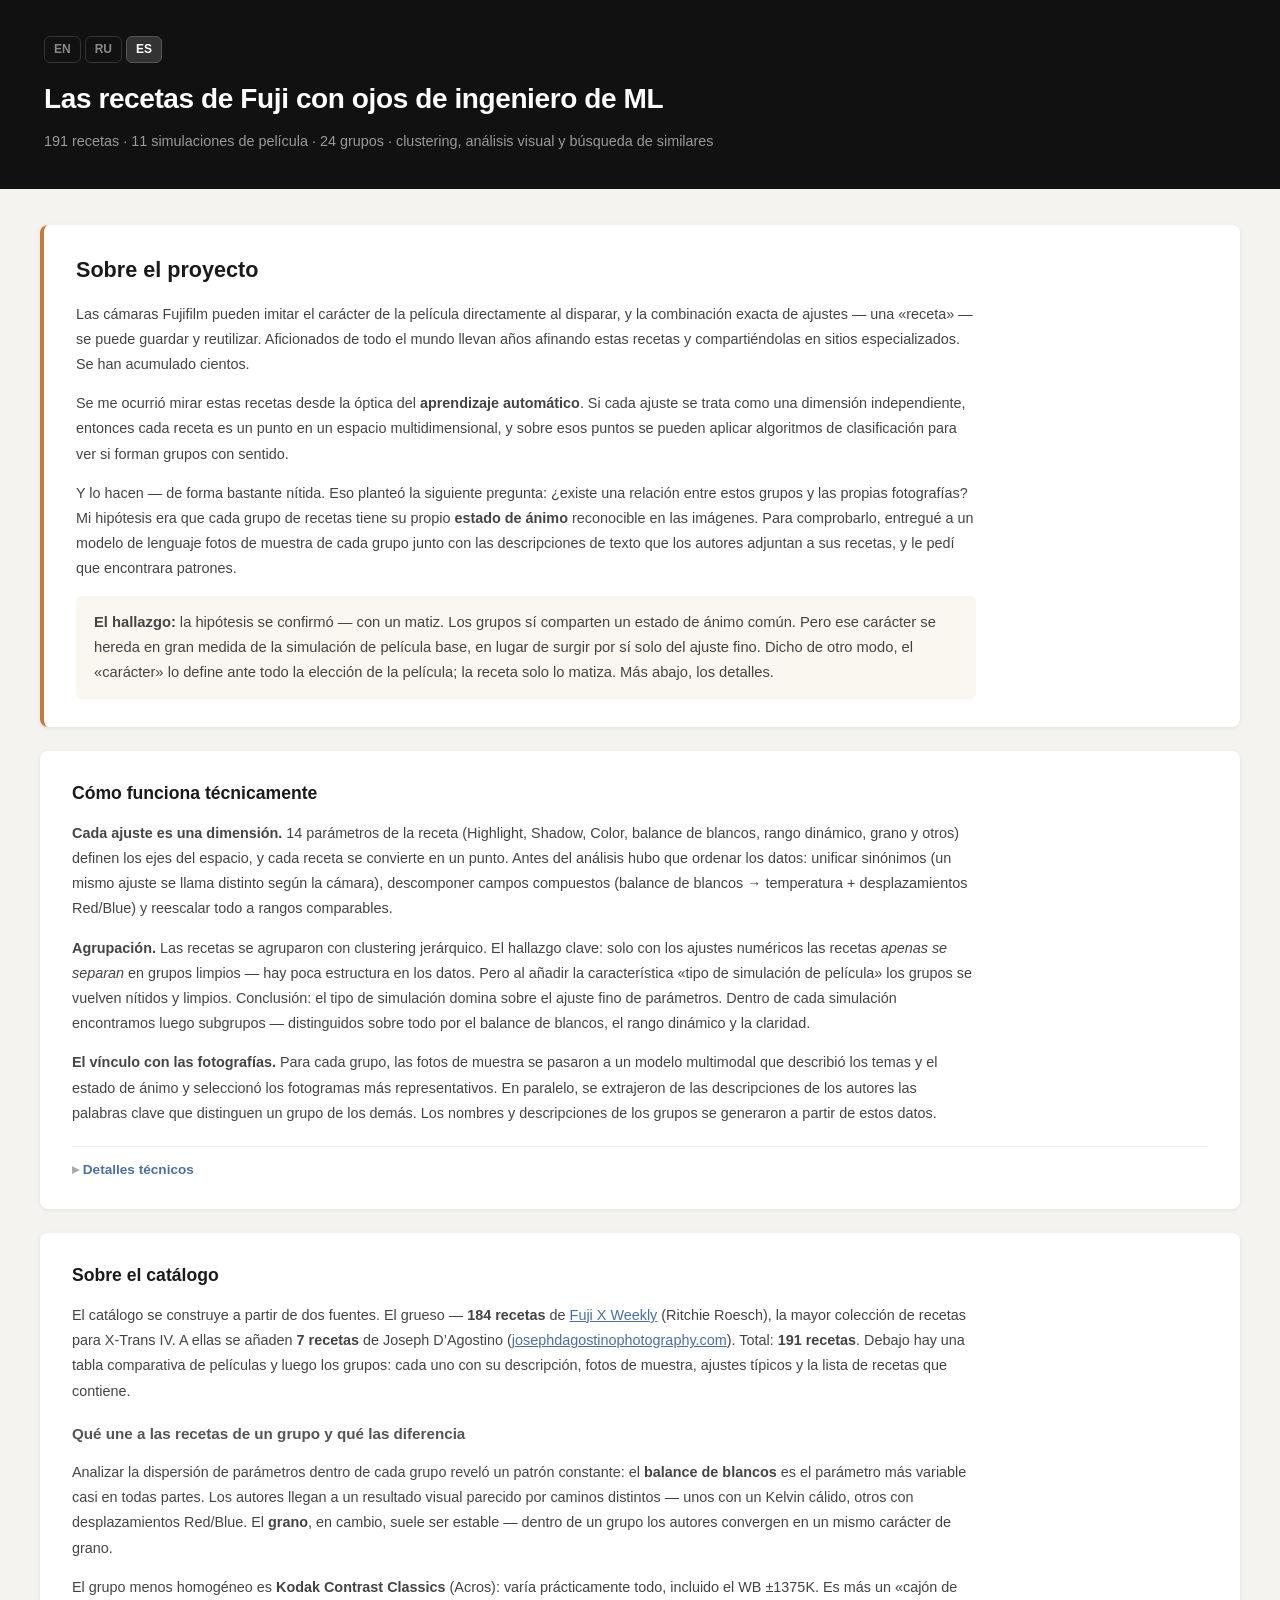
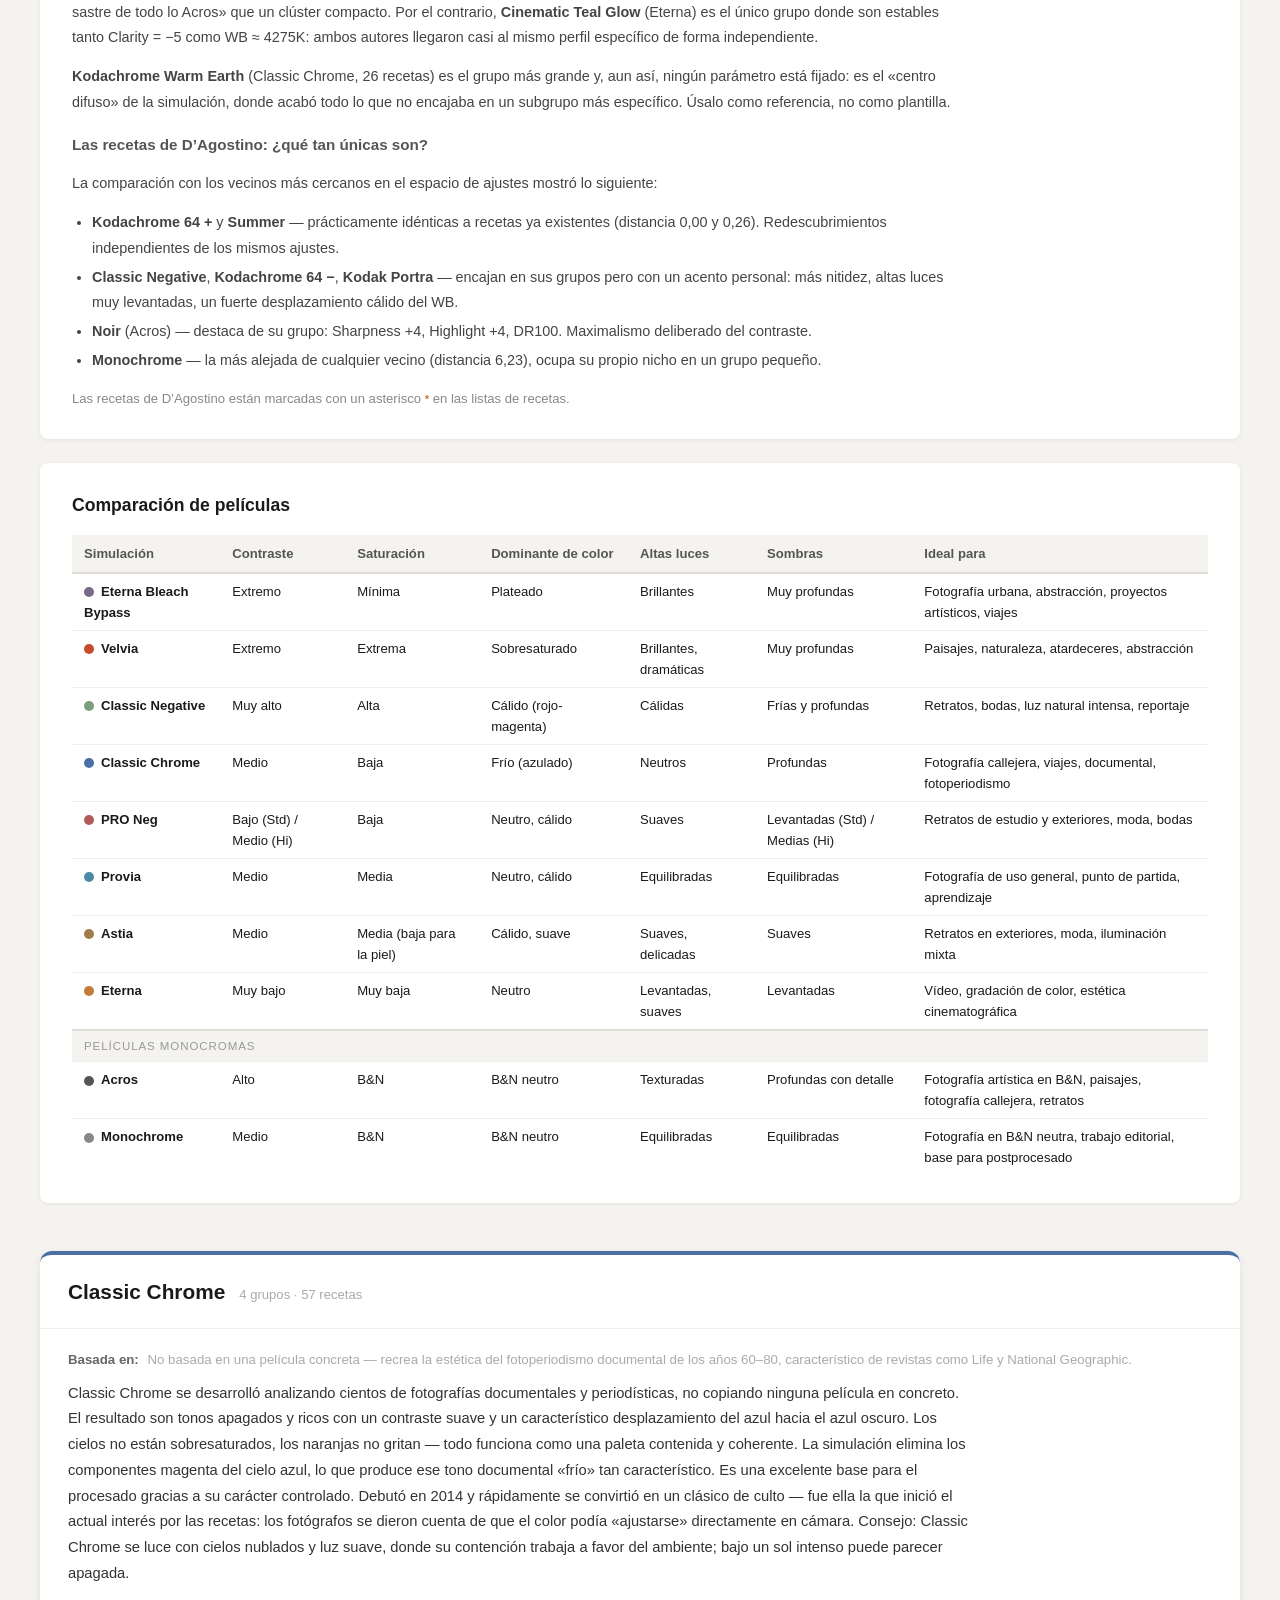
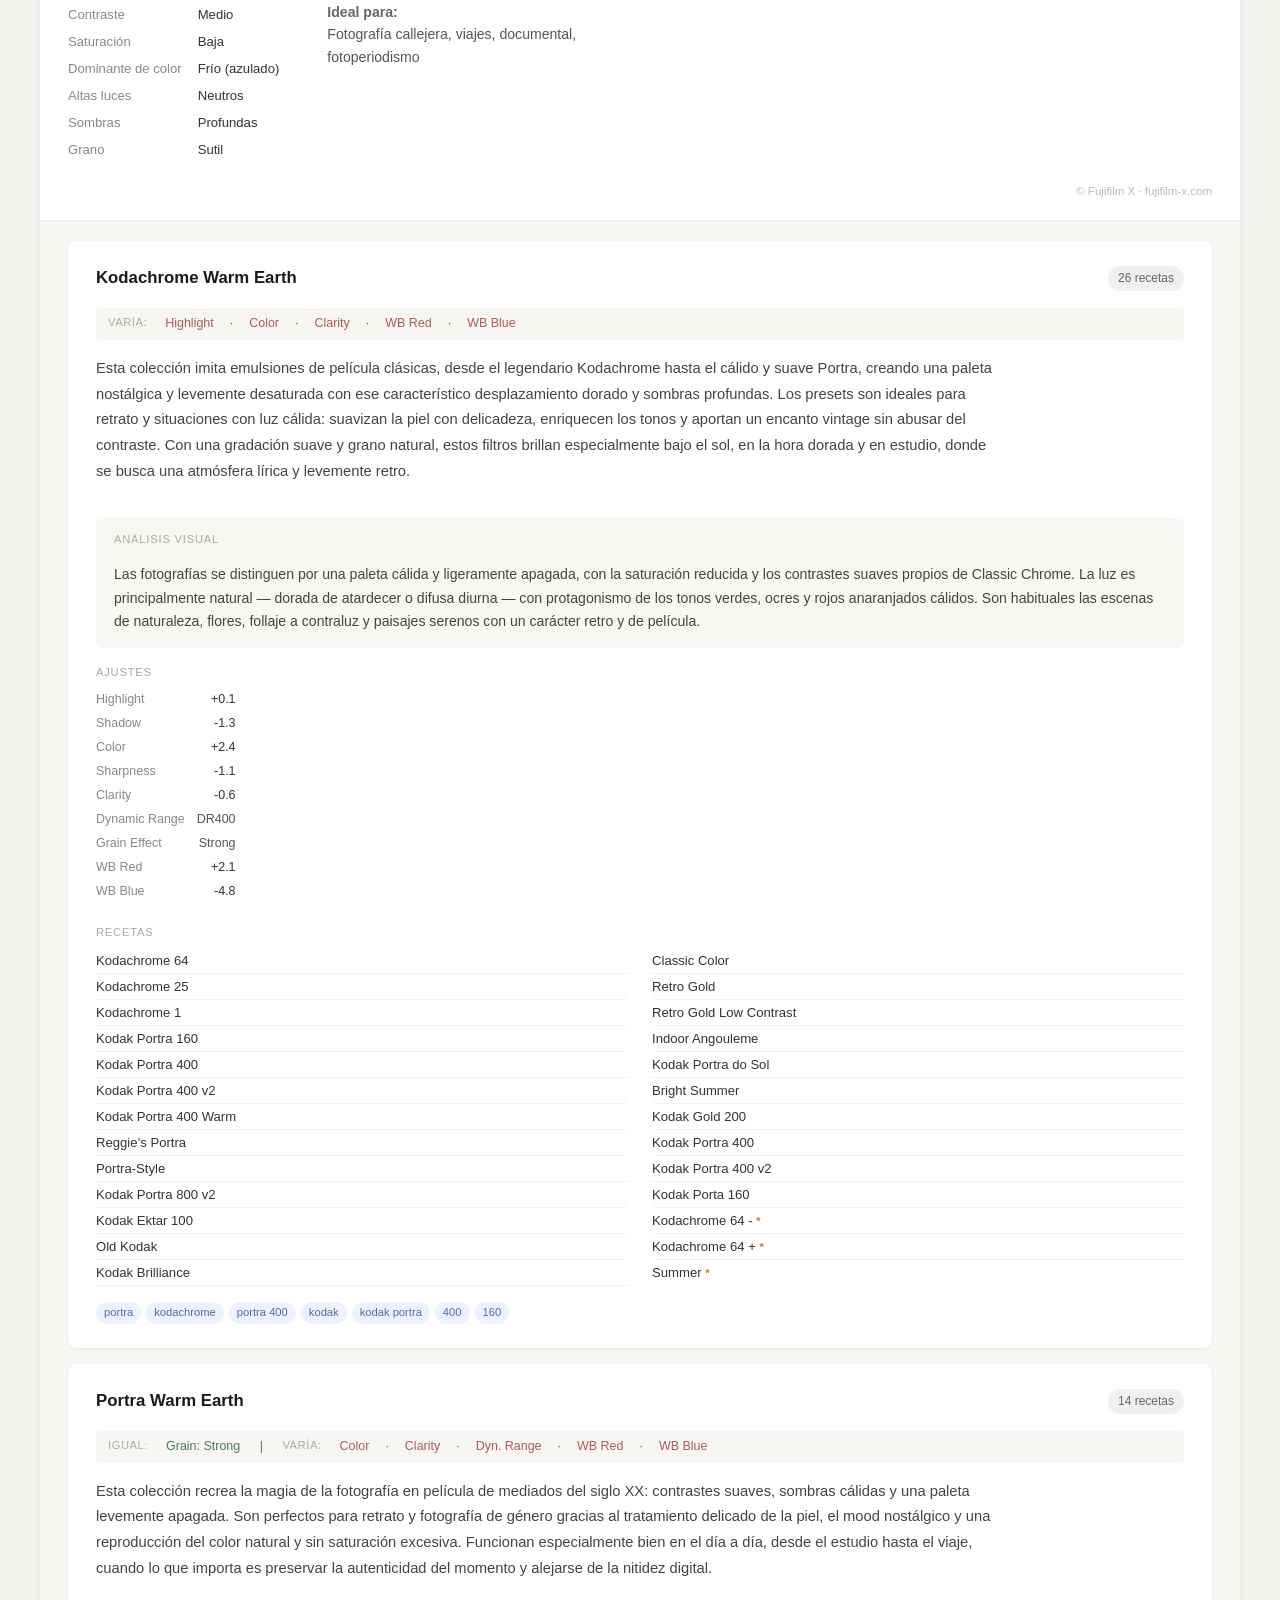
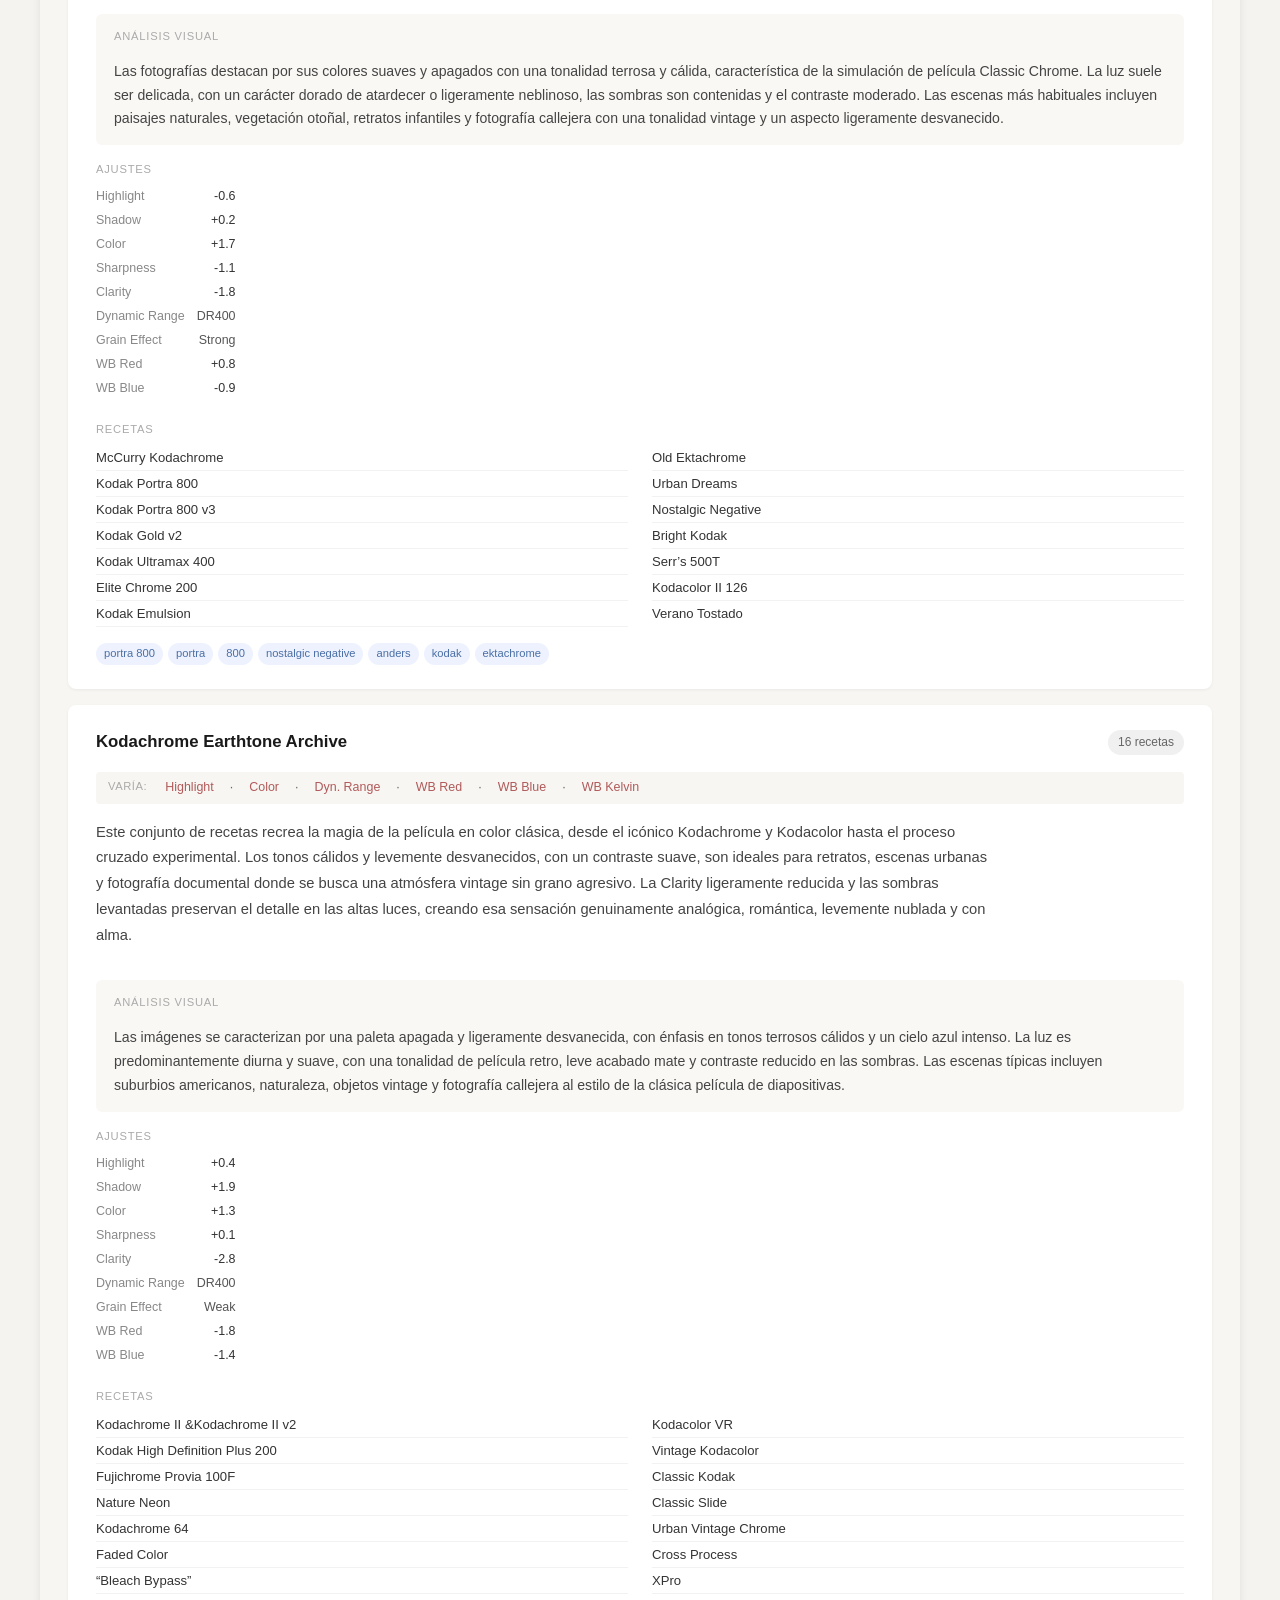
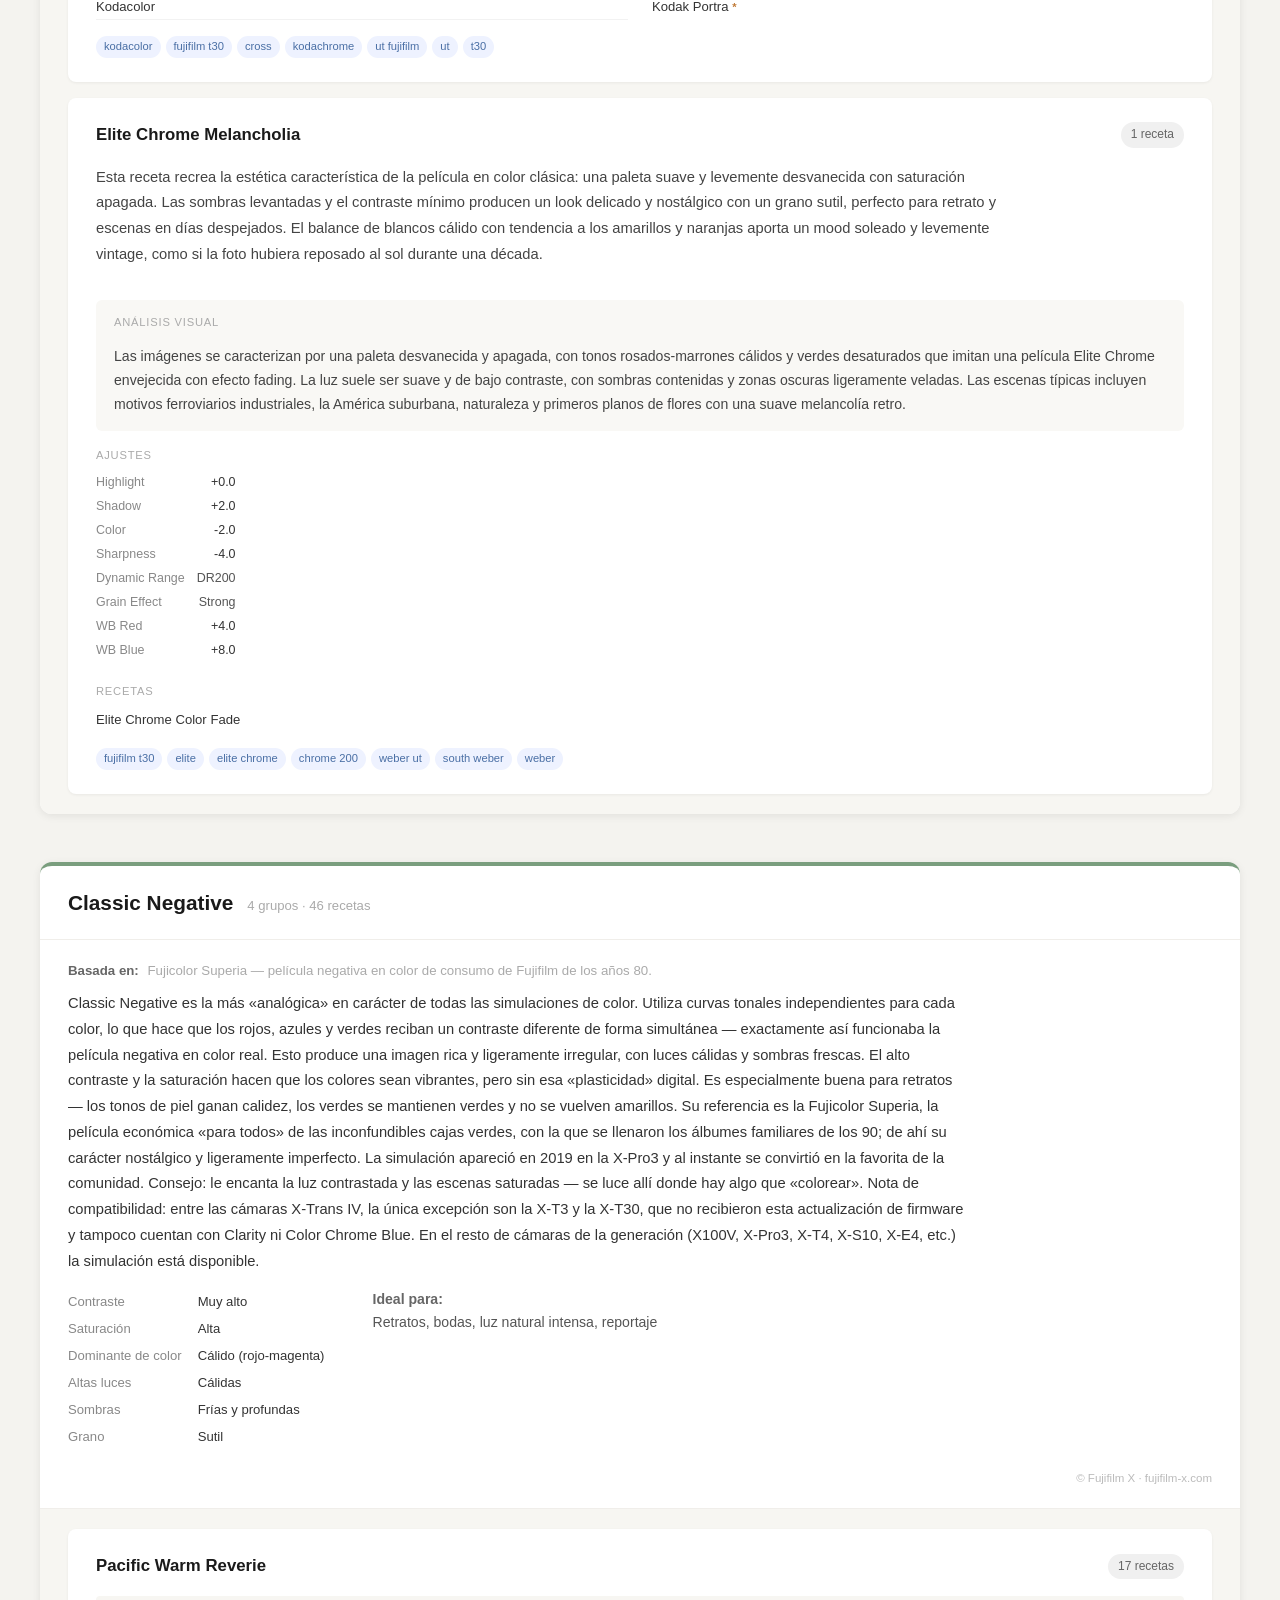
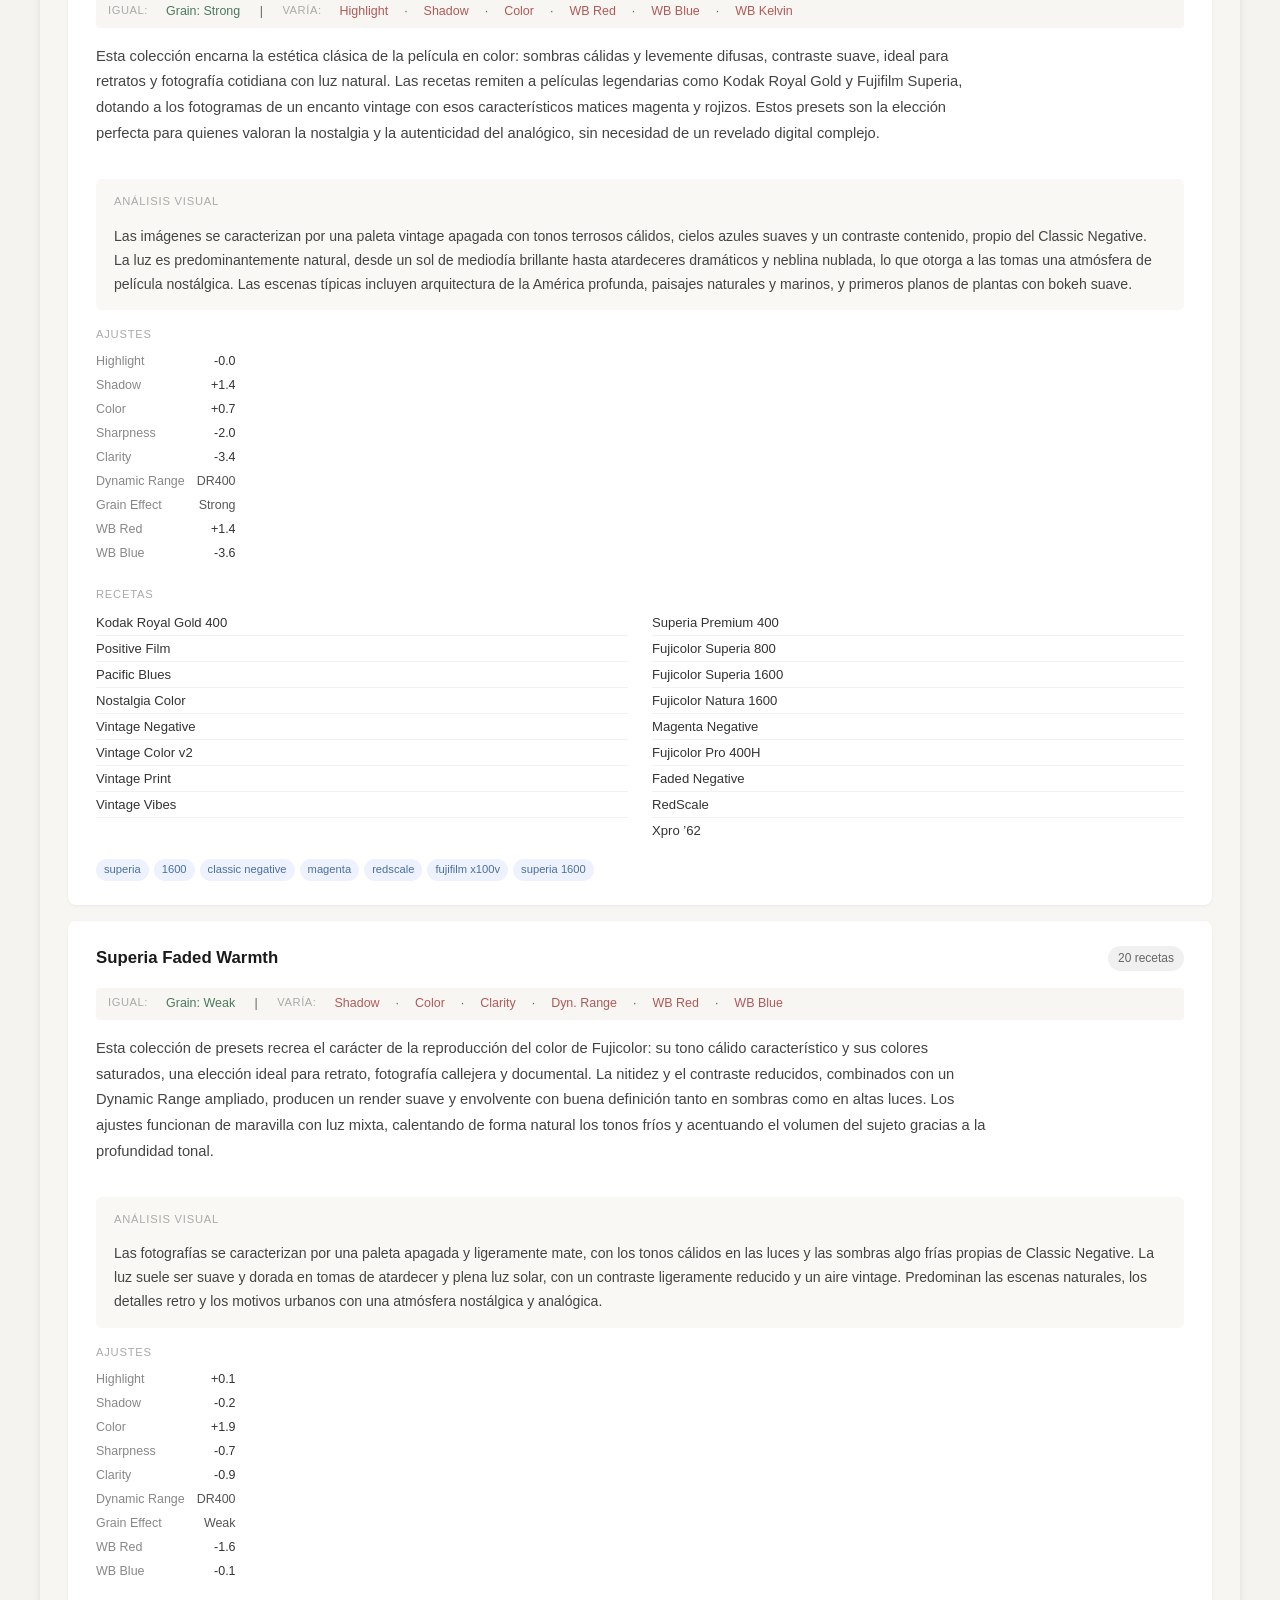
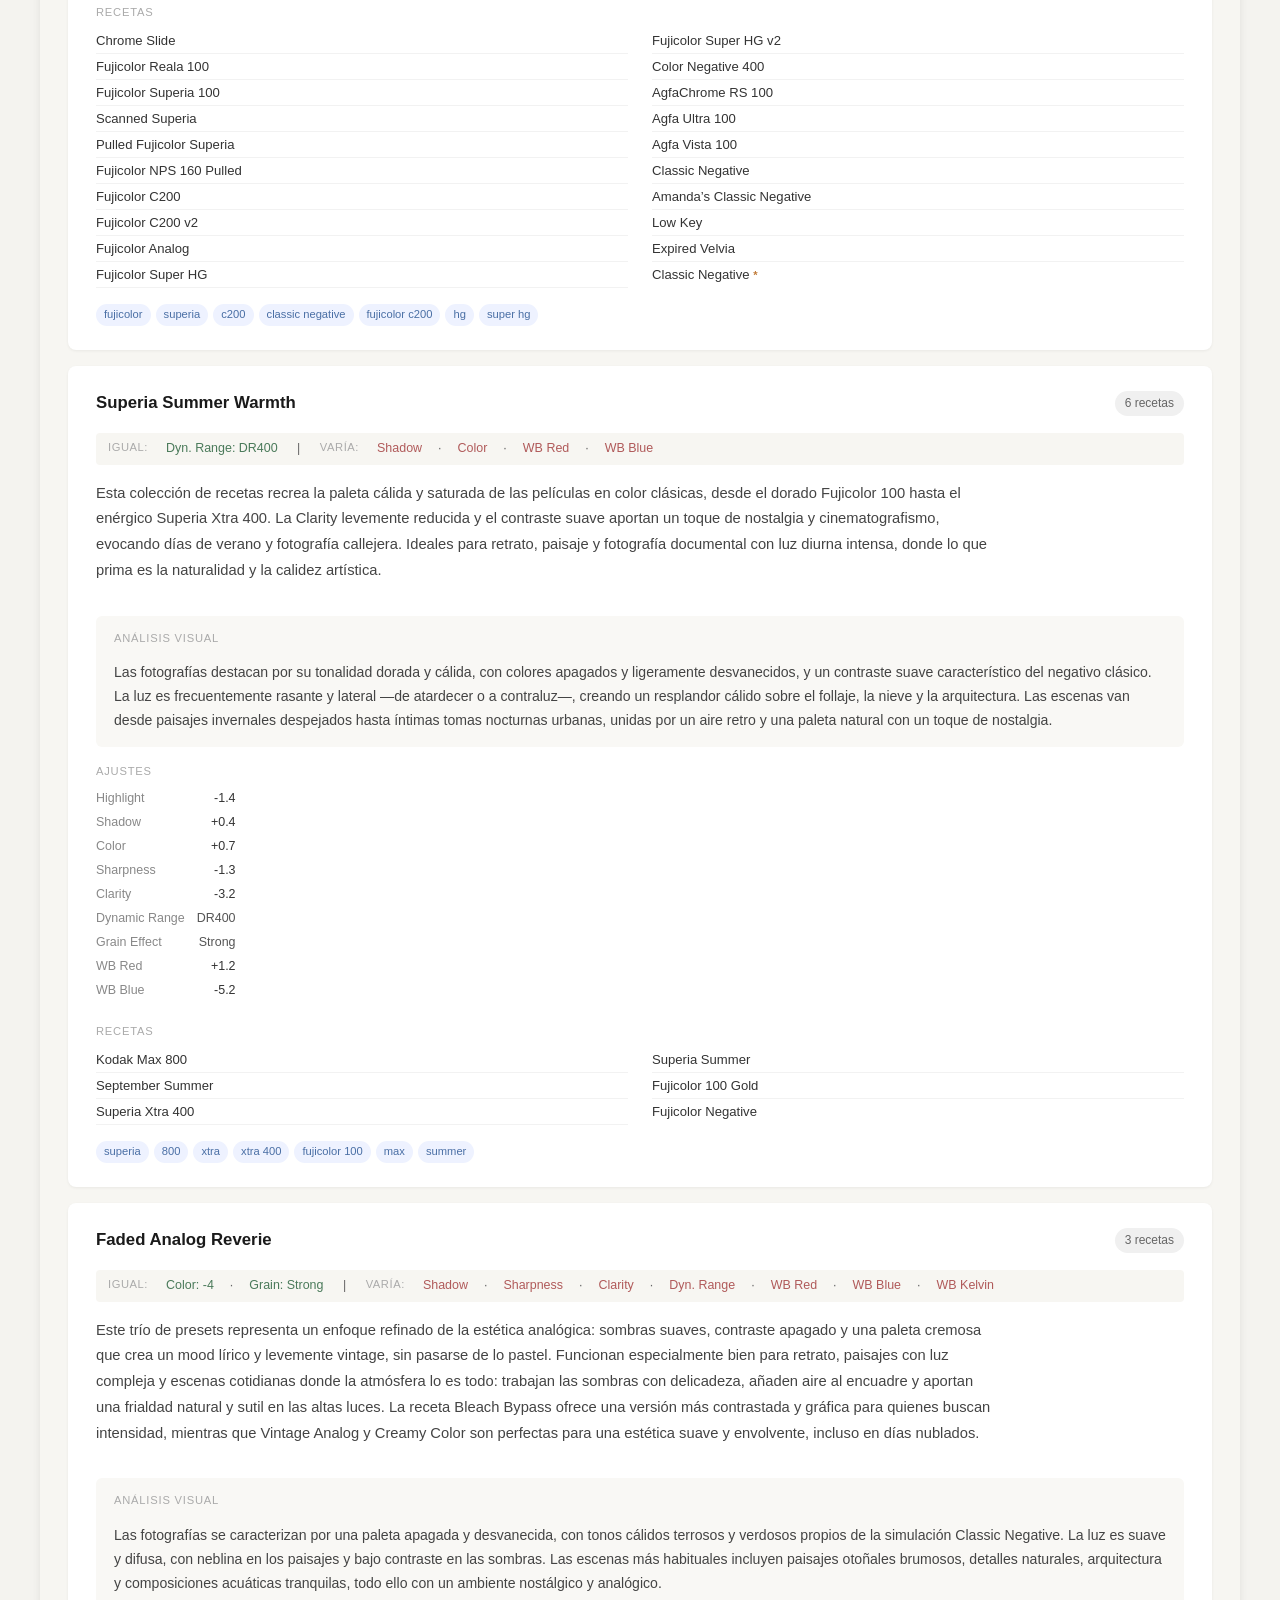
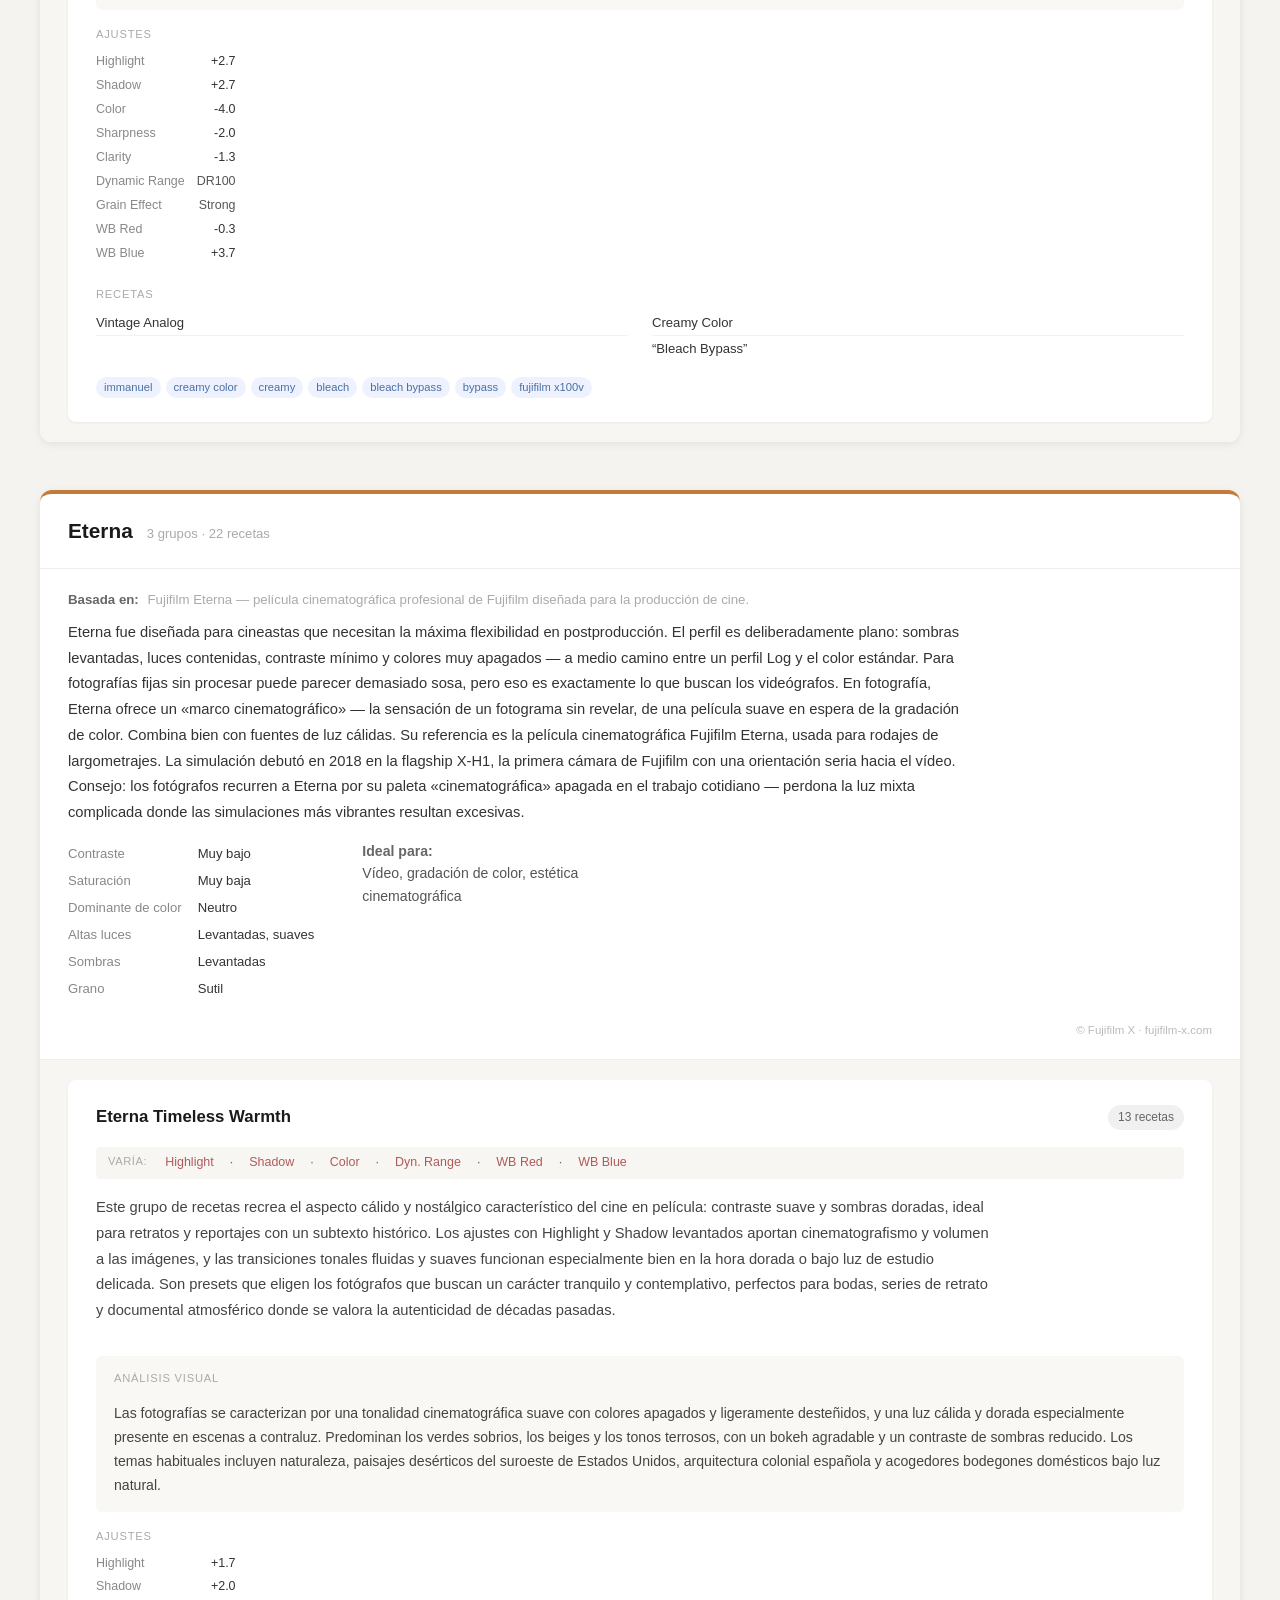
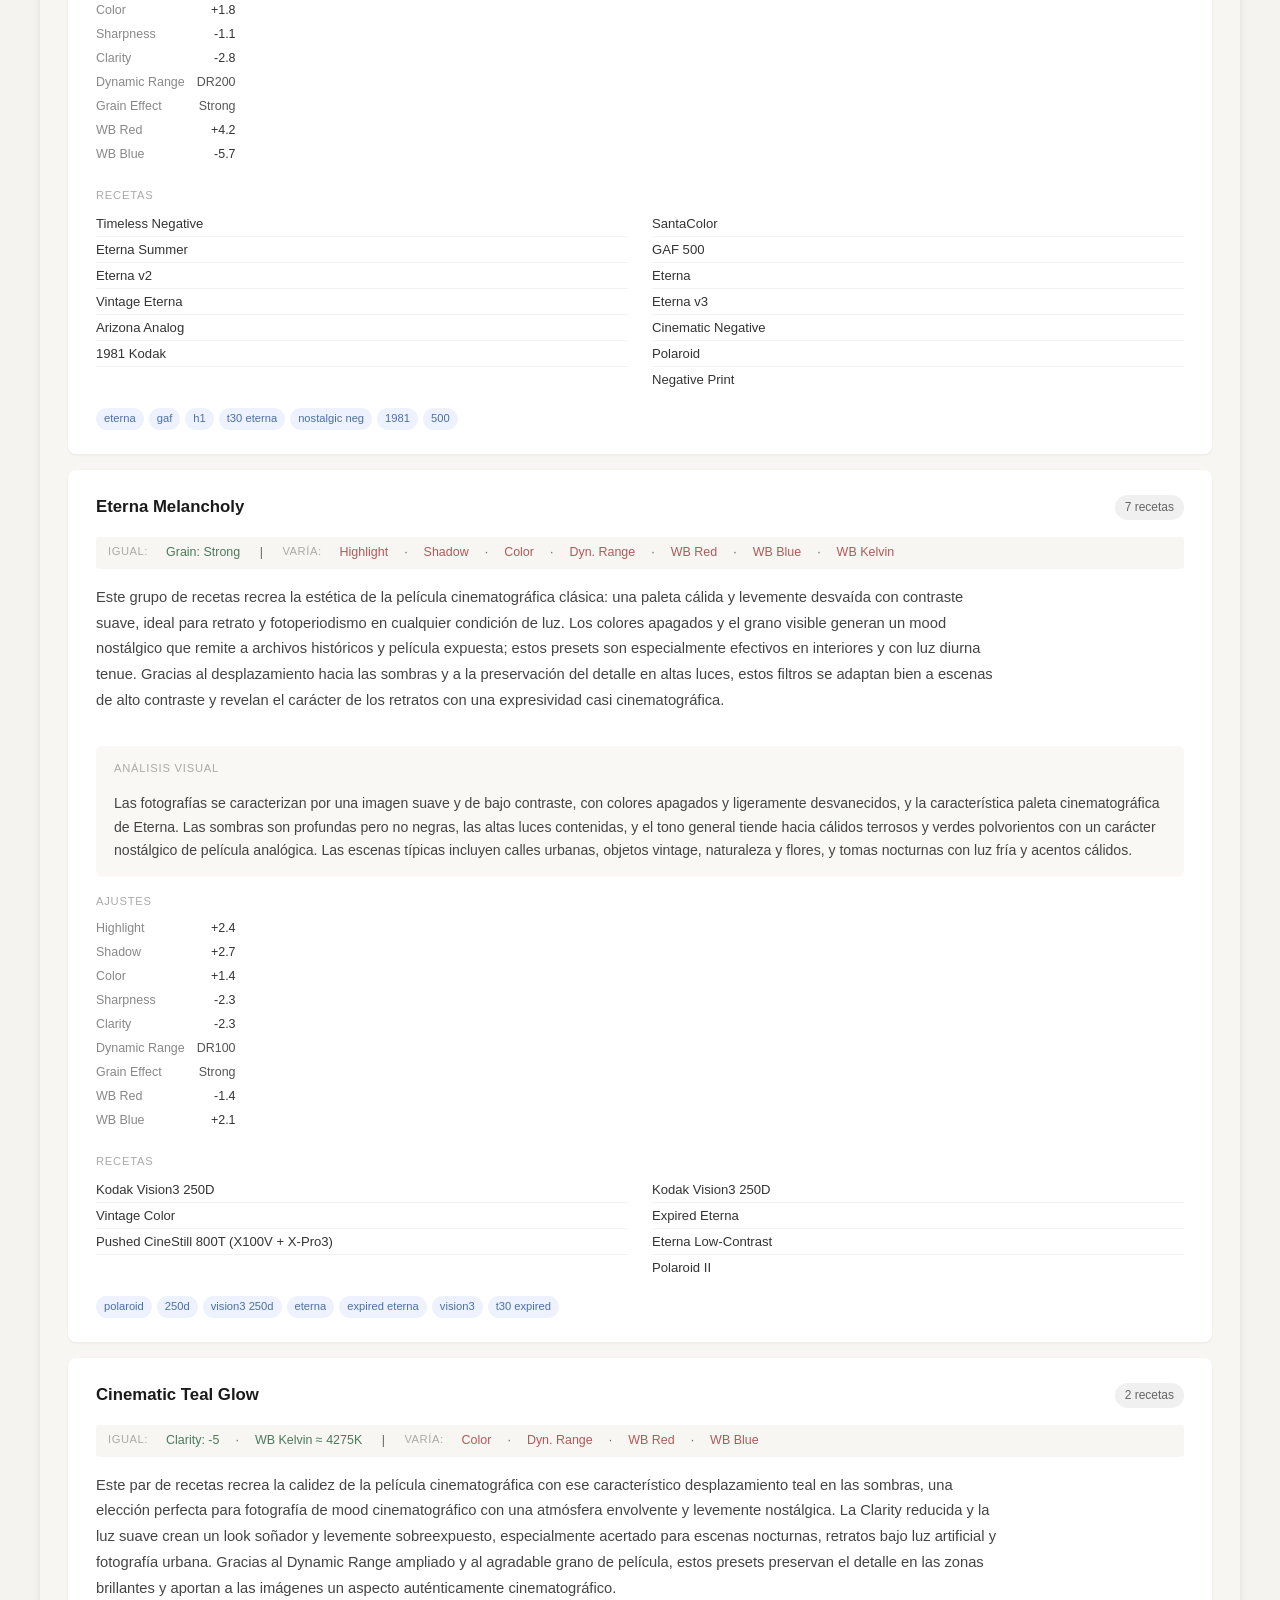
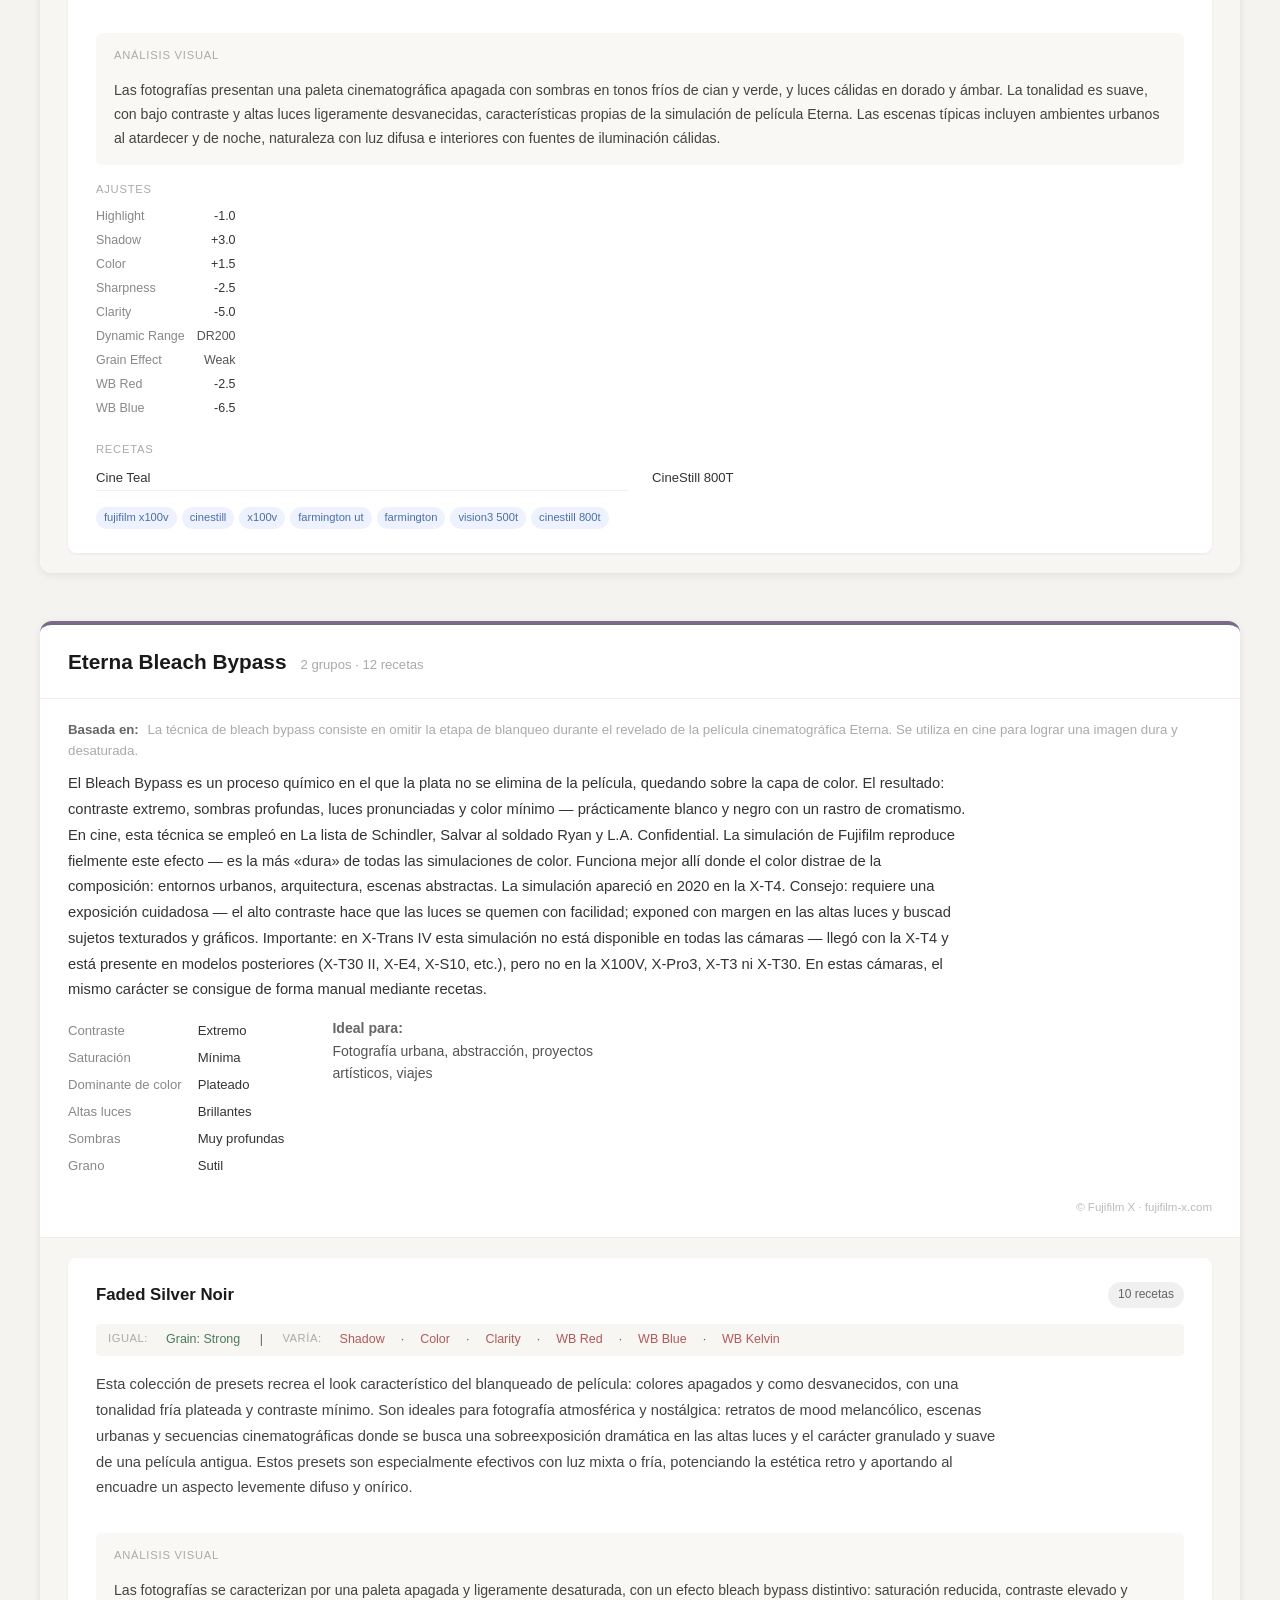
==== es/index.html @ 567b9988 "Add Spanish version, hide DE/FR, shorten page titles - Spanish (es/index.html) fully translated: fil" ====
<!DOCTYPE html>
<html lang="es">
<head>
<meta charset="UTF-8">
<meta name="viewport" content="width=device-width,initial-scale=1">
<title>Recetas Fuji</title>
<style>*{box-sizing:border-box;margin:0;padding:0}
body{font-family:-apple-system,BlinkMacSystemFont,"Segoe UI",sans-serif;
      background:#f4f3ef;color:#1a1a1a;line-height:1.6}
header{background:#111;color:#fff;padding:36px 44px}
header h1{font-size:1.75rem;font-weight:700;letter-spacing:-.4px}
header p{color:#999;margin-top:8px;font-size:.9rem}
main{max-width:100%;padding:36px 40px}

/* ── outer film-simulation container ── */
.sim-sec{background:#fff;border-radius:12px;margin-bottom:48px;
          box-shadow:0 2px 8px rgba(0,0,0,.08);overflow:hidden}
.sim-hdr{padding:20px 28px;display:flex;align-items:baseline;gap:14px;
          border-bottom:1px solid #f0eeea}
.sim-title{font-size:1.3rem;font-weight:800}
.sim-n{font-size:.82rem;color:#aaa}

/* film sim description inside the container */
.si-body{padding:20px 28px;border-bottom:1px solid #f0eeea;
          display:flex;flex-direction:column;gap:10px}

/* nested recipe-group cards area */
.sim-cards-area{background:#f7f6f2;padding:20px 28px;
                 display:flex;flex-direction:column;gap:0}

.grid{display:flex;flex-direction:column;gap:16px}

/* inner card — slightly inset look */
.card{background:#fff;border-radius:8px;padding:24px 28px;
       box-shadow:0 1px 3px rgba(0,0,0,.06);display:flex;flex-direction:column;gap:16px;
       width:100%}
.card-head{display:flex;justify-content:space-between;align-items:center}
.card-name{font-weight:700;font-size:1.05rem}
.pill{background:#f0f0f0;color:#666;font-size:.75rem;padding:3px 10px;border-radius:20px}

.desc{font-size:.92rem;color:#444;line-height:1.75;max-width:900px}

.gallery{display:grid;grid-template-columns:repeat(10,1fr);gap:4px;
          border-radius:6px;overflow:hidden}
.gallery img{width:100%;aspect-ratio:1;object-fit:cover;display:block;
              transition:opacity .2s;cursor:pointer}
.gallery img:hover{opacity:.85}
.gallery:empty{display:none}

.bottom-row{display:flex;flex-direction:column;gap:20px}
.col-recipes{width:100%}
.col-settings{width:100%}
.stbl{border-collapse:collapse;font-size:.78rem}
.sk{color:#888;padding:2px 12px 2px 0;white-space:nowrap}
.sv{font-variant-numeric:tabular-nums;color:#333;text-align:right}
.mode-val{color:#555}
.col-lbl{font-size:.7rem;text-transform:uppercase;letter-spacing:.07em;color:#aaa;margin-bottom:6px}

.rlist{list-style:none;font-size:.82rem;color:#333;columns:2;column-gap:24px}
.rlist li{padding:2px 0;border-bottom:1px solid #f2f2f2;break-inside:avoid}
.rlist li:last-child{border-bottom:none}
.rlist a{color:#333;text-decoration:none}
.rlist a:hover{color:#4a6fa5;text-decoration:underline}
.ext-mark{color:#c17c3a;font-weight:700;font-size:.85em}
.hom-block{font-size:.78rem;color:#666;background:#f7f6f2;border-radius:4px;
            padding:6px 12px;display:flex;flex-wrap:wrap;gap:6px 16px}
.hom-lbl{color:#aaa;font-size:.7rem;text-transform:uppercase;letter-spacing:.05em;margin-right:2px}
.hom-val{color:#4a7a5a;font-weight:500}
.hom-var{color:#b05a5a}

.tags{display:flex;flex-wrap:wrap;gap:5px}
.badge{background:#eef2ff;color:#4a6fa5;font-size:.7rem;
        padding:2px 8px;border-radius:12px}

.vision-block{background:#f9f8f5;border-radius:6px;padding:14px 18px;
               display:flex;flex-direction:column;gap:8px;flex:1}
.vision-notes{font-size:.88rem;color:#444;line-height:1.7}
.vision-rows{display:flex;gap:24px;font-size:.82rem;flex-wrap:wrap}
.vtag-lbl{color:#aaa;font-size:.7rem;text-transform:uppercase;letter-spacing:.05em;margin-right:4px}
.vtags{color:#555}

/* film simulation description (inside outer container) */
.si-inspired{font-size:.83rem;color:#aaa}
.si-lbl{font-weight:600;color:#666;margin-right:5px}
.si-desc{font-size:.92rem;color:#333;line-height:1.75;max-width:900px}
.si-row{display:flex;gap:32px;align-items:flex-start;flex-wrap:wrap;margin-top:4px}
.si-tbl{border-collapse:collapse;font-size:.82rem}
.si-tbl td{padding:3px 16px 3px 0;vertical-align:top}
.ti-k{color:#888;white-space:nowrap}
.ti-v{color:#333;font-weight:500}
.si-bestfor{font-size:.88rem;color:#555;max-width:300px}

/* official gallery */
.official-gallery{margin-top:4px}
.og-photos{display:grid;grid-template-columns:repeat(auto-fill,minmax(220px,1fr));gap:6px;border-radius:6px;overflow:hidden}
.og-photos img{width:100%;aspect-ratio:3/2;object-fit:cover;display:block;transition:opacity .2s}
.og-photos img:hover{opacity:.9}
.og-credit{font-size:.72rem;color:#bbb;margin-top:5px;text-align:right}
.og-credit a{color:#bbb;text-decoration:none}
.og-credit a:hover{color:#4a6fa5}

/* comparison table */
.cmp-section{background:#fff;border-radius:8px;padding:28px 32px;margin-bottom:48px;
              box-shadow:0 1px 4px rgba(0,0,0,.07)}
.cmp-section h2{font-size:1.1rem;font-weight:700;margin-bottom:16px;color:#1a1a1a}
.cmp-tbl{width:100%;border-collapse:collapse;font-size:.82rem}
.cmp-tbl th{background:#f4f3ef;padding:8px 12px;text-align:left;font-weight:600;
             color:#555;border-bottom:2px solid #e0ddd8;white-space:nowrap}
.cmp-tbl td{padding:7px 12px;border-bottom:1px solid #f0eeea;vertical-align:top}
.cmp-tbl tr:last-child td{border-bottom:none}
.cmp-tbl tr:hover td{background:#faf9f6}
.cmp-link{cursor:pointer}
.cmp-link:hover td{background:#eef2ff}
.bw-sep td{background:#f4f3ef;color:#999;font-size:.72rem;text-transform:uppercase;
            letter-spacing:.08em;padding:6px 12px;border-top:2px solid #e0ddd8}

/* intro block */
.intro-block{background:#fff;border-radius:8px;padding:28px 32px;margin-bottom:24px;
              box-shadow:0 1px 4px rgba(0,0,0,.07);display:flex;flex-direction:column;gap:14px}
.intro-block h2{font-size:1.1rem;font-weight:700}
.intro-block h3{font-size:.95rem;font-weight:700;color:#555;margin-top:4px}
.intro-block p{font-size:.9rem;color:#444;line-height:1.75;max-width:900px}
.intro-block ul{font-size:.9rem;color:#444;line-height:1.75;max-width:900px;
                 padding-left:20px;display:flex;flex-direction:column;gap:4px}
.intro-block a{color:#4a6fa5}
.intro-note{color:#888 !important;font-size:.82rem !important}
.intro-block.lead{border-left:4px solid #c17c3a}
.intro-block.lead h2{font-size:1.35rem}
.lead-finding{background:#faf6f0;border-radius:6px;padding:14px 18px;
               font-size:.92rem !important;line-height:1.7 !important}
.ml-details{margin-top:6px;border-top:1px solid #f0eeea;padding-top:12px}
.ml-details summary{cursor:pointer;font-size:.85rem;color:#4a6fa5;font-weight:600;
                     list-style:none}
.ml-details summary::-webkit-details-marker{display:none}
.ml-details summary::before{content:"▸ ";color:#aaa}
.ml-details[open] summary::before{content:"▾ "}
.ml-details ul{margin-top:12px;font-size:.85rem !important;color:#555 !important}
.ml-details li{margin-bottom:8px}
.sim-dot{display:inline-block;width:10px;height:10px;border-radius:50%;
          margin-right:7px;vertical-align:middle}

/* ── tablet ── */
@media (max-width: 900px) {
  main{padding:24px 18px}
  .gallery{grid-template-columns:repeat(5,1fr)}
  .og-photos{grid-template-columns:repeat(auto-fill,minmax(160px,1fr))}
}

/* ── phone ── */
@media (max-width: 600px) {
  header{padding:24px 18px}
  header h1{font-size:1.3rem}
  header p{font-size:.8rem}
  main{padding:16px 12px}

  .sim-sec{margin-bottom:28px;border-radius:8px}
  .sim-hdr{padding:14px 16px;flex-wrap:wrap;gap:4px 12px}
  .sim-title{font-size:1.1rem}
  .si-body{padding:16px}
  .si-row{flex-direction:column;gap:16px}
  .si-desc,.si-bestfor{max-width:100%}
  .sim-cards-area{padding:14px}

  .card{padding:18px 16px;gap:14px}
  .card-name{font-size:1rem}
  .desc{font-size:.88rem;max-width:100%}

  /* galleries: 3 columns on phone */
  .gallery{grid-template-columns:repeat(3,1fr);gap:3px}
  .og-photos{grid-template-columns:repeat(2,1fr)}
  .og-photos img{aspect-ratio:3/2}

  /* recipes single column */
  .rlist{columns:1}

  /* homogeneity wraps */
  .hom-block{flex-direction:column;gap:4px}

  /* comparison table — horizontal scroll */
  .cmp-section{padding:18px 14px}
  .cmp-section .cmp-tbl{display:block;overflow-x:auto;white-space:nowrap;font-size:.75rem}

  .intro-block{padding:18px 16px}
  .intro-block p,.intro-block ul{font-size:.86rem;max-width:100%}
}

/* language switcher */
.lang-switch{display:flex;gap:4px;margin-bottom:14px}
.lang-switch a{color:#888;text-decoration:none;font-size:.75rem;font-weight:600;
               padding:3px 9px;border-radius:6px;border:1px solid #333}
.lang-switch a:hover{color:#fff;border-color:#666}
.lang-switch a.lang-cur{color:#fff;background:#333;border-color:#555}
</style>
</head>
<body>
<header>
  <nav class="lang-switch"><a class="" href="/">EN</a><a class="" href="/ru/">RU</a><a class="lang-cur" href="/es/">ES</a></nav>
  <h1>Las recetas de Fuji con ojos de ingeniero de ML</h1>
  <p>191 recetas · 11 simulaciones de película · 24 grupos · clustering, análisis visual y búsqueda de similares</p>
</header>
<main>
<div class="intro-block lead">
  <h2>Sobre el proyecto</h2>
  <p>Las cámaras Fujifilm pueden imitar el carácter de la película directamente al disparar, y la
  combinación exacta de ajustes — una «receta» — se puede guardar y reutilizar. Aficionados de todo
  el mundo llevan años afinando estas recetas y compartiéndolas en sitios especializados. Se han
  acumulado cientos.</p>

  <p>Se me ocurrió mirar estas recetas desde la óptica del <strong>aprendizaje automático</strong>.
  Si cada ajuste se trata como una dimensión independiente, entonces cada receta es un punto en un
  espacio multidimensional, y sobre esos puntos se pueden aplicar algoritmos de clasificación para
  ver si forman grupos con sentido.</p>

  <p>Y lo hacen — de forma bastante nítida. Eso planteó la siguiente pregunta: ¿existe una relación
  entre estos grupos y las propias fotografías? Mi hipótesis era que cada grupo de recetas tiene su
  propio <strong>estado de ánimo</strong> reconocible en las imágenes. Para comprobarlo, entregué a
  un modelo de lenguaje fotos de muestra de cada grupo junto con las descripciones de texto que los
  autores adjuntan a sus recetas, y le pedí que encontrara patrones.</p>

  <p class="lead-finding"><strong>El hallazgo:</strong> la hipótesis se confirmó — con un matiz.
  Los grupos sí comparten un estado de ánimo común. Pero ese carácter se hereda en gran medida de la
  simulación de película base, en lugar de surgir por sí solo del ajuste fino. Dicho de otro modo, el
  «carácter» lo define ante todo la elección de la película; la receta solo lo matiza. Más abajo, los
  detalles.</p>
</div>

<div class="intro-block">
  <h2>Cómo funciona técnicamente</h2>

  <p><strong>Cada ajuste es una dimensión.</strong> 14 parámetros de la receta (Highlight, Shadow,
  Color, balance de blancos, rango dinámico, grano y otros) definen los ejes del espacio, y cada
  receta se convierte en un punto. Antes del análisis hubo que ordenar los datos: unificar sinónimos
  (un mismo ajuste se llama distinto según la cámara), descomponer campos compuestos (balance de
  blancos → temperatura + desplazamientos Red/Blue) y reescalar todo a rangos comparables.</p>

  <p><strong>Agrupación.</strong> Las recetas se agruparon con clustering jerárquico. El hallazgo
  clave: solo con los ajustes numéricos las recetas <em>apenas se separan</em> en grupos limpios —
  hay poca estructura en los datos. Pero al añadir la característica «tipo de simulación de película»
  los grupos se vuelven nítidos y limpios. Conclusión: el tipo de simulación domina sobre el ajuste
  fino de parámetros. Dentro de cada simulación encontramos luego subgrupos — distinguidos sobre todo
  por el balance de blancos, el rango dinámico y la claridad.</p>

  <p><strong>El vínculo con las fotografías.</strong> Para cada grupo, las fotos de muestra se
  pasaron a un modelo multimodal que describió los temas y el estado de ánimo y seleccionó los
  fotogramas más representativos. En paralelo, se extrajeron de las descripciones de los autores las
  palabras clave que distinguen un grupo de los demás. Los nombres y descripciones de los grupos se
  generaron a partir de estos datos.</p>

  <details class="ml-details">
    <summary>Detalles técnicos</summary>
    <ul>
      <li><strong>Clustering:</strong> aglomerativo, método de Ward. El número de grupos se eligió
      maximizando la métrica silhouette. Sin la característica de simulación, silhouette ≈ 0,09 (casi
      sin estructura); con la característica one-hot de simulación, ≈ 0,46. Dentro de las
      simulaciones, el silhouette de los subgrupos es 0,11–0,24 (fronteras difusas — los ajustes
      varían de forma continua, no en clústeres discretos).</li>
      <li><strong>Reducción de dimensionalidad:</strong> PCA y UMAP. Las dos primeras componentes de
      PCA explican solo ~26% de la varianza — las características son bastante independientes — así
      que para los «mapas» visuales se usó un UMAP no lineal con la simulación añadida como
      característica ponderada.</li>
      <li><strong>Análisis de texto:</strong> las palabras clave de los grupos se extrajeron con
      TF-IDF sobre las descripciones de los autores (un término frecuente en un grupo y raro en los
      demás recibe más peso). Los nombres de los grupos también usan TF-IDF sobre los títulos de las
      recetas, para que las películas «repartidas» entre muchos grupos no dominen.</li>
      <li><strong>Análisis visual:</strong> un modelo Claude (visión) por grupo. La búsqueda de
      similares usa los vecinos más cercanos (métrica euclídea) en el mismo espacio.</li>
    </ul>
  </details>
</div>

<div class="intro-block">
  <h2>Sobre el catálogo</h2>
  <p>El catálogo se construye a partir de dos fuentes. El grueso — <strong>184 recetas</strong> de
  <a href="https://fujixweekly.com/fujifilm-x-trans-iv-recipes/" target="_blank">Fuji X Weekly</a>
  (Ritchie Roesch), la mayor colección de recetas para X-Trans IV. A ellas se añaden
  <strong>7 recetas</strong> de Joseph D’Agostino
  (<a href="https://www.josephdagostinophotography.com/joedagostino-photo-blog/2021/1/27/r7ydnsoxgcgdi4uasfztt70yyuty1t" target="_blank">josephdagostinophotography.com</a>).
  Total: <strong>191 recetas</strong>. Debajo hay una tabla comparativa de películas y luego los
  grupos: cada uno con su descripción, fotos de muestra, ajustes típicos y la lista de recetas que
  contiene.</p>

  <h3>Qué une a las recetas de un grupo y qué las diferencia</h3>
  <p>Analizar la dispersión de parámetros dentro de cada grupo reveló un patrón constante: el
  <strong>balance de blancos</strong> es el parámetro más variable casi en todas partes. Los autores
  llegan a un resultado visual parecido por caminos distintos — unos con un Kelvin cálido, otros con
  desplazamientos Red/Blue. El <strong>grano</strong>, en cambio, suele ser estable — dentro de un
  grupo los autores convergen en un mismo carácter de grano.</p>
  <p>El grupo menos homogéneo es <strong>Kodak Contrast Classics</strong> (Acros): varía
  prácticamente todo, incluido el WB ±1375K. Es más un «cajón de sastre de todo lo Acros» que un
  clúster compacto. Por el contrario, <strong>Cinematic Teal Glow</strong> (Eterna) es el único grupo
  donde son estables tanto Clarity = −5 como WB ≈ 4275K: ambos autores llegaron casi al mismo perfil
  específico de forma independiente.</p>
  <p><strong>Kodachrome Warm Earth</strong> (Classic Chrome, 26 recetas) es el grupo más grande y,
  aun así, ningún parámetro está fijado: es el «centro difuso» de la simulación, donde acabó todo lo
  que no encajaba en un subgrupo más específico. Úsalo como referencia, no como plantilla.</p>

  <h3>Las recetas de D’Agostino: ¿qué tan únicas son?</h3>
  <p>La comparación con los vecinos más cercanos en el espacio de ajustes mostró lo siguiente:</p>
  <ul>
    <li><strong>Kodachrome 64 +</strong> y <strong>Summer</strong> — prácticamente idénticas a
    recetas ya existentes (distancia 0,00 y 0,26). Redescubrimientos independientes de los mismos
    ajustes.</li>
    <li><strong>Classic Negative</strong>, <strong>Kodachrome 64 −</strong>, <strong>Kodak Portra</strong> —
    encajan en sus grupos pero con un acento personal: más nitidez, altas luces muy levantadas, un
    fuerte desplazamiento cálido del WB.</li>
    <li><strong>Noir</strong> (Acros) — destaca de su grupo: Sharpness +4, Highlight +4, DR100.
    Maximalismo deliberado del contraste.</li>
    <li><strong>Monochrome</strong> — la más alejada de cualquier vecino (distancia 6,23), ocupa su
    propio nicho en un grupo pequeño.</li>
  </ul>
  <p class="intro-note">Las recetas de D’Agostino están marcadas con un asterisco
  <span class="ext-mark">*</span> en las listas de recetas.</p>
</div>
<div class="cmp-section">
  <h2>Comparación de películas</h2>
  <table class="cmp-tbl">
    <thead><tr><th>Simulación</th><th>Contraste</th><th>Saturación</th><th>Dominante de color</th><th>Altas luces</th><th>Sombras</th><th>Ideal para</th></tr></thead>
    <tbody><tr class="cmp-link" onclick="location.href='#sim-eterna-bleach-bypass'"><td><span class="sim-dot" style="background:#7a6a8a"></span><strong>Eterna Bleach Bypass</strong></td><td>Extremo</td><td>Mínima</td><td>Plateado</td><td>Brillantes</td><td>Muy profundas</td><td>Fotografía urbana, abstracción, proyectos artísticos, viajes</td></tr><tr class="cmp-link" onclick="location.href='#sim-velvia'"><td><span class="sim-dot" style="background:#c44b2b"></span><strong>Velvia</strong></td><td>Extremo</td><td>Extrema</td><td>Sobresaturado</td><td>Brillantes, dramáticas</td><td>Muy profundas</td><td>Paisajes, naturaleza, atardeceres, abstracción</td></tr><tr class="cmp-link" onclick="location.href='#sim-classic-negative'"><td><span class="sim-dot" style="background:#7a9e7e"></span><strong>Classic Negative</strong></td><td>Muy alto</td><td>Alta</td><td>Cálido (rojo-magenta)</td><td>Cálidas</td><td>Frías y profundas</td><td>Retratos, bodas, luz natural intensa, reportaje</td></tr><tr class="cmp-link" onclick="location.href='#sim-classic-chrome'"><td><span class="sim-dot" style="background:#4a6fa5"></span><strong>Classic Chrome</strong></td><td>Medio</td><td>Baja</td><td>Frío (azulado)</td><td>Neutros</td><td>Profundas</td><td>Fotografía callejera, viajes, documental, fotoperiodismo</td></tr><tr class="cmp-link" onclick="location.href='#sim-pro-neg'"><td><span class="sim-dot" style="background:#b05a5a"></span><strong>PRO Neg</strong></td><td>Bajo (Std) / Medio (Hi)</td><td>Baja</td><td>Neutro, cálido</td><td>Suaves</td><td>Levantadas (Std) / Medias (Hi)</td><td>Retratos de estudio y exteriores, moda, bodas</td></tr><tr class="cmp-link" onclick="location.href='#sim-provia'"><td><span class="sim-dot" style="background:#4a8aa5"></span><strong>Provia</strong></td><td>Medio</td><td>Media</td><td>Neutro, cálido</td><td>Equilibradas</td><td>Equilibradas</td><td>Fotografía de uso general, punto de partida, aprendizaje</td></tr><tr class="cmp-link" onclick="location.href='#sim-astia'"><td><span class="sim-dot" style="background:#a57a4a"></span><strong>Astia</strong></td><td>Medio</td><td>Media (baja para la piel)</td><td>Cálido, suave</td><td>Suaves, delicadas</td><td>Suaves</td><td>Retratos en exteriores, moda, iluminación mixta</td></tr><tr class="cmp-link" onclick="location.href='#sim-eterna'"><td><span class="sim-dot" style="background:#c17c3a"></span><strong>Eterna</strong></td><td>Muy bajo</td><td>Muy baja</td><td>Neutro</td><td>Levantadas, suaves</td><td>Levantadas</td><td>Vídeo, gradación de color, estética cinematográfica</td></tr><tr class="bw-sep"><td colspan="7">Películas monocromas</td></tr><tr class="cmp-link" onclick="location.href='#sim-acros'"><td><span class="sim-dot" style="background:#555555"></span><strong>Acros</strong></td><td>Alto</td><td>B&N</td><td>B&N neutro</td><td>Texturadas</td><td>Profundas con detalle</td><td>Fotografía artística en B&N, paisajes, fotografía callejera, retratos</td></tr><tr class="cmp-link" onclick="location.href='#sim-monochrome'"><td><span class="sim-dot" style="background:#888888"></span><strong>Monochrome</strong></td><td>Medio</td><td>B&N</td><td>B&N neutro</td><td>Equilibradas</td><td>Equilibradas</td><td>Fotografía en B&N neutra, trabajo editorial, base para postprocesado</td></tr></tbody>
  </table>
</div>

<section class="sim-sec" id="sim-classic-chrome" style="border-top:4px solid #4a6fa5">
  <div class="sim-hdr">
    <span class="sim-title">Classic Chrome</span>
    <span class="sim-n">4 grupos · 57 recetas</span>
  </div>
  
    <div class="si-body">
      <div class="si-inspired"><span class="si-lbl">Basada en:</span> No basada en una película concreta — recrea la estética del fotoperiodismo documental de los años 60–80, característico de revistas como Life y National Geographic.</div>
      <p class="si-desc">Classic Chrome se desarrolló analizando cientos de fotografías documentales y periodísticas, no copiando ninguna película en concreto. El resultado son tonos apagados y ricos con un contraste suave y un característico desplazamiento del azul hacia el azul oscuro. Los cielos no están sobresaturados, los naranjas no gritan — todo funciona como una paleta contenida y coherente. La simulación elimina los componentes magenta del cielo azul, lo que produce ese tono documental «frío» tan característico. Es una excelente base para el procesado gracias a su carácter controlado. Debutó en 2014 y rápidamente se convirtió en un clásico de culto — fue ella la que inició el actual interés por las recetas: los fotógrafos se dieron cuenta de que el color podía «ajustarse» directamente en cámara. Consejo: Classic Chrome se luce con cielos nublados y luz suave, donde su contención trabaja a favor del ambiente; bajo un sol intenso puede parecer apagada.</p>
      <div class="si-row">
        <table class="si-tbl"><tr><td class="ti-k">Contraste</td><td class="ti-v">Medio</td></tr><tr><td class="ti-k">Saturación</td><td class="ti-v">Baja</td></tr><tr><td class="ti-k">Dominante de color</td><td class="ti-v">Frío (azulado)</td></tr><tr><td class="ti-k">Altas luces</td><td class="ti-v">Neutros</td></tr><tr><td class="ti-k">Sombras</td><td class="ti-v">Profundas</td></tr><tr><td class="ti-k">Grano</td><td class="ti-v">Sutil</td></tr></table>
        <div class="si-bestfor"><span class="si-lbl">Ideal para:</span><br>Fotografía callejera, viajes, documental, fotoperiodismo</div>
      </div>
      <div class="official-gallery"><div class="og-photos"><img src="https://fujifilm-x.b-cdn.net/wp-content/uploads/2024/05/1.Classic-Chrome_%C2%A9Yukio-Uchida-scaled.jpg" loading="lazy" onerror="this.style.display='none'"><img src="https://fujifilm-x.b-cdn.net/wp-content/uploads/2024/05/2.Classic-Chrome_%C2%A9Rammy-Narula-scaled.jpg" loading="lazy" onerror="this.style.display='none'"><img src="https://fujifilm-x.b-cdn.net/wp-content/uploads/2024/05/3.Classic-Chrome_%C2%A9Chu-Viet-Ha-scaled.jpg" loading="lazy" onerror="this.style.display='none'"><img src="https://fujifilm-x.b-cdn.net/wp-content/uploads/2024/05/4.Classic-Chrome_%C2%A9ZA_Nathalie-Boucry-2.jpg" loading="lazy" onerror="this.style.display='none'"></div><div class="og-credit">© Fujifilm X · <a href="https://www.fujifilm-x.com/global/products/film-simulation/classic-chrome/" target="_blank">fujifilm-x.com</a></div></div>
    </div>
  <div class="sim-cards-area"><div class="grid">
<div class="card">
  <div class="card-head">
    <span class="card-name">Kodachrome Warm Earth</span>
    <span class="pill">26 recetas</span>
  </div>
  <div class="hom-block"><span class="hom-lbl">Varía:</span> <span class="hom-var">Highlight</span> · <span class="hom-var">Color</span> · <span class="hom-var">Clarity</span> · <span class="hom-var">WB Red</span> · <span class="hom-var">WB Blue</span></div>
  <p class="desc">Esta colección imita emulsiones de película clásicas, desde el legendario Kodachrome hasta el cálido y suave Portra, creando una paleta nostálgica y levemente desaturada con ese característico desplazamiento dorado y sombras profundas. Los presets son ideales para retrato y situaciones con luz cálida: suavizan la piel con delicadeza, enriquecen los tonos y aportan un encanto vintage sin abusar del contraste. Con una gradación suave y grano natural, estos filtros brillan especialmente bajo el sol, en la hora dorada y en estudio, donde se busca una atmósfera lírica y levemente retro.</p>
  <div class="gallery"><img src="https://i0.wp.com/fujixweekly.com/wp-content/uploads/2020/05/49939037433_7fbe4d17c1_c.jpg?resize=799%2C533&ssl=1" loading="lazy" onerror="this.style.display='none'"><img src="https://i0.wp.com/fujixweekly.com/wp-content/uploads/2020/05/49939817307_c5b9b63cc2_c.jpg?resize=799%2C533&ssl=1" loading="lazy" onerror="this.style.display='none'"><img src="https://i0.wp.com/fujixweekly.com/wp-content/uploads/2020/05/49936571053_c5ba106926_c.jpg?resize=799%2C533&ssl=1" loading="lazy" onerror="this.style.display='none'"><img src="https://i0.wp.com/fujixweekly.com/wp-content/uploads/2021/11/51716776750_737ca2d5f3_c.jpg?resize=799%2C533&ssl=1" loading="lazy" onerror="this.style.display='none'"><img src="https://i0.wp.com/fujixweekly.com/wp-content/uploads/2021/11/51715092017_ca9e38dca7_c.jpg?resize=799%2C534&ssl=1" loading="lazy" onerror="this.style.display='none'"><img src="https://i0.wp.com/fujixweekly.com/wp-content/uploads/2021/11/51716175458_2af890721f_c.jpg?resize=799%2C533&ssl=1" loading="lazy" onerror="this.style.display='none'"><img src="https://i0.wp.com/fujixweekly.com/wp-content/uploads/2023/10/53203425217_48397eb97c_h.jpg?resize=1000%2C667&ssl=1" loading="lazy" onerror="this.style.display='none'"><img src="https://i0.wp.com/fujixweekly.com/wp-content/uploads/2023/10/53171856030_75e48a8212_h.jpg?resize=682%2C1024&ssl=1" loading="lazy" onerror="this.style.display='none'"><img src="https://i0.wp.com/fujixweekly.com/wp-content/uploads/2023/10/53171623294_53bd24f9ae_h.jpg?resize=683%2C1024&ssl=1" loading="lazy" onerror="this.style.display='none'"><img src="https://i0.wp.com/fujixweekly.com/wp-content/uploads/2023/10/53171853990_7c83b7163f_h.jpg?resize=683%2C1024&ssl=1" loading="lazy" onerror="this.style.display='none'"><img src="https://i0.wp.com/fujixweekly.com/wp-content/uploads/2020/06/49964317753_8dcdc9cc18_c.jpg?resize=799%2C533&ssl=1" loading="lazy" onerror="this.style.display='none'"><img src="https://i0.wp.com/fujixweekly.com/wp-content/uploads/2020/06/49964830636_8e81ec2748_c.jpg?resize=799%2C533&ssl=1" loading="lazy" onerror="this.style.display='none'"><img src="https://i0.wp.com/fujixweekly.com/wp-content/uploads/2020/06/49964836441_2a4ed04636_c.jpg?resize=533%2C799&ssl=1" loading="lazy" onerror="this.style.display='none'"><img src="https://i0.wp.com/fujixweekly.com/wp-content/uploads/2020/06/49964905801_df0f159f25_c.jpg?resize=799%2C533&ssl=1" loading="lazy" onerror="this.style.display='none'"><img src="https://i0.wp.com/fujixweekly.com/wp-content/uploads/2020/12/50379690401_9cc787979a_c.jpg?resize=799%2C533&ssl=1" loading="lazy" onerror="this.style.display='none'"><img src="https://i0.wp.com/fujixweekly.com/wp-content/uploads/2020/12/50370350722_5b1e4fce46_c.jpg?resize=799%2C533&ssl=1" loading="lazy" onerror="this.style.display='none'"><img src="https://i0.wp.com/fujixweekly.com/wp-content/uploads/2020/12/50370373776_14a7af6615_c.jpg?resize=799%2C533&ssl=1" loading="lazy" onerror="this.style.display='none'"></div>
  <div class="vision-block"><div class="col-lbl">Análisis visual</div><p class="vision-notes">Las fotografías se distinguen por una paleta cálida y ligeramente apagada, con la saturación reducida y los contrastes suaves propios de Classic Chrome. La luz es principalmente natural — dorada de atardecer o difusa diurna — con protagonismo de los tonos verdes, ocres y rojos anaranjados cálidos. Son habituales las escenas de naturaleza, flores, follaje a contraluz y paisajes serenos con un carácter retro y de película.</p></div>
  <div class="bottom-row">
    <div class="col-settings"><div class="col-lbl">Ajustes</div><table class="stbl"><tr><td class="sk">Highlight</td><td class="sv">+0.1</td></tr><tr><td class="sk">Shadow</td><td class="sv">-1.3</td></tr><tr><td class="sk">Color</td><td class="sv">+2.4</td></tr><tr><td class="sk">Sharpness</td><td class="sv">-1.1</td></tr><tr><td class="sk">Clarity</td><td class="sv">-0.6</td></tr><tr><td class="sk">Dynamic Range</td><td class="sv mode-val">DR400</td></tr><tr><td class="sk">Grain Effect</td><td class="sv mode-val">Strong</td></tr><tr><td class="sk">WB Red</td><td class="sv">+2.1</td></tr><tr><td class="sk">WB Blue</td><td class="sv">-4.8</td></tr></table></div>
    <div class="col-recipes"><div class="col-lbl">Recetas</div>
      <ul class="rlist"><li><a href="https://fujixweekly.com/2020/05/27/my-fujifilm-x100v-kodachrome-64-film-simulation-recipe/" target="_blank">Kodachrome 64</a></li><li><a href="https://fujixweekly.com/2021/11/30/fujifilm-x-e4-film-simulation-recipe-kodachrome-25/" target="_blank">Kodachrome 25</a></li><li><a href="https://fujixweekly.com/2020/09/14/fujifilm-x100v-film-simulation-recipe-kodachrome-1/" target="_blank">Kodachrome 1</a></li><li><a href="https://fujixweekly.com/2023/10/15/kodak-portra-160-fujifilm-x100v-x-trans-iv-film-simulation-recipe/" target="_blank">Kodak Portra 160</a></li><li><a href="https://fujixweekly.com/2020/06/10/fujifilm-x100v-film-simulation-kodak-portra-400/" target="_blank">Kodak Portra 400</a></li><li><a href="https://fujixweekly.com/2020/12/30/fujifilm-x100v-film-simulation-recipe-kodak-portra-400-v2/" target="_blank">Kodak Portra 400 v2</a></li><li><a href="https://fujixweekly.com/2021/07/06/fujifilm-x-trans-iv-film-simulation-recipe-kodak-portra-400-warm/" target="_blank">Kodak Portra 400 Warm</a></li><li><a href="https://fujixweekly.com/2022/06/11/fujifilm-x-trans-iv-film-simulation-recipe-reggies-portra/" target="_blank">Reggie’s Portra</a></li><li><a href="https://fujixweekly.com/2021/09/22/fujifilm-x-e4-x-trans-iv-film-simulation-recipe-portra-style/" target="_blank">Portra-Style</a></li><li><a href="https://fujixweekly.com/2021/05/17/fujifilm-x-trans-iv-film-simulation-recipe-kodak-portra-800-v2/" target="_blank">Kodak Portra 800 v2</a></li><li><a href="https://fujixweekly.com/2020/08/10/fujifilm-x100v-film-simulation-recipe-kodak-ektar-100/" target="_blank">Kodak Ektar 100</a></li><li><a href="https://fujixweekly.com/2022/01/10/fujifilm-x-e4-film-simulation-recipe-old-kodak/" target="_blank">Old Kodak</a></li><li><a href="https://fujixweekly.com/2022/03/29/fujifilm-x-trans-iv-film-simulation-recipe-kodak-brilliance/" target="_blank">Kodak Brilliance</a></li><li><a href="https://fujixweekly.com/2024/04/22/classic-color-fujifilm-x-t5-x-trans-v-and-x-e4-x-trans-iv-film-simulation-recipe/" target="_blank">Classic Color</a></li><li><a href="https://fujixweekly.com/2021/11/22/fujifilm-x-trans-iv-film-simulation-recipe-retro-gold/" target="_blank">Retro Gold</a></li><li><a href="https://fujixweekly.com/2021/11/23/fujifilm-x-trans-iv-film-simulation-recipe-retro-gold-low-contrast/" target="_blank">Retro Gold Low Contrast</a></li><li><a href="https://fujixweekly.com/2023/04/25/getting-a-wes-anderson-look-from-your-fujifilm-camera-4-new-film-simulation-recipes/" target="_blank">Indoor Angouleme</a></li><li><a href="https://fujixweekly.com/2025/04/23/kodak-portra-do-sol-fujifilm-x-trans-iv-film-simulation-recipe/" target="_blank">Kodak Portra do Sol</a></li><li><a href="https://fujixweekly.com/2020/09/12/fujifilm-x100v-film-simulation-recipe-preet/" target="_blank">Bright Summer</a></li><li><a href="https://fujixweekly.com/2020/04/16/my-fujifilm-x-t30-kodak-gold-200-film-simulation-recipe/" target="_blank">Kodak Gold 200</a></li><li><a href="https://fujixweekly.com/2020/05/10/my-fujifilm-x-t30-kodak-portra-400-film-simulation-recipe/" target="_blank">Kodak Portra 400</a></li><li><a href="https://fujixweekly.com/2021/08/17/fujifilm-x-t3-x-t30-film-simulation-recipe-kodak-portra-400-v2/" target="_blank">Kodak Portra 400 v2</a></li><li><a href="https://fujixweekly.com/2020/04/03/my-fujifilm-x-t30-kodak-portra-160-film-simulation-recipe/" target="_blank">Kodak Porta 160</a></li><li><a href="https://www.josephdagostinophotography.com/joedagostino-photo-blog/2021/1/27/r7ydnsoxgcgdi4uasfztt70yyuty1t" target="_blank">Kodachrome 64 -</a> <span class="ext-mark">*</span></li><li><a href="https://www.josephdagostinophotography.com/joedagostino-photo-blog/2021/1/27/r7ydnsoxgcgdi4uasfztt70yyuty1t" target="_blank">Kodachrome 64 +</a> <span class="ext-mark">*</span></li><li><a href="https://www.josephdagostinophotography.com/joedagostino-photo-blog/2021/1/27/r7ydnsoxgcgdi4uasfztt70yyuty1t" target="_blank">Summer</a> <span class="ext-mark">*</span></li></ul></div>
  </div>
  <div class="tags"><span class="badge">portra</span><span class="badge">kodachrome</span><span class="badge">portra 400</span><span class="badge">kodak</span><span class="badge">kodak portra</span><span class="badge">400</span><span class="badge">160</span></div>
</div>
<div class="card">
  <div class="card-head">
    <span class="card-name">Portra Warm Earth</span>
    <span class="pill">14 recetas</span>
  </div>
  <div class="hom-block"><span class="hom-lbl">Igual:</span> <span class="hom-val">Grain: Strong</span> &nbsp;|&nbsp; <span class="hom-lbl">Varía:</span> <span class="hom-var">Color</span> · <span class="hom-var">Clarity</span> · <span class="hom-var">Dyn. Range</span> · <span class="hom-var">WB Red</span> · <span class="hom-var">WB Blue</span></div>
  <p class="desc">Esta colección recrea la magia de la fotografía en película de mediados del siglo XX: contrastes suaves, sombras cálidas y una paleta levemente apagada. Son perfectos para retrato y fotografía de género gracias al tratamiento delicado de la piel, el mood nostálgico y una reproducción del color natural y sin saturación excesiva. Funcionan especialmente bien en el día a día, desde el estudio hasta el viaje, cuando lo que importa es preservar la autenticidad del momento y alejarse de la nitidez digital.</p>
  <div class="gallery"><img src="https://i0.wp.com/fujixweekly.com/wp-content/uploads/2024/01/53460229914_f91cfa021b_h.jpg?resize=1000%2C667&ssl=1" loading="lazy" onerror="this.style.display='none'"><img src="https://i0.wp.com/fujixweekly.com/wp-content/uploads/2024/01/53374415189_1bd6475ba0_h.jpg?resize=1000%2C667&ssl=1" loading="lazy" onerror="this.style.display='none'"><img src="https://i0.wp.com/fujixweekly.com/wp-content/uploads/2024/01/53377597821_83d09db048_h.jpg?resize=683%2C1024&ssl=1" loading="lazy" onerror="this.style.display='none'"><img src="https://i0.wp.com/fujixweekly.com/wp-content/uploads/2024/01/53373185947_abf23e8a80_h.jpg?resize=1000%2C667&ssl=1" loading="lazy" onerror="this.style.display='none'"><img src="https://i0.wp.com/fujixweekly.com/wp-content/uploads/2020/11/50561871542_4912a4bfdb_c.jpg?resize=799%2C533&ssl=1" loading="lazy" onerror="this.style.display='none'"><img src="https://i0.wp.com/fujixweekly.com/wp-content/uploads/2020/11/50560996448_376f340e01_c.jpg?resize=799%2C533&ssl=1" loading="lazy" onerror="this.style.display='none'"><img src="https://i0.wp.com/fujixweekly.com/wp-content/uploads/2020/11/50561866422_7f6bbf4912_c.jpg?resize=799%2C533&ssl=1" loading="lazy" onerror="this.style.display='none'"><img src="https://i0.wp.com/fujixweekly.com/wp-content/uploads/2024/02/53524156873_a60b1fef1c_h.jpg?resize=1000%2C667&ssl=1" loading="lazy" onerror="this.style.display='none'"><img src="https://i0.wp.com/fujixweekly.com/wp-content/uploads/2024/02/53527962580_10454d617e_h.jpg?resize=1000%2C668&ssl=1" loading="lazy" onerror="this.style.display='none'"><img src="https://i0.wp.com/fujixweekly.com/wp-content/uploads/2024/02/53524144583_fd5a81f4da_h.jpg?resize=1000%2C667&ssl=1" loading="lazy" onerror="this.style.display='none'"><img src="https://i0.wp.com/fujixweekly.com/wp-content/uploads/2024/02/53529335446_70b5a1c00b_h.jpg?resize=1000%2C667&ssl=1" loading="lazy" onerror="this.style.display='none'"><img src="https://i0.wp.com/fujixweekly.com/wp-content/uploads/2022/01/51828969273_1dc950b621_c.jpg?resize=799%2C533&ssl=1" loading="lazy" onerror="this.style.display='none'"><img src="https://i0.wp.com/fujixweekly.com/wp-content/uploads/2022/01/51829573685_40771ac59d_c.jpg?resize=799%2C533&ssl=1" loading="lazy" onerror="this.style.display='none'"><img src="https://i0.wp.com/fujixweekly.com/wp-content/uploads/2022/01/51828969023_f37538680e_c.jpg?resize=799%2C533&ssl=1" loading="lazy" onerror="this.style.display='none'"><img src="https://i0.wp.com/fujixweekly.com/wp-content/uploads/2022/01/51828979113_7a50cd3e1e_c.jpg?resize=799%2C533&ssl=1" loading="lazy" onerror="this.style.display='none'"><img src="https://i0.wp.com/fujixweekly.com/wp-content/uploads/2020/08/50174810886_0124629e81_c.jpg?resize=799%2C533&ssl=1" loading="lazy" onerror="this.style.display='none'"><img src="https://i0.wp.com/fujixweekly.com/wp-content/uploads/2020/08/50200245208_d78ebfb3c4_c.jpg?resize=799%2C533&ssl=1" loading="lazy" onerror="this.style.display='none'"><img src="https://i0.wp.com/fujixweekly.com/wp-content/uploads/2020/08/50178962181_da32606fab_c.jpg?resize=799%2C533&ssl=1" loading="lazy" onerror="this.style.display='none'"><img src="https://i0.wp.com/fujixweekly.com/wp-content/uploads/2020/08/50178327343_0ac683488a_c.jpg?resize=799%2C533&ssl=1" loading="lazy" onerror="this.style.display='none'"></div>
  <div class="vision-block"><div class="col-lbl">Análisis visual</div><p class="vision-notes">Las fotografías destacan por sus colores suaves y apagados con una tonalidad terrosa y cálida, característica de la simulación de película Classic Chrome. La luz suele ser delicada, con un carácter dorado de atardecer o ligeramente neblinoso, las sombras son contenidas y el contraste moderado. Las escenas más habituales incluyen paisajes naturales, vegetación otoñal, retratos infantiles y fotografía callejera con una tonalidad vintage y un aspecto ligeramente desvanecido.</p></div>
  <div class="bottom-row">
    <div class="col-settings"><div class="col-lbl">Ajustes</div><table class="stbl"><tr><td class="sk">Highlight</td><td class="sv">-0.6</td></tr><tr><td class="sk">Shadow</td><td class="sv">+0.2</td></tr><tr><td class="sk">Color</td><td class="sv">+1.7</td></tr><tr><td class="sk">Sharpness</td><td class="sv">-1.1</td></tr><tr><td class="sk">Clarity</td><td class="sv">-1.8</td></tr><tr><td class="sk">Dynamic Range</td><td class="sv mode-val">DR400</td></tr><tr><td class="sk">Grain Effect</td><td class="sv mode-val">Strong</td></tr><tr><td class="sk">WB Red</td><td class="sv">+0.8</td></tr><tr><td class="sk">WB Blue</td><td class="sv">-0.9</td></tr></table></div>
    <div class="col-recipes"><div class="col-lbl">Recetas</div>
      <ul class="rlist"><li><a href="https://fujixweekly.com/2024/01/25/mccurry-kodachrome-a-fujifilm-x-trans-iv-film-simulation-recipe/" target="_blank">McCurry Kodachrome</a></li><li><a href="https://fujixweekly.com/2020/11/03/fujifilm-x100v-film-simulation-recipe-kodak-portra-800/" target="_blank">Kodak Portra 800</a></li><li><a href="https://fujixweekly.com/2024/02/14/kodak-portra-800-v3-fujifilm-x-t5-x-trans-v-x-e4-x-trans-iv-film-simulation-recipe/" target="_blank">Kodak Portra 800 v3</a></li><li><a href="https://fujixweekly.com/2022/01/18/fujifilm-x-trans-iv-film-simulation-recipe-kodak-gold-v2/" target="_blank">Kodak Gold v2</a></li><li><a href="https://fujixweekly.com/2020/08/09/fujifilm-x100v-film-simulation-recipe-kodak-ultramax-400/" target="_blank">Kodak Ultramax 400</a></li><li><a href="https://fujixweekly.com/2021/11/01/fujifilm-x-trans-iv-film-simulation-recipe-elite-chrome-200/" target="_blank">Elite Chrome 200</a></li><li><a href="https://fujixweekly.com/2026/05/02/kodak-emulsion-a-fujifilm-recipe-for-x-trans-iv-cameras/" target="_blank">Kodak Emulsion</a></li><li><a href="https://fujixweekly.com/2022/03/05/fujifilm-x-pro3-x-trans-iv-film-simulation-recipe-old-ektachrome/" target="_blank">Old Ektachrome</a></li><li><a href="https://fujixweekly.com/2023/03/21/using-ai-to-create-film-simulation-recipes-urban-dreams-x100v-x-trans-iv-film-simulation-recipe/" target="_blank">Urban Dreams</a></li><li><a href="https://fujixweekly.com/2021/02/07/new-nostalgic-negative-film-simulation-x-trans-iv-nostalgic-negative-recipe/" target="_blank">Nostalgic Negative</a></li><li><a href="https://fujixweekly.com/2022/06/10/fujifilm-x-trans-iv-film-simulation-recipe-bright-kodak/" target="_blank">Bright Kodak</a></li><li><a href="https://fujixweekly.com/2022/03/20/fujifilm-x-trans-iv-film-simulation-recipe-serrs-500t/" target="_blank">Serr’s 500T</a></li><li><a href="https://fujixweekly.com/2020/04/28/my-fujifilm-x-t30-kodacolor-ii-126-film-simulation-recipe/" target="_blank">Kodacolor II 126</a></li><li><a href="https://fujixweekly.com/2020/08/26/fujifilm-x100v-film-simulation-recipe-verano-tostado/" target="_blank">Verano Tostado</a></li></ul></div>
  </div>
  <div class="tags"><span class="badge">portra 800</span><span class="badge">portra</span><span class="badge">800</span><span class="badge">nostalgic negative</span><span class="badge">anders</span><span class="badge">kodak</span><span class="badge">ektachrome</span></div>
</div>
<div class="card">
  <div class="card-head">
    <span class="card-name">Kodachrome Earthtone Archive</span>
    <span class="pill">16 recetas</span>
  </div>
  <div class="hom-block"><span class="hom-lbl">Varía:</span> <span class="hom-var">Highlight</span> · <span class="hom-var">Color</span> · <span class="hom-var">Dyn. Range</span> · <span class="hom-var">WB Red</span> · <span class="hom-var">WB Blue</span> · <span class="hom-var">WB Kelvin</span></div>
  <p class="desc">Este conjunto de recetas recrea la magia de la película en color clásica, desde el icónico Kodachrome y Kodacolor hasta el proceso cruzado experimental. Los tonos cálidos y levemente desvanecidos, con un contraste suave, son ideales para retratos, escenas urbanas y fotografía documental donde se busca una atmósfera vintage sin grano agresivo. La Clarity ligeramente reducida y las sombras levantadas preservan el detalle en las altas luces, creando esa sensación genuinamente analógica, romántica, levemente nublada y con alma.</p>
  <div class="gallery"><img src="https://i0.wp.com/fujixweekly.com/wp-content/uploads/2021/04/51088876396_9d8c82b593_c.jpg?resize=799%2C533&ssl=1" loading="lazy" onerror="this.style.display='none'"><img src="https://i0.wp.com/fujixweekly.com/wp-content/uploads/2021/04/51090713646_6f688f793e_c.jpg?resize=799%2C533&ssl=1" loading="lazy" onerror="this.style.display='none'"><img src="https://i0.wp.com/fujixweekly.com/wp-content/uploads/2021/04/51091513550_ff8a57d5f0_c.jpg?resize=799%2C534&ssl=1" loading="lazy" onerror="this.style.display='none'"><img src="https://i0.wp.com/fujixweekly.com/wp-content/uploads/2021/12/51745446379_bde41f89fe_c.jpg?resize=799%2C533&ssl=1" loading="lazy" onerror="this.style.display='none'"><img src="https://i0.wp.com/fujixweekly.com/wp-content/uploads/2021/12/51745185418_c2889ef360_c.jpg?resize=799%2C533&ssl=1" loading="lazy" onerror="this.style.display='none'"><img src="https://i0.wp.com/fujixweekly.com/wp-content/uploads/2021/12/51745857905_dbc0004389_c.jpg?resize=799%2C533&ssl=1" loading="lazy" onerror="this.style.display='none'"><img src="https://i0.wp.com/fujixweekly.com/wp-content/uploads/2021/12/51745060046_c62da9f443_c.jpg?resize=799%2C533&ssl=1" loading="lazy" onerror="this.style.display='none'"><img src="https://i0.wp.com/fujixweekly.com/wp-content/uploads/2022/01/51847357080_2cedb7c3cb_c.jpg?resize=799%2C533&ssl=1" loading="lazy" onerror="this.style.display='none'"><img src="https://i0.wp.com/fujixweekly.com/wp-content/uploads/2022/01/48746269931_b4c9d3b72e_c.jpg?resize=800%2C537&ssl=1" loading="lazy" onerror="this.style.display='none'"><img src="https://i0.wp.com/fujixweekly.com/wp-content/uploads/2022/10/52407347030_a3f343a53e_c.jpg?resize=799%2C533&ssl=1" loading="lazy" onerror="this.style.display='none'"><img src="https://i0.wp.com/fujixweekly.com/wp-content/uploads/2022/10/52407419263_bd97cd671a_c.jpg?resize=799%2C533&ssl=1" loading="lazy" onerror="this.style.display='none'"><img src="https://i0.wp.com/fujixweekly.com/wp-content/uploads/2020/09/50397167398_b70e792df5_c.jpg?resize=799%2C533&ssl=1" loading="lazy" onerror="this.style.display='none'"><img src="https://i0.wp.com/fujixweekly.com/wp-content/uploads/2020/09/50398339397_f2ef773b6b_c.jpg?resize=799%2C533&ssl=1" loading="lazy" onerror="this.style.display='none'"><img src="https://i0.wp.com/fujixweekly.com/wp-content/uploads/2020/09/50397195383_0a972738c3_c.jpg?resize=799%2C533&ssl=1" loading="lazy" onerror="this.style.display='none'"><img src="https://i0.wp.com/fujixweekly.com/wp-content/uploads/2020/09/50398045472_c7a1957a1b_c.jpg?resize=799%2C533&ssl=1" loading="lazy" onerror="this.style.display='none'"><img src="https://i0.wp.com/fujixweekly.com/wp-content/uploads/2019/07/48417328922_d68775cdd4_c.jpg?resize=799%2C533&ssl=1" loading="lazy" onerror="this.style.display='none'"><img src="https://i0.wp.com/fujixweekly.com/wp-content/uploads/2019/07/48417158861_e4f5b694ea_c.jpg?resize=799%2C533&ssl=1" loading="lazy" onerror="this.style.display='none'"><img src="https://i0.wp.com/fujixweekly.com/wp-content/uploads/2019/07/48426396201_6ca298724d_c.jpg?resize=799%2C533&ssl=1" loading="lazy" onerror="this.style.display='none'"><img src="https://i0.wp.com/fujixweekly.com/wp-content/uploads/2019/08/48418199892_46fa3d3831_c.jpg?resize=799%2C533&ssl=1" loading="lazy" onerror="this.style.display='none'"></div>
  <div class="vision-block"><div class="col-lbl">Análisis visual</div><p class="vision-notes">Las imágenes se caracterizan por una paleta apagada y ligeramente desvanecida, con énfasis en tonos terrosos cálidos y un cielo azul intenso. La luz es predominantemente diurna y suave, con una tonalidad de película retro, leve acabado mate y contraste reducido en las sombras. Las escenas típicas incluyen suburbios americanos, naturaleza, objetos vintage y fotografía callejera al estilo de la clásica película de diapositivas.</p></div>
  <div class="bottom-row">
    <div class="col-settings"><div class="col-lbl">Ajustes</div><table class="stbl"><tr><td class="sk">Highlight</td><td class="sv">+0.4</td></tr><tr><td class="sk">Shadow</td><td class="sv">+1.9</td></tr><tr><td class="sk">Color</td><td class="sv">+1.3</td></tr><tr><td class="sk">Sharpness</td><td class="sv">+0.1</td></tr><tr><td class="sk">Clarity</td><td class="sv">-2.8</td></tr><tr><td class="sk">Dynamic Range</td><td class="sv mode-val">DR400</td></tr><tr><td class="sk">Grain Effect</td><td class="sv mode-val">Weak</td></tr><tr><td class="sk">WB Red</td><td class="sv">-1.8</td></tr><tr><td class="sk">WB Blue</td><td class="sv">-1.4</td></tr></table></div>
    <div class="col-recipes"><div class="col-lbl">Recetas</div>
      <ul class="rlist"><li><a href="https://fujixweekly.com/2021/04/05/two-fujifilm-x-trans-iv-film-simulation-recipes-kodachrome-ii/" target="_blank">Kodachrome II &Kodachrome II v2</a></li><li><a href="https://fujixweekly.com/2021/12/14/fujifilm-x-e4-x-trans-iv-film-simulation-recipe-kodak-high-definition-plus-200/" target="_blank">Kodak High Definition Plus 200</a></li><li><a href="https://fujixweekly.com/2022/10/05/fujifilm-x100v-x-trans-iv-film-simulation-recipe-fujichrome-provia-100f/" target="_blank">Fujichrome Provia 100F</a></li><li><a href="https://fujixweekly.com/2020/09/30/fujifilm-x100v-film-simulation-recipe-nature-neon/" target="_blank">Nature Neon</a></li><li><a href="https://fujixweekly.com/2019/08/02/my-fujifilm-x-t30-kodachrome-64-film-simulation-recipe/" target="_blank">Kodachrome 64</a></li><li><a href="https://fujixweekly.com/2019/06/15/my-fujifilm-x-t30-faded-color-film-simulation-recipe/" target="_blank">Faded Color</a></li><li><a href="https://fujixweekly.com/2020/02/24/my-fujifilm-bleach-bypass-film-simulation-recipe/" target="_blank">“Bleach Bypass”</a></li><li><a href="https://fujixweekly.com/2019/07/19/my-fujifilm-x-t30-kodacolor-film-simulation-recipe/" target="_blank">Kodacolor</a></li><li><a href="https://fujixweekly.com/2022/04/11/fujifilm-x-trans-iii-x-t3-x-t30-film-simulation-recipe-kodacolor-vr/" target="_blank">Kodacolor VR</a></li><li><a href="https://fujixweekly.com/2022/08/29/fujifilm-x-trans-iii-x-t3-x-t30-film-simulation-recipe-vintage-kodacolor/" target="_blank">Vintage Kodacolor</a></li><li><a href="https://fujixweekly.com/2022/11/08/fujifilm-x-t30-x-t3-x-trans-iii-film-simulation-recipe-classic-kodak/" target="_blank">Classic Kodak</a></li><li><a href="https://fujixweekly.com/2020/03/21/my-fujifilm-x-t30-classic-slide-film-simulation-recipe/" target="_blank">Classic Slide</a></li><li><a href="https://fujixweekly.com/2019/08/24/not-my-fujifilm-x-urban-vintage-chrome-film-simulation-recipe/" target="_blank">Urban Vintage Chrome</a></li><li><a href="https://fujixweekly.com/2020/03/24/my-fujifilm-x-t30-cross-process-film-simulation-recipe/" target="_blank">Cross Process</a></li><li><a href="https://fujixweekly.com/2023/11/21/xpro-fujifilm-x-trans-iii-x-t3-x-t30-film-simulation-recipe/" target="_blank">XPro</a></li><li><a href="https://www.josephdagostinophotography.com/joedagostino-photo-blog/2021/1/27/r7ydnsoxgcgdi4uasfztt70yyuty1t" target="_blank">Kodak Portra</a> <span class="ext-mark">*</span></li></ul></div>
  </div>
  <div class="tags"><span class="badge">kodacolor</span><span class="badge">fujifilm t30</span><span class="badge">cross</span><span class="badge">kodachrome</span><span class="badge">ut fujifilm</span><span class="badge">ut</span><span class="badge">t30</span></div>
</div>
<div class="card">
  <div class="card-head">
    <span class="card-name">Elite Chrome Melancholia</span>
    <span class="pill">1 receta</span>
  </div>
  
  <p class="desc">Esta receta recrea la estética característica de la película en color clásica: una paleta suave y levemente desvanecida con saturación apagada. Las sombras levantadas y el contraste mínimo producen un look delicado y nostálgico con un grano sutil, perfecto para retrato y escenas en días despejados. El balance de blancos cálido con tendencia a los amarillos y naranjas aporta un mood soleado y levemente vintage, como si la foto hubiera reposado al sol durante una década.</p>
  <div class="gallery"><img src="https://i0.wp.com/fujixweekly.com/wp-content/uploads/2019/09/48747182023_b74f959555_c.jpg?resize=799%2C533&ssl=1" loading="lazy" onerror="this.style.display='none'"><img src="https://i0.wp.com/fujixweekly.com/wp-content/uploads/2019/09/48746416248_efd478e37f_c.jpg?resize=800%2C537&ssl=1" loading="lazy" onerror="this.style.display='none'"><img src="https://i0.wp.com/fujixweekly.com/wp-content/uploads/2019/09/48747698927_000ee9716e_c.jpg?resize=799%2C533&ssl=1" loading="lazy" onerror="this.style.display='none'"><img src="https://i0.wp.com/fujixweekly.com/wp-content/uploads/2019/09/48747699222_fa7c01182d_c.jpg?resize=799%2C533&ssl=1" loading="lazy" onerror="this.style.display='none'"><img src="https://i0.wp.com/fujixweekly.com/wp-content/uploads/2019/09/48747699257_b80a71f999_c.jpg?resize=799%2C533&ssl=1" loading="lazy" onerror="this.style.display='none'"><img src="https://i0.wp.com/fujixweekly.com/wp-content/uploads/2019/09/48747312093_85aa265064_c.jpg?resize=799%2C533&ssl=1" loading="lazy" onerror="this.style.display='none'"><img src="https://i0.wp.com/fujixweekly.com/wp-content/uploads/2019/09/48755453361_84324fb7b0_c.jpg?resize=799%2C533&ssl=1" loading="lazy" onerror="this.style.display='none'"><img src="https://i0.wp.com/fujixweekly.com/wp-content/uploads/2019/09/48755647512_95e82f6491_c.jpg?resize=799%2C533&ssl=1" loading="lazy" onerror="this.style.display='none'"><img src="https://i0.wp.com/fujixweekly.com/wp-content/uploads/2019/09/48755133663_c4a71e3449_c.jpg?resize=533%2C799&ssl=1" loading="lazy" onerror="this.style.display='none'"><img src="https://i0.wp.com/fujixweekly.com/wp-content/uploads/2019/09/48747828977_9fa03e678a_c.jpg?resize=533%2C799&ssl=1" loading="lazy" onerror="this.style.display='none'"><img src="https://i0.wp.com/fujixweekly.com/wp-content/uploads/2019/09/48747646721_ce42339931_c.jpg?resize=533%2C799&ssl=1" loading="lazy" onerror="this.style.display='none'"><img src="https://i0.wp.com/fujixweekly.com/wp-content/uploads/2019/09/48752295421_d8f11ef584_c.jpg?resize=799%2C533&ssl=1" loading="lazy" onerror="this.style.display='none'"><img src="https://i0.wp.com/fujixweekly.com/wp-content/uploads/2019/09/48747643781_63ce13f2a7_c.jpg?resize=799%2C533&ssl=1" loading="lazy" onerror="this.style.display='none'"><img src="https://i0.wp.com/fujixweekly.com/wp-content/uploads/2019/09/48747181913_41c8dbfa67_c.jpg?resize=799%2C533&ssl=1" loading="lazy" onerror="this.style.display='none'"><img src="https://i0.wp.com/fujixweekly.com/wp-content/uploads/2019/09/48751306888_25fc51f5fb_c.jpg?resize=799%2C533&ssl=1" loading="lazy" onerror="this.style.display='none'"><img src="https://i0.wp.com/fujixweekly.com/wp-content/uploads/2019/09/48747647411_3e317b5110_c.jpg?resize=799%2C533&ssl=1" loading="lazy" onerror="this.style.display='none'"><img src="https://i0.wp.com/fujixweekly.com/wp-content/uploads/2019/09/48760678311_dd0c4da2f2_c.jpg?resize=800%2C534&ssl=1" loading="lazy" onerror="this.style.display='none'"></div>
  <div class="vision-block"><div class="col-lbl">Análisis visual</div><p class="vision-notes">Las imágenes se caracterizan por una paleta desvanecida y apagada, con tonos rosados-marrones cálidos y verdes desaturados que imitan una película Elite Chrome envejecida con efecto fading. La luz suele ser suave y de bajo contraste, con sombras contenidas y zonas oscuras ligeramente veladas. Las escenas típicas incluyen motivos ferroviarios industriales, la América suburbana, naturaleza y primeros planos de flores con una suave melancolía retro.</p></div>
  <div class="bottom-row">
    <div class="col-settings"><div class="col-lbl">Ajustes</div><table class="stbl"><tr><td class="sk">Highlight</td><td class="sv">+0.0</td></tr><tr><td class="sk">Shadow</td><td class="sv">+2.0</td></tr><tr><td class="sk">Color</td><td class="sv">-2.0</td></tr><tr><td class="sk">Sharpness</td><td class="sv">-4.0</td></tr><tr><td class="sk">Dynamic Range</td><td class="sv mode-val">DR200</td></tr><tr><td class="sk">Grain Effect</td><td class="sv mode-val">Strong</td></tr><tr><td class="sk">WB Red</td><td class="sv">+4.0</td></tr><tr><td class="sk">WB Blue</td><td class="sv">+8.0</td></tr></table></div>
    <div class="col-recipes"><div class="col-lbl">Recetas</div>
      <ul class="rlist"><li><a href="https://fujixweekly.com/2019/09/21/my-fujifilm-x-t30-kodak-elite-chrome-200-color-fade-film-simulation-recipe/" target="_blank">Elite Chrome Color Fade</a></li></ul></div>
  </div>
  <div class="tags"><span class="badge">fujifilm t30</span><span class="badge">elite</span><span class="badge">elite chrome</span><span class="badge">chrome 200</span><span class="badge">weber ut</span><span class="badge">south weber</span><span class="badge">weber</span></div>
</div></div></div>
</section>
<section class="sim-sec" id="sim-classic-negative" style="border-top:4px solid #7a9e7e">
  <div class="sim-hdr">
    <span class="sim-title">Classic Negative</span>
    <span class="sim-n">4 grupos · 46 recetas</span>
  </div>
  
    <div class="si-body">
      <div class="si-inspired"><span class="si-lbl">Basada en:</span> Fujicolor Superia — película negativa en color de consumo de Fujifilm de los años 80.</div>
      <p class="si-desc">Classic Negative es la más «analógica» en carácter de todas las simulaciones de color. Utiliza curvas tonales independientes para cada color, lo que hace que los rojos, azules y verdes reciban un contraste diferente de forma simultánea — exactamente así funcionaba la película negativa en color real. Esto produce una imagen rica y ligeramente irregular, con luces cálidas y sombras frescas. El alto contraste y la saturación hacen que los colores sean vibrantes, pero sin esa «plasticidad» digital. Es especialmente buena para retratos — los tonos de piel ganan calidez, los verdes se mantienen verdes y no se vuelven amarillos. Su referencia es la Fujicolor Superia, la película económica «para todos» de las inconfundibles cajas verdes, con la que se llenaron los álbumes familiares de los 90; de ahí su carácter nostálgico y ligeramente imperfecto. La simulación apareció en 2019 en la X-Pro3 y al instante se convirtió en la favorita de la comunidad. Consejo: le encanta la luz contrastada y las escenas saturadas — se luce allí donde hay algo que «colorear». Nota de compatibilidad: entre las cámaras X-Trans IV, la única excepción son la X-T3 y la X-T30, que no recibieron esta actualización de firmware y tampoco cuentan con Clarity ni Color Chrome Blue. En el resto de cámaras de la generación (X100V, X-Pro3, X-T4, X-S10, X-E4, etc.) la simulación está disponible.</p>
      <div class="si-row">
        <table class="si-tbl"><tr><td class="ti-k">Contraste</td><td class="ti-v">Muy alto</td></tr><tr><td class="ti-k">Saturación</td><td class="ti-v">Alta</td></tr><tr><td class="ti-k">Dominante de color</td><td class="ti-v">Cálido (rojo-magenta)</td></tr><tr><td class="ti-k">Altas luces</td><td class="ti-v">Cálidas</td></tr><tr><td class="ti-k">Sombras</td><td class="ti-v">Frías y profundas</td></tr><tr><td class="ti-k">Grano</td><td class="ti-v">Sutil</td></tr></table>
        <div class="si-bestfor"><span class="si-lbl">Ideal para:</span><br>Retratos, bodas, luz natural intensa, reportaje</div>
      </div>
      <div class="official-gallery"><div class="og-photos"><img src="https://fujifilm-x.b-cdn.net/wp-content/uploads/2024/05/1.Classic-Neg_%C2%A9Yukio-Uchida-scaled.jpg" loading="lazy" onerror="this.style.display='none'"><img src="https://fujifilm-x.b-cdn.net/wp-content/uploads/2024/05/2.Classic-Neg_%C2%A9Nathalie-Boucry-1.jpg" loading="lazy" onerror="this.style.display='none'"><img src="https://fujifilm-x.b-cdn.net/wp-content/uploads/2024/05/3.Classic-Neg_ADITPK-scaled.jpg" loading="lazy" onerror="this.style.display='none'"><img src="https://fujifilm-x.b-cdn.net/wp-content/uploads/2024/05/4.Classic-Neg_ADITPK-scaled.jpg" loading="lazy" onerror="this.style.display='none'"></div><div class="og-credit">© Fujifilm X · <a href="https://www.fujifilm-x.com/global/products/film-simulation/classic-neg/" target="_blank">fujifilm-x.com</a></div></div>
    </div>
  <div class="sim-cards-area"><div class="grid">
<div class="card">
  <div class="card-head">
    <span class="card-name">Pacific Warm Reverie</span>
    <span class="pill">17 recetas</span>
  </div>
  <div class="hom-block"><span class="hom-lbl">Igual:</span> <span class="hom-val">Grain: Strong</span> &nbsp;|&nbsp; <span class="hom-lbl">Varía:</span> <span class="hom-var">Highlight</span> · <span class="hom-var">Shadow</span> · <span class="hom-var">Color</span> · <span class="hom-var">WB Red</span> · <span class="hom-var">WB Blue</span> · <span class="hom-var">WB Kelvin</span></div>
  <p class="desc">Esta colección encarna la estética clásica de la película en color: sombras cálidas y levemente difusas, contraste suave, ideal para retratos y fotografía cotidiana con luz natural. Las recetas remiten a películas legendarias como Kodak Royal Gold y Fujifilm Superia, dotando a los fotogramas de un encanto vintage con esos característicos matices magenta y rojizos. Estos presets son la elección perfecta para quienes valoran la nostalgia y la autenticidad del analógico, sin necesidad de un revelado digital complejo.</p>
  <div class="gallery"><img src="https://i0.wp.com/fujixweekly.com/wp-content/uploads/2022/10/52395151252_4646e60aa9_c.jpg?resize=799%2C534&ssl=1" loading="lazy" onerror="this.style.display='none'"><img src="https://i0.wp.com/fujixweekly.com/wp-content/uploads/2022/10/52395671126_4d4b0d4c84_c.jpg?resize=799%2C533&ssl=1" loading="lazy" onerror="this.style.display='none'"><img src="https://i0.wp.com/fujixweekly.com/wp-content/uploads/2022/10/52396099700_bc47566650_c.jpg?resize=799%2C533&ssl=1" loading="lazy" onerror="this.style.display='none'"><img src="https://i0.wp.com/fujixweekly.com/wp-content/uploads/2022/10/52396158983_55dc845ae5_c.jpg?resize=799%2C533&ssl=1" loading="lazy" onerror="this.style.display='none'"><img src="https://i0.wp.com/fujixweekly.com/wp-content/uploads/2021/06/51203235061_c4d303d94d_c.jpg?resize=799%2C533&ssl=1" loading="lazy" onerror="this.style.display='none'"><img src="https://i0.wp.com/fujixweekly.com/wp-content/uploads/2021/06/51202629252_1a928622dc_c.jpg?resize=799%2C533&ssl=1" loading="lazy" onerror="this.style.display='none'"><img src="https://i0.wp.com/fujixweekly.com/wp-content/uploads/2021/06/51202575887_bdef344bfd_c.jpg?resize=799%2C533&ssl=1" loading="lazy" onerror="this.style.display='none'"><img src="https://i0.wp.com/fujixweekly.com/wp-content/uploads/2021/06/51203294371_0d49d78e99_c.jpg?resize=799%2C533&ssl=1" loading="lazy" onerror="this.style.display='none'"><img src="https://i0.wp.com/fujixweekly.com/wp-content/uploads/2022/08/52262201927_f5372ff000_c.jpg?resize=799%2C533&ssl=1" loading="lazy" onerror="this.style.display='none'"><img src="https://i0.wp.com/fujixweekly.com/wp-content/uploads/2022/08/52263178331_cae150ba46_c.jpg?resize=533%2C799&ssl=1" loading="lazy" onerror="this.style.display='none'"><img src="https://i0.wp.com/fujixweekly.com/wp-content/uploads/2022/08/52263460179_5aaaffa1e5_c.jpg?resize=799%2C533&ssl=1" loading="lazy" onerror="this.style.display='none'"><img src="https://i0.wp.com/fujixweekly.com/wp-content/uploads/2022/08/52263185461_9c58ddc467_c.jpg?resize=799%2C533&ssl=1" loading="lazy" onerror="this.style.display='none'"><img src="https://i0.wp.com/fujixweekly.com/wp-content/uploads/2022/04/51980411271_60e8492d25_c.jpg?resize=799%2C533&ssl=1" loading="lazy" onerror="this.style.display='none'"><img src="https://i0.wp.com/fujixweekly.com/wp-content/uploads/2022/04/51980405696_f6ecfb07fa_c.jpg?resize=799%2C533&ssl=1" loading="lazy" onerror="this.style.display='none'"><img src="https://i0.wp.com/fujixweekly.com/wp-content/uploads/2022/04/51980688589_bdb40f5800_c.jpg?resize=533%2C799&ssl=1" loading="lazy" onerror="this.style.display='none'"><img src="https://i0.wp.com/fujixweekly.com/wp-content/uploads/2022/04/51980977820_bdafb5a3b2_c.jpg?resize=533%2C799&ssl=1" loading="lazy" onerror="this.style.display='none'"><img src="https://i0.wp.com/fujixweekly.com/wp-content/uploads/2021/02/50883418002_6f5b83cf62_c.jpg?resize=799%2C533&ssl=1" loading="lazy" onerror="this.style.display='none'"><img src="https://i0.wp.com/fujixweekly.com/wp-content/uploads/2021/11/51713891756_bae7516c5c_c.jpg?resize=799%2C533&ssl=1" loading="lazy" onerror="this.style.display='none'"><img src="https://i0.wp.com/fujixweekly.com/wp-content/uploads/2021/11/51713138227_b515f5ccb3_c.jpg?resize=799%2C533&ssl=1" loading="lazy" onerror="this.style.display='none'"><img src="https://i0.wp.com/fujixweekly.com/wp-content/uploads/2021/11/51713929836_93f8fedff6_c.jpg?resize=799%2C533&ssl=1" loading="lazy" onerror="this.style.display='none'"></div>
  <div class="vision-block"><div class="col-lbl">Análisis visual</div><p class="vision-notes">Las imágenes se caracterizan por una paleta vintage apagada con tonos terrosos cálidos, cielos azules suaves y un contraste contenido, propio del Classic Negative. La luz es predominantemente natural, desde un sol de mediodía brillante hasta atardeceres dramáticos y neblina nublada, lo que otorga a las tomas una atmósfera de película nostálgica. Las escenas típicas incluyen arquitectura de la América profunda, paisajes naturales y marinos, y primeros planos de plantas con bokeh suave.</p></div>
  <div class="bottom-row">
    <div class="col-settings"><div class="col-lbl">Ajustes</div><table class="stbl"><tr><td class="sk">Highlight</td><td class="sv">-0.0</td></tr><tr><td class="sk">Shadow</td><td class="sv">+1.4</td></tr><tr><td class="sk">Color</td><td class="sv">+0.7</td></tr><tr><td class="sk">Sharpness</td><td class="sv">-2.0</td></tr><tr><td class="sk">Clarity</td><td class="sv">-3.4</td></tr><tr><td class="sk">Dynamic Range</td><td class="sv mode-val">DR400</td></tr><tr><td class="sk">Grain Effect</td><td class="sv mode-val">Strong</td></tr><tr><td class="sk">WB Red</td><td class="sv">+1.4</td></tr><tr><td class="sk">WB Blue</td><td class="sv">-3.6</td></tr></table></div>
    <div class="col-recipes"><div class="col-lbl">Recetas</div>
      <ul class="rlist"><li><a href="https://fujixweekly.com/2024/03/06/kodak-royal-gold-400-fujifilm-x-trans-iv-x-trans-v-film-simulation-recipe/" target="_blank">Kodak Royal Gold 400</a></li><li><a href="https://fujixweekly.com/2021/06/01/fujifilm-x-e4-x-trans-iv-film-simulation-recipe-positive-film/" target="_blank">Positive Film</a></li><li><a href="https://fujixweekly.com/2022/08/04/fujifilm-x-e4-x-trans-iv-film-simulation-recipe-pacific-blues/" target="_blank">Pacific Blues</a></li><li><a href="https://fujixweekly.com/2022/04/04/fujifilm-x-trans-iv-film-simulation-recipe-nostalgia-color/" target="_blank">Nostalgia Color</a></li><li><a href="https://fujixweekly.com/2021/11/30/fujifilm-x-trans-iv-film-simulation-recipe-vintage-negative/" target="_blank">Vintage Negative</a></li><li><a href="https://fujixweekly.com/2022/02/07/fujifilm-x-pro3-x-trans-iv-film-simulation-recipe-vintage-color-v2/" target="_blank">Vintage Color v2</a></li><li><a href="https://fujixweekly.com/2024/01/12/vintage-print-fujifilm-x-e4-x-trans-iv-film-simulation-recipe/" target="_blank">Vintage Print</a></li><li><a href="https://fujixweekly.com/2021/04/21/fujifilm-x-trans-iv-film-simulation-recipe-vintage-vibes/" target="_blank">Vintage Vibes</a></li><li><a href="https://fujixweekly.com/2020/12/07/fujifilm-x100v-film-simulation-recipe-superia-premium-400/" target="_blank">Superia Premium 400</a></li><li><a href="https://fujixweekly.com/2020/07/27/fujifilm-x100v-film-simulation-recipe-fujicolor-superia-800/" target="_blank">Fujicolor Superia 800</a></li><li><a href="https://fujixweekly.com/2020/06/29/fujifilm-x100v-film-simulation-recipe-fujicolor-superia-1600/" target="_blank">Fujicolor Superia 1600</a></li><li><a href="https://fujixweekly.com/2022/05/06/fujifilm-x-e4-film-simulation-recipe-fujicolor-natura-1600/" target="_blank">Fujicolor Natura 1600</a></li><li><a href="https://fujixweekly.com/2023/08/21/magenta-negative-fujifilm-x-e4-x-trans-iv-film-simulation-recipe/" target="_blank">Magenta Negative</a></li><li><a href="https://fujixweekly.com/2021/05/16/fujifilm-x100v-x-trans-iv-film-simulation-recipe-fujicolor-pro-400h/" target="_blank">Fujicolor Pro 400H</a></li><li><a href="https://fujixweekly.com/2021/02/22/fujifilm-x100v-film-simulation-recipe-faded-negative/" target="_blank">Faded Negative</a></li><li><a href="https://fujixweekly.com/2025/02/18/redscale-fujifilm-x-trans-iv-v-film-simulation-recipe/" target="_blank">RedScale</a></li><li><a href="https://fujixweekly.com/2021/05/03/fujifilm-x100v-x-trans-iv-film-simulation-recipe-xpro-62/" target="_blank">Xpro ’62</a></li></ul></div>
  </div>
  <div class="tags"><span class="badge">superia</span><span class="badge">1600</span><span class="badge">classic negative</span><span class="badge">magenta</span><span class="badge">redscale</span><span class="badge">fujifilm x100v</span><span class="badge">superia 1600</span></div>
</div>
<div class="card">
  <div class="card-head">
    <span class="card-name">Superia Faded Warmth</span>
    <span class="pill">20 recetas</span>
  </div>
  <div class="hom-block"><span class="hom-lbl">Igual:</span> <span class="hom-val">Grain: Weak</span> &nbsp;|&nbsp; <span class="hom-lbl">Varía:</span> <span class="hom-var">Shadow</span> · <span class="hom-var">Color</span> · <span class="hom-var">Clarity</span> · <span class="hom-var">Dyn. Range</span> · <span class="hom-var">WB Red</span> · <span class="hom-var">WB Blue</span></div>
  <p class="desc">Esta colección de presets recrea el carácter de la reproducción del color de Fujicolor: su tono cálido característico y sus colores saturados, una elección ideal para retrato, fotografía callejera y documental. La nitidez y el contraste reducidos, combinados con un Dynamic Range ampliado, producen un render suave y envolvente con buena definición tanto en sombras como en altas luces. Los ajustes funcionan de maravilla con luz mixta, calentando de forma natural los tonos fríos y acentuando el volumen del sujeto gracias a la profundidad tonal.</p>
  <div class="gallery"><img src="https://i0.wp.com/fujixweekly.com/wp-content/uploads/2022/10/52426643414_0c9940690c_c.jpg?resize=799%2C534&ssl=1" loading="lazy" onerror="this.style.display='none'"><img src="https://i0.wp.com/fujixweekly.com/wp-content/uploads/2022/10/52426797565_f4f02994a4_c.jpg?resize=533%2C799&ssl=1" loading="lazy" onerror="this.style.display='none'"><img src="https://i0.wp.com/fujixweekly.com/wp-content/uploads/2022/10/52426878418_df36e00afb_c.jpg?resize=533%2C799&ssl=1" loading="lazy" onerror="this.style.display='none'"><img src="https://i0.wp.com/fujixweekly.com/wp-content/uploads/2022/10/52426874943_5912cc8840_c.jpg?resize=533%2C799&ssl=1" loading="lazy" onerror="this.style.display='none'"><img src="https://i0.wp.com/fujixweekly.com/wp-content/uploads/2020/06/50011073981_3fd4a2f569_c.jpg?resize=799%2C533&ssl=1" loading="lazy" onerror="this.style.display='none'"><img src="https://i0.wp.com/fujixweekly.com/wp-content/uploads/2020/06/50010487928_3f76ef0b47_c.jpg?resize=799%2C533&ssl=1" loading="lazy" onerror="this.style.display='none'"><img src="https://i0.wp.com/fujixweekly.com/wp-content/uploads/2020/06/50011073871_16dfe01dca_c.jpg?resize=799%2C533&ssl=1" loading="lazy" onerror="this.style.display='none'"><img src="https://i0.wp.com/fujixweekly.com/wp-content/uploads/2020/06/50010636457_3fa0580a7a_c.jpg?resize=799%2C533&ssl=1" loading="lazy" onerror="this.style.display='none'"><img src="https://i0.wp.com/fujixweekly.com/wp-content/uploads/2020/06/49978051086_7d7d20b69a_c.jpg?resize=799%2C533&ssl=1" loading="lazy" onerror="this.style.display='none'"><img src="https://i0.wp.com/fujixweekly.com/wp-content/uploads/2020/06/49970242958_7ba0c0f975_c.jpg?resize=799%2C533&ssl=1" loading="lazy" onerror="this.style.display='none'"><img src="https://i0.wp.com/fujixweekly.com/wp-content/uploads/2020/06/49978182696_c7200ccc1f_c.jpg?resize=799%2C533&ssl=1" loading="lazy" onerror="this.style.display='none'"><img src="https://i0.wp.com/fujixweekly.com/wp-content/uploads/2020/06/49977968411_5a170c6627_c.jpg?resize=799%2C533&ssl=1" loading="lazy" onerror="this.style.display='none'"><img src="https://i0.wp.com/fujixweekly.com/wp-content/uploads/2021/09/51444672560_3f0fc10c86_c.jpg?resize=799%2C533&ssl=1" loading="lazy" onerror="this.style.display='none'"><img src="https://i0.wp.com/fujixweekly.com/wp-content/uploads/2021/09/51449428764_36de09c18f_c.jpg?resize=799%2C533&ssl=1" loading="lazy" onerror="this.style.display='none'"><img src="https://i0.wp.com/fujixweekly.com/wp-content/uploads/2021/09/51435705699_74b147cedc_c.jpg?resize=799%2C533&ssl=1" loading="lazy" onerror="this.style.display='none'"><img src="https://i0.wp.com/fujixweekly.com/wp-content/uploads/2021/09/51448931358_c48d2f5676_c.jpg?resize=799%2C533&ssl=1" loading="lazy" onerror="this.style.display='none'"><img src="https://i0.wp.com/fujixweekly.com/wp-content/uploads/2021/10/51563815503_8bc149a2f0_c.jpg?resize=799%2C533&ssl=1" loading="lazy" onerror="this.style.display='none'"><img src="https://i0.wp.com/fujixweekly.com/wp-content/uploads/2021/10/51570184196_7527cc22dc_c.jpg?resize=800%2C533&ssl=1" loading="lazy" onerror="this.style.display='none'"><img src="https://i0.wp.com/fujixweekly.com/wp-content/uploads/2021/10/51562785437_809c0aec3c_c.jpg?resize=799%2C533&ssl=1" loading="lazy" onerror="this.style.display='none'"><img src="https://i0.wp.com/fujixweekly.com/wp-content/uploads/2021/10/51563820513_0b416a2c89_c.jpg?resize=799%2C533&ssl=1" loading="lazy" onerror="this.style.display='none'"></div>
  <div class="vision-block"><div class="col-lbl">Análisis visual</div><p class="vision-notes">Las fotografías se caracterizan por una paleta apagada y ligeramente mate, con los tonos cálidos en las luces y las sombras algo frías propias de Classic Negative. La luz suele ser suave y dorada en tomas de atardecer y plena luz solar, con un contraste ligeramente reducido y un aire vintage. Predominan las escenas naturales, los detalles retro y los motivos urbanos con una atmósfera nostálgica y analógica.</p></div>
  <div class="bottom-row">
    <div class="col-settings"><div class="col-lbl">Ajustes</div><table class="stbl"><tr><td class="sk">Highlight</td><td class="sv">+0.1</td></tr><tr><td class="sk">Shadow</td><td class="sv">-0.2</td></tr><tr><td class="sk">Color</td><td class="sv">+1.9</td></tr><tr><td class="sk">Sharpness</td><td class="sv">-0.7</td></tr><tr><td class="sk">Clarity</td><td class="sv">-0.9</td></tr><tr><td class="sk">Dynamic Range</td><td class="sv mode-val">DR400</td></tr><tr><td class="sk">Grain Effect</td><td class="sv mode-val">Weak</td></tr><tr><td class="sk">WB Red</td><td class="sv">-1.6</td></tr><tr><td class="sk">WB Blue</td><td class="sv">-0.1</td></tr></table></div>
    <div class="col-recipes"><div class="col-lbl">Recetas</div>
      <ul class="rlist"><li><a href="https://fujixweekly.com/2022/10/31/fujifilm-x-e4-x-trans-iv-film-simulation-recipe-chrome-slide/" target="_blank">Chrome Slide</a></li><li><a href="https://fujixweekly.com/2020/06/20/fujifilm-x100v-film-simulation-recipe-fujicolor-reala-100/" target="_blank">Fujicolor Reala 100</a></li><li><a href="https://fujixweekly.com/2020/06/09/fujifilm-x100v-film-simulation-recipe-fujicolor-superia-100/" target="_blank">Fujicolor Superia 100</a></li><li><a href="https://fujixweekly.com/2021/09/15/fujifilm-x-e4-x-trans-iv-film-simulation-recipe-scanned-superia/" target="_blank">Scanned Superia</a></li><li><a href="https://fujixweekly.com/2021/10/11/fujifilm-x100v-x-trans-iv-film-simulation-recipe-pulled-fujicolor-superia/" target="_blank">Pulled Fujicolor Superia</a></li><li><a href="https://fujixweekly.com/2021/05/30/fujifilm-x-trans-iv-x-pro3-x100v-x-t4-x-s10-x-e4-film-simulation-recipe-fujicolor-nps-160-pulled/" target="_blank">Fujicolor NPS 160 Pulled</a></li><li><a href="https://fujixweekly.com/2021/05/13/fujifilm-x-trans-iv-film-simulation-recipe-fujicolor-c200/" target="_blank">Fujicolor C200</a></li><li><a href="https://fujixweekly.com/2026/01/19/fujicolor-c200-v2-fujifilm-x100v-x-trans-iv-film-simulation-recipe/" target="_blank">Fujicolor C200 v2</a></li><li><a href="https://fujixweekly.com/2022/08/17/fujifilm-x100v-x-trans-iv-film-simulation-recipe-fujicolor-analog/" target="_blank">Fujicolor Analog</a></li><li><a href="https://fujixweekly.com/2021/07/24/fujifilm-x-trans-iv-film-simulation-recipe-fujicolor-super-hg-part-1-of-3/" target="_blank">Fujicolor Super HG</a></li><li><a href="https://fujixweekly.com/2021/07/26/fujifilm-x-trans-iv-film-simulation-recipe-fujicolor-super-hg-v2-part-2-of-3/" target="_blank">Fujicolor Super HG v2</a></li><li><a href="https://fujixweekly.com/2021/01/04/fujifilm-x100v-film-simulation-recipe-color-negative-400/" target="_blank">Color Negative 400</a></li><li><a href="https://fujixweekly.com/2021/08/03/fujifilm-x-trans-iv-film-simulation-recipe-agfachrome-rs-100/" target="_blank">AgfaChrome RS 100</a></li><li><a href="https://fujixweekly.com/2022/02/14/fujifilm-x-pro3-x-trans-iv-film-simulation-recipe-agfa-ultra-100/" target="_blank">Agfa Ultra 100</a></li><li><a href="https://fujixweekly.com/2020/09/28/fujifilm-x100v-film-simulation-recipe-agfa-vista-100/" target="_blank">Agfa Vista 100</a></li><li><a href="https://fujixweekly.com/2020/06/01/not-my-fujifilm-x100v-classic-negative-film-simulation-recipe/" target="_blank">Classic Negative</a></li><li><a href="https://fujixweekly.com/2021/01/27/snow-fun-with-fujifilm-x-t4-fujinon-90mm-new-film-simulation-recipe-amandas-classic-negative/" target="_blank">Amanda’s Classic Negative</a></li><li><a href="https://fujixweekly.com/2022/06/15/fujifilm-x-trans-iv-film-simulation-recipe-low-key/" target="_blank">Low Key</a></li><li><a href="https://fujixweekly.com/2023/06/25/expired-velvia-fujifilm-x-trans-iv-x-pro3-x100v-x-t4-x-s10-x-e4-x-t30-ii-film-simulation-recipe/" target="_blank">Expired Velvia</a></li><li><a href="https://www.josephdagostinophotography.com/joedagostino-photo-blog/2021/1/27/r7ydnsoxgcgdi4uasfztt70yyuty1t" target="_blank">Classic Negative</a> <span class="ext-mark">*</span></li></ul></div>
  </div>
  <div class="tags"><span class="badge">fujicolor</span><span class="badge">superia</span><span class="badge">c200</span><span class="badge">classic negative</span><span class="badge">fujicolor c200</span><span class="badge">hg</span><span class="badge">super hg</span></div>
</div>
<div class="card">
  <div class="card-head">
    <span class="card-name">Superia Summer Warmth</span>
    <span class="pill">6 recetas</span>
  </div>
  <div class="hom-block"><span class="hom-lbl">Igual:</span> <span class="hom-val">Dyn. Range: DR400</span> &nbsp;|&nbsp; <span class="hom-lbl">Varía:</span> <span class="hom-var">Shadow</span> · <span class="hom-var">Color</span> · <span class="hom-var">WB Red</span> · <span class="hom-var">WB Blue</span></div>
  <p class="desc">Esta colección de recetas recrea la paleta cálida y saturada de las películas en color clásicas, desde el dorado Fujicolor 100 hasta el enérgico Superia Xtra 400. La Clarity levemente reducida y el contraste suave aportan un toque de nostalgia y cinematografismo, evocando días de verano y fotografía callejera. Ideales para retrato, paisaje y fotografía documental con luz diurna intensa, donde lo que prima es la naturalidad y la calidez artística.</p>
  <div class="gallery"><img src="https://i0.wp.com/fujixweekly.com/wp-content/uploads/2021/12/51766890510_af98c68271_c.jpg?resize=799%2C533&ssl=1" loading="lazy" onerror="this.style.display='none'"><img src="https://i0.wp.com/fujixweekly.com/wp-content/uploads/2021/12/51765056072_65484ef40a_c.jpg?resize=799%2C533&ssl=1" loading="lazy" onerror="this.style.display='none'"><img src="https://i0.wp.com/fujixweekly.com/wp-content/uploads/2021/12/51766878080_a979d9bcc6_c.jpg?resize=799%2C533&ssl=1" loading="lazy" onerror="this.style.display='none'"><img src="https://i0.wp.com/fujixweekly.com/wp-content/uploads/2021/12/51765185082_c2b3e906a0_c.jpg?resize=799%2C533&ssl=1" loading="lazy" onerror="this.style.display='none'"><img src="https://i0.wp.com/fujixweekly.com/wp-content/uploads/2022/09/52382036388_64ca5c7d43_c.jpg?resize=799%2C533&ssl=1" loading="lazy" onerror="this.style.display='none'"><img src="https://i0.wp.com/fujixweekly.com/wp-content/uploads/2022/09/52380386867_95c95c8523_c.jpg?resize=799%2C533&ssl=1" loading="lazy" onerror="this.style.display='none'"><img src="https://i0.wp.com/fujixweekly.com/wp-content/uploads/2022/09/52381610759_4e666f1647_c.jpg?resize=800%2C534&ssl=1" loading="lazy" onerror="this.style.display='none'"><img src="https://i0.wp.com/fujixweekly.com/wp-content/uploads/2022/09/52382227015_6d3d3578af_c.jpg?resize=799%2C533&ssl=1" loading="lazy" onerror="this.style.display='none'"><img src="https://i0.wp.com/fujixweekly.com/wp-content/uploads/2020/11/50580946468_922a2daa98_c.jpg?resize=799%2C533&ssl=1" loading="lazy" onerror="this.style.display='none'"><img src="https://i0.wp.com/fujixweekly.com/wp-content/uploads/2020/11/50581798812_b4eb878788_c.jpg?resize=799%2C533&ssl=1" loading="lazy" onerror="this.style.display='none'"><img src="https://i0.wp.com/fujixweekly.com/wp-content/uploads/2020/11/50567482773_18983899b1_c.jpg?resize=799%2C533&ssl=1" loading="lazy" onerror="this.style.display='none'"><img src="https://i0.wp.com/fujixweekly.com/wp-content/uploads/2020/11/50568369657_d3c465db84_c.jpg?resize=799%2C533&ssl=1" loading="lazy" onerror="this.style.display='none'"><img src="https://i0.wp.com/fujixweekly.com/wp-content/uploads/2023/03/52733051831_e9a7028cdf_c.jpg?resize=799%2C533&ssl=1" loading="lazy" onerror="this.style.display='none'"><img src="https://i0.wp.com/fujixweekly.com/wp-content/uploads/2023/03/52735943997_ca5099e1b8_c.jpg?resize=799%2C533&ssl=1" loading="lazy" onerror="this.style.display='none'"><img src="https://i0.wp.com/fujixweekly.com/wp-content/uploads/2023/03/52732529037_4f72602b4f_c.jpg?resize=799%2C533&ssl=1" loading="lazy" onerror="this.style.display='none'"><img src="https://i0.wp.com/fujixweekly.com/wp-content/uploads/2023/03/52733534408_9b1b0827e7_c.jpg?resize=799%2C533&ssl=1" loading="lazy" onerror="this.style.display='none'"><img src="https://i0.wp.com/fujixweekly.com/wp-content/uploads/2022/11/52531296277_a721631e23_c.jpg?resize=799%2C533&ssl=1" loading="lazy" onerror="this.style.display='none'"><img src="https://i0.wp.com/fujixweekly.com/wp-content/uploads/2022/11/52510648631_8a1675843a_c.jpg?resize=799%2C533&ssl=1" loading="lazy" onerror="this.style.display='none'"><img src="https://i0.wp.com/fujixweekly.com/wp-content/uploads/2022/11/52510648641_d214271c0e_c.jpg?resize=799%2C533&ssl=1" loading="lazy" onerror="this.style.display='none'"><img src="https://i0.wp.com/fujixweekly.com/wp-content/uploads/2022/11/52532240360_9084da9872_c.jpg?resize=799%2C533&ssl=1" loading="lazy" onerror="this.style.display='none'"></div>
  <div class="vision-block"><div class="col-lbl">Análisis visual</div><p class="vision-notes">Las fotografías destacan por su tonalidad dorada y cálida, con colores apagados y ligeramente desvanecidos, y un contraste suave característico del negativo clásico. La luz es frecuentemente rasante y lateral —de atardecer o a contraluz—, creando un resplandor cálido sobre el follaje, la nieve y la arquitectura. Las escenas van desde paisajes invernales despejados hasta íntimas tomas nocturnas urbanas, unidas por un aire retro y una paleta natural con un toque de nostalgia.</p></div>
  <div class="bottom-row">
    <div class="col-settings"><div class="col-lbl">Ajustes</div><table class="stbl"><tr><td class="sk">Highlight</td><td class="sv">-1.4</td></tr><tr><td class="sk">Shadow</td><td class="sv">+0.4</td></tr><tr><td class="sk">Color</td><td class="sv">+0.7</td></tr><tr><td class="sk">Sharpness</td><td class="sv">-1.3</td></tr><tr><td class="sk">Clarity</td><td class="sv">-3.2</td></tr><tr><td class="sk">Dynamic Range</td><td class="sv mode-val">DR400</td></tr><tr><td class="sk">Grain Effect</td><td class="sv mode-val">Strong</td></tr><tr><td class="sk">WB Red</td><td class="sv">+1.2</td></tr><tr><td class="sk">WB Blue</td><td class="sv">-5.2</td></tr></table></div>
    <div class="col-recipes"><div class="col-lbl">Recetas</div>
      <ul class="rlist"><li><a href="https://fujixweekly.com/2022/08/23/fujifilm-x-e4-x-trans-iv-film-simulation-recipe-kodak-max-800/" target="_blank">Kodak Max 800</a></li><li><a href="https://fujixweekly.com/2022/09/26/fujifilm-x-e4-x-trans-iv-film-simulation-recipe-september-summer/" target="_blank">September Summer</a></li><li><a href="https://fujixweekly.com/2020/11/10/fujifilm-x100v-film-simulation-recipe-superia-xtra-400/" target="_blank">Superia Xtra 400</a></li><li><a href="https://fujixweekly.com/2023/03/09/fujifilm-x-e4-x-trans-iv-film-simulation-recipe-superia-summer/" target="_blank">Superia Summer</a></li><li><a href="https://fujixweekly.com/2022/11/29/fujifilm-x100v-x-trans-iv-film-simulation-recipe-fujicolor-100-gold/" target="_blank">Fujicolor 100 Gold</a></li><li><a href="https://fujixweekly.com/2021/05/09/fujifilm-x100v-x-trans-iv-film-simulation-recipe-fujicolor-negative/" target="_blank">Fujicolor Negative</a></li></ul></div>
  </div>
  <div class="tags"><span class="badge">superia</span><span class="badge">800</span><span class="badge">xtra</span><span class="badge">xtra 400</span><span class="badge">fujicolor 100</span><span class="badge">max</span><span class="badge">summer</span></div>
</div>
<div class="card">
  <div class="card-head">
    <span class="card-name">Faded Analog Reverie</span>
    <span class="pill">3 recetas</span>
  </div>
  <div class="hom-block"><span class="hom-lbl">Igual:</span> <span class="hom-val">Color: -4</span> · <span class="hom-val">Grain: Strong</span> &nbsp;|&nbsp; <span class="hom-lbl">Varía:</span> <span class="hom-var">Shadow</span> · <span class="hom-var">Sharpness</span> · <span class="hom-var">Clarity</span> · <span class="hom-var">Dyn. Range</span> · <span class="hom-var">WB Red</span> · <span class="hom-var">WB Blue</span> · <span class="hom-var">WB Kelvin</span></div>
  <p class="desc">Este trío de presets representa un enfoque refinado de la estética analógica: sombras suaves, contraste apagado y una paleta cremosa que crea un mood lírico y levemente vintage, sin pasarse de lo pastel. Funcionan especialmente bien para retrato, paisajes con luz compleja y escenas cotidianas donde la atmósfera lo es todo: trabajan las sombras con delicadeza, añaden aire al encuadre y aportan una frialdad natural y sutil en las altas luces. La receta Bleach Bypass ofrece una versión más contrastada y gráfica para quienes buscan intensidad, mientras que Vintage Analog y Creamy Color son perfectas para una estética suave y envolvente, incluso en días nublados.</p>
  <div class="gallery"><img src="https://i0.wp.com/fujixweekly.com/wp-content/uploads/2022/08/52302238229_de96cd84b6_c.jpg?resize=799%2C533&ssl=1" loading="lazy" onerror="this.style.display='none'"><img src="https://i0.wp.com/fujixweekly.com/wp-content/uploads/2022/08/52300988697_781d91bb01_c.jpg?resize=799%2C533&ssl=1" loading="lazy" onerror="this.style.display='none'"><img src="https://i0.wp.com/fujixweekly.com/wp-content/uploads/2022/09/52302467625_a4006518ef_c.jpg?resize=799%2C533&ssl=1" loading="lazy" onerror="this.style.display='none'"><img src="https://i0.wp.com/fujixweekly.com/wp-content/uploads/2022/09/52302467890_0b8973e890_c.jpg?resize=799%2C533&ssl=1" loading="lazy" onerror="this.style.display='none'"><img src="https://i0.wp.com/fujixweekly.com/wp-content/uploads/2022/09/52301971926_0b382a7678_c.jpg?resize=799%2C533&ssl=1" loading="lazy" onerror="this.style.display='none'"><img src="https://i0.wp.com/fujixweekly.com/wp-content/uploads/2022/09/52300990172_c217df42f8_c.jpg?resize=799%2C533&ssl=1" loading="lazy" onerror="this.style.display='none'"><img src="https://i0.wp.com/fujixweekly.com/wp-content/uploads/2022/09/52302257469_62a1dc1221_c.jpg?resize=799%2C533&ssl=1" loading="lazy" onerror="this.style.display='none'"><img src="https://i0.wp.com/fujixweekly.com/wp-content/uploads/2021/02/50956522836_7a74fd4118_c.jpg?resize=799%2C533&ssl=1" loading="lazy" onerror="this.style.display='none'"><img src="https://i0.wp.com/fujixweekly.com/wp-content/uploads/2021/02/50971522577_501d6eafd8_c.jpg?resize=799%2C533&ssl=1" loading="lazy" onerror="this.style.display='none'"><img src="https://i0.wp.com/fujixweekly.com/wp-content/uploads/2021/02/50971418691_a77649fc84_c.jpg?resize=799%2C533&ssl=1" loading="lazy" onerror="this.style.display='none'"><img src="https://i0.wp.com/fujixweekly.com/wp-content/uploads/2021/02/50971418646_5b87e4ac1a_c.jpg?resize=799%2C533&ssl=1" loading="lazy" onerror="this.style.display='none'"><img src="https://i0.wp.com/fujixweekly.com/wp-content/uploads/2021/02/50971418621_9288de1afc_c.jpg?resize=799%2C533&ssl=1" loading="lazy" onerror="this.style.display='none'"><img src="https://i0.wp.com/fujixweekly.com/wp-content/uploads/2021/02/50971522532_22d17de953_c.jpg?resize=799%2C533&ssl=1" loading="lazy" onerror="this.style.display='none'"><img src="https://i0.wp.com/fujixweekly.com/wp-content/uploads/2021/02/50971418636_4ee272b8e3_c.jpg?resize=533%2C799&ssl=1" loading="lazy" onerror="this.style.display='none'"><img src="https://i0.wp.com/fujixweekly.com/wp-content/uploads/2020/07/49999626188_28270f913e_c.jpg?resize=799%2C533&ssl=1" loading="lazy" onerror="this.style.display='none'"><img src="https://i0.wp.com/fujixweekly.com/wp-content/uploads/2020/07/50014437102_28ce0e1180_c.jpg?resize=799%2C533&ssl=1" loading="lazy" onerror="this.style.display='none'"><img src="https://i0.wp.com/fujixweekly.com/wp-content/uploads/2020/07/49985438707_695bcfd239_c.jpg?resize=799%2C533&ssl=1" loading="lazy" onerror="this.style.display='none'"><img src="https://i0.wp.com/fujixweekly.com/wp-content/uploads/2020/07/49984661643_78f5943a16_c.jpg?resize=799%2C533&ssl=1" loading="lazy" onerror="this.style.display='none'"><img src="https://i0.wp.com/fujixweekly.com/wp-content/uploads/2020/07/50014435297_776e599398_c.jpg?resize=799%2C533&ssl=1" loading="lazy" onerror="this.style.display='none'"><img src="https://i0.wp.com/fujixweekly.com/wp-content/uploads/2020/07/50039470196_386515e7dc_c.jpg?resize=799%2C533&ssl=1" loading="lazy" onerror="this.style.display='none'"></div>
  <div class="vision-block"><div class="col-lbl">Análisis visual</div><p class="vision-notes">Las fotografías se caracterizan por una paleta apagada y desvanecida, con tonos cálidos terrosos y verdosos propios de la simulación Classic Negative. La luz es suave y difusa, con neblina en los paisajes y bajo contraste en las sombras. Las escenas más habituales incluyen paisajes otoñales brumosos, detalles naturales, arquitectura y composiciones acuáticas tranquilas, todo ello con un ambiente nostálgico y analógico.</p></div>
  <div class="bottom-row">
    <div class="col-settings"><div class="col-lbl">Ajustes</div><table class="stbl"><tr><td class="sk">Highlight</td><td class="sv">+2.7</td></tr><tr><td class="sk">Shadow</td><td class="sv">+2.7</td></tr><tr><td class="sk">Color</td><td class="sv">-4.0</td></tr><tr><td class="sk">Sharpness</td><td class="sv">-2.0</td></tr><tr><td class="sk">Clarity</td><td class="sv">-1.3</td></tr><tr><td class="sk">Dynamic Range</td><td class="sv mode-val">DR100</td></tr><tr><td class="sk">Grain Effect</td><td class="sv mode-val">Strong</td></tr><tr><td class="sk">WB Red</td><td class="sv">-0.3</td></tr><tr><td class="sk">WB Blue</td><td class="sv">+3.7</td></tr></table></div>
    <div class="col-recipes"><div class="col-lbl">Recetas</div>
      <ul class="rlist"><li><a href="https://fujixweekly.com/2022/09/07/fujifilm-x-e4-x-trans-iv-film-simulation-recipe-vintage-analog/" target="_blank">Vintage Analog</a></li><li><a href="https://fujixweekly.com/2021/02/23/fujifilm-x-trans-iv-film-simulation-recipe-creamy-color/" target="_blank">Creamy Color</a></li><li><a href="https://fujixweekly.com/2020/07/08/fujifilm-x100v-film-simulation-recipe-bleach-bypass/" target="_blank">“Bleach Bypass”</a></li></ul></div>
  </div>
  <div class="tags"><span class="badge">immanuel</span><span class="badge">creamy color</span><span class="badge">creamy</span><span class="badge">bleach</span><span class="badge">bleach bypass</span><span class="badge">bypass</span><span class="badge">fujifilm x100v</span></div>
</div></div></div>
</section>
<section class="sim-sec" id="sim-eterna" style="border-top:4px solid #c17c3a">
  <div class="sim-hdr">
    <span class="sim-title">Eterna</span>
    <span class="sim-n">3 grupos · 22 recetas</span>
  </div>
  
    <div class="si-body">
      <div class="si-inspired"><span class="si-lbl">Basada en:</span> Fujifilm Eterna — película cinematográfica profesional de Fujifilm diseñada para la producción de cine.</div>
      <p class="si-desc">Eterna fue diseñada para cineastas que necesitan la máxima flexibilidad en postproducción. El perfil es deliberadamente plano: sombras levantadas, luces contenidas, contraste mínimo y colores muy apagados — a medio camino entre un perfil Log y el color estándar. Para fotografías fijas sin procesar puede parecer demasiado sosa, pero eso es exactamente lo que buscan los videógrafos. En fotografía, Eterna ofrece un «marco cinematográfico» — la sensación de un fotograma sin revelar, de una película suave en espera de la gradación de color. Combina bien con fuentes de luz cálidas. Su referencia es la película cinematográfica Fujifilm Eterna, usada para rodajes de largometrajes. La simulación debutó en 2018 en la flagship X-H1, la primera cámara de Fujifilm con una orientación seria hacia el vídeo. Consejo: los fotógrafos recurren a Eterna por su paleta «cinematográfica» apagada en el trabajo cotidiano — perdona la luz mixta complicada donde las simulaciones más vibrantes resultan excesivas.</p>
      <div class="si-row">
        <table class="si-tbl"><tr><td class="ti-k">Contraste</td><td class="ti-v">Muy bajo</td></tr><tr><td class="ti-k">Saturación</td><td class="ti-v">Muy baja</td></tr><tr><td class="ti-k">Dominante de color</td><td class="ti-v">Neutro</td></tr><tr><td class="ti-k">Altas luces</td><td class="ti-v">Levantadas, suaves</td></tr><tr><td class="ti-k">Sombras</td><td class="ti-v">Levantadas</td></tr><tr><td class="ti-k">Grano</td><td class="ti-v">Sutil</td></tr></table>
        <div class="si-bestfor"><span class="si-lbl">Ideal para:</span><br>Vídeo, gradación de color, estética cinematográfica</div>
      </div>
      <div class="official-gallery"><div class="og-photos"><img src="https://fujifilm-x.b-cdn.net/wp-content/uploads/2024/05/1.Eterna_%C2%A9Shohei-Sawada-scaled.jpg" loading="lazy" onerror="this.style.display='none'"><img src="https://fujifilm-x.b-cdn.net/wp-content/uploads/2024/05/2.Eterna_%C2%A9Nicole-Russo-scaled.jpg" loading="lazy" onerror="this.style.display='none'"><img src="https://fujifilm-x.b-cdn.net/wp-content/uploads/2024/05/3.Eterna_%C2%A9Nicole-Russo-scaled.jpg" loading="lazy" onerror="this.style.display='none'"></div><div class="og-credit">© Fujifilm X · <a href="https://www.fujifilm-x.com/global/products/film-simulation/eterna/" target="_blank">fujifilm-x.com</a></div></div>
    </div>
  <div class="sim-cards-area"><div class="grid">
<div class="card">
  <div class="card-head">
    <span class="card-name">Eterna Timeless Warmth</span>
    <span class="pill">13 recetas</span>
  </div>
  <div class="hom-block"><span class="hom-lbl">Varía:</span> <span class="hom-var">Highlight</span> · <span class="hom-var">Shadow</span> · <span class="hom-var">Color</span> · <span class="hom-var">Dyn. Range</span> · <span class="hom-var">WB Red</span> · <span class="hom-var">WB Blue</span></div>
  <p class="desc">Este grupo de recetas recrea el aspecto cálido y nostálgico característico del cine en película: contraste suave y sombras doradas, ideal para retratos y reportajes con un subtexto histórico. Los ajustes con Highlight y Shadow levantados aportan cinematografismo y volumen a las imágenes, y las transiciones tonales fluidas y suaves funcionan especialmente bien en la hora dorada o bajo luz de estudio delicada. Son presets que eligen los fotógrafos que buscan un carácter tranquilo y contemplativo, perfectos para bodas, series de retrato y documental atmosférico donde se valora la autenticidad de décadas pasadas.</p>
  <div class="gallery"><img src="https://i0.wp.com/fujixweekly.com/wp-content/uploads/2022/12/52564404630_3d228fcbff_c.jpg?resize=799%2C533&ssl=1" loading="lazy" onerror="this.style.display='none'"><img src="https://i0.wp.com/fujixweekly.com/wp-content/uploads/2022/12/52542218752_8d5f7cfdfb_c.jpg?resize=799%2C533&ssl=1" loading="lazy" onerror="this.style.display='none'"><img src="https://i0.wp.com/fujixweekly.com/wp-content/uploads/2022/12/52542129442_a8c845ca59_c.jpg?resize=799%2C533&ssl=1" loading="lazy" onerror="this.style.display='none'"><img src="https://i0.wp.com/fujixweekly.com/wp-content/uploads/2022/12/52543373154_d7f25bc62a_c.jpg?resize=800%2C534&ssl=1" loading="lazy" onerror="this.style.display='none'"><img src="https://i0.wp.com/fujixweekly.com/wp-content/uploads/2024/04/53597009368_bfd6dc7fff_h.jpg?resize=1000%2C667&ssl=1" loading="lazy" onerror="this.style.display='none'"><img src="https://i0.wp.com/fujixweekly.com/wp-content/uploads/2024/04/53630516366_a4bc8b5307_h.jpg?resize=1000%2C667&ssl=1" loading="lazy" onerror="this.style.display='none'"><img src="https://i0.wp.com/fujixweekly.com/wp-content/uploads/2024/04/53630964200_e2fee456b2_h.jpg?resize=1000%2C667&ssl=1" loading="lazy" onerror="this.style.display='none'"><img src="https://i0.wp.com/fujixweekly.com/wp-content/uploads/2024/04/53630726183_2d5a269b3a_h.jpg?resize=1000%2C667&ssl=1" loading="lazy" onerror="this.style.display='none'"><img src="https://i0.wp.com/fujixweekly.com/wp-content/uploads/2021/04/51115967707_ca4dc7d1cb_c.jpg?resize=799%2C533&ssl=1" loading="lazy" onerror="this.style.display='none'"><img src="https://i0.wp.com/fujixweekly.com/wp-content/uploads/2021/04/51143338835_b6e69d6287_c.jpg?resize=533%2C799&ssl=1" loading="lazy" onerror="this.style.display='none'"><img src="https://i0.wp.com/fujixweekly.com/wp-content/uploads/2021/04/51112289132_3a026a840b_c.jpg?resize=799%2C533&ssl=1" loading="lazy" onerror="this.style.display='none'"><img src="https://i0.wp.com/fujixweekly.com/wp-content/uploads/2021/04/51112767098_0208b24a60_c.jpg?resize=799%2C533&ssl=1" loading="lazy" onerror="this.style.display='none'"><img src="https://i0.wp.com/fujixweekly.com/wp-content/uploads/2022/08/52317123097_7422b6da51_c.jpg?resize=799%2C533&ssl=1" loading="lazy" onerror="this.style.display='none'"><img src="https://i0.wp.com/fujixweekly.com/wp-content/uploads/2022/08/52318398170_c5c406933b_c.jpg?resize=799%2C533&ssl=1" loading="lazy" onerror="this.style.display='none'"><img src="https://i0.wp.com/fujixweekly.com/wp-content/uploads/2024/02/53506893630_faa86e7b3e_c.jpg?resize=799%2C533&ssl=1" loading="lazy" onerror="this.style.display='none'"><img src="https://i0.wp.com/fujixweekly.com/wp-content/uploads/2022/08/52318261768_45156d71bd_c.jpg?resize=533%2C799&ssl=1" loading="lazy" onerror="this.style.display='none'"><img src="https://i0.wp.com/fujixweekly.com/wp-content/uploads/2022/08/52259323210_5a0d1b5e6a_c.jpg?resize=799%2C533&ssl=1" loading="lazy" onerror="this.style.display='none'"><img src="https://i0.wp.com/fujixweekly.com/wp-content/uploads/2022/08/52258842873_b8be7d54ae_c.jpg?resize=533%2C799&ssl=1" loading="lazy" onerror="this.style.display='none'"><img src="https://i0.wp.com/fujixweekly.com/wp-content/uploads/2022/08/52259311360_da93a73a87_c.jpg?resize=799%2C533&ssl=1" loading="lazy" onerror="this.style.display='none'"><img src="https://i0.wp.com/fujixweekly.com/wp-content/uploads/2022/08/52258842598_354f28f279_c.jpg?resize=799%2C533&ssl=1" loading="lazy" onerror="this.style.display='none'"></div>
  <div class="vision-block"><div class="col-lbl">Análisis visual</div><p class="vision-notes">Las fotografías se caracterizan por una tonalidad cinematográfica suave con colores apagados y ligeramente desteñidos, y una luz cálida y dorada especialmente presente en escenas a contraluz. Predominan los verdes sobrios, los beiges y los tonos terrosos, con un bokeh agradable y un contraste de sombras reducido. Los temas habituales incluyen naturaleza, paisajes desérticos del suroeste de Estados Unidos, arquitectura colonial española y acogedores bodegones domésticos bajo luz natural.</p></div>
  <div class="bottom-row">
    <div class="col-settings"><div class="col-lbl">Ajustes</div><table class="stbl"><tr><td class="sk">Highlight</td><td class="sv">+1.7</td></tr><tr><td class="sk">Shadow</td><td class="sv">+2.0</td></tr><tr><td class="sk">Color</td><td class="sv">+1.8</td></tr><tr><td class="sk">Sharpness</td><td class="sv">-1.1</td></tr><tr><td class="sk">Clarity</td><td class="sv">-2.8</td></tr><tr><td class="sk">Dynamic Range</td><td class="sv mode-val">DR200</td></tr><tr><td class="sk">Grain Effect</td><td class="sv mode-val">Strong</td></tr><tr><td class="sk">WB Red</td><td class="sv">+4.2</td></tr><tr><td class="sk">WB Blue</td><td class="sv">-5.7</td></tr></table></div>
    <div class="col-recipes"><div class="col-lbl">Recetas</div>
      <ul class="rlist"><li><a href="https://fujixweekly.com/2022/12/15/fujifilm-x100v-x-trans-iv-film-simulation-recipe-timeless-negative/" target="_blank">Timeless Negative</a></li><li><a href="https://fujixweekly.com/2024/04/08/eterna-summer-fujifilm-x-trans-iv-x-trans-v-film-simulation-recipe/" target="_blank">Eterna Summer</a></li><li><a href="https://fujixweekly.com/2021/04/27/fujifilm-x-trans-iv-film-simulation-recipe-eterna-v2/" target="_blank">Eterna v2</a></li><li><a href="https://fujixweekly.com/2024/02/05/vintage-eterna-fujifilm-x-trans-v-x-trans-iv-x-h1-film-simulation-recipes/" target="_blank">Vintage Eterna</a></li><li><a href="https://fujixweekly.com/2022/08/02/fujifilm-x-e4-x-trans-iv-film-simulation-recipe-arizona-analog/" target="_blank">Arizona Analog</a></li><li><a href="https://fujixweekly.com/2025/01/22/1981-kodak-fujifilm-x100v-x-trans-iv-film-simulation-recipe/" target="_blank">1981 Kodak</a></li><li><a href="https://fujixweekly.com/2022/06/29/fujifilm-x-e4-x-trans-iv-film-simulation-recipe-santacolor/" target="_blank">SantaColor</a></li><li><a href="https://fujixweekly.com/2022/09/01/fujifilm-x-e4-x-trans-iv-film-simulation-recipe-gaf-500/" target="_blank">GAF 500</a></li><li><a href="https://fujixweekly.com/2019/04/12/my-fujifilm-x-t30-eterna-film-simulation-recipe/" target="_blank">Eterna</a></li><li><a href="https://fujixweekly.com/2021/10/31/fujifilm-x-t30-film-simulation-recipe-eterna-v3/" target="_blank">Eterna v3</a></li><li><a href="https://fujixweekly.com/2022/10/21/fujifilm-x-t30-x-t3-film-simulation-recipe-cinematic-negative/" target="_blank">Cinematic Negative</a></li><li><a href="https://fujixweekly.com/2020/04/11/my-fujifilm-x-t30-polaroid-film-simulation-recipe/" target="_blank">Polaroid</a></li><li><a href="https://fujixweekly.com/2022/01/21/fujifilm-x-t3-x-t30-x-h1-film-simulation-recipe-negative-print/" target="_blank">Negative Print</a></li></ul></div>
  </div>
  <div class="tags"><span class="badge">eterna</span><span class="badge">gaf</span><span class="badge">h1</span><span class="badge">t30 eterna</span><span class="badge">nostalgic neg</span><span class="badge">1981</span><span class="badge">500</span></div>
</div>
<div class="card">
  <div class="card-head">
    <span class="card-name">Eterna Melancholy</span>
    <span class="pill">7 recetas</span>
  </div>
  <div class="hom-block"><span class="hom-lbl">Igual:</span> <span class="hom-val">Grain: Strong</span> &nbsp;|&nbsp; <span class="hom-lbl">Varía:</span> <span class="hom-var">Highlight</span> · <span class="hom-var">Shadow</span> · <span class="hom-var">Color</span> · <span class="hom-var">Dyn. Range</span> · <span class="hom-var">WB Red</span> · <span class="hom-var">WB Blue</span> · <span class="hom-var">WB Kelvin</span></div>
  <p class="desc">Este grupo de recetas recrea la estética de la película cinematográfica clásica: una paleta cálida y levemente desvaída con contraste suave, ideal para retrato y fotoperiodismo en cualquier condición de luz. Los colores apagados y el grano visible generan un mood nostálgico que remite a archivos históricos y película expuesta; estos presets son especialmente efectivos en interiores y con luz diurna tenue. Gracias al desplazamiento hacia las sombras y a la preservación del detalle en altas luces, estos filtros se adaptan bien a escenas de alto contraste y revelan el carácter de los retratos con una expresividad casi cinematográfica.</p>
  <div class="gallery"><img src="https://i0.wp.com/fujixweekly.com/wp-content/uploads/2023/07/51992861493_0f12e99a44_h.jpg?resize=1000%2C667&ssl=1" loading="lazy" onerror="this.style.display='none'"><img src="https://i0.wp.com/fujixweekly.com/wp-content/uploads/2023/11/53347721573_25213fa36a_h.jpg?resize=1000%2C667&ssl=1" loading="lazy" onerror="this.style.display='none'"><img src="https://i0.wp.com/fujixweekly.com/wp-content/uploads/2023/11/53349969774_4f98d85795_h.jpg?resize=1000%2C668&ssl=1" loading="lazy" onerror="this.style.display='none'"><img src="https://i0.wp.com/fujixweekly.com/wp-content/uploads/2023/11/51991801312_7119875463_h.jpg?resize=1000%2C667&ssl=1" loading="lazy" onerror="this.style.display='none'"><img src="https://i0.wp.com/fujixweekly.com/wp-content/uploads/2021/05/51142296733_4732b363ed_c.jpg?resize=799%2C533&ssl=1" loading="lazy" onerror="this.style.display='none'"><img src="https://i0.wp.com/fujixweekly.com/wp-content/uploads/2021/05/51143184630_11b8de6d2f_c.jpg?resize=799%2C533&ssl=1" loading="lazy" onerror="this.style.display='none'"><img src="https://i0.wp.com/fujixweekly.com/wp-content/uploads/2021/05/51118965572_cee4e4b497_c.jpg?resize=799%2C534&ssl=1" loading="lazy" onerror="this.style.display='none'"><img src="https://i0.wp.com/fujixweekly.com/wp-content/uploads/2021/10/51603007031_94b246c042_c.jpg?resize=799%2C533&ssl=1" loading="lazy" onerror="this.style.display='none'"><img src="https://i0.wp.com/fujixweekly.com/wp-content/uploads/2021/10/51603225598_3263ce275f_c.jpg?resize=799%2C533&ssl=1" loading="lazy" onerror="this.style.display='none'"><img src="https://i0.wp.com/fujixweekly.com/wp-content/uploads/2021/10/51607207876_5cd2f451ab_c.jpg?resize=799%2C533&ssl=1" loading="lazy" onerror="this.style.display='none'"><img src="https://i0.wp.com/fujixweekly.com/wp-content/uploads/2021/10/51607426708_b77926d379_c.jpg?resize=799%2C533&ssl=1" loading="lazy" onerror="this.style.display='none'"><img src="https://i0.wp.com/fujixweekly.com/wp-content/uploads/2020/05/49835393486_db1762e469_c.jpg?resize=799%2C534&ssl=1" loading="lazy" onerror="this.style.display='none'"><img src="https://i0.wp.com/fujixweekly.com/wp-content/uploads/2020/05/49835392273_7e04afabda_c.jpg?resize=799%2C533&ssl=1" loading="lazy" onerror="this.style.display='none'"><img src="https://i0.wp.com/fujixweekly.com/wp-content/uploads/2020/05/49836312577_f534021f11_c.jpg?resize=799%2C533&ssl=1" loading="lazy" onerror="this.style.display='none'"><img src="https://i0.wp.com/fujixweekly.com/wp-content/uploads/2019/06/47996715687_c48250ae25_c.jpg?resize=799%2C533&ssl=1" loading="lazy" onerror="this.style.display='none'"><img src="https://i0.wp.com/fujixweekly.com/wp-content/uploads/2019/06/48005182693_05caf31180_c.jpg?resize=799%2C533&ssl=1" loading="lazy" onerror="this.style.display='none'"><img src="https://i0.wp.com/fujixweekly.com/wp-content/uploads/2019/06/47988597567_83075d6a17_c.jpg?resize=799%2C533&ssl=1" loading="lazy" onerror="this.style.display='none'"></div>
  <div class="vision-block"><div class="col-lbl">Análisis visual</div><p class="vision-notes">Las fotografías se caracterizan por una imagen suave y de bajo contraste, con colores apagados y ligeramente desvanecidos, y la característica paleta cinematográfica de Eterna. Las sombras son profundas pero no negras, las altas luces contenidas, y el tono general tiende hacia cálidos terrosos y verdes polvorientos con un carácter nostálgico de película analógica. Las escenas típicas incluyen calles urbanas, objetos vintage, naturaleza y flores, y tomas nocturnas con luz fría y acentos cálidos.</p></div>
  <div class="bottom-row">
    <div class="col-settings"><div class="col-lbl">Ajustes</div><table class="stbl"><tr><td class="sk">Highlight</td><td class="sv">+2.4</td></tr><tr><td class="sk">Shadow</td><td class="sv">+2.7</td></tr><tr><td class="sk">Color</td><td class="sv">+1.4</td></tr><tr><td class="sk">Sharpness</td><td class="sv">-2.3</td></tr><tr><td class="sk">Clarity</td><td class="sv">-2.3</td></tr><tr><td class="sk">Dynamic Range</td><td class="sv mode-val">DR100</td></tr><tr><td class="sk">Grain Effect</td><td class="sv mode-val">Strong</td></tr><tr><td class="sk">WB Red</td><td class="sv">-1.4</td></tr><tr><td class="sk">WB Blue</td><td class="sv">+2.1</td></tr></table></div>
    <div class="col-recipes"><div class="col-lbl">Recetas</div>
      <ul class="rlist"><li><a href="https://fujixweekly.com/2023/11/23/kodak-vision3-250d-fujifilm-x-e4-x-trans-iv-film-simulation-recipe/" target="_blank">Kodak Vision3 250D</a></li><li><a href="https://fujixweekly.com/2022/01/27/fujifilm-x100v-x-trans-iv-film-simulation-recipe-vintage-color/" target="_blank">Vintage Color</a></li><li><a href="https://fujixweekly.com/2022/06/13/fujifilm-x100v-x-pro3-film-simulation-recipe-pushed-cinestill/" target="_blank">Pushed CineStill 800T (X100V + X-Pro3)</a></li><li><a href="https://fujixweekly.com/2020/05/11/my-fujifilm-x-t30-kodak-vision3-250d-film-simulation-recipe/" target="_blank">Kodak Vision3 250D</a></li><li><a href="https://fujixweekly.com/2019/06/06/my-fujifilm-x-t30-expired-eterna-film-simulation-recipe/" target="_blank">Expired Eterna</a></li><li><a href="https://fujixweekly.com/2019/08/16/my-fujifilm-x-t30-eterna-low-contrast-film-simulation-recipe/" target="_blank">Eterna Low-Contrast</a></li><li><a href="https://fujixweekly.com/2020/04/12/my-fujifilm-x-t30-polaroid-ii-film-simulation-recipe/" target="_blank">Polaroid II</a></li></ul></div>
  </div>
  <div class="tags"><span class="badge">polaroid</span><span class="badge">250d</span><span class="badge">vision3 250d</span><span class="badge">eterna</span><span class="badge">expired eterna</span><span class="badge">vision3</span><span class="badge">t30 expired</span></div>
</div>
<div class="card">
  <div class="card-head">
    <span class="card-name">Cinematic Teal Glow</span>
    <span class="pill">2 recetas</span>
  </div>
  <div class="hom-block"><span class="hom-lbl">Igual:</span> <span class="hom-val">Clarity: -5</span> · <span class="hom-val">WB Kelvin ≈ 4275K</span> &nbsp;|&nbsp; <span class="hom-lbl">Varía:</span> <span class="hom-var">Color</span> · <span class="hom-var">Dyn. Range</span> · <span class="hom-var">WB Red</span> · <span class="hom-var">WB Blue</span></div>
  <p class="desc">Este par de recetas recrea la calidez de la película cinematográfica con ese característico desplazamiento teal en las sombras, una elección perfecta para fotografía de mood cinematográfico con una atmósfera envolvente y levemente nostálgica. La Clarity reducida y la luz suave crean un look soñador y levemente sobreexpuesto, especialmente acertado para escenas nocturnas, retratos bajo luz artificial y fotografía urbana. Gracias al Dynamic Range ampliado y al agradable grano de película, estos presets preservan el detalle en las zonas brillantes y aportan a las imágenes un aspecto auténticamente cinematográfico.</p>
  <div class="gallery"><img src="https://i0.wp.com/fujixweekly.com/wp-content/uploads/2020/06/49949323056_4dee178e86_c.jpg?resize=799%2C533&ssl=1" loading="lazy" onerror="this.style.display='none'"><img src="https://i0.wp.com/fujixweekly.com/wp-content/uploads/2020/06/49950450091_611ae7fe4d_c.jpg?resize=799%2C533&ssl=1" loading="lazy" onerror="this.style.display='none'"><img src="https://i0.wp.com/fujixweekly.com/wp-content/uploads/2020/06/49949614507_7bcebe491d_c.jpg?resize=799%2C533&ssl=1" loading="lazy" onerror="this.style.display='none'"><img src="https://i0.wp.com/fujixweekly.com/wp-content/uploads/2020/06/49955928958_3651c0146b_c.jpg?resize=799%2C533&ssl=1" loading="lazy" onerror="this.style.display='none'"><img src="https://i0.wp.com/fujixweekly.com/wp-content/uploads/2020/06/49956433486_ffac225e0c_c.jpg?resize=799%2C533&ssl=1" loading="lazy" onerror="this.style.display='none'"><img src="https://i0.wp.com/fujixweekly.com/wp-content/uploads/2020/06/49957211143_7b22094833_c.jpg?resize=799%2C533&ssl=1" loading="lazy" onerror="this.style.display='none'"><img src="https://i0.wp.com/fujixweekly.com/wp-content/uploads/2020/06/49957204623_4f01eb85cb_c.jpg?resize=799%2C533&ssl=1" loading="lazy" onerror="this.style.display='none'"><img src="https://i0.wp.com/fujixweekly.com/wp-content/uploads/2020/06/49957201033_76a8132d55_c.jpg?resize=799%2C533&ssl=1" loading="lazy" onerror="this.style.display='none'"><img src="https://i0.wp.com/fujixweekly.com/wp-content/uploads/2020/06/49957986657_91a1d81768_c.jpg?resize=799%2C533&ssl=1" loading="lazy" onerror="this.style.display='none'"><img src="https://i0.wp.com/fujixweekly.com/wp-content/uploads/2020/06/49957699796_25a57bf837_c-1.jpg?resize=799%2C533&ssl=1" loading="lazy" onerror="this.style.display='none'"><img src="https://i0.wp.com/fujixweekly.com/wp-content/uploads/2020/10/50353513573_c373a811ba_c.jpg?resize=799%2C533&ssl=1" loading="lazy" onerror="this.style.display='none'"><img src="https://i0.wp.com/fujixweekly.com/wp-content/uploads/2020/10/50397758162_eb2e1d8034_c.jpg?resize=533%2C799&ssl=1" loading="lazy" onerror="this.style.display='none'"><img src="https://i0.wp.com/fujixweekly.com/wp-content/uploads/2020/10/50353517918_9ee23965f4_c.jpg?resize=799%2C533&ssl=1" loading="lazy" onerror="this.style.display='none'"><img src="https://i0.wp.com/fujixweekly.com/wp-content/uploads/2020/10/50354231396_30425da74f_c.jpg?resize=799%2C533&ssl=1" loading="lazy" onerror="this.style.display='none'"><img src="https://i0.wp.com/fujixweekly.com/wp-content/uploads/2020/10/50353517843_5f28e50091_c.jpg?resize=799%2C533&ssl=1" loading="lazy" onerror="this.style.display='none'"><img src="https://i0.wp.com/fujixweekly.com/wp-content/uploads/2020/10/50354208976_e1817d2e1c_c.jpg?resize=799%2C533&ssl=1" loading="lazy" onerror="this.style.display='none'"><img src="https://i0.wp.com/fujixweekly.com/wp-content/uploads/2020/10/50396907228_43da420335_c.jpg?resize=799%2C533&ssl=1" loading="lazy" onerror="this.style.display='none'"><img src="https://i0.wp.com/fujixweekly.com/wp-content/uploads/2020/10/50397758472_a8d9ed5ece_c.jpg?resize=799%2C533&ssl=1" loading="lazy" onerror="this.style.display='none'"><img src="https://i0.wp.com/fujixweekly.com/wp-content/uploads/2020/10/50397595426_7e27554168_c.jpg?resize=799%2C533&ssl=1" loading="lazy" onerror="this.style.display='none'"><img src="https://i0.wp.com/fujixweekly.com/wp-content/uploads/2020/10/50370179246_63d4cbd56c_c.jpg?resize=799%2C533&ssl=1" loading="lazy" onerror="this.style.display='none'"></div>
  <div class="vision-block"><div class="col-lbl">Análisis visual</div><p class="vision-notes">Las fotografías presentan una paleta cinematográfica apagada con sombras en tonos fríos de cian y verde, y luces cálidas en dorado y ámbar. La tonalidad es suave, con bajo contraste y altas luces ligeramente desvanecidas, características propias de la simulación de película Eterna. Las escenas típicas incluyen ambientes urbanos al atardecer y de noche, naturaleza con luz difusa e interiores con fuentes de iluminación cálidas.</p></div>
  <div class="bottom-row">
    <div class="col-settings"><div class="col-lbl">Ajustes</div><table class="stbl"><tr><td class="sk">Highlight</td><td class="sv">-1.0</td></tr><tr><td class="sk">Shadow</td><td class="sv">+3.0</td></tr><tr><td class="sk">Color</td><td class="sv">+1.5</td></tr><tr><td class="sk">Sharpness</td><td class="sv">-2.5</td></tr><tr><td class="sk">Clarity</td><td class="sv">-5.0</td></tr><tr><td class="sk">Dynamic Range</td><td class="sv mode-val">DR200</td></tr><tr><td class="sk">Grain Effect</td><td class="sv mode-val">Weak</td></tr><tr><td class="sk">WB Red</td><td class="sv">-2.5</td></tr><tr><td class="sk">WB Blue</td><td class="sv">-6.5</td></tr></table></div>
    <div class="col-recipes"><div class="col-lbl">Recetas</div>
      <ul class="rlist"><li><a href="https://fujixweekly.com/2020/06/08/my-fujifilm-x100v-cine-teal-film-simulation-recipe/" target="_blank">Cine Teal</a></li><li><a href="https://fujixweekly.com/2020/10/06/fujifilm-x100v-film-simulation-recipe-cinestill-800t/" target="_blank">CineStill 800T</a></li></ul></div>
  </div>
  <div class="tags"><span class="badge">fujifilm x100v</span><span class="badge">cinestill</span><span class="badge">x100v</span><span class="badge">farmington ut</span><span class="badge">farmington</span><span class="badge">vision3 500t</span><span class="badge">cinestill 800t</span></div>
</div></div></div>
</section>
<section class="sim-sec" id="sim-eterna-bleach-bypass" style="border-top:4px solid #7a6a8a">
  <div class="sim-hdr">
    <span class="sim-title">Eterna Bleach Bypass</span>
    <span class="sim-n">2 grupos · 12 recetas</span>
  </div>
  
    <div class="si-body">
      <div class="si-inspired"><span class="si-lbl">Basada en:</span> La técnica de bleach bypass consiste en omitir la etapa de blanqueo durante el revelado de la película cinematográfica Eterna. Se utiliza en cine para lograr una imagen dura y desaturada.</div>
      <p class="si-desc">El Bleach Bypass es un proceso químico en el que la plata no se elimina de la película, quedando sobre la capa de color. El resultado: contraste extremo, sombras profundas, luces pronunciadas y color mínimo — prácticamente blanco y negro con un rastro de cromatismo. En cine, esta técnica se empleó en La lista de Schindler, Salvar al soldado Ryan y L.A. Confidential. La simulación de Fujifilm reproduce fielmente este efecto — es la más «dura» de todas las simulaciones de color. Funciona mejor allí donde el color distrae de la composición: entornos urbanos, arquitectura, escenas abstractas. La simulación apareció en 2020 en la X-T4. Consejo: requiere una exposición cuidadosa — el alto contraste hace que las luces se quemen con facilidad; exponed con margen en las altas luces y buscad sujetos texturados y gráficos. Importante: en X-Trans IV esta simulación no está disponible en todas las cámaras — llegó con la X-T4 y está presente en modelos posteriores (X-T30 II, X-E4, X-S10, etc.), pero no en la X100V, X-Pro3, X-T3 ni X-T30. En estas cámaras, el mismo carácter se consigue de forma manual mediante recetas.</p>
      <div class="si-row">
        <table class="si-tbl"><tr><td class="ti-k">Contraste</td><td class="ti-v">Extremo</td></tr><tr><td class="ti-k">Saturación</td><td class="ti-v">Mínima</td></tr><tr><td class="ti-k">Dominante de color</td><td class="ti-v">Plateado</td></tr><tr><td class="ti-k">Altas luces</td><td class="ti-v">Brillantes</td></tr><tr><td class="ti-k">Sombras</td><td class="ti-v">Muy profundas</td></tr><tr><td class="ti-k">Grano</td><td class="ti-v">Sutil</td></tr></table>
        <div class="si-bestfor"><span class="si-lbl">Ideal para:</span><br>Fotografía urbana, abstracción, proyectos artísticos, viajes</div>
      </div>
      <div class="official-gallery"><div class="og-photos"><img src="https://fujifilm-x.b-cdn.net/wp-content/uploads/2024/05/1.Eterna-BB_%C2%A9Yukio-Uchida-1.jpg" loading="lazy" onerror="this.style.display='none'"><img src="https://fujifilm-x.b-cdn.net/wp-content/uploads/2024/05/2.Eterna-BB_%C2%A9Kiko-Arcas-scaled.jpg" loading="lazy" onerror="this.style.display='none'"><img src="https://fujifilm-x.b-cdn.net/wp-content/uploads/2024/05/3.Eterna-BB_%C2%A9ShukoKawase-scaled.jpg" loading="lazy" onerror="this.style.display='none'"></div><div class="og-credit">© Fujifilm X · <a href="https://www.fujifilm-x.com/global/products/film-simulation/eterna-bleach-bypass/" target="_blank">fujifilm-x.com</a></div></div>
    </div>
  <div class="sim-cards-area"><div class="grid">
<div class="card">
  <div class="card-head">
    <span class="card-name">Faded Silver Noir</span>
    <span class="pill">10 recetas</span>
  </div>
  <div class="hom-block"><span class="hom-lbl">Igual:</span> <span class="hom-val">Grain: Strong</span> &nbsp;|&nbsp; <span class="hom-lbl">Varía:</span> <span class="hom-var">Shadow</span> · <span class="hom-var">Color</span> · <span class="hom-var">Clarity</span> · <span class="hom-var">WB Red</span> · <span class="hom-var">WB Blue</span> · <span class="hom-var">WB Kelvin</span></div>
  <p class="desc">Esta colección de presets recrea el look característico del blanqueado de película: colores apagados y como desvanecidos, con una tonalidad fría plateada y contraste mínimo. Son ideales para fotografía atmosférica y nostálgica: retratos de mood melancólico, escenas urbanas y secuencias cinematográficas donde se busca una sobreexposición dramática en las altas luces y el carácter granulado y suave de una película antigua. Estos presets son especialmente efectivos con luz mixta o fría, potenciando la estética retro y aportando al encuadre un aspecto levemente difuso y onírico.</p>
  <div class="gallery"><img src="https://i0.wp.com/fujixweekly.com/wp-content/uploads/2024/07/53598398750_33f79b3042_h.jpg?resize=1000%2C667&ssl=1" loading="lazy" onerror="this.style.display='none'"><img src="https://i0.wp.com/fujixweekly.com/wp-content/uploads/2024/07/53580695400_fdb9d3dfc1_h.jpg?resize=1000%2C667&ssl=1" loading="lazy" onerror="this.style.display='none'"><img src="https://i0.wp.com/fujixweekly.com/wp-content/uploads/2024/07/53858767111_8dca2587de_h.jpg?resize=1000%2C667&ssl=1" loading="lazy" onerror="this.style.display='none'"><img src="https://i0.wp.com/fujixweekly.com/wp-content/uploads/2024/07/53858767641_97429e4a89_h.jpg?resize=1000%2C667&ssl=1" loading="lazy" onerror="this.style.display='none'"><img src="https://i0.wp.com/fujixweekly.com/wp-content/uploads/2021/05/51169124116_792441fd27_c.jpg?resize=799%2C533&ssl=1" loading="lazy" onerror="this.style.display='none'"><img src="https://i0.wp.com/fujixweekly.com/wp-content/uploads/2021/05/51190264635_46579950f8_c.jpg?resize=799%2C534&ssl=1" loading="lazy" onerror="this.style.display='none'"><img src="https://i0.wp.com/fujixweekly.com/wp-content/uploads/2021/05/thumbnail-4.jpeg?fit=1000%2C799&ssl=1" loading="lazy" onerror="this.style.display='none'"><img src="https://i0.wp.com/fujixweekly.com/wp-content/uploads/2021/05/thumbnail.jpeg?fit=1000%2C799&ssl=1" loading="lazy" onerror="this.style.display='none'"><img src="https://i0.wp.com/fujixweekly.com/wp-content/uploads/2022/01/51813460425_e8fd40418e_c.jpg?resize=799%2C533&ssl=1" loading="lazy" onerror="this.style.display='none'"><img src="https://i0.wp.com/fujixweekly.com/wp-content/uploads/2022/01/51812753206_dc07cf39b0_c.jpg?resize=799%2C533&ssl=1" loading="lazy" onerror="this.style.display='none'"><img src="https://i0.wp.com/fujixweekly.com/wp-content/uploads/2022/09/52386784351_17ff7b9264_c.jpg?resize=799%2C533&ssl=1" loading="lazy" onerror="this.style.display='none'"><img src="https://i0.wp.com/fujixweekly.com/wp-content/uploads/2022/09/52387217185_ef517f7610_c.jpg?resize=799%2C533&ssl=1" loading="lazy" onerror="this.style.display='none'"><img src="https://i0.wp.com/fujixweekly.com/wp-content/uploads/2021/10/51597190550_aa277febd9_c.jpg?resize=799%2C533&ssl=1" loading="lazy" onerror="this.style.display='none'"><img src="https://i0.wp.com/fujixweekly.com/wp-content/uploads/2021/10/51596966409_2d7729e339_c.jpg?resize=799%2C533&ssl=1" loading="lazy" onerror="this.style.display='none'"><img src="https://i0.wp.com/fujixweekly.com/wp-content/uploads/2021/10/51597663860_e02ab65f11_c.jpg?resize=799%2C533&ssl=1" loading="lazy" onerror="this.style.display='none'"><img src="https://i0.wp.com/fujixweekly.com/wp-content/uploads/2021/10/51597202870_da5d42fdc4_c.jpg?resize=799%2C534&ssl=1" loading="lazy" onerror="this.style.display='none'"><img src="https://i0.wp.com/fujixweekly.com/wp-content/uploads/2021/11/51655945910_a9c61e2424_c.jpg?resize=799%2C533&ssl=1" loading="lazy" onerror="this.style.display='none'"><img src="https://i0.wp.com/fujixweekly.com/wp-content/uploads/2021/11/51647898885_d117f92f2e_c.jpg?resize=799%2C533&ssl=1" loading="lazy" onerror="this.style.display='none'"><img src="https://i0.wp.com/fujixweekly.com/wp-content/uploads/2021/11/51655755214_323759e163_c.jpg?resize=799%2C533&ssl=1" loading="lazy" onerror="this.style.display='none'"><img src="https://i0.wp.com/fujixweekly.com/wp-content/uploads/2021/11/51654268462_e9375dac82_c.jpg?resize=799%2C533&ssl=1" loading="lazy" onerror="this.style.display='none'"></div>
  <div class="vision-block"><div class="col-lbl">Análisis visual</div><p class="vision-notes">Las fotografías se caracterizan por una paleta apagada y ligeramente desaturada, con un efecto bleach bypass distintivo: saturación reducida, contraste elevado y sombras plateadas y oscuras. La luz es suave, frecuentemente con un tono cálido y desteñido que da paso a cielos fríos y pálidos. Las escenas típicas incluyen arquitectura urbana y rural, paisajes naturales, retratos y fotografía de objetos con un aire vintage y documental.</p></div>
  <div class="bottom-row">
    <div class="col-settings"><div class="col-lbl">Ajustes</div><table class="stbl"><tr><td class="sk">Highlight</td><td class="sv">-0.3</td></tr><tr><td class="sk">Shadow</td><td class="sv">+0.1</td></tr><tr><td class="sk">Color</td><td class="sv">+1.1</td></tr><tr><td class="sk">Sharpness</td><td class="sv">-1.5</td></tr><tr><td class="sk">Clarity</td><td class="sv">-2.4</td></tr><tr><td class="sk">Dynamic Range</td><td class="sv mode-val">DR400</td></tr><tr><td class="sk">Grain Effect</td><td class="sv mode-val">Strong</td></tr><tr><td class="sk">WB Red</td><td class="sv">-1.7</td></tr><tr><td class="sk">WB Blue</td><td class="sv">-5.3</td></tr></table></div>
    <div class="col-recipes"><div class="col-lbl">Recetas</div>
      <ul class="rlist"><li><a href="https://fujixweekly.com/2024/07/15/1960-chrome-fujifilm-x-t5-x-trans-v-x-e4-x-trans-iv-film-simulation-recipe/" target="_blank">1960 Chrome</a></li><li><a href="https://fujixweekly.com/2021/05/19/fujifilm-x-e4-x-trans-iv-film-simulation-recipe-grizzly-ride/" target="_blank">Grizzly Ride</a></li><li><a href="https://fujixweekly.com/2022/09/27/fujifilm-x-e4-film-simulation-recipe-analog-gold/" target="_blank">Analog Gold</a></li><li><a href="https://fujixweekly.com/2021/10/18/fujifilm-x-e4-x-trans-iv-film-simulation-recipe-muted-color/" target="_blank">Muted Color</a></li><li><a href="https://fujixweekly.com/2021/11/05/fujifilm-x-e4-x-trans-iv-film-simulation-recipe-ferrania-solaris-fg-400/" target="_blank">Ferrania Solaris FG 400</a></li><li><a href="https://fujixweekly.com/2021/04/11/fujifilm-x-trans-iv-film-simulation-recipe-lomochrome-metropolis/" target="_blank">LomoChrome Metropolis</a></li><li><a href="https://fujixweekly.com/2021/10/13/fujifilm-x-e4-x-trans-iv-film-simulation-recipe-silver-summer/" target="_blank">Silver Summer</a></li><li><a href="https://fujixweekly.com/2021/04/26/fujifilm-x-e4-film-simulation-recipe-ektachrome-320t/" target="_blank">Ektachrome 320T</a></li><li><a href="https://fujixweekly.com/2024/02/01/expired-ecn-2-100t-fujifilm-x-trans-iv-x-trans-v-film-simulation-recipe/" target="_blank">Expired ECN-2 100T</a></li><li><a href="https://fujixweekly.com/2022/05/18/fujifilm-x-e4-x-trans-iv-film-simulation-recipe-pushed-cinestill-800t/" target="_blank">Pushed CineStill 800T</a></li></ul></div>
  </div>
  <div class="tags"><span class="badge">eterna bleach</span><span class="badge">bleach</span><span class="badge">bleach bypass</span><span class="badge">bypass</span><span class="badge">320t</span><span class="badge">does</span><span class="badge">eterna</span></div>
</div>
<div class="card">
  <div class="card-head">
    <span class="card-name">Bleach Bypass Melancholia</span>
    <span class="pill">2 recetas</span>
  </div>
  <div class="hom-block"><span class="hom-lbl">Igual:</span> <span class="hom-val">Highlight: +2</span> · <span class="hom-val">Grain: Weak</span> &nbsp;|&nbsp; <span class="hom-lbl">Varía:</span> <span class="hom-var">Color</span> · <span class="hom-var">Dyn. Range</span> · <span class="hom-var">WB Red</span> · <span class="hom-var">WB Blue</span></div>
  <p class="desc">Este grupo de recetas recrea el look característico del proceso de blanqueado conservando el brillo metálico de la película: frío, contrastado y velado por una suave neblina plateada. Los ajustes producen altas luces levantadas, sombras profundas y una Clarity acentuada, perfectos para retrato y fotografía artística donde se busca expresividad y una cierta dramatismo nostálgico. Las recetas resultan especialmente impactantes bajo luz de estudio o con iluminación diurna de alto contraste, cuando se quiere resaltar la textura y el volumen del sujeto.</p>
  <div class="gallery"><img src="https://i0.wp.com/fujixweekly.com/wp-content/uploads/2022/08/52292929695_6910313ece_c.jpg?resize=799%2C533&ssl=1" loading="lazy" onerror="this.style.display='none'"><img src="https://i0.wp.com/fujixweekly.com/wp-content/uploads/2022/08/52292704154_136025c8eb_c.jpg?resize=799%2C533&ssl=1" loading="lazy" onerror="this.style.display='none'"><img src="https://i0.wp.com/fujixweekly.com/wp-content/uploads/2023/09/53218437225_8c3a8ecc2f_c.jpg?resize=799%2C534&ssl=1" loading="lazy" onerror="this.style.display='none'"><img src="https://i0.wp.com/fujixweekly.com/wp-content/uploads/2023/09/53218237438_39741df63e_c.jpg?resize=799%2C533&ssl=1" loading="lazy" onerror="this.style.display='none'"><img src="https://i0.wp.com/fujixweekly.com/wp-content/uploads/2022/08/52292442913_6f53681e13_c.jpg?resize=799%2C533&ssl=1" loading="lazy" onerror="this.style.display='none'"><img src="https://i0.wp.com/fujixweekly.com/wp-content/uploads/2022/08/52292446776_2c9b6ab14c_c.jpg?resize=799%2C533&ssl=1" loading="lazy" onerror="this.style.display='none'"><img src="https://i0.wp.com/fujixweekly.com/wp-content/uploads/2022/08/52292449086_200591b0f2_c.jpg?resize=799%2C533&ssl=1" loading="lazy" onerror="this.style.display='none'"><img src="https://i0.wp.com/fujixweekly.com/wp-content/uploads/2022/08/52291467477_23624fa0b0_c.jpg?resize=533%2C799&ssl=1" loading="lazy" onerror="this.style.display='none'"><img src="https://i0.wp.com/fujixweekly.com/wp-content/uploads/2022/08/52292441013_59e799511f_c.jpg?resize=533%2C799&ssl=1" loading="lazy" onerror="this.style.display='none'"><img src="https://i0.wp.com/fujixweekly.com/wp-content/uploads/2022/08/52268015491_0e91dc2f4c_c.jpg?resize=799%2C533&ssl=1" loading="lazy" onerror="this.style.display='none'"><img src="https://i0.wp.com/fujixweekly.com/wp-content/uploads/2023/08/53127781371_9505dfa303_h.jpg?resize=1000%2C667&ssl=1" loading="lazy" onerror="this.style.display='none'"><img src="https://i0.wp.com/fujixweekly.com/wp-content/uploads/2023/08/53128186365_b94caecd31_h.jpg?resize=1000%2C667&ssl=1" loading="lazy" onerror="this.style.display='none'"><img src="https://i0.wp.com/fujixweekly.com/wp-content/uploads/2023/08/48746268506_b8c70f23d4_h.jpg?resize=1000%2C671&ssl=1" loading="lazy" onerror="this.style.display='none'"><img src="https://i0.wp.com/fujixweekly.com/wp-content/uploads/2023/08/48746450442_38929eb243_h.jpg?resize=1000%2C671&ssl=1" loading="lazy" onerror="this.style.display='none'"><img src="https://i0.wp.com/fujixweekly.com/wp-content/uploads/2023/08/48746450172_8ddcc514af_h.jpg?resize=1000%2C671&ssl=1" loading="lazy" onerror="this.style.display='none'"><img src="https://i0.wp.com/fujixweekly.com/wp-content/uploads/2023/08/53128182465_181b761951_h.jpg?resize=1000%2C667&ssl=1" loading="lazy" onerror="this.style.display='none'"><img src="https://i0.wp.com/fujixweekly.com/wp-content/uploads/2023/08/53128001059_f14c176633_h.jpg?resize=1000%2C667&ssl=1" loading="lazy" onerror="this.style.display='none'"><img src="https://i0.wp.com/fujixweekly.com/wp-content/uploads/2023/08/53127790491_ab30cb2509_h.jpg?resize=1000%2C667&ssl=1" loading="lazy" onerror="this.style.display='none'"><img src="https://i0.wp.com/fujixweekly.com/wp-content/uploads/2023/08/53128259788_6b791f7d81_h.jpg?resize=1000%2C667&ssl=1" loading="lazy" onerror="this.style.display='none'"><img src="https://i0.wp.com/fujixweekly.com/wp-content/uploads/2023/08/53127790876_777bfa8007_h.jpg?resize=1000%2C667&ssl=1" loading="lazy" onerror="this.style.display='none'"></div>
  <div class="vision-block"><div class="col-lbl">Análisis visual</div><p class="vision-notes">Las fotografías se caracterizan por una paleta apagada y desaturada, con sombras azules frías y acentos de rosas y rojos que conservan toda su expresividad. La luz es contrastada, con sombras profundas y altas luces mate, lo que genera un efecto cinematográfico de bleach bypass. Las escenas típicas incluyen arquitectura española, flores de buganvilla contra el cielo, motivos ferroviarios y tomas callejeras con una dramatismo contenido.</p></div>
  <div class="bottom-row">
    <div class="col-settings"><div class="col-lbl">Ajustes</div><table class="stbl"><tr><td class="sk">Highlight</td><td class="sv">+2.5</td></tr><tr><td class="sk">Shadow</td><td class="sv">-1.0</td></tr><tr><td class="sk">Color</td><td class="sv">+0.0</td></tr><tr><td class="sk">Sharpness</td><td class="sv">+0.5</td></tr><tr><td class="sk">Clarity</td><td class="sv">+2.5</td></tr><tr><td class="sk">Dynamic Range</td><td class="sv mode-val">DR200</td></tr><tr><td class="sk">Grain Effect</td><td class="sv mode-val">Weak</td></tr><tr><td class="sk">WB Red</td><td class="sv">-3.0</td></tr><tr><td class="sk">WB Blue</td><td class="sv">+4.5</td></tr></table></div>
    <div class="col-recipes"><div class="col-lbl">Recetas</div>
      <ul class="rlist"><li><a href="https://fujixweekly.com/2023/09/27/eterna-bleach-bypass-fujifilm-x-e4-x-trans-iv-film-simulation-recipe/" target="_blank">Eterna Bleach Bypass</a></li><li><a href="https://fujixweekly.com/2025/05/19/kodachrome-blue-fujifilm-x-e4-x-trans-iv-film-simulation-recipe/" target="_blank">Kodachrome Blue</a></li></ul></div>
  </div>
  <div class="tags"><span class="badge">kodachrome</span><span class="badge">bleach</span><span class="badge">bleach bypass</span><span class="badge">corrected</span><span class="badge">bypass</span><span class="badge">color corrected</span><span class="badge">kodachrome blue</span></div>
</div></div></div>
</section>
<section class="sim-sec" id="sim-pro-neg" style="border-top:4px solid #b05a5a">
  <div class="sim-hdr">
    <span class="sim-title">PRO Neg</span>
    <span class="sim-n">5 grupos · 15 recetas</span>
  </div>
  
    <div class="si-body">
      <div class="si-inspired"><span class="si-lbl">Basada en:</span> Fujifilm NS160 — película negativa profesional de estudio diseñada específicamente para fotografía de retrato.</div>
      <p class="si-desc">La familia PRO Neg fue creada con un único objetivo: favorecer al máximo al retratado. La versión base (Std) es una de las simulaciones más suaves y planas de la línea: atenúa las sombras, suaviza el contraste y deja que la luz de estudio forme la imagen por completo. PRO Neg Hi añade contraste — pensada para retratos en exteriores donde el fotógrafo no puede controlar la iluminación. Los tonos de piel se reproducen de forma natural, sin exceso de calidez ni plasticidad. El balance de color neutro convierte estas simulaciones en una base fiable para el retrato en cualquier condición. Su referencia es la película profesional de estudio Fujicolor PRO 160NS, utilizada por fotógrafos para retratar personas bajo luz controlada. Consejo: elegid Std cuando construís vosotros mismos la luz y necesitáis una base suave; Hi para exteriores y reportaje, donde se necesita «volumen» listo sin postprocesado.</p>
      <div class="si-row">
        <table class="si-tbl"><tr><td class="ti-k">Contraste</td><td class="ti-v">Bajo (Std) / Medio (Hi)</td></tr><tr><td class="ti-k">Saturación</td><td class="ti-v">Baja</td></tr><tr><td class="ti-k">Dominante de color</td><td class="ti-v">Neutro, cálido</td></tr><tr><td class="ti-k">Altas luces</td><td class="ti-v">Suaves</td></tr><tr><td class="ti-k">Sombras</td><td class="ti-v">Levantadas (Std) / Medias (Hi)</td></tr><tr><td class="ti-k">Grano</td><td class="ti-v">Sutil</td></tr></table>
        <div class="si-bestfor"><span class="si-lbl">Ideal para:</span><br>Retratos de estudio y exteriores, moda, bodas</div>
      </div>
      <div class="official-gallery"><div class="og-photos"><img src="https://fujifilm-x.b-cdn.net/wp-content/uploads/2024/05/1.PRO-Neg-Hi_%C2%A9Nicole-Russo-scaled.jpg" loading="lazy" onerror="this.style.display='none'"><img src="https://fujifilm-x.b-cdn.net/wp-content/uploads/2024/05/2.PRO-Neg-Hi_%C2%A9Yukio-Uchida-scaled.jpg" loading="lazy" onerror="this.style.display='none'"><img src="https://fujifilm-x.b-cdn.net/wp-content/uploads/2024/05/3.PRO-Neg-Hi_%C2%A9Tom-Baumgaertel-scaled.jpg" loading="lazy" onerror="this.style.display='none'"></div><div class="og-credit">© Fujifilm X · <a href="https://www.fujifilm-x.com/global/products/film-simulation/pro-neg-hi/" target="_blank">fujifilm-x.com</a></div></div>
    </div>
  <div class="sim-cards-area"><div class="grid">
<div class="card">
  <div class="card-head">
    <span class="card-name">Fujicolor Pro Softness</span>
    <span class="pill">7 recetas</span>
  </div>
  <div class="hom-block"><span class="hom-lbl">Igual:</span> <span class="hom-val">Grain: Weak</span> &nbsp;|&nbsp; <span class="hom-lbl">Varía:</span> <span class="hom-var">Color</span> · <span class="hom-var">Sharpness</span> · <span class="hom-var">WB Red</span> · <span class="hom-var">WB Blue</span> · <span class="hom-var">WB Kelvin</span></div>
  <p class="desc">Este grupo de recetas simula la película negativa en color profesional clásica: una paleta suave y natural con un tratamiento delicado de las sombras, ideal para retrato y reportaje en diversas condiciones de iluminación. Estos presets dotan a las imágenes de un carácter cálido y levemente difuminado en los detalles, con un grano agradable que funciona especialmente bien en escenas urbanas, fotografía callejera y nocturna. Los ajustes están orientados a preservar la información en las altas luces con un tratamiento moderado de las sombras, lo que los convierte en herramientas versátiles para el fotógrafo que trabaja en condiciones cambiantes.</p>
  <div class="gallery"><img src="https://i0.wp.com/fujixweekly.com/wp-content/uploads/2024/03/53617292731_55675172d3_h.jpg?w=1600&ssl=1" loading="lazy" onerror="this.style.display='none'"><img src="https://i0.wp.com/fujixweekly.com/wp-content/uploads/2024/03/53615711801_dd7a6fa1fa_h.jpg?w=1600&ssl=1" loading="lazy" onerror="this.style.display='none'"><img src="https://i0.wp.com/fujixweekly.com/wp-content/uploads/2024/03/53617658724_522f1e1056_h.jpg?w=1600&ssl=1" loading="lazy" onerror="this.style.display='none'"><img src="https://i0.wp.com/fujixweekly.com/wp-content/uploads/2024/03/53617497273_1008e10f1f_h.jpg?w=1600&ssl=1" loading="lazy" onerror="this.style.display='none'"><img src="https://i0.wp.com/www.bhphotovideo.com/images/affiliateimages/BHIBD-728x90.jpg?resize=728%2C90&ssl=1" loading="lazy" onerror="this.style.display='none'"><img src="https://i0.wp.com/fujixweekly.com/wp-content/uploads/2020/03/49682742378_aa9effa7b4_c.jpg?resize=799%2C533&ssl=1" loading="lazy" onerror="this.style.display='none'"><img src="https://i0.wp.com/fujixweekly.com/wp-content/uploads/2020/03/49683278031_2c6d0ccefb_c.jpg?resize=533%2C799&ssl=1" loading="lazy" onerror="this.style.display='none'"><img src="https://i0.wp.com/fujixweekly.com/wp-content/uploads/2020/03/49681936621_66a99d6867_c.jpg?resize=799%2C533&ssl=1" loading="lazy" onerror="this.style.display='none'"><img src="https://i0.wp.com/www.bhphotovideo.com/images/affiliateimages/shopfujifilm-728x90.jpg?resize=728%2C90&ssl=1" loading="lazy" onerror="this.style.display='none'"><img src="https://i0.wp.com/fujixweekly.com/wp-content/uploads/2019/10/48961963973_dffb2397ca_c.jpg?resize=799%2C533&ssl=1" loading="lazy" onerror="this.style.display='none'"><img src="https://i0.wp.com/fujixweekly.com/wp-content/uploads/2019/10/48962516186_17ac58aa5a_c.jpg?resize=799%2C533&ssl=1" loading="lazy" onerror="this.style.display='none'"><img src="https://i0.wp.com/fujixweekly.com/wp-content/uploads/2019/10/48962447698_86cb0c1997_c.jpg?resize=799%2C533&ssl=1" loading="lazy" onerror="this.style.display='none'"><img src="https://i0.wp.com/fujixweekly.com/wp-content/uploads/2023/11/53344008514_65313fc0b5_h.jpg?w=1600&ssl=1" loading="lazy" onerror="this.style.display='none'"><img src="https://i0.wp.com/fujixweekly.com/wp-content/uploads/2023/11/53332562844_8b52bf8e75_h.jpg?w=1600&ssl=1" loading="lazy" onerror="this.style.display='none'"><img src="https://i0.wp.com/fujixweekly.com/wp-content/uploads/2023/11/53343683926_b2ca44880d_h.jpg?w=1600&ssl=1" loading="lazy" onerror="this.style.display='none'"><img src="https://i0.wp.com/fujixweekly.com/wp-content/uploads/2023/11/53343033666_7fe6dd83a2_h.jpg?w=1600&ssl=1" loading="lazy" onerror="this.style.display='none'"><img src="https://i0.wp.com/fujixweekly.com/wp-content/uploads/2021/05/51192868953_249b8c74ae_c.jpg?resize=799%2C533&ssl=1" loading="lazy" onerror="this.style.display='none'"><img src="https://i0.wp.com/fujixweekly.com/wp-content/uploads/2021/05/51193425169_06db3398cb_c.jpg?resize=799%2C533&ssl=1" loading="lazy" onerror="this.style.display='none'"><img src="https://i0.wp.com/fujixweekly.com/wp-content/uploads/2021/05/51193480122_be6c0b589c_c.jpg?resize=799%2C533&ssl=1" loading="lazy" onerror="this.style.display='none'"><img src="https://i0.wp.com/fujixweekly.com/wp-content/uploads/2021/05/51194910385_3abbe8ec3b_c.jpg?resize=799%2C534&ssl=1" loading="lazy" onerror="this.style.display='none'"></div>
  
  <div class="bottom-row">
    <div class="col-settings"><div class="col-lbl">Ajustes</div><table class="stbl"><tr><td class="sk">Highlight</td><td class="sv">+0.5</td></tr><tr><td class="sk">Shadow</td><td class="sv">+0.2</td></tr><tr><td class="sk">Color</td><td class="sv">+0.9</td></tr><tr><td class="sk">Sharpness</td><td class="sv">-0.9</td></tr><tr><td class="sk">Clarity</td><td class="sv">-2.0</td></tr><tr><td class="sk">Dynamic Range</td><td class="sv mode-val">DR400</td></tr><tr><td class="sk">Grain Effect</td><td class="sv mode-val">Weak</td></tr><tr><td class="sk">WB Red</td><td class="sv">-1.1</td></tr><tr><td class="sk">WB Blue</td><td class="sv">+0.7</td></tr></table></div>
    <div class="col-recipes"><div class="col-lbl">Recetas</div>
      <ul class="rlist"><li><a href="https://fujixweekly.com/2024/03/28/pro-negative-160c-film-simulation-recipe-for-fujifilm-x-trans-iv-x-trans-v/" target="_blank">PRO Negative 160C</a></li><li><a href="https://fujixweekly.com/2020/03/23/my-fujifilm-x-t30-jeff-davenport-night-recipe/" target="_blank">Jeff Davenport Night</a></li><li><a href="https://fujixweekly.com/2019/10/26/my-fujifilm-x-t30-color-negative-film-simulation-recipe/" target="_blank">Color Negative</a></li><li><a href="https://fujixweekly.com/2025/07/22/pro-neg-fujifilm-x-t3-x-t30-x-trans-iii-film-simulation-recipe/" target="_blank">Pro Neg</a></li><li><a href="https://fujixweekly.com/2021/05/24/a-different-approach-7-new-fujicolor-pro-160ns-film-simulation-recipes-yes-7/" target="_blank">Fujicolor Pro 160NS</a></li><li><a href="https://fujixweekly.com/2021/05/25/7-new-fujicolor-pro-400h-film-simulation-recipes/" target="_blank">Fujicolor Pro 400H</a></li><li><a href="https://fujixweekly.com/2021/11/17/fujifilm-x-trans-iii-x-t3-x-t30-film-simulation-recipe-porto-200/" target="_blank">Porto 200</a></li></ul></div>
  </div>
  <div class="tags"><span class="badge">pro</span><span class="badge">porto</span><span class="badge">joão</span><span class="badge">ace</span><span class="badge">reala ace</span><span class="badge">approach</span><span class="badge">pro neg</span></div>
</div>
<div class="card">
  <div class="card-head">
    <span class="card-name">Warm Fade Analog</span>
    <span class="pill">4 recetas</span>
  </div>
  <div class="hom-block"><span class="hom-lbl">Igual:</span> <span class="hom-val">Dyn. Range: DR200</span> &nbsp;|&nbsp; <span class="hom-lbl">Varía:</span> <span class="hom-var">Shadow</span> · <span class="hom-var">Color</span> · <span class="hom-var">WB Red</span> · <span class="hom-var">WB Blue</span></div>
  <p class="desc">Esta línea de presets encarna la sensibilidad de la estética analógica: contraste suave y desplazamientos de color cálidos, perfectos para retratos y paisajes con luz natural. El tratamiento fluido de sombras y altas luces, el grano sutil y el enfriamiento delicado del canal azul crean la atmósfera de una película cinematográfica de los años 70: suficientemente nostálgica sin resultar excesiva. Las recetas sacan el máximo partido en condiciones nubladas o con luz suave, donde despliegan toda la profundidad de su paleta y subrayan la textura del sujeto.</p>
  <div class="gallery"><img src="https://i0.wp.com/fujixweekly.com/wp-content/uploads/2020/03/49617438893_8e48900427_c.jpg?resize=799%2C533&ssl=1" loading="lazy" onerror="this.style.display='none'"><img src="https://i0.wp.com/fujixweekly.com/wp-content/uploads/2020/03/49617899167_929d120d6a_c.jpg?resize=799%2C533&ssl=1" loading="lazy" onerror="this.style.display='none'"><img src="https://i0.wp.com/fujixweekly.com/wp-content/uploads/2020/03/49612720297_30c100ae3e_c.jpg?resize=799%2C533&ssl=1" loading="lazy" onerror="this.style.display='none'"><img src="https://i0.wp.com/fujixweekly.com/wp-content/uploads/2020/03/49631745412_e23908642d_c.jpg?resize=799%2C533&ssl=1" loading="lazy" onerror="this.style.display='none'"><img src="https://i0.wp.com/fujixweekly.com/wp-content/uploads/2020/03/49612721817_bfa24c80f0_c.jpg?resize=799%2C533&ssl=1" loading="lazy" onerror="this.style.display='none'"><img src="https://i0.wp.com/fujixweekly.com/wp-content/uploads/2020/02/49567022547_373fafc314_c.jpg?resize=799%2C533&ssl=1" loading="lazy" onerror="this.style.display='none'"><img src="https://i0.wp.com/fujixweekly.com/wp-content/uploads/2020/02/49566292783_0dc950fb8b_c.jpg?resize=799%2C533&ssl=1" loading="lazy" onerror="this.style.display='none'"><img src="https://i0.wp.com/fujixweekly.com/wp-content/uploads/2020/02/49566809456_fcbaf4368c_c.jpg?resize=799%2C533&ssl=1" loading="lazy" onerror="this.style.display='none'"><img src="https://i0.wp.com/fujixweekly.com/wp-content/uploads/2020/02/49566793191_443b55494f_c.jpg?resize=799%2C533&ssl=1" loading="lazy" onerror="this.style.display='none'"><img src="https://i0.wp.com/fujixweekly.com/wp-content/uploads/2019/08/48602357531_7882819254_c.jpg?resize=799%2C533&ssl=1" loading="lazy" onerror="this.style.display='none'"><img src="https://i0.wp.com/fujixweekly.com/wp-content/uploads/2019/08/48603653757_2e1a47d0e7_c.jpg?resize=799%2C533&ssl=1" loading="lazy" onerror="this.style.display='none'"><img src="https://i0.wp.com/fujixweekly.com/wp-content/uploads/2019/08/48602710172_4b23d468b5_c.jpg?resize=799%2C533&ssl=1" loading="lazy" onerror="this.style.display='none'"><img src="https://i0.wp.com/fujixweekly.com/wp-content/uploads/2019/08/48602613017_1a7713e2d4_c.jpg?resize=799%2C533&ssl=1" loading="lazy" onerror="this.style.display='none'"><img src="https://i0.wp.com/fujixweekly.com/wp-content/uploads/2021/05/51146606865_ec5175170a_c.jpg?resize=799%2C533&ssl=1" loading="lazy" onerror="this.style.display='none'"><img src="https://i0.wp.com/fujixweekly.com/wp-content/uploads/2021/05/51149912468_708bc53f10_c.jpg?resize=799%2C533&ssl=1" loading="lazy" onerror="this.style.display='none'"><img src="https://i0.wp.com/fujixweekly.com/wp-content/uploads/2021/05/51145730728_c120c293f6_c.jpg?resize=799%2C533&ssl=1" loading="lazy" onerror="this.style.display='none'"><img src="https://i0.wp.com/fujixweekly.com/wp-content/uploads/2021/05/51146607335_f17c60d4e4_c.jpg?resize=799%2C533&ssl=1" loading="lazy" onerror="this.style.display='none'"><img src="https://i0.wp.com/fujixweekly.com/wp-content/uploads/2021/05/51146607350_e832316d20_c.jpg?resize=799%2C533&ssl=1" loading="lazy" onerror="this.style.display='none'"></div>
  <div class="vision-block"><div class="col-lbl">Análisis visual</div><p class="vision-notes">Las fotografías se distinguen por una reproducción del color suave y apagada, con tonos cálidos y ligeramente desvanecidos propios del cine analógico. La luz es predominantemente suave y difusa, el contraste moderado con un ligero levantamiento de sombras (chrome bypass), y los colores son contenidos y pastel. Las escenas típicas incluyen naturalezas muertas cotidianas, naturaleza, detalles urbanos y retratos con un aire retro.</p></div>
  <div class="bottom-row">
    <div class="col-settings"><div class="col-lbl">Ajustes</div><table class="stbl"><tr><td class="sk">Highlight</td><td class="sv">+2.8</td></tr><tr><td class="sk">Shadow</td><td class="sv">+2.8</td></tr><tr><td class="sk">Color</td><td class="sv">+0.8</td></tr><tr><td class="sk">Sharpness</td><td class="sv">+0.5</td></tr><tr><td class="sk">Dynamic Range</td><td class="sv mode-val">DR200</td></tr><tr><td class="sk">Grain Effect</td><td class="sv mode-val">Strong</td></tr><tr><td class="sk">WB Red</td><td class="sv">-2.0</td></tr><tr><td class="sk">WB Blue</td><td class="sv">-0.8</td></tr></table></div>
    <div class="col-recipes"><div class="col-lbl">Recetas</div>
      <ul class="rlist"><li><a href="https://fujixweekly.com/2020/03/08/my-fujifilm-x-t30-analog-color-film-simulation-recipe/" target="_blank">Analog Color</a></li><li><a href="https://fujixweekly.com/2020/02/25/my-fujifilm-x-t30-vintage-color-fade-film-simulation-recipe/" target="_blank">Vintage Color Fade</a></li><li><a href="https://fujixweekly.com/2019/08/24/not-my-fujifilm-x-t30-warm-contrast-film-simulation-recipe/" target="_blank">“Warm Contrast”</a></li><li><a href="https://fujixweekly.com/2021/05/02/fujifilm-x-trans-iii-x-t30-x-t3-film-simulation-recipe-chrome-bypass/" target="_blank">Chrome Bypass</a></li></ul></div>
  </div>
  <div class="tags"><span class="badge">fujifilm t30</span><span class="badge">t30</span><span class="badge">ut fujifilm</span><span class="badge">ut</span><span class="badge">farmington ut</span><span class="badge">farmington</span><span class="badge">lake city</span></div>
</div>
<div class="card">
  <div class="card-head">
    <span class="card-name">Nostalgic Print</span>
    <span class="pill">1 receta</span>
  </div>
  
  <p class="desc">Esta simulación clásica de película negativa encarna la estética de la copia de archivo: contraste suave y colores apagados. Es ideal para retrato y fotografía de género donde la naturalidad y el carácter nostálgico de la imagen son lo primero: la saturación reducida y el desplazamiento cálido del balance de blancos generan una atmósfera de fotografía vintage. El preset se luce especialmente en cámaras GFX y es perfecto para trabajar con momentos memorables donde lo que importa no es la perfección técnica, sino la autenticidad emocional del encuadre.</p>
  <div class="gallery"><img src="https://i0.wp.com/fujixweekly.com/wp-content/uploads/2022/06/52175013567_0baff127f2_c.jpg?resize=799%2C533&ssl=1" loading="lazy" onerror="this.style.display='none'"><img src="https://i0.wp.com/fujixweekly.com/wp-content/uploads/2022/06/52168604775_92fcbf1362_c-1.jpg?resize=799%2C533&ssl=1" loading="lazy" onerror="this.style.display='none'"><img src="https://i0.wp.com/fujixweekly.com/wp-content/uploads/2022/06/52168082416_d8712c2af6_c-1.jpg?resize=533%2C799&ssl=1" loading="lazy" onerror="this.style.display='none'"><img src="https://i0.wp.com/fujixweekly.com/wp-content/uploads/2022/06/52168569515_c9233a6464_c.jpg?resize=799%2C533&ssl=1" loading="lazy" onerror="this.style.display='none'"><img src="https://i0.wp.com/fujixweekly.com/wp-content/uploads/2022/06/52176052848_3419a461be_c.jpg?resize=799%2C533&ssl=1" loading="lazy" onerror="this.style.display='none'"><img src="https://i0.wp.com/fujixweekly.com/wp-content/uploads/2022/06/52176530440_4acb6b9626_c.jpg?resize=799%2C533&ssl=1" loading="lazy" onerror="this.style.display='none'"><img src="https://i0.wp.com/fujixweekly.com/wp-content/uploads/2022/06/52176052741_aa70d810e8_c.jpg?resize=799%2C533&ssl=1" loading="lazy" onerror="this.style.display='none'"><img src="https://i0.wp.com/fujixweekly.com/wp-content/uploads/2022/06/52168569600_2690af2ebd_c.jpg?resize=799%2C533&ssl=1" loading="lazy" onerror="this.style.display='none'"><img src="https://i0.wp.com/fujixweekly.com/wp-content/uploads/2022/06/52176045761_5d4ef76f13_c.jpg?resize=799%2C533&ssl=1" loading="lazy" onerror="this.style.display='none'"><img src="https://i0.wp.com/fujixweekly.com/wp-content/uploads/2022/06/52178400324_c4de7eb00d_c.jpg?resize=799%2C533&ssl=1" loading="lazy" onerror="this.style.display='none'"><img src="https://i0.wp.com/fujixweekly.com/wp-content/uploads/2022/06/52178152671_c12b3e2356_c.jpg?resize=799%2C533&ssl=1" loading="lazy" onerror="this.style.display='none'"><img src="https://i0.wp.com/fujixweekly.com/wp-content/uploads/2022/06/52176534855_0f99b28fb8_c.jpg?resize=799%2C533&ssl=1" loading="lazy" onerror="this.style.display='none'"><img src="https://i0.wp.com/fujixweekly.com/wp-content/uploads/2022/06/52176052808_b010dcd889_c.jpg?resize=799%2C533&ssl=1" loading="lazy" onerror="this.style.display='none'"><img src="https://i0.wp.com/fujixweekly.com/wp-content/uploads/2022/06/52175016142_75685ae53d_c.jpg?resize=799%2C533&ssl=1" loading="lazy" onerror="this.style.display='none'"><img src="https://i0.wp.com/fujixweekly.com/wp-content/uploads/2022/06/52176527545_24209800e7_c.jpg?resize=799%2C534&ssl=1" loading="lazy" onerror="this.style.display='none'"><img src="https://i0.wp.com/fujixweekly.com/wp-content/uploads/2022/06/52176048936_642e34d9fc_c.jpg?resize=533%2C799&ssl=1" loading="lazy" onerror="this.style.display='none'"><img src="https://i0.wp.com/fujixweekly.com/wp-content/uploads/2022/06/52176048401_d1d2109948_c.jpg?resize=799%2C533&ssl=1" loading="lazy" onerror="this.style.display='none'"><img src="https://i0.wp.com/fujixweekly.com/wp-content/uploads/2022/06/52176298939_2620164dd8_c.jpg?resize=799%2C533&ssl=1" loading="lazy" onerror="this.style.display='none'"><img src="https://i0.wp.com/fujixweekly.com/wp-content/uploads/2022/06/52176303334_9f6232e7b6_c.jpg?resize=799%2C533&ssl=1" loading="lazy" onerror="this.style.display='none'"><img src="https://i0.wp.com/fujixweekly.com/wp-content/uploads/2022/06/52176301144_9d18ece78a_c.jpg?resize=799%2C533&ssl=1" loading="lazy" onerror="this.style.display='none'"></div>
  <div class="vision-block"><div class="col-lbl">Análisis visual</div><p class="vision-notes">Las fotografías se caracterizan por colores suaves y apagados con una ligera tendencia hacia los tonos fríos azul-verdosos en el cielo y cálidos tonos pastel en las superficies. La luz es brillante y diurna, pero el contraste es contenido, lo que crea una atmósfera de película vintage con un carácter nostálgico. Las escenas típicas son suburbios americanos de California: gasolineras, palmeras, letreros retro, arquitectura de ladrillo y naturaleza bajo un cielo desteñido.</p></div>
  <div class="bottom-row">
    <div class="col-settings"><div class="col-lbl">Ajustes</div><table class="stbl"><tr><td class="sk">Highlight</td><td class="sv">-2.0</td></tr><tr><td class="sk">Shadow</td><td class="sv">+0.0</td></tr><tr><td class="sk">Color</td><td class="sv">-4.0</td></tr><tr><td class="sk">Sharpness</td><td class="sv">-2.0</td></tr><tr><td class="sk">Clarity</td><td class="sv">-3.0</td></tr><tr><td class="sk">Dynamic Range</td><td class="sv mode-val">DR400</td></tr><tr><td class="sk">Grain Effect</td><td class="sv mode-val">Strong</td></tr><tr><td class="sk">WB Red</td><td class="sv">-3.0</td></tr><tr><td class="sk">WB Blue</td><td class="sv">-4.0</td></tr></table></div>
    <div class="col-recipes"><div class="col-lbl">Recetas</div>
      <ul class="rlist"><li><a href="https://fujixweekly.com/2022/06/28/fujifilm-x-e4-x-trans-iv-film-simulation-recipe-nostalgic-print/" target="_blank">Nostalgic Print</a></li></ul></div>
  </div>
  <div class="tags"><span class="badge">nostalgic</span><span class="badge">print</span><span class="badge">print film</span><span class="badge">ignore color</span><span class="badge">neg std</span><span class="badge">std</span><span class="badge">ignore</span></div>
</div>
<div class="card">
  <div class="card-head">
    <span class="card-name">Industrial Softness Blend</span>
    <span class="pill">2 recetas</span>
  </div>
  <div class="hom-block"><span class="hom-lbl">Igual:</span> <span class="hom-val">Dyn. Range: DR400</span> · <span class="hom-val">Grain: Weak</span> · <span class="hom-val">WB Red: +8</span> · <span class="hom-val">WB Kelvin ≈ 3200K</span> &nbsp;|&nbsp; <span class="hom-lbl">Varía:</span> <span class="hom-var">Color</span></div>
  <p class="desc">Estos presets recrean el estilo cinematográfico característico del bleach bypass, con altas luces levantadas y sombras profundas, ideales para conseguir un look de cine contrastado, levemente desgastado y con una reproducción del color fría. Úsalos para retrato, moda y fotografía urbana cuando se busca una atmósfera dramática y grafismo expresivo sin saturación excesiva. Funcionan bien con luz mixta y en un flujo de trabajo digital, añadiendo a los encuadres la sensación de material rodado en película con un grano con carácter.</p>
  <div class="gallery"><img src="https://i0.wp.com/fujixweekly.com/wp-content/uploads/2021/11/51670473816_b6c27fa126_c.jpg?resize=799%2C533&ssl=1" loading="lazy" onerror="this.style.display='none'"><img src="https://i0.wp.com/fujixweekly.com/wp-content/uploads/2021/11/51671351610_47cfb24443_c.jpg?resize=799%2C533&ssl=1" loading="lazy" onerror="this.style.display='none'"><img src="https://i0.wp.com/fujixweekly.com/wp-content/uploads/2021/11/51670719353_a1f3fa1fef_c.jpg?resize=799%2C533&ssl=1" loading="lazy" onerror="this.style.display='none'"><img src="https://i0.wp.com/fujixweekly.com/wp-content/uploads/2021/11/51671351385_ce881e43a5_c.jpg?resize=799%2C533&ssl=1" loading="lazy" onerror="this.style.display='none'"><img src="https://i0.wp.com/fujixweekly.com/wp-content/uploads/2021/11/51671154959_e565e4a124_c.jpg?resize=799%2C533&ssl=1" loading="lazy" onerror="this.style.display='none'"><img src="https://i0.wp.com/fujixweekly.com/wp-content/uploads/2021/11/51669672062_0c144cc29e_c.jpg?resize=799%2C533&ssl=1" loading="lazy" onerror="this.style.display='none'"><img src="https://i0.wp.com/fujixweekly.com/wp-content/uploads/2021/11/51669666247_130f79ac03_c.jpg?resize=799%2C533&ssl=1" loading="lazy" onerror="this.style.display='none'"><img src="https://i0.wp.com/fujixweekly.com/wp-content/uploads/2021/11/51671153059_5d93e68921_c.jpg?resize=799%2C533&ssl=1" loading="lazy" onerror="this.style.display='none'"><img src="https://i0.wp.com/fujixweekly.com/wp-content/uploads/2021/11/51670466126_139c5bf8e4_c.jpg?resize=799%2C533&ssl=1" loading="lazy" onerror="this.style.display='none'"><img src="https://i0.wp.com/fujixweekly.com/wp-content/uploads/2021/11/51669671922_7226b48086_c.jpg?resize=799%2C533&ssl=1" loading="lazy" onerror="this.style.display='none'"><img src="https://i0.wp.com/fujixweekly.com/wp-content/uploads/2019/06/48039879683_067740df30_c.jpg?resize=799%2C533&ssl=1" loading="lazy" onerror="this.style.display='none'"><img src="https://i0.wp.com/fujixweekly.com/wp-content/uploads/2019/06/48030778636_932b27eb42_c.jpg?resize=799%2C533&ssl=1" loading="lazy" onerror="this.style.display='none'"><img src="https://i0.wp.com/fujixweekly.com/wp-content/uploads/2019/06/48039830083_f0bdbbca50_c.jpg?resize=799%2C533&ssl=1" loading="lazy" onerror="this.style.display='none'"><img src="https://i0.wp.com/fujixweekly.com/wp-content/uploads/2019/06/48039828763_e553d4407a_c.jpg?resize=799%2C533&ssl=1" loading="lazy" onerror="this.style.display='none'"><img src="https://i0.wp.com/fujixweekly.com/wp-content/uploads/2019/06/48039822981_572bca7408_c.jpg?resize=799%2C533&ssl=1" loading="lazy" onerror="this.style.display='none'"><img src="https://i0.wp.com/fujixweekly.com/wp-content/uploads/2019/06/48039880103_50dcd4ea23_c.jpg?resize=799%2C533&ssl=1" loading="lazy" onerror="this.style.display='none'"><img src="https://i0.wp.com/fujixweekly.com/wp-content/uploads/2019/06/48039844276_541a630c0d_c.jpg?resize=799%2C533&ssl=1" loading="lazy" onerror="this.style.display='none'"><img src="https://i0.wp.com/fujixweekly.com/wp-content/uploads/2019/06/48039926777_161be5dbcc_c.jpg?resize=533%2C799&ssl=1" loading="lazy" onerror="this.style.display='none'"><img src="https://i0.wp.com/fujixweekly.com/wp-content/uploads/2019/06/48039860128_a500095f72_c.jpg?resize=533%2C799&ssl=1" loading="lazy" onerror="this.style.display='none'"></div>
  <div class="vision-block"><div class="col-lbl">Análisis visual</div><p class="vision-notes">Las fotografías se caracterizan por una reproducción del color suave y apagada, con cálidos tonos terrosos y matices pastel propios del negativo en color. La luz es predominantemente difusa o suave al atardecer, con bajo contraste y transiciones delicadas. Las escenas típicas incluyen naturaleza otoñal con follaje amarillo y rojizo, senderos forestales, arroyos y arquitectura urbana bajo una cálida iluminación vespertina.</p></div>
  <div class="bottom-row">
    <div class="col-settings"><div class="col-lbl">Ajustes</div><table class="stbl"><tr><td class="sk">Highlight</td><td class="sv">+2.0</td></tr><tr><td class="sk">Shadow</td><td class="sv">+2.5</td></tr><tr><td class="sk">Color</td><td class="sv">-1.5</td></tr><tr><td class="sk">Sharpness</td><td class="sv">+1.0</td></tr><tr><td class="sk">Dynamic Range</td><td class="sv mode-val">DR400</td></tr><tr><td class="sk">Grain Effect</td><td class="sv mode-val">Weak</td></tr><tr><td class="sk">WB Red</td><td class="sv">+8.0</td></tr><tr><td class="sk">WB Blue</td><td class="sv">-8.5</td></tr></table></div>
    <div class="col-recipes"><div class="col-lbl">Recetas</div>
      <ul class="rlist"><li><a href="https://fujixweekly.com/2021/11/11/fujifilm-x-trans-iii-x-t30-x-t3-film-simulation-recipe-eterna-bleach-bypass/" target="_blank">“Eterna Bleach Bypass”</a></li><li><a href="https://fujixweekly.com/2019/06/13/my-fujifilm-x-t30-fujicolor-100-industrial-film-simulation-recipe/" target="_blank">Fujicolor 100 Industrial</a></li></ul></div>
  </div>
  <div class="tags"><span class="badge">slc</span><span class="badge">slc ut</span><span class="badge">bypass</span><span class="badge">bleach</span><span class="badge">eterna bleach</span><span class="badge">fujicolor 100</span><span class="badge">bleach bypass</span></div>
</div>
<div class="card">
  <div class="card-head">
    <span class="card-name">Pure Negative Pastels</span>
    <span class="pill">1 receta</span>
  </div>
  
  <p class="desc">Esta simulación recrea la estética clásica de las películas negativas con una paleta limpia, sin contrastes forzados, y una reproducción tonal natural. Es ideal para retrato en cualquier condición de luz gracias al tratamiento moderado de las sombras y al rango tonal suave, que preserva el detalle tanto en altas luces como en las zonas oscuras del encuadre. Especialmente acertada para fotografía documental y lifestyle, donde se busca una interpretación honesta y sin saturación del sujeto, con un desplazamiento cálido apenas perceptible.</p>
  <div class="gallery"><img src="https://i0.wp.com/fujixweekly.com/wp-content/uploads/2022/07/52231915346_8bdd0668d6_c.jpg?resize=799%2C533&ssl=1" loading="lazy" onerror="this.style.display='none'"><img src="https://i0.wp.com/fujixweekly.com/wp-content/uploads/2022/07/52231887706_fb491cafa3_c.jpg?resize=533%2C799&ssl=1" loading="lazy" onerror="this.style.display='none'"><img src="https://i0.wp.com/fujixweekly.com/wp-content/uploads/2022/07/52230886842_9e6e08db65_c.jpg?resize=799%2C533&ssl=1" loading="lazy" onerror="this.style.display='none'"><img src="https://i0.wp.com/fujixweekly.com/wp-content/uploads/2022/07/52231884766_8c92200cdd_c.jpg?resize=799%2C533&ssl=1" loading="lazy" onerror="this.style.display='none'"><img src="https://i0.wp.com/fujixweekly.com/wp-content/uploads/2022/07/52232371555_93227736e6_c.jpg?resize=799%2C533&ssl=1" loading="lazy" onerror="this.style.display='none'"><img src="https://i0.wp.com/fujixweekly.com/wp-content/uploads/2022/07/52231893188_1b40fe42fb_c.jpg?resize=799%2C533&ssl=1" loading="lazy" onerror="this.style.display='none'"><img src="https://i0.wp.com/fujixweekly.com/wp-content/uploads/2022/07/52232165514_c62c24523e_c.jpg?resize=799%2C533&ssl=1" loading="lazy" onerror="this.style.display='none'"><img src="https://i0.wp.com/fujixweekly.com/wp-content/uploads/2022/07/52231892111_efd7078c9e_c.jpg?resize=799%2C533&ssl=1" loading="lazy" onerror="this.style.display='none'"><img src="https://i0.wp.com/fujixweekly.com/wp-content/uploads/2022/07/52232389620_8f9c6e79ef_c.jpg?resize=533%2C799&ssl=1" loading="lazy" onerror="this.style.display='none'"><img src="https://i0.wp.com/fujixweekly.com/wp-content/uploads/2022/07/52232179184_ae21ca8d36_c.jpg?resize=799%2C533&ssl=1" loading="lazy" onerror="this.style.display='none'"><img src="https://i0.wp.com/fujixweekly.com/wp-content/uploads/2022/07/52230917527_c736b19c5e_c.jpg?resize=799%2C533&ssl=1" loading="lazy" onerror="this.style.display='none'"><img src="https://i0.wp.com/fujixweekly.com/wp-content/uploads/2022/07/52230911107_1fba200ca8_c.jpg?resize=799%2C533&ssl=1" loading="lazy" onerror="this.style.display='none'"><img src="https://i0.wp.com/fujixweekly.com/wp-content/uploads/2022/07/52231916418_2c120377ef_c.jpg?resize=799%2C533&ssl=1" loading="lazy" onerror="this.style.display='none'"><img src="https://i0.wp.com/fujixweekly.com/wp-content/uploads/2022/07/52231908986_deefedd320_c.jpg?resize=799%2C533&ssl=1" loading="lazy" onerror="this.style.display='none'"><img src="https://i0.wp.com/fujixweekly.com/wp-content/uploads/2022/07/52231908506_52bda20b9c_c.jpg?resize=799%2C533&ssl=1" loading="lazy" onerror="this.style.display='none'"></div>
  <div class="vision-block"><div class="col-lbl">Análisis visual</div><p class="vision-notes">Las fotografías se caracterizan por una tonalidad suave y apagada con cálidos matices dorados y pastel propios del negativo en color. La luz suele ser difusa o a contraluz, con transiciones delicadas de sombra a luz y una saturación reducida. Predominan las escenas naturales y costeras con una ligera neblina que crea una atmósfera tranquila y levemente nostálgica.</p></div>
  <div class="bottom-row">
    <div class="col-settings"><div class="col-lbl">Ajustes</div><table class="stbl"><tr><td class="sk">Highlight</td><td class="sv">+1.0</td></tr><tr><td class="sk">Shadow</td><td class="sv">+2.0</td></tr><tr><td class="sk">Color</td><td class="sv">-4.0</td></tr><tr><td class="sk">Sharpness</td><td class="sv">+1.0</td></tr><tr><td class="sk">Clarity</td><td class="sv">-2.0</td></tr><tr><td class="sk">Dynamic Range</td><td class="sv mode-val">DR200</td></tr><tr><td class="sk">Grain Effect</td><td class="sv mode-val">Weak</td></tr><tr><td class="sk">WB Red</td><td class="sv">+1.0</td></tr><tr><td class="sk">WB Blue</td><td class="sv">-2.0</td></tr></table></div>
    <div class="col-recipes"><div class="col-lbl">Recetas</div>
      <ul class="rlist"><li><a href="https://fujixweekly.com/2022/07/21/fujifilm-x-e4-x-trans-iv-film-simulation-recipe-pure-negative/" target="_blank">Pure Negative</a></li></ul></div>
  </div>
  <div class="tags"><span class="badge">kodachrome</span><span class="badge">thomas</span><span class="badge">pure</span><span class="badge">pure negative</span><span class="badge">dr auto</span><span class="badge">dr</span><span class="badge">ignore</span></div>
</div></div></div>
</section>
<section class="sim-sec" id="sim-acros" style="border-top:4px solid #555555">
  <div class="sim-hdr">
    <span class="sim-title">Acros</span>
    <span class="sim-n">2 grupos · 15 recetas</span>
  </div>
  
    <div class="si-body">
      <div class="si-inspired"><span class="si-lbl">Basada en:</span> Fujifilm Neopan Acros 100 — película en blanco y negro de grano excepcionalmente fino y amplio rango tonal, considerada el referente entre las películas B&N.</div>
      <p class="si-desc">Neopan Acros es una de las mejores películas en blanco y negro de la historia, descatalogada en 2018. Fujifilm recreó su carácter en una simulación digital, conservando su grano fino y estructurado, sombras ricas con detalle y luces expresivas. A diferencia del Monochrome estándar, Acros es más dramática y contrastada — es un B&N «con carácter», no neutro. Admite simulación de filtros de color: el rojo intensifica el contraste del cielo, el amarillo suaviza la piel y el verde realza el follaje. Es la mejor opción para trabajo expresivo en B&N directamente desde cámara. La simulación debutó en 2016 en la X-Pro2 y se considera técnicamente la más compleja de la línea: Fujifilm calcula el patrón de grano en función del ISO y la luminosidad de cada zona del encuadre, como en una película real. Consejo: buscad luz y textura — Acros recompensa las escenas de alto contraste, las sombras con detalle y las composiciones gráficas.</p>
      <div class="si-row">
        <table class="si-tbl"><tr><td class="ti-k">Contraste</td><td class="ti-v">Alto</td></tr><tr><td class="ti-k">Saturación</td><td class="ti-v">B&N</td></tr><tr><td class="ti-k">Dominante de color</td><td class="ti-v">B&N neutro</td></tr><tr><td class="ti-k">Altas luces</td><td class="ti-v">Texturadas</td></tr><tr><td class="ti-k">Sombras</td><td class="ti-v">Profundas con detalle</td></tr><tr><td class="ti-k">Grano</td><td class="ti-v">Estructurado, fino</td></tr></table>
        <div class="si-bestfor"><span class="si-lbl">Ideal para:</span><br>Fotografía artística en B&N, paisajes, fotografía callejera, retratos</div>
      </div>
      <div class="official-gallery"><div class="og-photos"><img src="https://fujifilm-x.b-cdn.net/wp-content/uploads/2024/05/1.Acros_%C2%A9Yukio-Uchida-scaled.jpg" loading="lazy" onerror="this.style.display='none'"><img src="https://fujifilm-x.b-cdn.net/wp-content/uploads/2024/05/2.Acros_%C2%A9Joan-Vendrell-1.jpg" loading="lazy" onerror="this.style.display='none'"><img src="https://fujifilm-x.b-cdn.net/wp-content/uploads/2024/05/3.Acros_%C2%A9Nicole-Russo.jpg" loading="lazy" onerror="this.style.display='none'"></div><div class="og-credit">© Fujifilm X · <a href="https://www.fujifilm-x.com/global/products/film-simulation/acros/" target="_blank">fujifilm-x.com</a></div></div>
    </div>
  <div class="sim-cards-area"><div class="grid">
<div class="card">
  <div class="card-head">
    <span class="card-name">Kodak Contrast Classics</span>
    <span class="pill">12 recetas</span>
  </div>
  <div class="hom-block"><span class="hom-lbl">Varía:</span> <span class="hom-var">Highlight</span> · <span class="hom-var">Shadow</span> · <span class="hom-var">Sharpness</span> · <span class="hom-var">Clarity</span> · <span class="hom-var">Dyn. Range</span> · <span class="hom-var">WB Red</span> · <span class="hom-var">WB Blue</span> · <span class="hom-var">WB Kelvin</span></div>
  <p class="desc">Esta colección de recetas captura el espíritu de la película clásica en blanco y negro: negros profundos, altas luces expresivas, grano característico y un contraste impecable. Los ajustes de Shadow levantado, alta Clarity y Dynamic Range generoso producen imágenes con volumen y nobleza, desde la estética del infrarrojo hasta los matices suaves del split toning. Ideal para retrato, arquitectura y fotoperiodismo, donde la forma y la textura necesitan hablar por sí solas, sin la distracción del color.</p>
  <div class="gallery"><img src="https://i0.wp.com/fujixweekly.com/wp-content/uploads/2025/09/54798793760_d950cdfc74_h.jpg?resize=1000%2C667&ssl=1" loading="lazy" onerror="this.style.display='none'"><img src="https://i0.wp.com/fujixweekly.com/wp-content/uploads/2025/09/54797567907_b2df8c58ea_h.jpg?resize=1000%2C667&ssl=1" loading="lazy" onerror="this.style.display='none'"><img src="https://i0.wp.com/fujixweekly.com/wp-content/uploads/2025/09/54798654444_7c96805270_h.jpg?resize=1000%2C668&ssl=1" loading="lazy" onerror="this.style.display='none'"><img src="https://i0.wp.com/fujixweekly.com/wp-content/uploads/2025/09/54798372686_522bdb80e9_h.jpg?resize=1000%2C667&ssl=1" loading="lazy" onerror="this.style.display='none'"><img src="https://i0.wp.com/fujixweekly.com/wp-content/uploads/2020/06/49978036176_33e3e853ce_c.jpg?resize=799%2C533&ssl=1" loading="lazy" onerror="this.style.display='none'"><img src="https://i0.wp.com/fujixweekly.com/wp-content/uploads/2020/06/50013644383_17e1e66a66_c.jpg?resize=799%2C533&ssl=1" loading="lazy" onerror="this.style.display='none'"><img src="https://i0.wp.com/fujixweekly.com/wp-content/uploads/2020/06/50014437372_8ed8c4ff04_c.jpg?resize=533%2C799&ssl=1" loading="lazy" onerror="this.style.display='none'"><img src="https://i0.wp.com/fujixweekly.com/wp-content/uploads/2020/06/50014436982_f6847ab727_c.jpg?resize=799%2C533&ssl=1" loading="lazy" onerror="this.style.display='none'"><img src="https://i0.wp.com/fujixweekly.com/wp-content/uploads/2023/05/52904547902_d60162f190_c.jpg?resize=799%2C533&ssl=1" loading="lazy" onerror="this.style.display='none'"><img src="https://i0.wp.com/fujixweekly.com/wp-content/uploads/2023/05/52905123271_c517f774b1_c.jpg?resize=799%2C534&ssl=1" loading="lazy" onerror="this.style.display='none'"><img src="https://i0.wp.com/fujixweekly.com/wp-content/uploads/2023/05/52905601956_6492fab238_c.jpg?resize=799%2C533&ssl=1" loading="lazy" onerror="this.style.display='none'"><img src="https://i0.wp.com/fujixweekly.com/wp-content/uploads/2023/05/52905551331_d78ee447f9_c.jpg?resize=799%2C533&ssl=1" loading="lazy" onerror="this.style.display='none'"><img src="https://i0.wp.com/fujixweekly.com/wp-content/uploads/2024/03/53586373248_c2e71cffbe_h.jpg?resize=1000%2C667&ssl=1" loading="lazy" onerror="this.style.display='none'"><img src="https://i0.wp.com/fujixweekly.com/wp-content/uploads/2024/03/53586144941_53f9109fd7_h.jpg?resize=1000%2C671&ssl=1" loading="lazy" onerror="this.style.display='none'"><img src="https://i0.wp.com/fujixweekly.com/wp-content/uploads/2024/03/53585285867_143d67321c_h.jpg?resize=1000%2C667&ssl=1" loading="lazy" onerror="this.style.display='none'"><img src="https://i0.wp.com/fujixweekly.com/wp-content/uploads/2024/03/53586597335_e7a80fdb7f_h.jpg?resize=1000%2C667&ssl=1" loading="lazy" onerror="this.style.display='none'"><img src="https://i0.wp.com/fujixweekly.com/wp-content/uploads/2020/08/50200663541_c1115c9c0d_c.jpg?resize=799%2C533&ssl=1" loading="lazy" onerror="this.style.display='none'"><img src="https://i0.wp.com/fujixweekly.com/wp-content/uploads/2020/08/50199313783_4855b0460d_c.jpg?resize=799%2C533&ssl=1" loading="lazy" onerror="this.style.display='none'"><img src="https://i0.wp.com/fujixweekly.com/wp-content/uploads/2020/08/50199341113_08426275da_c.jpg?resize=799%2C533&ssl=1" loading="lazy" onerror="this.style.display='none'"><img src="https://i0.wp.com/fujixweekly.com/wp-content/uploads/2020/08/50200773876_12309a494f_c.jpg?resize=799%2C533&ssl=1" loading="lazy" onerror="this.style.display='none'"></div>
  <div class="vision-block"><div class="col-lbl">Análisis visual</div><p class="vision-notes">Imágenes en blanco y negro con un contraste marcado y la tonalidad de película característica de Acros — sombras profundas, altas luces limpias y grano suave. Predominan los paisajes áridos del suroeste de Estados Unidos, composiciones minimalistas con gran protagonismo del cielo, y texturas naturales detalladas de bosques y árboles. La luz es frecuentemente dura y diurna, generando una estética gráfica y líneas definidas.</p></div>
  <div class="bottom-row">
    <div class="col-settings"><div class="col-lbl">Ajustes</div><table class="stbl"><tr><td class="sk">Highlight</td><td class="sv">+2.1</td></tr><tr><td class="sk">Shadow</td><td class="sv">+2.7</td></tr><tr><td class="sk">Color</td><td class="sv">+1.0</td></tr><tr><td class="sk">Sharpness</td><td class="sv">+0.6</td></tr><tr><td class="sk">Clarity</td><td class="sv">+2.3</td></tr><tr><td class="sk">Dynamic Range</td><td class="sv mode-val">DR200</td></tr><tr><td class="sk">Grain Effect</td><td class="sv mode-val">Strong</td></tr><tr><td class="sk">WB Red</td><td class="sv">+3.0</td></tr><tr><td class="sk">WB Blue</td><td class="sv">+3.9</td></tr></table></div>
    <div class="col-recipes"><div class="col-lbl">Recetas</div>
      <ul class="rlist"><li><a href="https://fujixweekly.com/2025/09/21/kodak-plus-x-125-fujifilm-x-trans-iv-x-trans-v-film-simulation-recipe/" target="_blank">Kodak Plus-X 125</a></li><li><a href="https://fujixweekly.com/2020/06/18/fujifilm-x100v-film-simulation-recipe-kodak-tri-x-400/" target="_blank">Kodak Tri-X 400</a></li><li><a href="https://fujixweekly.com/2023/05/18/kodak-t-max-p3200-a-fujifilm-film-simulation-recipe-for-x-trans-iv-v/" target="_blank">Kodak T-Max P3200</a></li><li><a href="https://fujixweekly.com/2024/03/15/kentmere-pan-400-fujifilm-x100v-x-trans-iv-v-film-simulation-recipe/" target="_blank">Kentmere Pan 400</a></li><li><a href="https://fujixweekly.com/2020/08/11/fujifilm-x100v-film-simulation-recipe-black-white-infrared/" target="_blank">Black & White Infrared</a></li><li><a href="https://fujixweekly.com/2019/04/18/my-fujifilm-x-t30-acros-film-simulation-recipe-agfa-apx-400/" target="_blank">Agfa APX 400</a></li><li><a href="https://fujixweekly.com/2020/03/16/my-fujifilm-x-t30-monochrome-kodachrome-film-simulation-recipe/" target="_blank">Monochrome Kodachrome</a></li><li><a href="https://fujixweekly.com/2019/05/29/my-fujifilm-x-t30-ilford-hp5-plus-400-push-process-film-simulation-recipe/" target="_blank">Ilford HP5 Push Process</a></li><li><a href="https://fujixweekly.com/2019/06/21/my-fujifilm-x-t30-faded-monochrome-film-simulation-recipe/" target="_blank">Faded Monochrome</a></li><li><a href="https://fujixweekly.com/2020/02/24/my-fujifilm-x-t30-split-toned-bw-film-simulation-recipe/" target="_blank">Split-Toned B&W</a></li><li><a href="https://fujixweekly.com/2020/04/12/my-fujifilm-x-t30-cyanotype-film-simulation-recipe/" target="_blank">Cyanotype</a></li><li><a href="https://www.josephdagostinophotography.com/joedagostino-photo-blog/2021/1/27/r7ydnsoxgcgdi4uasfztt70yyuty1t" target="_blank">Noir</a> <span class="ext-mark">*</span></li></ul></div>
  </div>
  <div class="tags"><span class="badge">ut fujifilm</span><span class="badge">ut</span><span class="badge">fujifilm t30</span><span class="badge">farmington ut</span><span class="badge">farmington</span><span class="badge">acros</span><span class="badge">x100v iso</span></div>
</div>
<div class="card">
  <div class="card-head">
    <span class="card-name">Acros Contemplative Monochrome</span>
    <span class="pill">3 recetas</span>
  </div>
  <div class="hom-block"><span class="hom-lbl">Igual:</span> <span class="hom-val">Dyn. Range: DR400</span> &nbsp;|&nbsp; <span class="hom-lbl">Varía:</span> <span class="hom-var">Highlight</span> · <span class="hom-var">Shadow</span> · <span class="hom-var">Clarity</span> · <span class="hom-var">WB Red</span> · <span class="hom-var">WB Blue</span></div>
  <p class="desc">Colección de recetas monocromáticas unidas por la estética oscura y contrastada de la película en blanco y negro con grano expresivo. Los presets funcionan especialmente bien para retrato, fotografía documental y street, donde se buscan negros profundos y transiciones de medios tonos ricas y matizadas. La Clarity moderada y el contraste suave generan un estado de ánimo levemente melancólico y cinematográfico, especialmente efectivo con luz natural difícil y a ISO elevados.</p>
  <div class="gallery"><img src="https://i0.wp.com/fujixweekly.com/wp-content/uploads/2020/10/50173831908_58dd0b7086_c.jpg?resize=799%2C533&ssl=1" loading="lazy" onerror="this.style.display='none'"><img src="https://i0.wp.com/fujixweekly.com/wp-content/uploads/2020/10/50332409046_ec6a38ce0b_c.jpg?resize=799%2C533&ssl=1" loading="lazy" onerror="this.style.display='none'"><img src="https://i0.wp.com/fujixweekly.com/wp-content/uploads/2020/10/50172418707_71a0e705dc_c.jpg?resize=799%2C533&ssl=1" loading="lazy" onerror="this.style.display='none'"><img src="https://i0.wp.com/fujixweekly.com/wp-content/uploads/2020/10/50172418487_1d01301f55_c.jpg?resize=799%2C533&ssl=1" loading="lazy" onerror="this.style.display='none'"><img src="https://i0.wp.com/fujixweekly.com/wp-content/uploads/2020/10/50423551822_bbd7d5be80_c.jpg?resize=799%2C533&ssl=1" loading="lazy" onerror="this.style.display='none'"><img src="https://i0.wp.com/fujixweekly.com/wp-content/uploads/2020/10/50423551787_692ce22450_c.jpg?resize=799%2C533&ssl=1" loading="lazy" onerror="this.style.display='none'"><img src="https://i0.wp.com/fujixweekly.com/wp-content/uploads/2020/10/50172416912_ae9e304a7b_c.jpg?resize=799%2C533&ssl=1" loading="lazy" onerror="this.style.display='none'"><img src="https://i0.wp.com/fujixweekly.com/wp-content/uploads/2021/08/51400519378_299c79ed1e_c.jpg?resize=799%2C533&ssl=1" loading="lazy" onerror="this.style.display='none'"><img src="https://i0.wp.com/fujixweekly.com/wp-content/uploads/2021/08/51400237296_50877e3481_c.jpg?resize=799%2C533&ssl=1" loading="lazy" onerror="this.style.display='none'"><img src="https://i0.wp.com/fujixweekly.com/wp-content/uploads/2021/08/51400519448_20295d3257_c.jpg?resize=799%2C533&ssl=1" loading="lazy" onerror="this.style.display='none'"><img src="https://i0.wp.com/fujixweekly.com/wp-content/uploads/2021/08/51401001019_0e4a835970_c.jpg?resize=799%2C533&ssl=1" loading="lazy" onerror="this.style.display='none'"><img src="https://i0.wp.com/fujixweekly.com/wp-content/uploads/2021/08/51400497263_4dce6f4003_c.jpg?resize=799%2C533&ssl=1" loading="lazy" onerror="this.style.display='none'"><img src="https://i0.wp.com/fujixweekly.com/wp-content/uploads/2021/08/51401001004_95c74eaa67_c.jpg?resize=799%2C533&ssl=1" loading="lazy" onerror="this.style.display='none'"><img src="https://i0.wp.com/fujixweekly.com/wp-content/uploads/2021/08/51400235466_d8846e203a_c.jpg?resize=799%2C533&ssl=1" loading="lazy" onerror="this.style.display='none'"><img src="https://i0.wp.com/fujixweekly.com/wp-content/uploads/2022/04/51978818405_a0b795f311_c.jpg?resize=799%2C533&ssl=1" loading="lazy" onerror="this.style.display='none'"><img src="https://i0.wp.com/fujixweekly.com/wp-content/uploads/2022/04/51984997965_b367dd4474_c.jpg?resize=799%2C533&ssl=1" loading="lazy" onerror="this.style.display='none'"><img src="https://i0.wp.com/fujixweekly.com/wp-content/uploads/2022/04/51984726614_4af1a1515f_c.jpg?resize=799%2C533&ssl=1" loading="lazy" onerror="this.style.display='none'"><img src="https://i0.wp.com/fujixweekly.com/wp-content/uploads/2022/04/51976744315_51831abd6b_c.jpg?resize=799%2C533&ssl=1" loading="lazy" onerror="this.style.display='none'"><img src="https://i0.wp.com/fujixweekly.com/wp-content/uploads/2022/04/51978330338_9eed89141f_c.jpg?resize=533%2C799&ssl=1" loading="lazy" onerror="this.style.display='none'"><img src="https://i0.wp.com/fujixweekly.com/wp-content/uploads/2022/04/51978527754_8d4cc2d429_c.jpg?resize=799%2C533&ssl=1" loading="lazy" onerror="this.style.display='none'"></div>
  <div class="vision-block"><div class="col-lbl">Análisis visual</div><p class="vision-notes">Imágenes en blanco y negro con medios tonos suaves y una delicada graduación entre luces y sombras, característica de la simulación Acros. La luz es frecuentemente difusa o a contraluz, generando siluetas, destellos y sombras gráficas sobre las paredes. Las escenas más habituales incluyen arquitectura urbana, detalles de calle, naturaleza y retratos serenos con una tonalidad apagada y ligeramente mate.</p></div>
  <div class="bottom-row">
    <div class="col-settings"><div class="col-lbl">Ajustes</div><table class="stbl"><tr><td class="sk">Highlight</td><td class="sv">+0.7</td></tr><tr><td class="sk">Shadow</td><td class="sv">+2.0</td></tr><tr><td class="sk">Sharpness</td><td class="sv">-1.7</td></tr><tr><td class="sk">Clarity</td><td class="sv">-2.3</td></tr><tr><td class="sk">Dynamic Range</td><td class="sv mode-val">DR400</td></tr><tr><td class="sk">Grain Effect</td><td class="sv mode-val">Strong</td></tr><tr><td class="sk">WB Red</td><td class="sv">-1.3</td></tr><tr><td class="sk">WB Blue</td><td class="sv">-3.0</td></tr></table></div>
    <div class="col-recipes"><div class="col-lbl">Recetas</div>
      <ul class="rlist"><li><a href="https://fujixweekly.com/2020/10/05/fujifilm-x100v-film-simulation-recipe-bw-superia/" target="_blank">B&W Superia</a></li><li><a href="https://fujixweekly.com/2021/08/25/fujifilm-x100v-x-trans-iii-x-trans-iv-film-simulation-recipe-monochrome-negative/" target="_blank">Monochrome Negative</a></li><li><a href="https://fujixweekly.com/2022/04/05/fujifilm-x-trans-iv-film-simulation-recipe-moody-monochrome/" target="_blank">Moody Monochrome</a></li></ul></div>
  </div>
  <div class="tags"><span class="badge">acros</span><span class="badge">monochrome</span><span class="badge">superia</span><span class="badge">moody</span><span class="badge">superia film</span><span class="badge">monochrome film</span><span class="badge">grain size</span></div>
</div></div></div>
</section>
<section class="sim-sec" id="sim-velvia" style="border-top:4px solid #c44b2b">
  <div class="sim-hdr">
    <span class="sim-title">Velvia</span>
    <span class="sim-n">1 grupo · 7 recetas</span>
  </div>
  
    <div class="si-body">
      <div class="si-inspired"><span class="si-lbl">Basada en:</span> Fujichrome Velvia RVP 50 — película de diapositiva icónica de saturación extrema, convertida en el estándar para fotografía de paisaje y naturaleza.</div>
      <p class="si-desc">Velvia salió en 1990 y revolucionó la fotografía de paisaje. Su saturación hiperrealista, sus verdes oscuros profundos y sus rojos intensos se convirtieron en el referente para las publicaciones de naturaleza y vida salvaje. En la simulación digital, Fujifilm reproduce ese carácter extremo: los colores parecen «demasiado reales», más vivos que la propia realidad. Para retratos es inadecuada — los tonos de piel se vuelven antinaturales. Pero para un atardecer, un paisaje de montaña o un prado en flor, crea ese «wow» emocional que no se consigue de ninguna otra manera. Velvia es una de las simulaciones más antiguas de Fujifilm, presente en las cámaras mucho antes del boom de las recetas. Consejo: funciona mejor con una ligera subexposición — esto intensifica los colores y protege las altas luces del quemado; evitad los retratos, la piel se vuelve rojiza.</p>
      <div class="si-row">
        <table class="si-tbl"><tr><td class="ti-k">Contraste</td><td class="ti-v">Extremo</td></tr><tr><td class="ti-k">Saturación</td><td class="ti-v">Extrema</td></tr><tr><td class="ti-k">Dominante de color</td><td class="ti-v">Sobresaturado</td></tr><tr><td class="ti-k">Altas luces</td><td class="ti-v">Brillantes, dramáticas</td></tr><tr><td class="ti-k">Sombras</td><td class="ti-v">Muy profundas</td></tr><tr><td class="ti-k">Grano</td><td class="ti-v">Sutil</td></tr></table>
        <div class="si-bestfor"><span class="si-lbl">Ideal para:</span><br>Paisajes, naturaleza, atardeceres, abstracción</div>
      </div>
      <div class="official-gallery"><div class="og-photos"><img src="https://fujifilm-x.b-cdn.net/wp-content/uploads/2024/05/1.Velvia_%C2%A9Rammy-Narula-scaled.jpg" loading="lazy" onerror="this.style.display='none'"><img src="https://fujifilm-x.b-cdn.net/wp-content/uploads/2024/05/2.Velvia_%C2%A9Tom-Baumgaertel-scaled.jpg" loading="lazy" onerror="this.style.display='none'"><img src="https://fujifilm-x.b-cdn.net/wp-content/uploads/2024/05/3.Veivia_%C2%A9Rodrigo-Roher-scaled.jpg" loading="lazy" onerror="this.style.display='none'"><img src="https://fujifilm-x.b-cdn.net/wp-content/uploads/2024/05/4.Velvia_%C2%A9Rammy-Narula-scaled.jpg" loading="lazy" onerror="this.style.display='none'"></div><div class="og-credit">© Fujifilm X · <a href="https://www.fujifilm-x.com/global/products/film-simulation/velvia/" target="_blank">fujifilm-x.com</a></div></div>
    </div>
  <div class="sim-cards-area"><div class="grid">
<div class="card">
  <div class="card-head">
    <span class="card-name">Vibrant Nature Velvia</span>
    <span class="pill">7 recetas</span>
  </div>
  <div class="hom-block"><span class="hom-lbl">Igual:</span> <span class="hom-val">Grain: Weak</span> &nbsp;|&nbsp; <span class="hom-lbl">Varía:</span> <span class="hom-var">Highlight</span> · <span class="hom-var">Color</span> · <span class="hom-var">Sharpness</span> · <span class="hom-var">Clarity</span> · <span class="hom-var">Dyn. Range</span> · <span class="hom-var">WB Red</span> · <span class="hom-var">WB Blue</span></div>
  <p class="desc">Este grupo de presets basado en la legendaria emulsión Velvia está pensado para fotógrafos que buscan saturación profunda y contraste dramático. Con el canal azul potenciado, grano visible y alta Clarity, estas recetas son ideales para fotografía de paisaje y aventura, especialmente en días soleados, cuando los colores naturales ya son expresivos y solo necesitan ese último empuje. La hora mágica del atardecer, los paisajes de montaña y las escenas urbanas vibrantes se desplegarán con toda su saturación, adquiriendo un carácter cinematográfico y levemente exótico con guiño retro.</p>
  <div class="gallery"><img src="https://i0.wp.com/fujixweekly.com/wp-content/uploads/2020/07/50081372262_784e942bdc_c.jpg?resize=799%2C533&ssl=1" loading="lazy" onerror="this.style.display='none'"><img src="https://i0.wp.com/fujixweekly.com/wp-content/uploads/2020/07/50082886058_c562516386_c.jpg?resize=533%2C799&ssl=1" loading="lazy" onerror="this.style.display='none'"><img src="https://i0.wp.com/fujixweekly.com/wp-content/uploads/2020/07/50100978976_a10f7dbf5e_c.jpg?resize=799%2C533&ssl=1" loading="lazy" onerror="this.style.display='none'"><img src="https://i0.wp.com/fujixweekly.com/wp-content/uploads/2020/07/50100978726_3fe67320c1_c.jpg?resize=799%2C533&ssl=1" loading="lazy" onerror="this.style.display='none'"><img src="https://i0.wp.com/fujixweekly.com/wp-content/uploads/2022/05/52037916402_20a675edb3_c.jpg?resize=799%2C533&ssl=1" loading="lazy" onerror="this.style.display='none'"><img src="https://i0.wp.com/fujixweekly.com/wp-content/uploads/2022/05/52061996807_e962156275_c.jpg?resize=799%2C533&ssl=1" loading="lazy" onerror="this.style.display='none'"><img src="https://i0.wp.com/fujixweekly.com/wp-content/uploads/2022/05/52059544102_30e4a0cbba_c.jpg?resize=799%2C533&ssl=1" loading="lazy" onerror="this.style.display='none'"><img src="https://i0.wp.com/fujixweekly.com/wp-content/uploads/2022/05/52061981362_b4bb9c4af5_c.jpg?resize=799%2C533&ssl=1" loading="lazy" onerror="this.style.display='none'"><img src="https://i0.wp.com/fujixweekly.com/wp-content/uploads/2021/06/51149908898_b4034674ac_c.jpg?resize=799%2C533&ssl=1" loading="lazy" onerror="this.style.display='none'"><img src="https://i0.wp.com/fujixweekly.com/wp-content/uploads/2021/06/51149678086_492bd5439f_c.jpg?resize=799%2C533&ssl=1" loading="lazy" onerror="this.style.display='none'"><img src="https://i0.wp.com/fujixweekly.com/wp-content/uploads/2021/06/51261637231_fcc5c83dc2_c.jpg?resize=799%2C533&ssl=1" loading="lazy" onerror="this.style.display='none'"><img src="https://i0.wp.com/fujixweekly.com/wp-content/uploads/2021/06/51149002767_4ca39b297f_c.jpg?resize=799%2C533&ssl=1" loading="lazy" onerror="this.style.display='none'"><img src="https://i0.wp.com/fujixweekly.com/wp-content/uploads/2026/01/55031800589_f8bf935dd0_h.jpg?resize=1000%2C667&ssl=1" loading="lazy" onerror="this.style.display='none'"><img src="https://i0.wp.com/fujixweekly.com/wp-content/uploads/2026/01/55038084715_0d0a0b54f5_h.jpg?resize=1000%2C667&ssl=1" loading="lazy" onerror="this.style.display='none'"><img src="https://i0.wp.com/fujixweekly.com/wp-content/uploads/2026/01/55038106580_0cafe6cf33_h.jpg?resize=1000%2C667&ssl=1" loading="lazy" onerror="this.style.display='none'"><img src="https://i0.wp.com/fujixweekly.com/wp-content/uploads/2026/01/55037777631_b24395c462_h.jpg?resize=1000%2C666&ssl=1" loading="lazy" onerror="this.style.display='none'"><img src="https://i0.wp.com/fujixweekly.com/wp-content/uploads/2019/10/48978319992_11bfa106ab_c.jpg?resize=799%2C533&ssl=1" loading="lazy" onerror="this.style.display='none'"><img src="https://i0.wp.com/fujixweekly.com/wp-content/uploads/2019/10/48977620788_83474ddd62_c.jpg?resize=799%2C533&ssl=1" loading="lazy" onerror="this.style.display='none'"><img src="https://i0.wp.com/fujixweekly.com/wp-content/uploads/2019/10/48978356822_f8d4bed571_c.jpg?resize=533%2C799&ssl=1" loading="lazy" onerror="this.style.display='none'"></div>
  <div class="vision-block"><div class="col-lbl">Análisis visual</div><p class="vision-notes">Las fotografías se caracterizan por colores profundos y saturados con especial protagonismo de los verdes intensos, el cielo azul y los cálidos tonos rojo-anaranjados, algo muy propio de la simulación Velvia. El contraste es alto, las sombras son densas y la paleta de color a veces se desplaza de forma pronunciada hacia los verdes y magentas en tomas nocturnas y urbanas. Las escenas típicas incluyen paisajes naturales dramáticos, elementos retro con pátina texturizada y primeros planos de vegetación.</p></div>
  <div class="bottom-row">
    <div class="col-settings"><div class="col-lbl">Ajustes</div><table class="stbl"><tr><td class="sk">Highlight</td><td class="sv">+0.1</td></tr><tr><td class="sk">Shadow</td><td class="sv">+0.0</td></tr><tr><td class="sk">Color</td><td class="sv">+1.7</td></tr><tr><td class="sk">Sharpness</td><td class="sv">+0.9</td></tr><tr><td class="sk">Clarity</td><td class="sv">+1.8</td></tr><tr><td class="sk">Dynamic Range</td><td class="sv mode-val">DR200</td></tr><tr><td class="sk">Grain Effect</td><td class="sv mode-val">Weak</td></tr><tr><td class="sk">WB Red</td><td class="sv">-0.6</td></tr><tr><td class="sk">WB Blue</td><td class="sv">+0.6</td></tr></table></div>
    <div class="col-recipes"><div class="col-lbl">Recetas</div>
      <ul class="rlist"><li><a href="https://fujixweekly.com/2020/07/18/fujifilm-x100v-film-simulation-recipe-the-rockwell-velvia/" target="_blank">The Rockwell</a></li><li><a href="https://fujixweekly.com/2022/05/15/fujifilm-x-e4-x-trans-iv-film-simulation-recipe-vibrant-velvia/" target="_blank">Vibrant Velvia</a></li><li><a href="https://fujixweekly.com/2021/06/21/two-fujifilm-x-trans-iv-film-simulation-recipes-expired-slide-expired-slide-v2/" target="_blank">Expired Slide &</a></li><li><a href="https://fujixweekly.com/2026/01/13/bewaremyvelvia-a-fujifilm-film-simulation-recipe-for-x-trans-iv-v/" target="_blank">BewareMyVelvia</a></li><li><a href="https://fujixweekly.com/2019/10/31/my-fujifilm-x-t30-lomography-color-100-film-simulation-setting/" target="_blank">Lomography Color 100</a></li><li><a href="https://fujixweekly.com/2019/04/25/my-fujifilm-x-t30-velvia-film-simulation-recipe/" target="_blank">Velvia</a></li><li><a href="https://fujixweekly.com/2021/02/16/fujifilm-x-t30-x-trans-iv-film-simulation-recipe-velvia-v2/" target="_blank">Velvia v2</a></li></ul></div>
  </div>
  
</div></div></div>
</section>
<section class="sim-sec" id="sim-monochrome" style="border-top:4px solid #888888">
  <div class="sim-hdr">
    <span class="sim-title">Monochrome</span>
    <span class="sim-n">1 grupo · 8 recetas</span>
  </div>
  
    <div class="si-body">
      <div class="si-inspired"><span class="si-lbl">Basada en:</span> Provia con el color eliminado — punto de partida neutro para la fotografía en blanco y negro.</div>
      <p class="si-desc">Monochrome es el perfil en blanco y negro estándar y equilibrado, sin un carácter marcado. A diferencia de Acros, no busca el drama ni el contraste: gradientes suaves, transiciones uniformes de sombra a luz, resultados predecibles. Esto lo convierte en una buena base para el postprocesado — no impone ninguna estética. Admite filtros de color: el amarillo oscurece ligeramente el cielo y suaviza la piel, el rojo intensifica el contraste y el verde acentúa la vegetación. La elección entre Acros y Monochrome es una elección entre expresividad y neutralidad. Es el modo B&N más antiguo de Fujifilm, disponible en todas las cámaras de la serie X desde el principio — a diferencia de Acros, que requiere procesadores más modernos. Consejo: si tenéis previsto trabajar el B&N en el editor, usad Monochrome como punto de partida limpio; para un resultado expresivo directo de cámara, Acros es más potente.</p>
      <div class="si-row">
        <table class="si-tbl"><tr><td class="ti-k">Contraste</td><td class="ti-v">Medio</td></tr><tr><td class="ti-k">Saturación</td><td class="ti-v">B&N</td></tr><tr><td class="ti-k">Dominante de color</td><td class="ti-v">B&N neutro</td></tr><tr><td class="ti-k">Altas luces</td><td class="ti-v">Equilibradas</td></tr><tr><td class="ti-k">Sombras</td><td class="ti-v">Equilibradas</td></tr><tr><td class="ti-k">Grano</td><td class="ti-v">Sutil</td></tr></table>
        <div class="si-bestfor"><span class="si-lbl">Ideal para:</span><br>Fotografía en B&N neutra, trabajo editorial, base para postprocesado</div>
      </div>
      <div class="official-gallery"><div class="og-photos"><img src="https://fujifilm-x.b-cdn.net/wp-content/uploads/2024/05/1.Mono_%C2%A9Yukio-Uchida-scaled.jpg" loading="lazy" onerror="this.style.display='none'"><img src="https://fujifilm-x.b-cdn.net/wp-content/uploads/2024/05/2.Mono_%C2%A9Chu-Viet-Ha-scaled.jpg" loading="lazy" onerror="this.style.display='none'"><img src="https://fujifilm-x.b-cdn.net/wp-content/uploads/2024/05/3.Mono_%C2%A9Yukio-Uchida-scaled.jpg" loading="lazy" onerror="this.style.display='none'"></div><div class="og-credit">© Fujifilm X · <a href="https://www.fujifilm-x.com/global/products/film-simulation/monochrome/" target="_blank">fujifilm-x.com</a></div></div>
    </div>
  <div class="sim-cards-area"><div class="grid">
<div class="card">
  <div class="card-head">
    <span class="card-name">Classic Tonal Drama</span>
    <span class="pill">8 recetas</span>
  </div>
  <div class="hom-block"><span class="hom-lbl">Varía:</span> <span class="hom-var">Highlight</span> · <span class="hom-var">Sharpness</span> · <span class="hom-var">Clarity</span> · <span class="hom-var">Dyn. Range</span> · <span class="hom-var">WB Red</span> · <span class="hom-var">WB Blue</span></div>
  <p class="desc">Este grupo de recetas recrea la estética clásica de la película en blanco y negro con contraste marcado y grano característico, perfectas para retrato, arquitectura y fotografía callejera. Los ajustes medios con Shadow levantado (+2,4) y Highlight iluminado (+1,3) preservan el detalle en las zonas oscuras sin sacrificar la luminosidad de las altas luces, mientras que la Clarity y la nitidez añadidas aportan volumen y grafismo a las imágenes. El balance de blancos calibrado con tendencia al azul (-4,6) y al rojo (+1,2) garantiza un tono neutro y natural, permitiendo revelar al máximo la textura del sujeto.</p>
  <div class="gallery"><img src="https://i0.wp.com/fujixweekly.com/wp-content/uploads/2020/08/50283158047_b0f8b92623_c.jpg?resize=799%2C533&ssl=1" loading="lazy" onerror="this.style.display='none'"><img src="https://i0.wp.com/fujixweekly.com/wp-content/uploads/2020/08/50287235788_8ef4712cf8_c.jpg?resize=533%2C799&ssl=1" loading="lazy" onerror="this.style.display='none'"><img src="https://i0.wp.com/fujixweekly.com/wp-content/uploads/2020/08/50282345818_344d1e81a3_c.jpg?resize=799%2C533&ssl=1" loading="lazy" onerror="this.style.display='none'"><img src="https://i0.wp.com/fujixweekly.com/wp-content/uploads/2020/08/50283172897_59293e026f_c.jpg?resize=799%2C533&ssl=1" loading="lazy" onerror="this.style.display='none'"><img src="https://i0.wp.com/fujixweekly.com/wp-content/uploads/2021/01/50811434853_9ca8c4f3a0_c.jpg?resize=799%2C534&ssl=1" loading="lazy" onerror="this.style.display='none'"><img src="https://i0.wp.com/fujixweekly.com/wp-content/uploads/2021/01/50811440383_ffb6c6f4a4_c.jpg?resize=799%2C534&ssl=1" loading="lazy" onerror="this.style.display='none'"><img src="https://i0.wp.com/fujixweekly.com/wp-content/uploads/2021/01/50811441203_b0f6bd4e65_c.jpg?resize=799%2C533&ssl=1" loading="lazy" onerror="this.style.display='none'"><img src="https://i0.wp.com/fujixweekly.com/wp-content/uploads/2021/01/50811441213_136b15f1b3_c.jpg?resize=799%2C533&ssl=1" loading="lazy" onerror="this.style.display='none'"><img src="https://i0.wp.com/fujixweekly.com/wp-content/uploads/2022/03/51957293589_0177da0cd8_c.jpg?resize=799%2C533&ssl=1" loading="lazy" onerror="this.style.display='none'"><img src="https://i0.wp.com/fujixweekly.com/wp-content/uploads/2022/03/51954971998_a8b4de3e73_c.jpg?resize=533%2C799&ssl=1" loading="lazy" onerror="this.style.display='none'"><img src="https://i0.wp.com/fujixweekly.com/wp-content/uploads/2022/03/51947357822_01eefde065_c.jpg?resize=799%2C533&ssl=1" loading="lazy" onerror="this.style.display='none'"><img src="https://i0.wp.com/fujixweekly.com/wp-content/uploads/2022/03/51948946740_a6f81423fc_c.jpg?resize=799%2C533&ssl=1" loading="lazy" onerror="this.style.display='none'"><img src="https://i0.wp.com/fujixweekly.com/wp-content/uploads/2022/01/51792784759_9494a4bc7f_c.jpg?resize=799%2C533&ssl=1" loading="lazy" onerror="this.style.display='none'"><img src="https://i0.wp.com/fujixweekly.com/wp-content/uploads/2022/01/51792758734_1c99b5536c_c.jpg?resize=799%2C533&ssl=1" loading="lazy" onerror="this.style.display='none'"><img src="https://i0.wp.com/fujixweekly.com/wp-content/uploads/2022/01/51788701438_7d4551a580_c.jpg?resize=799%2C533&ssl=1" loading="lazy" onerror="this.style.display='none'"><img src="https://i0.wp.com/fujixweekly.com/wp-content/uploads/2022/01/51792500198_67e682f68d_c.jpg?resize=800%2C534&ssl=1" loading="lazy" onerror="this.style.display='none'"><img src="https://i0.wp.com/fujixweekly.com/wp-content/uploads/2021/01/50855178501_8de8d6dafe_c.jpg?resize=799%2C533&ssl=1" loading="lazy" onerror="this.style.display='none'"><img src="https://i0.wp.com/fujixweekly.com/wp-content/uploads/2021/01/50868649461_dc8b797137_c.jpg?resize=799%2C533&ssl=1" loading="lazy" onerror="this.style.display='none'"><img src="https://i0.wp.com/fujixweekly.com/wp-content/uploads/2021/01/50855179041_5f4366200f_c.jpg?resize=799%2C533&ssl=1" loading="lazy" onerror="this.style.display='none'"><img src="https://i0.wp.com/fujixweekly.com/wp-content/uploads/2021/01/50855268412_8cc74ec5bc_c.jpg?resize=799%2C534&ssl=1" loading="lazy" onerror="this.style.display='none'"></div>
  <div class="vision-block"><div class="col-lbl">Análisis visual</div><p class="vision-notes">Imágenes en blanco y negro con una rica paleta tonal, desde sombras profundas y densas hasta cielos luminosos y suaves. La luz es frecuentemente a contraluz y de carácter gráfico, con siluetas de follaje y ramas que destacan con fuerza sobre cielos nublados. Las escenas van desde paisajes naturales y cascadas hasta detalles urbanos y arquitectura, transmitiendo un estado de ánimo tranquilo, documental y contemplativo.</p></div>
  <div class="bottom-row">
    <div class="col-settings"><div class="col-lbl">Ajustes</div><table class="stbl"><tr><td class="sk">Highlight</td><td class="sv">+1.1</td></tr><tr><td class="sk">Shadow</td><td class="sv">+2.5</td></tr><tr><td class="sk">Color</td><td class="sv">+0.0</td></tr><tr><td class="sk">Sharpness</td><td class="sv">+0.5</td></tr><tr><td class="sk">Clarity</td><td class="sv">+1.3</td></tr><tr><td class="sk">Dynamic Range</td><td class="sv mode-val">DR100</td></tr><tr><td class="sk">Grain Effect</td><td class="sv mode-val">Strong</td></tr><tr><td class="sk">WB Red</td><td class="sv">+1.0</td></tr><tr><td class="sk">WB Blue</td><td class="sv">-3.8</td></tr></table></div>
    <div class="col-recipes"><div class="col-lbl">Recetas</div>
      <ul class="rlist"><li><a href="https://fujixweekly.com/2020/08/31/fujifilm-x100v-film-simulation-recipe-kodak-t-max-400/" target="_blank">Kodak T-Max 400</a></li><li><a href="https://fujixweekly.com/2021/01/11/fujifilm-x100v-film-simulation-recipe-classic-monochrome/" target="_blank">Classic Monochrome</a></li><li><a href="https://fujixweekly.com/2022/03/23/fujifilm-x-trans-iv-film-simulation-recipe-ilford-hp5-plus-400/" target="_blank">Ilford HP5 Plus 400</a></li><li><a href="https://fujixweekly.com/2022/01/02/fujifilm-x100v-film-simulation-recipe-ilford-pan-f-plus-50/" target="_blank">Ilford Pan F Plus 50</a></li><li><a href="https://fujixweekly.com/2021/01/24/fujifilm-x100v-film-simulation-recipe-ilford-ortho-plus-80/" target="_blank">Ilford Ortho Plus 80</a></li><li><a href="https://fujixweekly.com/2020/04/24/not-my-fujifilm-x-t30-ilford-delta-push-process-film-simulation-recipe/" target="_blank">Ilford Delta Push Process</a></li><li><a href="https://fujixweekly.com/2020/02/11/my-fujifilm-x-t30-dramatic-monochrome-film-simulation-recipe/" target="_blank">Dramatic Monochrome</a></li><li><a href="https://www.josephdagostinophotography.com/joedagostino-photo-blog/2021/1/27/r7ydnsoxgcgdi4uasfztt70yyuty1t" target="_blank">Monochrome</a> <span class="ext-mark">*</span></li></ul></div>
  </div>
  
</div></div></div>
</section>
<section class="sim-sec" id="sim-provia" style="border-top:4px solid #4a8aa5">
  <div class="sim-hdr">
    <span class="sim-title">Provia</span>
    <span class="sim-n">1 grupo · 5 recetas</span>
  </div>
  
    <div class="si-body">
      <div class="si-inspired"><span class="si-lbl">Basada en:</span> Fujichrome Provia 100F — película de diapositiva profesional de color neutro y equilibrado. El estándar de referencia de Fujifilm.</div>
      <p class="si-desc">Provia es el punto de referencia neutro en la gama de Fujifilm, el equivalente a un perfil de color «estándar». No hace nada extremo: contraste moderado, saturación moderada, balance de blancos limpio. Tiene un ligero toque cálido — amarillo-verdoso, característico de Fujifilm — pero apenas se aprecia en condiciones reales. Si otras simulaciones crean un estado de ánimo, Provia simplemente registra la escena. Esto la convierte en el punto de partida ideal para quienes se inician con la cámara, y en una opción de reserva fiable para los demás. Su referencia es la Fujichrome Provia 100F, película de diapositiva profesional de color honesto y equilibrado; es el modo predeterminado en todas las cámaras Fujifilm. Consejo: usadla como base cuando lo que importa es reproducir la escena con fidelidad, sin estilizar — o cuando sabéis de antemano que vais a procesar la imagen.</p>
      <div class="si-row">
        <table class="si-tbl"><tr><td class="ti-k">Contraste</td><td class="ti-v">Medio</td></tr><tr><td class="ti-k">Saturación</td><td class="ti-v">Media</td></tr><tr><td class="ti-k">Dominante de color</td><td class="ti-v">Neutro, cálido</td></tr><tr><td class="ti-k">Altas luces</td><td class="ti-v">Equilibradas</td></tr><tr><td class="ti-k">Sombras</td><td class="ti-v">Equilibradas</td></tr><tr><td class="ti-k">Grano</td><td class="ti-v">Sutil</td></tr></table>
        <div class="si-bestfor"><span class="si-lbl">Ideal para:</span><br>Fotografía de uso general, punto de partida, aprendizaje</div>
      </div>
      <div class="official-gallery"><div class="og-photos"><img src="https://fujifilm-x.b-cdn.net/wp-content/uploads/2024/05/Provia-by-Caroline-Tran-2.jpg" loading="lazy" onerror="this.style.display='none'"><img src="https://fujifilm-x.b-cdn.net/wp-content/uploads/2025/11/2.ProviaYukio-Uchida-scaled-1-1.jpg" loading="lazy" onerror="this.style.display='none'"><img src="https://fujifilm-x.b-cdn.net/wp-content/uploads/2025/11/3.ProviaAnne-Eeckeman.jpg" loading="lazy" onerror="this.style.display='none'"><img src="https://fujifilm-x.b-cdn.net/wp-content/uploads/2025/11/4.ProviaYukio-Uchida-scaled-1.jpg" loading="lazy" onerror="this.style.display='none'"></div><div class="og-credit">© Fujifilm X · <a href="https://www.fujifilm-x.com/global/products/film-simulation/provia/" target="_blank">fujifilm-x.com</a></div></div>
    </div>
  <div class="sim-cards-area"><div class="grid">
<div class="card">
  <div class="card-head">
    <span class="card-name">Natural Provia Standard</span>
    <span class="pill">5 recetas</span>
  </div>
  <div class="hom-block"><span class="hom-lbl">Igual:</span> <span class="hom-val">Grain: Weak</span> &nbsp;|&nbsp; <span class="hom-lbl">Varía:</span> <span class="hom-var">Highlight</span> · <span class="hom-var">Shadow</span> · <span class="hom-var">Color</span> · <span class="hom-var">Clarity</span> · <span class="hom-var">Dyn. Range</span> · <span class="hom-var">WB Red</span> · <span class="hom-var">WB Blue</span></div>
  <p class="desc">Esta selección recrea el carácter de las legendarias emulsiones de película, desde negativos en color hasta diapositivas positivas, con su suavidad tonal característica y una paleta cálida y levemente apagada. Las recetas son ideales para retrato y fotografía documental: trabajan las altas luces con delicadeza, preservan el detalle en las sombras y aportan a las imágenes un mood nostálgico y meditativo con un grano natural. Elige esta simulación para luz suave, fotografía callejera en días nublados o sesiones de estudio donde lo que importa es la plasticidad de la piel y no se necesita un contraste agresivo.</p>
  <div class="gallery"><img src="https://i0.wp.com/fujixweekly.com/wp-content/uploads/2022/10/52422917127_d89539352d_c.jpg?resize=799%2C533&ssl=1" loading="lazy" onerror="this.style.display='none'"><img src="https://i0.wp.com/fujixweekly.com/wp-content/uploads/2022/10/52421871591_cfe7634226_c.jpg?resize=799%2C533&ssl=1" loading="lazy" onerror="this.style.display='none'"><img src="https://i0.wp.com/fujixweekly.com/wp-content/uploads/2022/10/52422910507_f715d3376c_c.jpg?resize=799%2C533&ssl=1" loading="lazy" onerror="this.style.display='none'"><img src="https://i0.wp.com/fujixweekly.com/wp-content/uploads/2022/10/52422910752_b45f828b8c_c.jpg?resize=799%2C533&ssl=1" loading="lazy" onerror="this.style.display='none'"><img src="https://i0.wp.com/fujixweekly.com/wp-content/uploads/2021/12/50923823443_7a825b27a3_c.jpg?resize=799%2C533&ssl=1" loading="lazy" onerror="this.style.display='none'"><img src="https://i0.wp.com/fujixweekly.com/wp-content/uploads/2021/12/51767019831_356df85827_c.jpg?resize=533%2C799&ssl=1" loading="lazy" onerror="this.style.display='none'"><img src="https://i0.wp.com/fujixweekly.com/wp-content/uploads/2021/12/50923823483_dd664de02f_c.jpg?resize=799%2C533&ssl=1" loading="lazy" onerror="this.style.display='none'"><img src="https://i0.wp.com/fujixweekly.com/wp-content/uploads/2021/12/50923834878_17b8dafae7_c.jpg?resize=799%2C533&ssl=1" loading="lazy" onerror="this.style.display='none'"><img src="https://i0.wp.com/fujixweekly.com/wp-content/uploads/2022/02/51887580094_340878bd69_c.jpg?resize=800%2C534&ssl=1" loading="lazy" onerror="this.style.display='none'"><img src="https://i0.wp.com/fujixweekly.com/wp-content/uploads/2022/02/51884292463_8a88c167de_c.jpg?resize=533%2C799&ssl=1" loading="lazy" onerror="this.style.display='none'"><img src="https://i0.wp.com/fujixweekly.com/wp-content/uploads/2022/02/51886319972_314d667dec_c.jpg?resize=799%2C533&ssl=1" loading="lazy" onerror="this.style.display='none'"><img src="https://i0.wp.com/fujixweekly.com/wp-content/uploads/2022/02/51886319877_a2fc652113_c.jpg?resize=799%2C533&ssl=1" loading="lazy" onerror="this.style.display='none'"><img src="https://i0.wp.com/fujixweekly.com/wp-content/uploads/2019/11/48971661371_9802dbe638_c.jpg?resize=799%2C533&ssl=1" loading="lazy" onerror="this.style.display='none'"><img src="https://i0.wp.com/fujixweekly.com/wp-content/uploads/2019/11/48971900442_e8554d5b49_c.jpg?resize=799%2C533&ssl=1" loading="lazy" onerror="this.style.display='none'"><img src="https://i0.wp.com/fujixweekly.com/wp-content/uploads/2019/11/48971115413_3032db17de_c.jpg?resize=799%2C533&ssl=1" loading="lazy" onerror="this.style.display='none'"><img src="https://i0.wp.com/fujixweekly.com/wp-content/uploads/2020/02/49585621636_60cb684d26_c.jpg?resize=799%2C533&ssl=1" loading="lazy" onerror="this.style.display='none'"><img src="https://i0.wp.com/fujixweekly.com/wp-content/uploads/2020/02/49585858872_74f436cf38_c.jpg?resize=533%2C799&ssl=1" loading="lazy" onerror="this.style.display='none'"><img src="https://i0.wp.com/fujixweekly.com/wp-content/uploads/2020/02/49585122913_2ce8b2a55d_c.jpg?resize=799%2C533&ssl=1" loading="lazy" onerror="this.style.display='none'"></div>
  <div class="vision-block"><div class="col-lbl">Análisis visual</div><p class="vision-notes">Las fotografías se caracterizan por una reproducción del color natural y neutra, con tonos suaves y sin saturación excesiva, propios de la simulación Provia. La luz es predominantemente suave y difusa, con una representación realista de los tonos, desde cálidos atardeceres y escenas otoñales hasta frías composiciones invernales. La tonalidad es equilibrada y natural, sin contrastes agresivos, lo que la hace igualmente adecuada para paisajes, retratos y escenas cotidianas de calle.</p></div>
  <div class="bottom-row">
    <div class="col-settings"><div class="col-lbl">Ajustes</div><table class="stbl"><tr><td class="sk">Highlight</td><td class="sv">-0.4</td></tr><tr><td class="sk">Shadow</td><td class="sv">+1.6</td></tr><tr><td class="sk">Color</td><td class="sv">+1.4</td></tr><tr><td class="sk">Sharpness</td><td class="sv">+0.4</td></tr><tr><td class="sk">Clarity</td><td class="sv">-1.0</td></tr><tr><td class="sk">Dynamic Range</td><td class="sv mode-val">DR400</td></tr><tr><td class="sk">Grain Effect</td><td class="sv mode-val">Weak</td></tr><tr><td class="sk">WB Red</td><td class="sv">+0.2</td></tr><tr><td class="sk">WB Blue</td><td class="sv">-2.2</td></tr></table></div>
    <div class="col-recipes"><div class="col-lbl">Recetas</div>
      <ul class="rlist"><li><a href="https://fujixweekly.com/2022/10/13/four-fujifilm-x-trans-iv-film-simulation-recipes-kodaneg-vc-nc/" target="_blank">KodaNeg VC & NC</a></li><li><a href="https://fujixweekly.com/2021/12/23/fujifilm-x-trans-iv-film-simulation-recipe-fujicolor-nph/" target="_blank">Fujicolor NPH</a></li><li><a href="https://fujixweekly.com/2022/02/17/fujifilm-x-pro3-x-trans-iv-film-simulation-recipe-standard-provia/" target="_blank">Standard Provia</a></li><li><a href="https://fujixweekly.com/2019/11/01/my-fujifilm-x-t30-provia-film-simulation-recipe-fujichrome-sensia-100/" target="_blank">Fujichrome Sensia 100</a></li><li><a href="https://fujixweekly.com/2020/02/26/my-fujifilm-x-t30-fujicolor-pro-400h-overexposed-film-simulation-recipe/" target="_blank">Fujicolor Pro 400H Overexposed</a></li></ul></div>
  </div>
  
</div></div></div>
</section>
<section class="sim-sec" id="sim-astia" style="border-top:4px solid #a57a4a">
  <div class="sim-hdr">
    <span class="sim-title">Astia</span>
    <span class="sim-n">1 grupo · 3 recetas</span>
  </div>
  
    <div class="si-body">
      <div class="si-inspired"><span class="si-lbl">Basada en:</span> Fujichrome Astia 100F — película de diapositiva para fotografía de retrato y moda, diseñada para una reproducción suave de los tonos de piel.</div>
      <p class="si-desc">Astia fue diseñada para la fotografía de moda en película: tonos de piel suaves, azules y verdes vivos, transiciones delicadas en las altas luces. En la simulación digital, esta lógica se mantiene: los rojos y naranjas (piel, atardeceres) se suavizan y atenúan, mientras que el cielo azul y el follaje verde ganan saturación y pop. Esto hace de Astia una simulación única — es al mismo tiempo «delicada» y «vibrante», según lo que haya frente al objetivo. La suave transición en las luces permite disparar con sol de mediodía sin quemar los rostros. Es uno de los perfiles más difíciles de imitar en postprocesado. Su referencia es la Fujichrome Astia 100F, la película de diapositiva apreciada por su reproducción delicada de la piel. Consejo: es una opción infravalorada para el retrato en exteriores — la piel se mantiene suave mientras el fondo (cielo, vegetación) aparece vivo y saturado; funciona allí donde Velvia haría que los rostros se volvieran rojizos.</p>
      <div class="si-row">
        <table class="si-tbl"><tr><td class="ti-k">Contraste</td><td class="ti-v">Medio</td></tr><tr><td class="ti-k">Saturación</td><td class="ti-v">Media (baja para la piel)</td></tr><tr><td class="ti-k">Dominante de color</td><td class="ti-v">Cálido, suave</td></tr><tr><td class="ti-k">Altas luces</td><td class="ti-v">Suaves, delicadas</td></tr><tr><td class="ti-k">Sombras</td><td class="ti-v">Suaves</td></tr><tr><td class="ti-k">Grano</td><td class="ti-v">Sutil</td></tr></table>
        <div class="si-bestfor"><span class="si-lbl">Ideal para:</span><br>Retratos en exteriores, moda, iluminación mixta</div>
      </div>
      <div class="official-gallery"><div class="og-photos"><img src="https://fujifilm-x.b-cdn.net/wp-content/uploads/2024/05/1.Astia_%C2%A9Josh-Edgoose-scaled.jpg" loading="lazy" onerror="this.style.display='none'"><img src="https://fujifilm-x.b-cdn.net/wp-content/uploads/2024/05/2.Astia_%C2%A9Caroline-Tran.jpg" loading="lazy" onerror="this.style.display='none'"><img src="https://fujifilm-x.b-cdn.net/wp-content/uploads/2024/05/3.Astia_%C2%A9Kiko-Arcas-scaled.jpg" loading="lazy" onerror="this.style.display='none'"><img src="https://fujifilm-x.b-cdn.net/wp-content/uploads/2024/05/4.Astia_Caroline-Tran.jpg" loading="lazy" onerror="this.style.display='none'"></div><div class="og-credit">© Fujifilm X · <a href="https://www.fujifilm-x.com/global/products/film-simulation/astia/" target="_blank">fujifilm-x.com</a></div></div>
    </div>
  <div class="sim-cards-area"><div class="grid">
<div class="card">
  <div class="card-head">
    <span class="card-name">Redscale Pastels Warm</span>
    <span class="pill">3 recetas</span>
  </div>
  <div class="hom-block"><span class="hom-lbl">Varía:</span> <span class="hom-var">Highlight</span> · <span class="hom-var">Color</span> · <span class="hom-var">Clarity</span> · <span class="hom-var">Dyn. Range</span> · <span class="hom-var">WB Red</span> · <span class="hom-var">WB Blue</span> · <span class="hom-var">WB Kelvin</span></div>
  <p class="desc">Grupo de presets para los amantes de la estética apagada y romántica, con el contraste suave y las sombras levemente difuminadas característicos de Astia. Las altas luces levantadas y la corrección de color delicada con tendencia a los tonos cálidos son perfectas para retrato, love story y fotografía de moda con luz natural. A pesar del grano discreto y la ligera pérdida de nitidez, los presets preservan la luminosidad y la suavidad de la piel, creando ese look analógico con matiz nostálgico tan valorado en la fotografía de bodas y lifestyle.</p>
  <div class="gallery"><img src="https://i0.wp.com/fujixweekly.com/wp-content/uploads/2021/07/51316384048_06bc75c386_c.jpg?resize=799%2C533&ssl=1" loading="lazy" onerror="this.style.display='none'"><img src="https://i0.wp.com/fujixweekly.com/wp-content/uploads/2021/07/51326066500_60ffef02eb_c.jpg?resize=533%2C799&ssl=1" loading="lazy" onerror="this.style.display='none'"><img src="https://i0.wp.com/fujixweekly.com/wp-content/uploads/2021/07/51328055364_0f2e8ef162_c.jpg?resize=799%2C533&ssl=1" loading="lazy" onerror="this.style.display='none'"><img src="https://i0.wp.com/fujixweekly.com/wp-content/uploads/2021/07/51328054909_d1ee78c3c1_c.jpg?resize=799%2C533&ssl=1" loading="lazy" onerror="this.style.display='none'"><img src="https://i0.wp.com/fujixweekly.com/wp-content/uploads/2021/07/51326599892_babd8a3ae7_c.jpg?resize=533%2C799&ssl=1" loading="lazy" onerror="this.style.display='none'"><img src="https://i0.wp.com/fujixweekly.com/wp-content/uploads/2021/07/51328328805_2333cae030_c.jpg?resize=533%2C799&ssl=1" loading="lazy" onerror="this.style.display='none'"><img src="https://i0.wp.com/fujixweekly.com/wp-content/uploads/2021/07/51328059544_5ff9c1f144_c.jpg?resize=799%2C533&ssl=1" loading="lazy" onerror="this.style.display='none'"><img src="https://i0.wp.com/fujixweekly.com/wp-content/uploads/2022/04/52011471833_f37c16b906_c.jpg?resize=799%2C533&ssl=1" loading="lazy" onerror="this.style.display='none'"><img src="https://i0.wp.com/fujixweekly.com/wp-content/uploads/2022/04/52010385422_f274033fe5_c.jpg?resize=799%2C533&ssl=1" loading="lazy" onerror="this.style.display='none'"><img src="https://i0.wp.com/fujixweekly.com/wp-content/uploads/2022/04/52010392447_02f2141bee_c.jpg?resize=799%2C533&ssl=1" loading="lazy" onerror="this.style.display='none'"><img src="https://i0.wp.com/fujixweekly.com/wp-content/uploads/2022/04/52016989224_c0ab12e9e8_c.jpg?resize=799%2C533&ssl=1" loading="lazy" onerror="this.style.display='none'"><img src="https://i0.wp.com/fujixweekly.com/wp-content/uploads/2022/04/52017254705_3b483307a3_c.jpg?resize=799%2C533&ssl=1" loading="lazy" onerror="this.style.display='none'"><img src="https://i0.wp.com/fujixweekly.com/wp-content/uploads/2022/04/52015572837_5f0b0bb8f4_c.jpg?resize=799%2C533&ssl=1" loading="lazy" onerror="this.style.display='none'"><img src="https://i0.wp.com/fujixweekly.com/wp-content/uploads/2022/04/52016648418_0f9d8eb993_c.jpg?resize=799%2C533&ssl=1" loading="lazy" onerror="this.style.display='none'"><img src="https://i0.wp.com/fujixweekly.com/wp-content/uploads/2019/06/48093426687_95894ae096_c.jpg?resize=799%2C533&ssl=1" loading="lazy" onerror="this.style.display='none'"><img src="https://i0.wp.com/fujixweekly.com/wp-content/uploads/2019/06/48095315982_9340fb12fa_c.jpg?resize=799%2C533&ssl=1" loading="lazy" onerror="this.style.display='none'"><img src="https://i0.wp.com/fujixweekly.com/wp-content/uploads/2019/06/48070457138_8bbd3ac2c0_c.jpg?resize=533%2C799&ssl=1" loading="lazy" onerror="this.style.display='none'"><img src="https://i0.wp.com/fujixweekly.com/wp-content/uploads/2019/06/48070450566_b5aa5046cd_c.jpg?resize=799%2C533&ssl=1" loading="lazy" onerror="this.style.display='none'"><img src="https://i0.wp.com/fujixweekly.com/wp-content/uploads/2019/06/48093426557_530a9b473b_c.jpg?resize=799%2C533&ssl=1" loading="lazy" onerror="this.style.display='none'"></div>
  <div class="vision-block"><div class="col-lbl">Análisis visual</div><p class="vision-notes">Las imágenes presentan una reproducción del color suave y pastel con un marcado sesgo cálido y medios tonos apagados, característicos de Astia. Algunas tomas presentan pronunciados tonos rojizos y rosados de tipo redscale, especialmente en escenas de montaña al atardecer, mientras que otras conservan un cielo azul limpio y delicadas paredes en tonos pastel. La luz es predominantemente diurna y brillante, con composiciones a menudo minimalistas y amplios espacios abiertos de cielo.</p></div>
  <div class="bottom-row">
    <div class="col-settings"><div class="col-lbl">Ajustes</div><table class="stbl"><tr><td class="sk">Highlight</td><td class="sv">+0.7</td></tr><tr><td class="sk">Shadow</td><td class="sv">+1.0</td></tr><tr><td class="sk">Color</td><td class="sv">-1.3</td></tr><tr><td class="sk">Sharpness</td><td class="sv">-1.0</td></tr><tr><td class="sk">Clarity</td><td class="sv">-1.0</td></tr><tr><td class="sk">Dynamic Range</td><td class="sv mode-val">DR200</td></tr><tr><td class="sk">Grain Effect</td><td class="sv mode-val">Weak</td></tr><tr><td class="sk">WB Red</td><td class="sv">+0.3</td></tr><tr><td class="sk">WB Blue</td><td class="sv">-1.3</td></tr></table></div>
    <div class="col-recipes"><div class="col-lbl">Recetas</div>
      <ul class="rlist"><li><a href="https://fujixweekly.com/2021/07/26/fujifilm-x-trans-iv-film-simulation-recipe-super-hg-astia-part-3-of-3/" target="_blank">Super HG Astia</a></li><li><a href="https://fujixweekly.com/2022/04/20/fujifilm-x-trans-iv-film-simulation-recipe-cinestill-50d/" target="_blank">CineStill 50D</a></li><li><a href="https://fujixweekly.com/2019/06/22/my-fujifilm-x-t30-redscale-film-simulation-recipe/" target="_blank">Redscale</a></li></ul></div>
  </div>
  
</div></div></div>
</section></main>
</body>
</html>
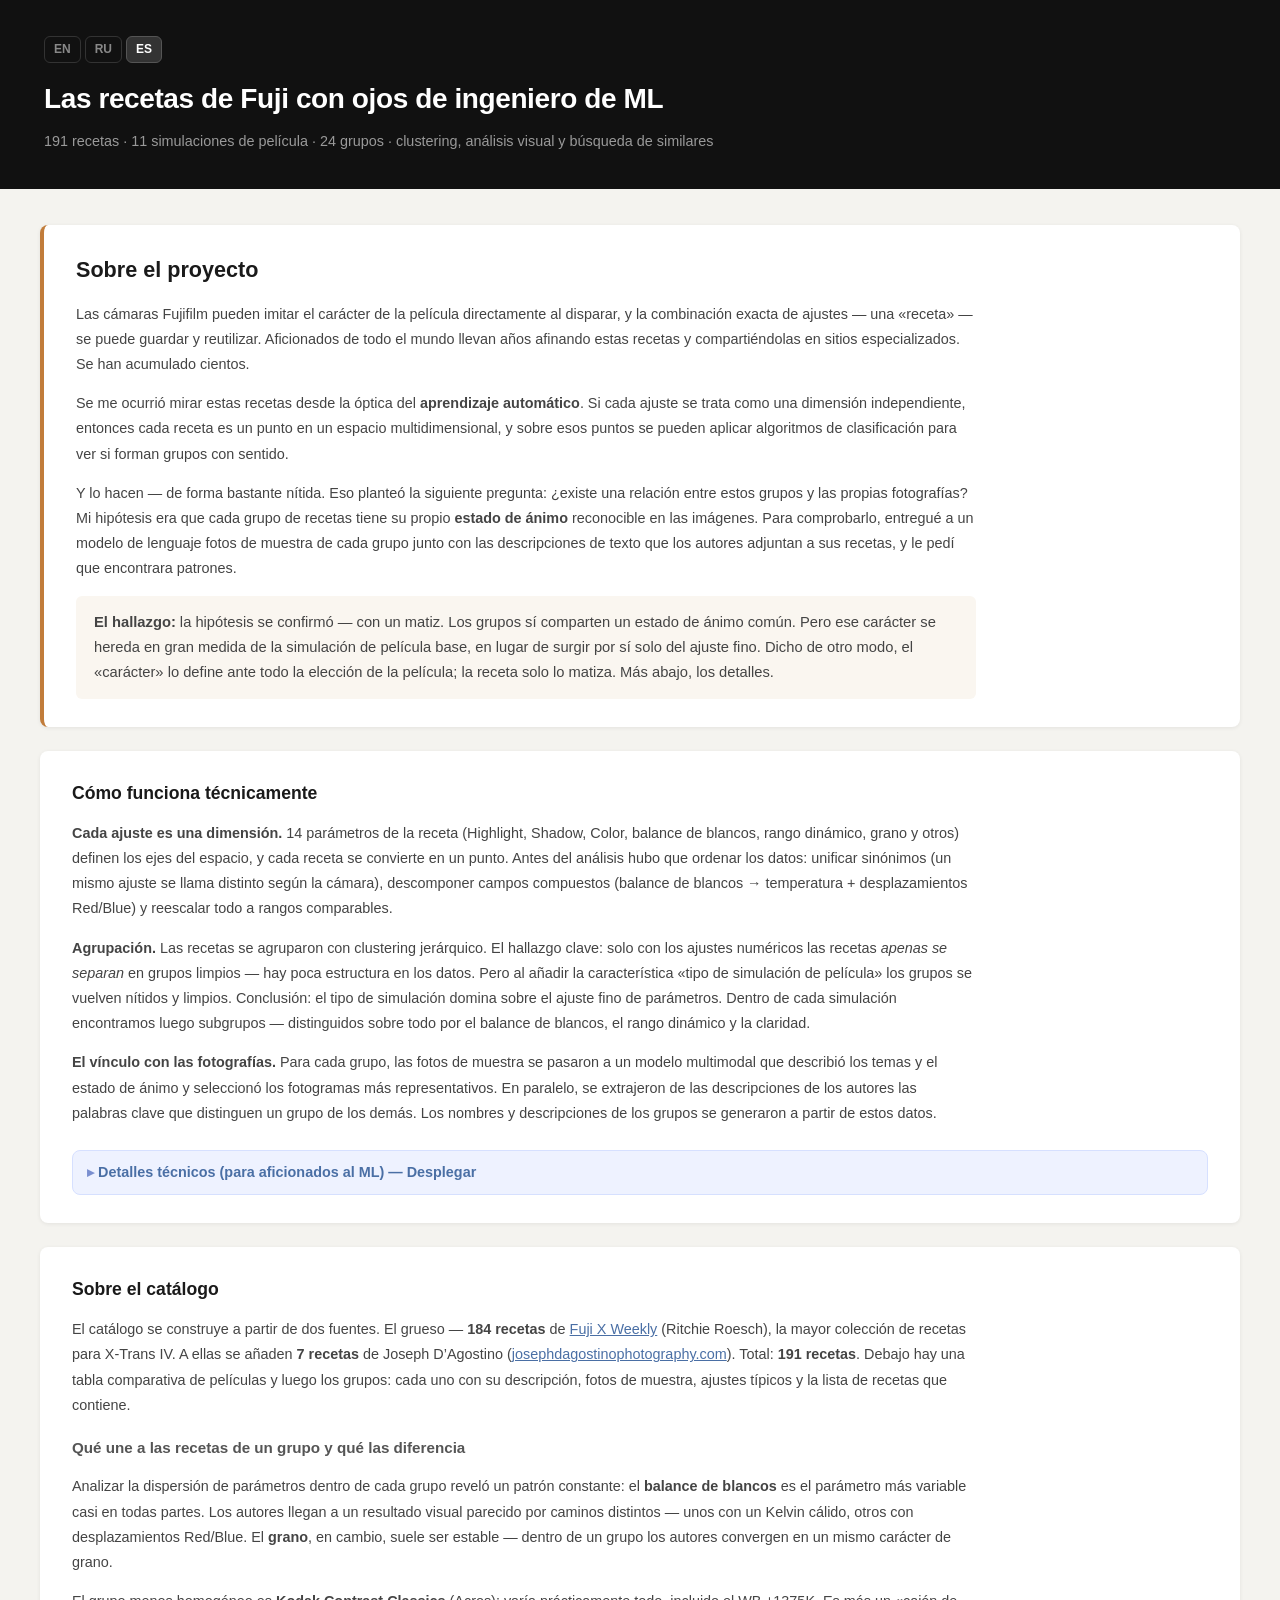
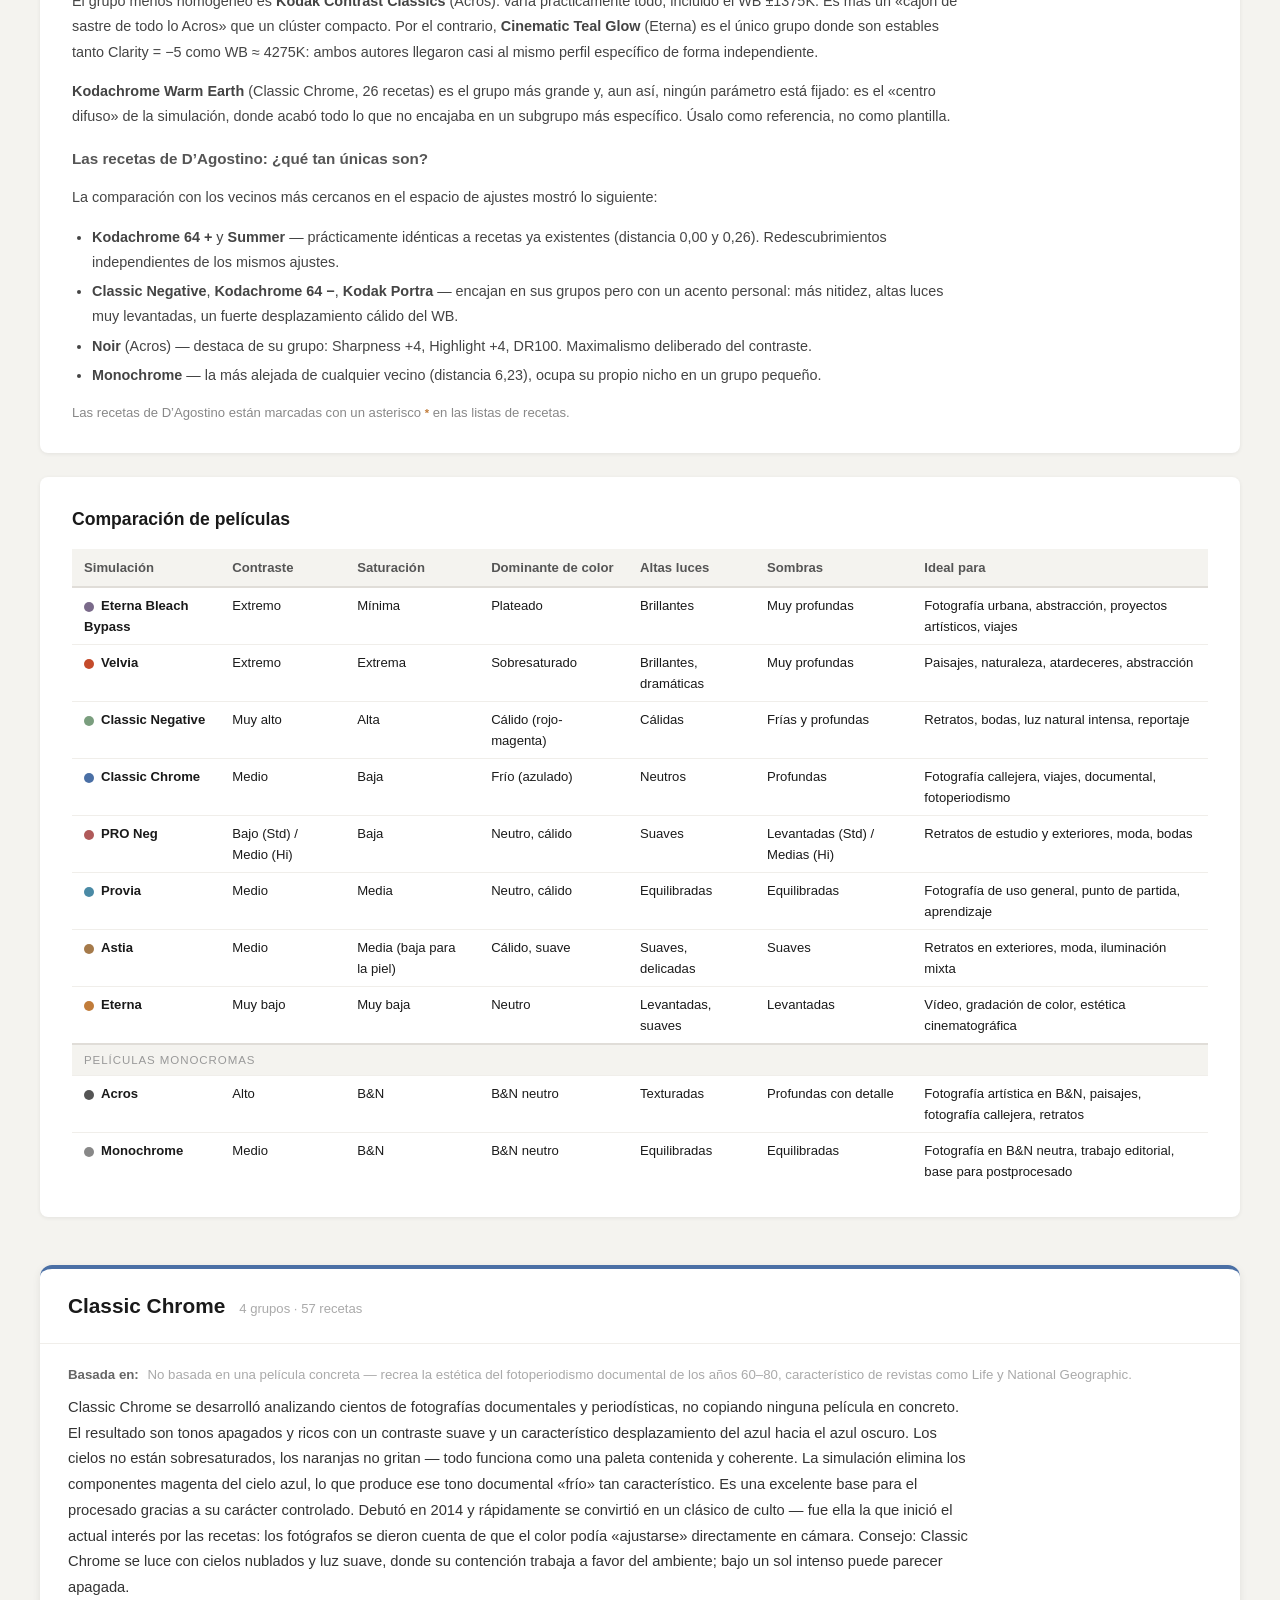
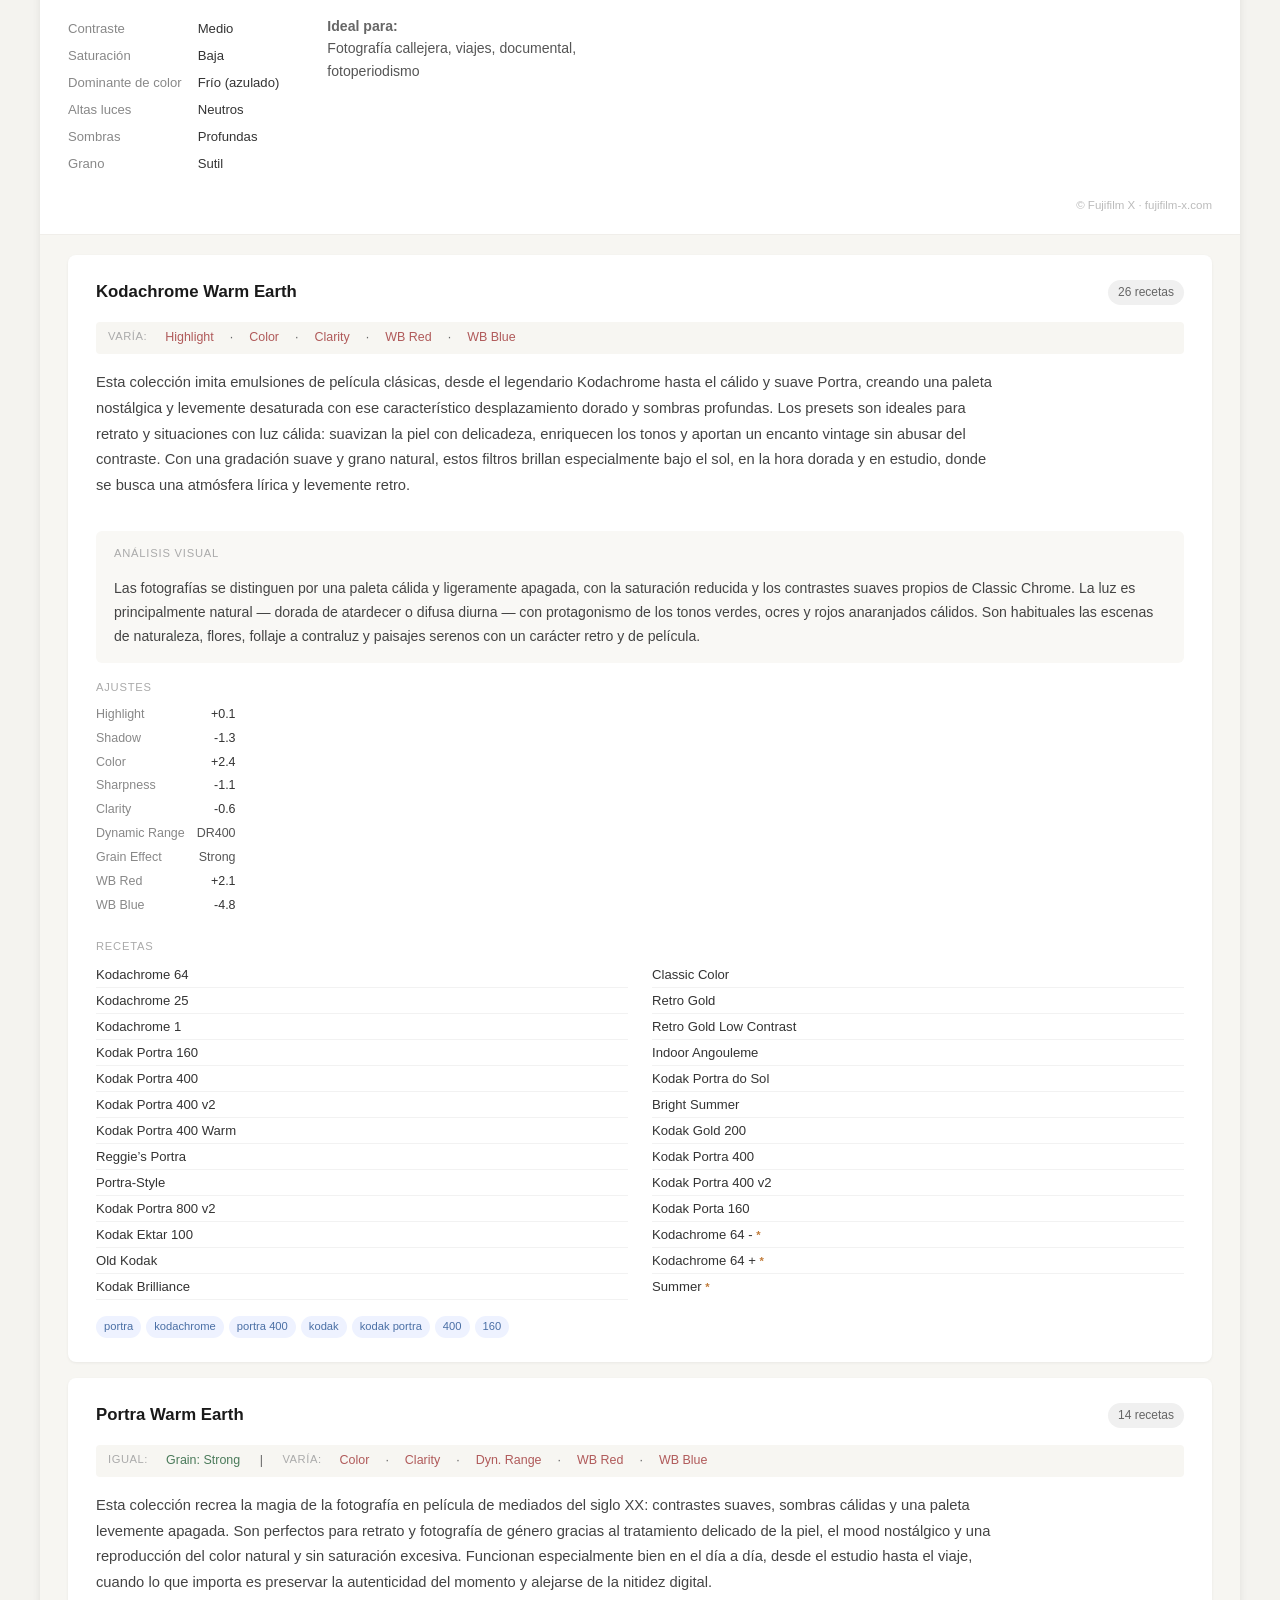
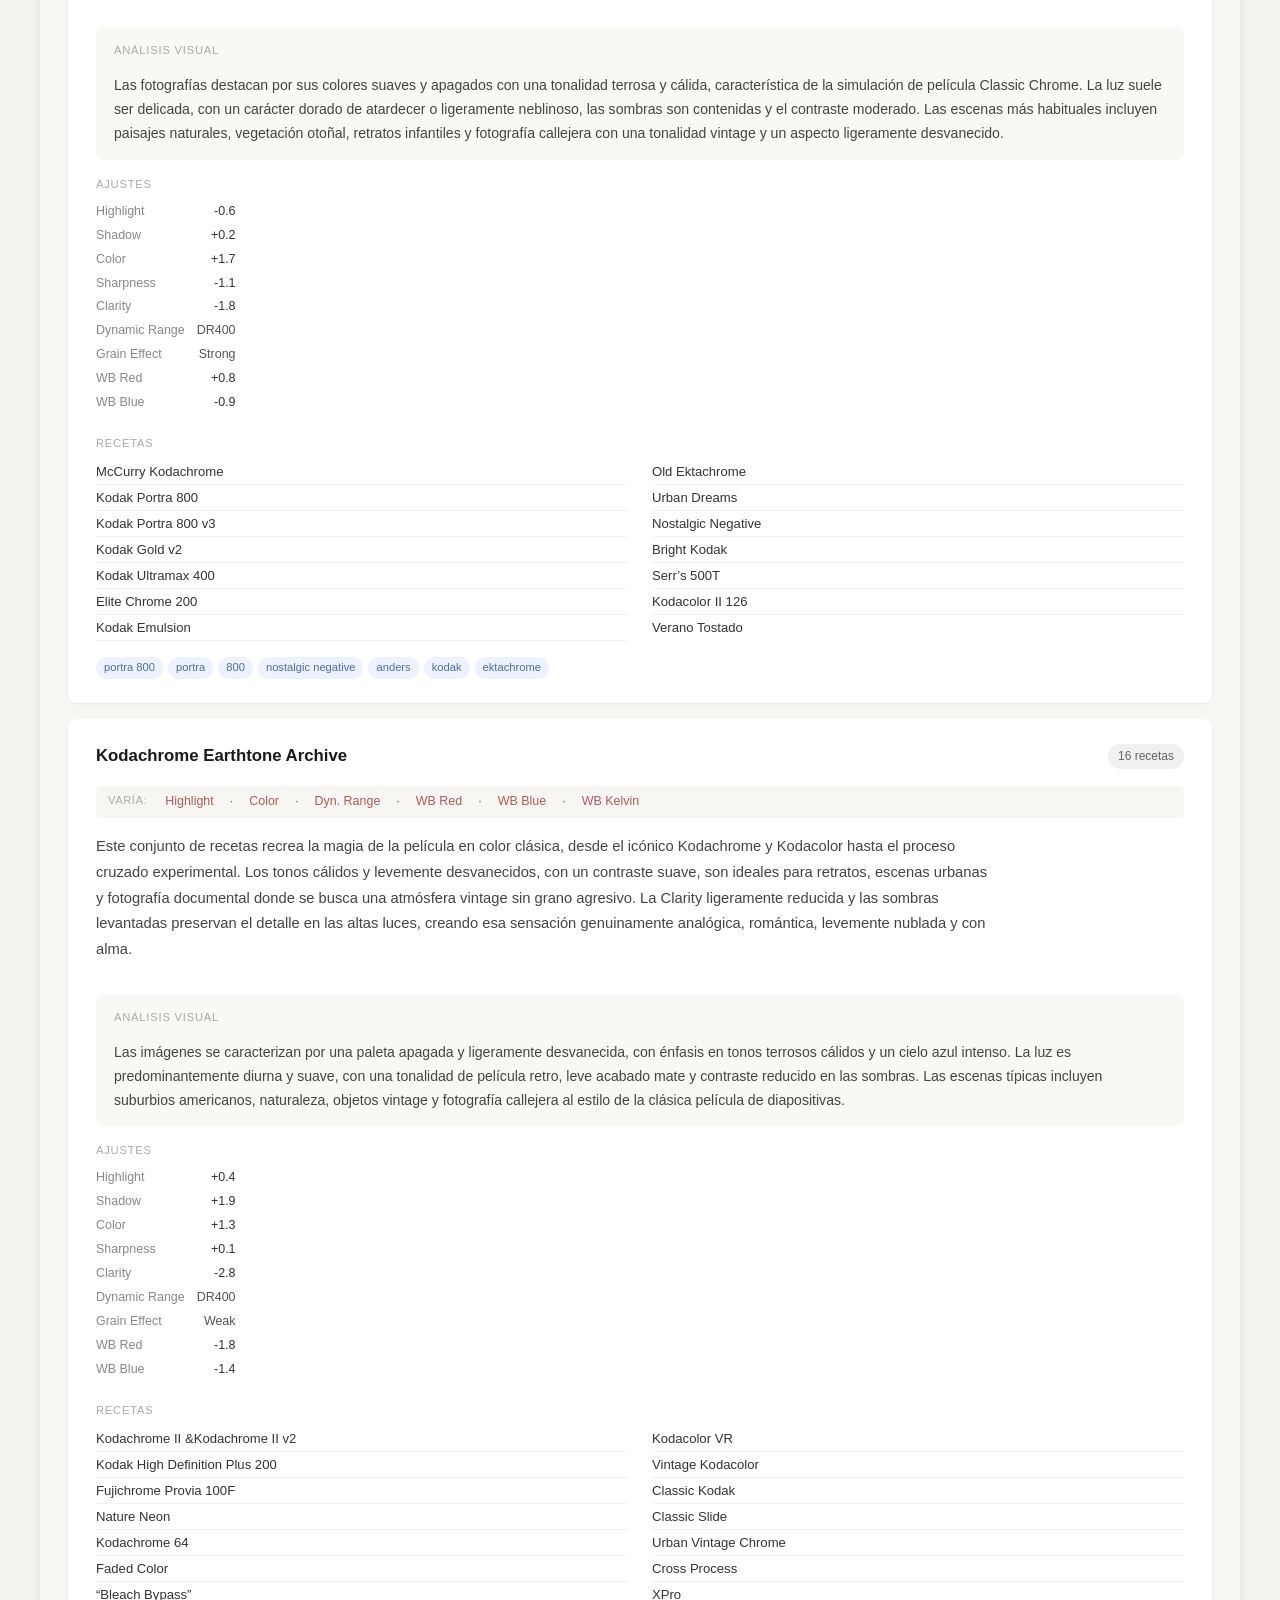
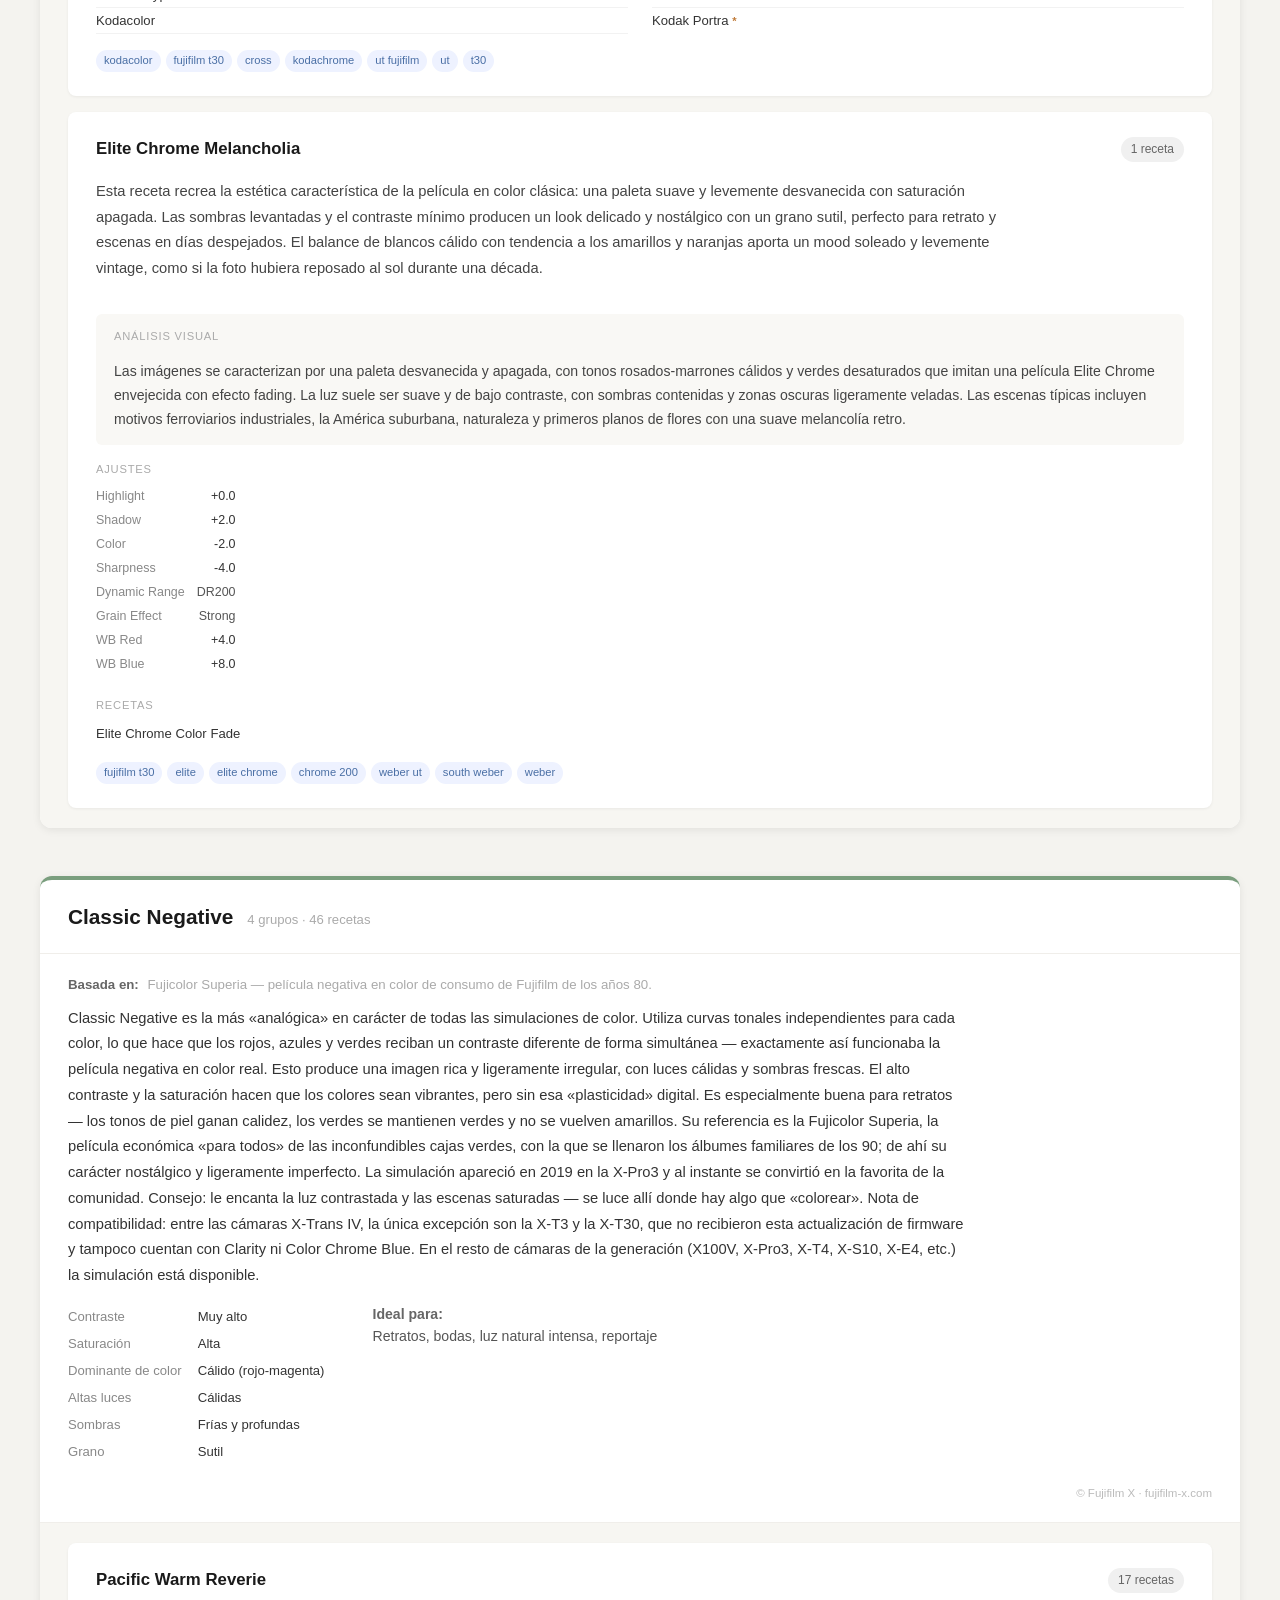
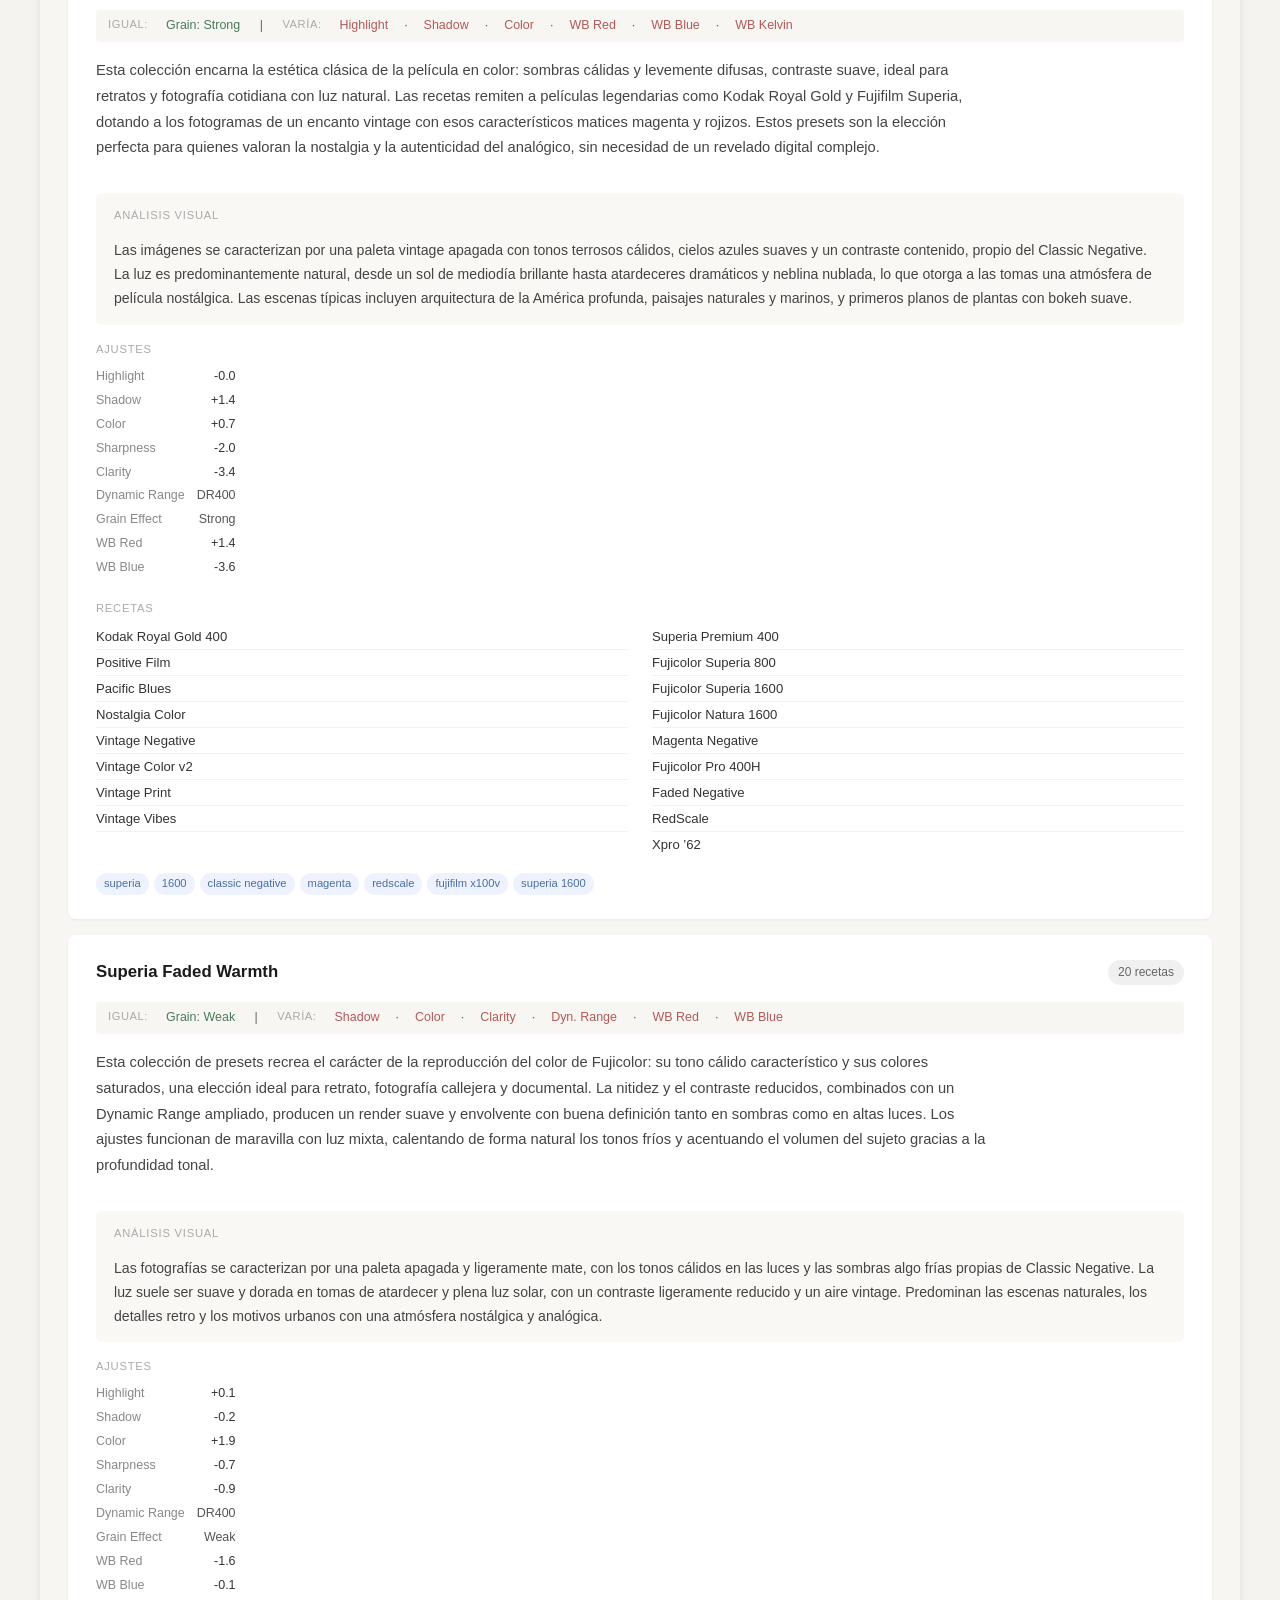
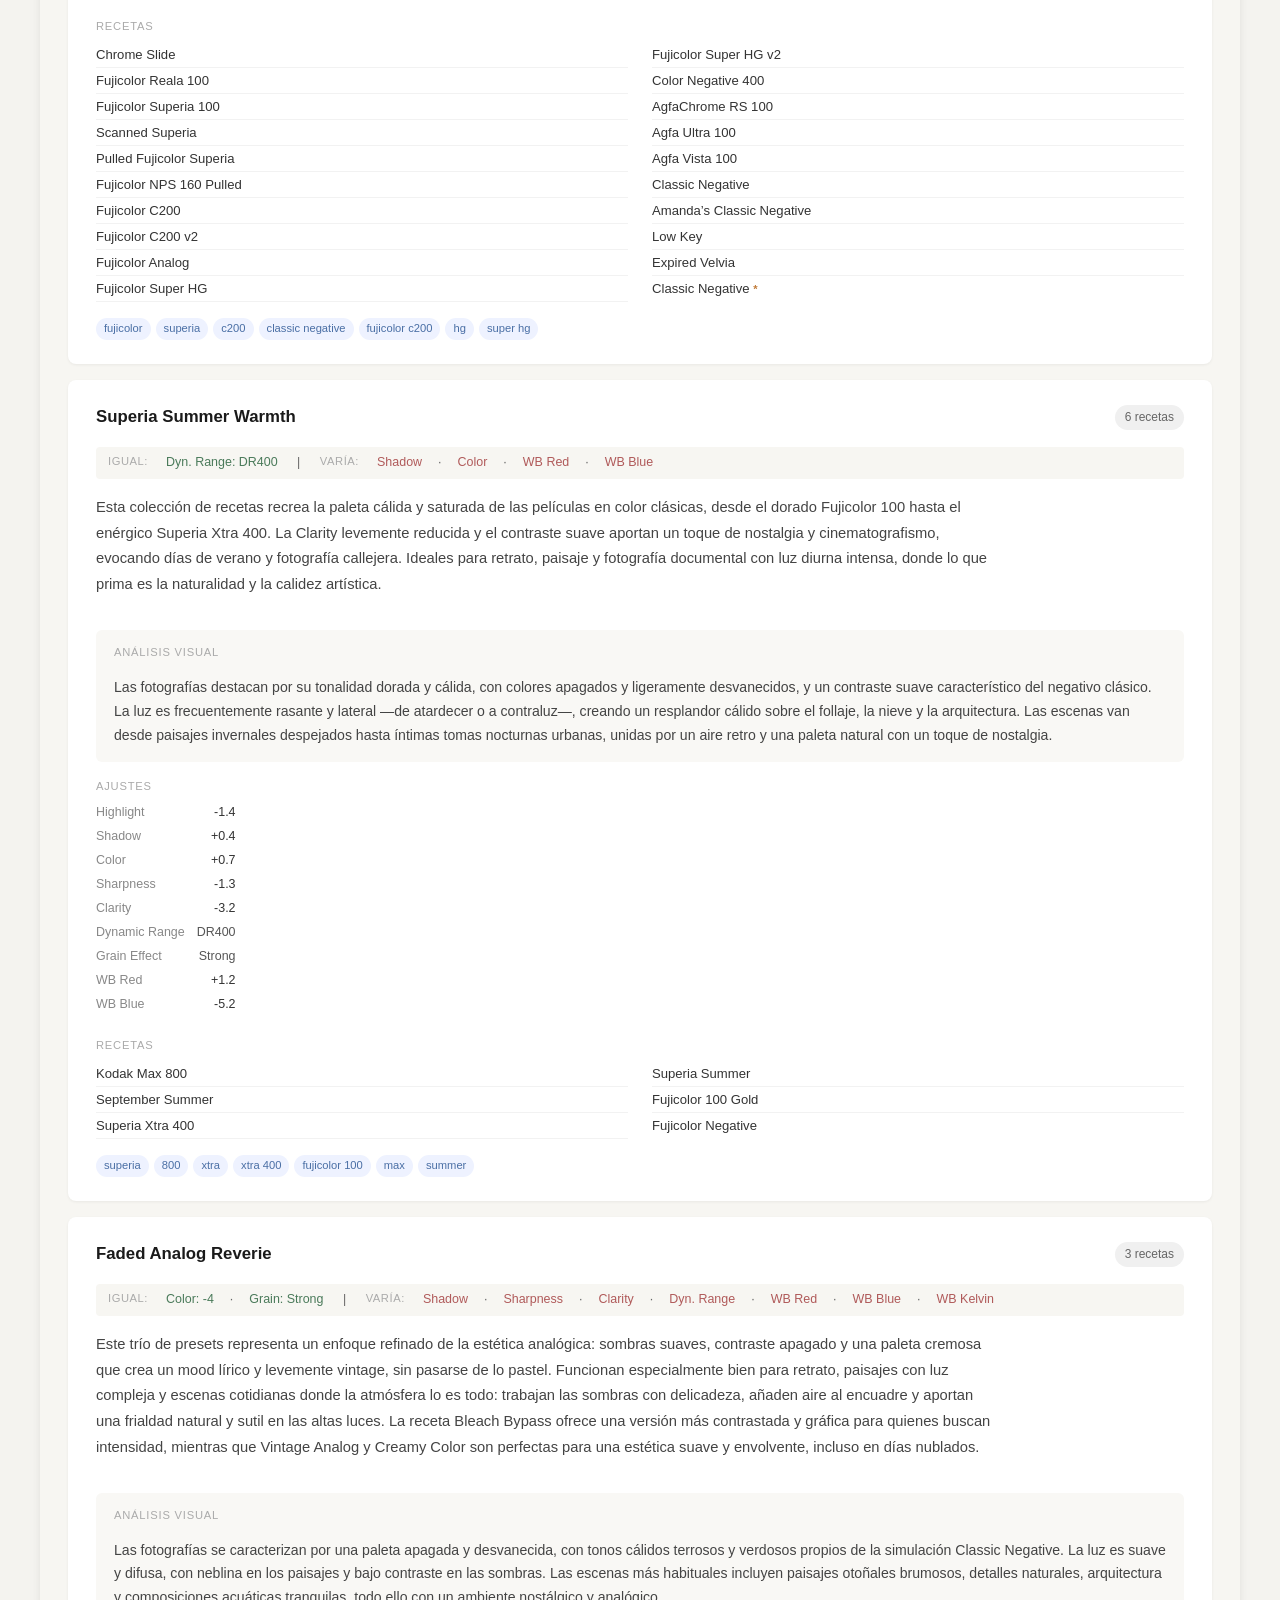
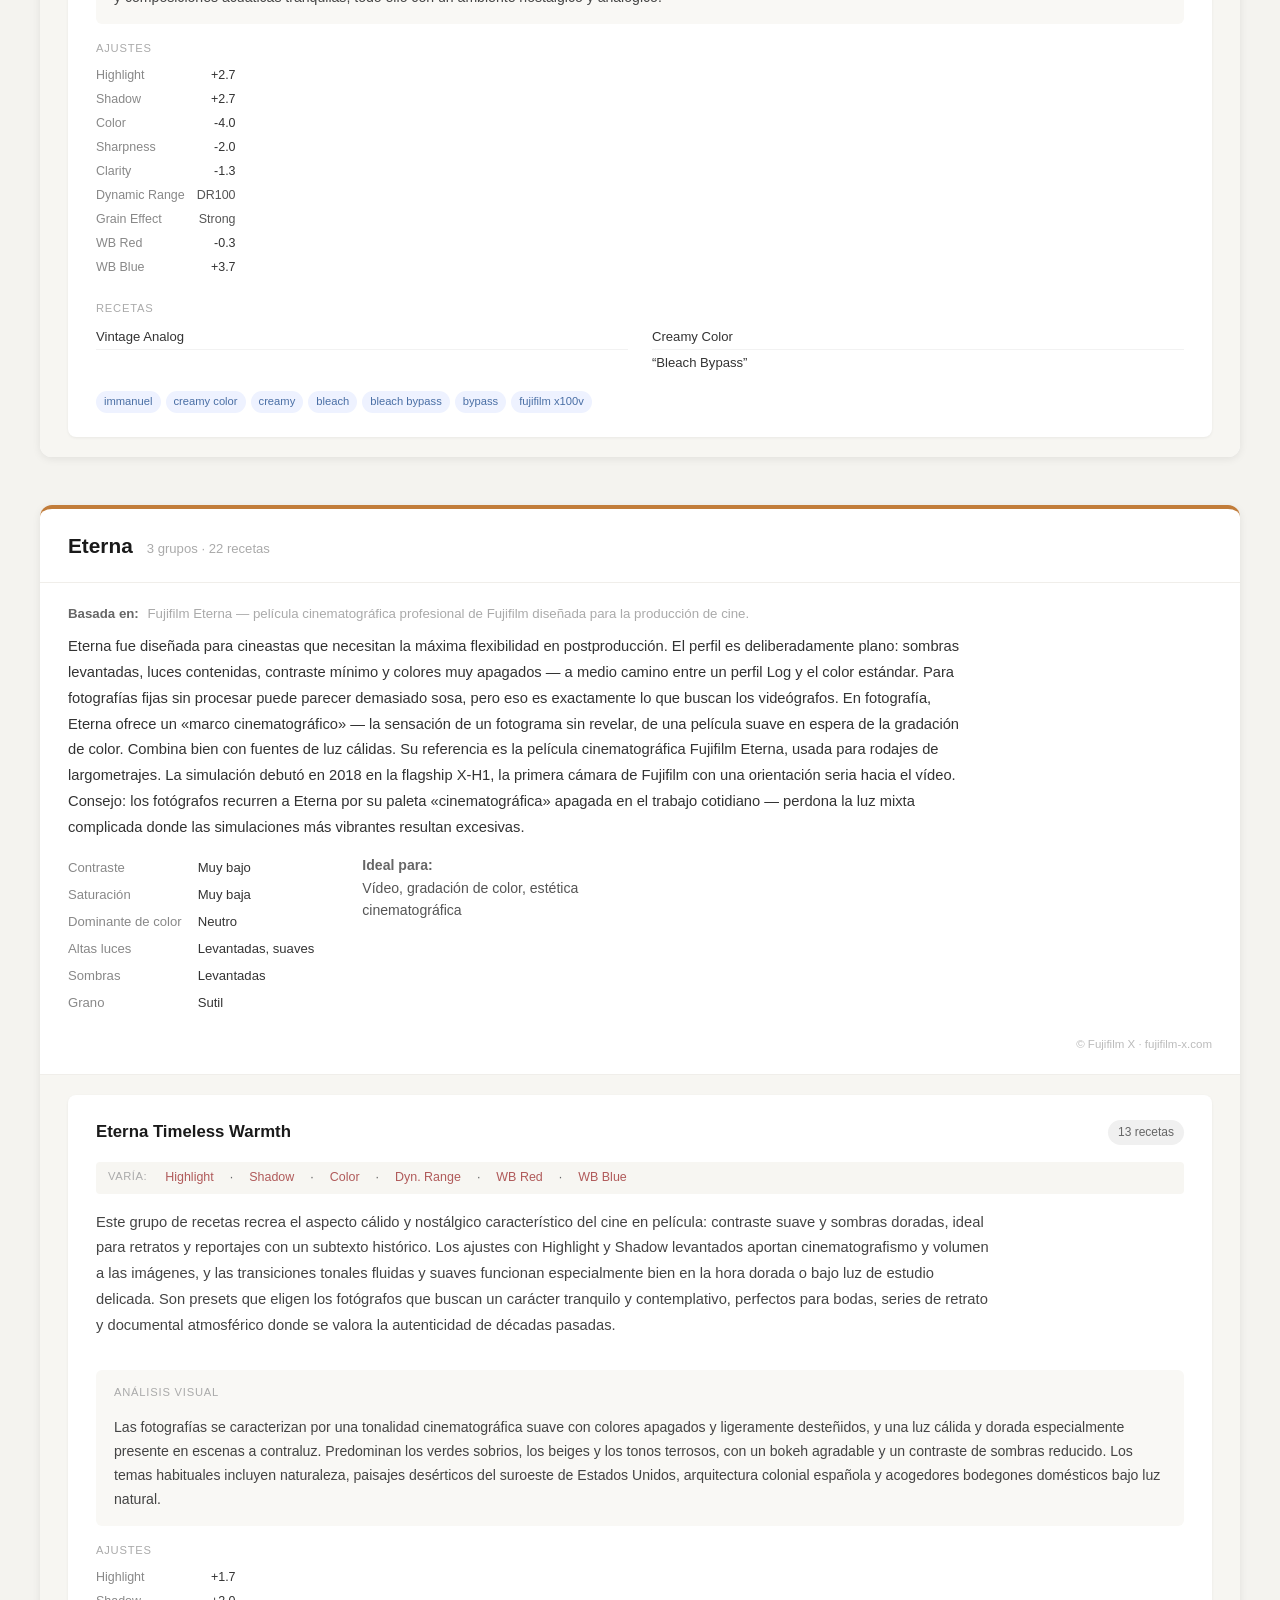
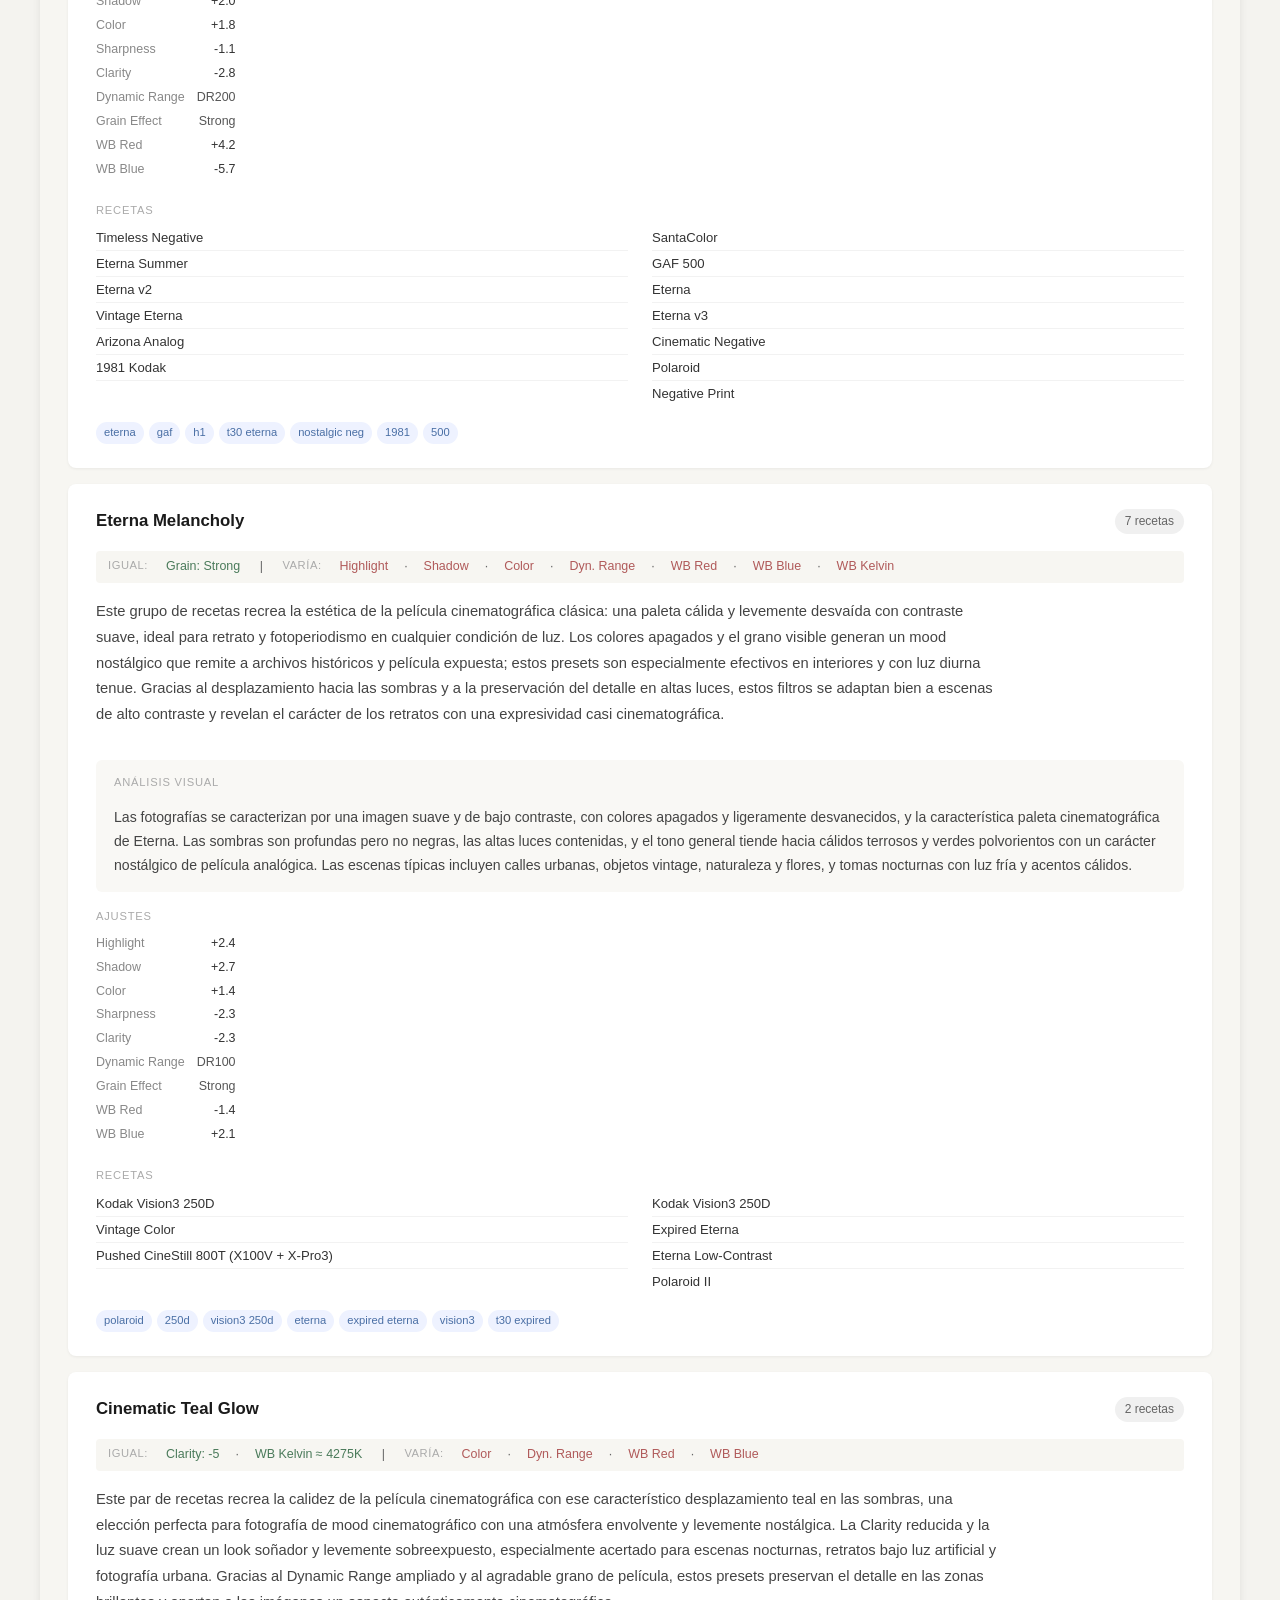
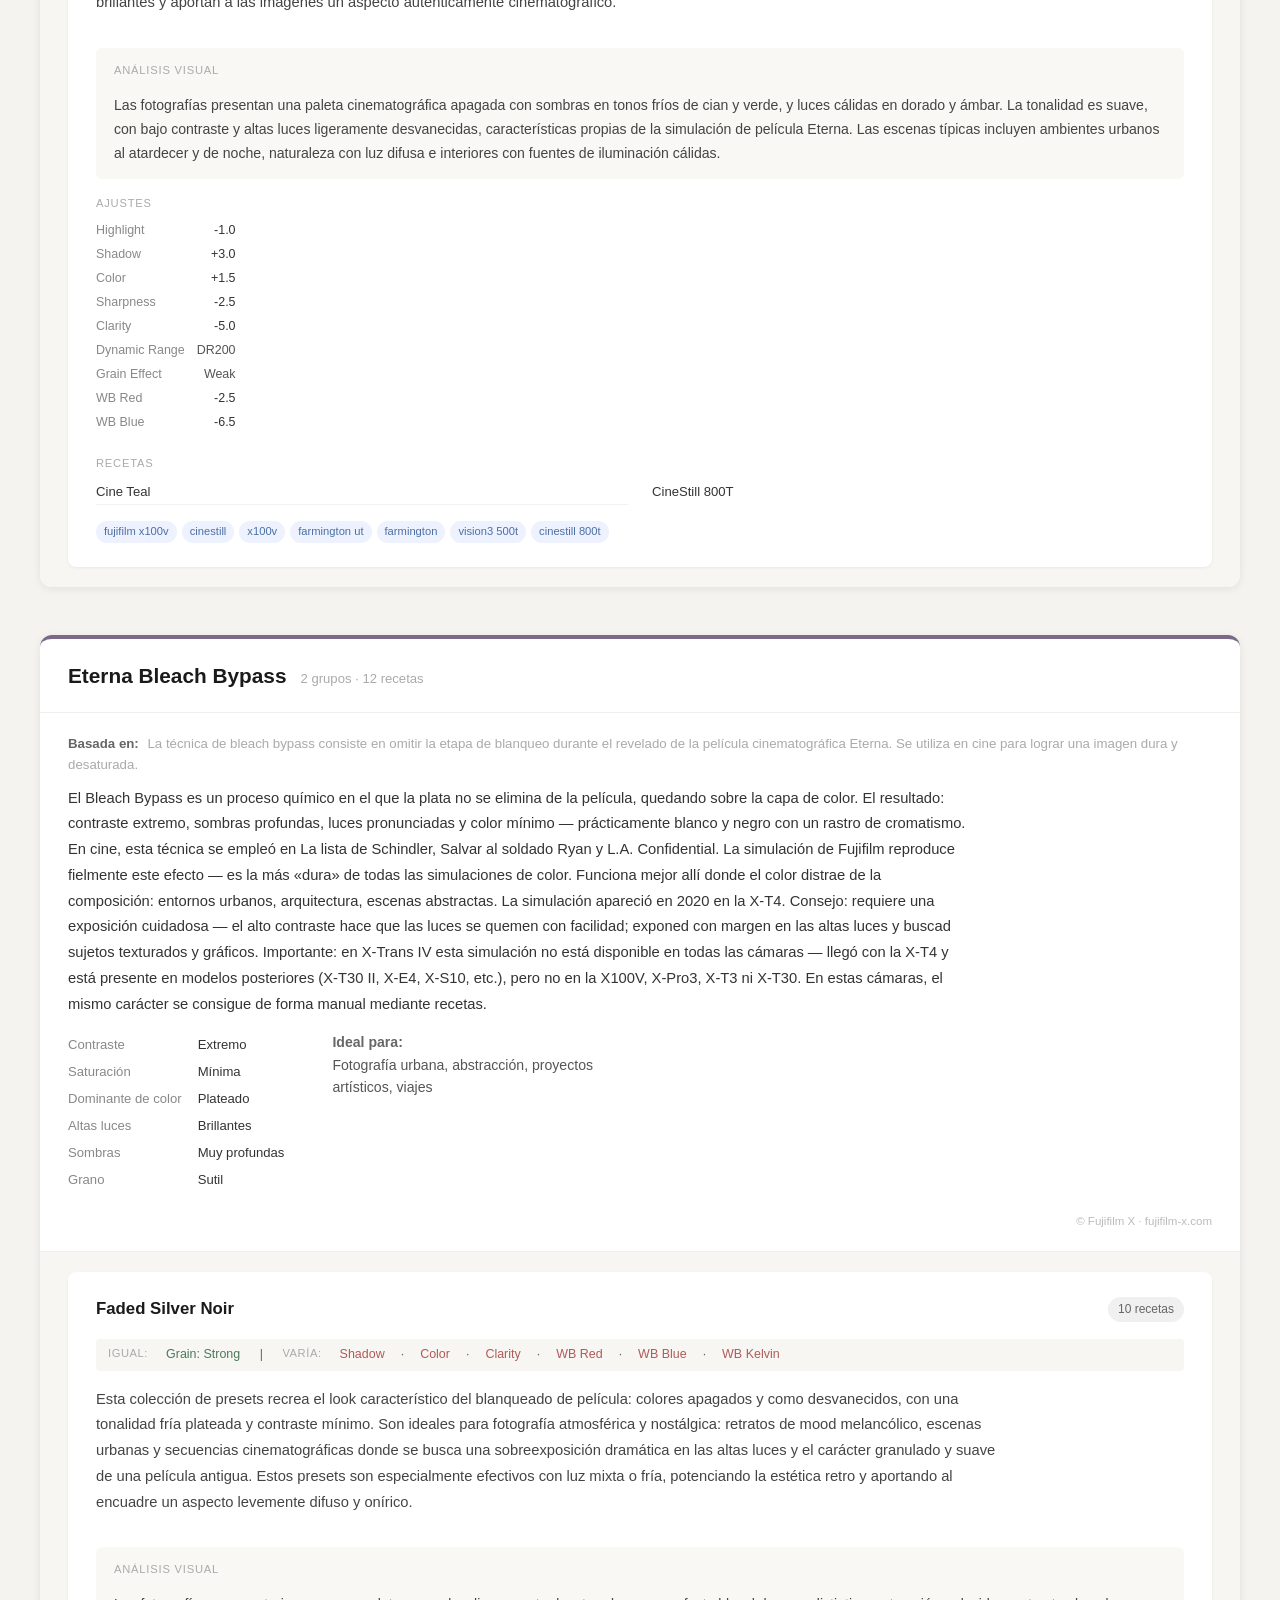
==== commit 294fbbec: "Add distance-metric analysis; fold "Similarity across films" into details - New analysis (metric_com" ====
--- a/es/index.html
+++ b/es/index.html
@@ -128,14 +128,22 @@
 .intro-block.lead h2{font-size:1.35rem}
 .lead-finding{background:#faf6f0;border-radius:6px;padding:14px 18px;
                font-size:.92rem !important;line-height:1.7 !important}
-.ml-details{margin-top:6px;border-top:1px solid #f0eeea;padding-top:12px}
-.ml-details summary{cursor:pointer;font-size:.85rem;color:#4a6fa5;font-weight:600;
-                     list-style:none}
+.ml-details{margin-top:10px}
+.ml-details summary{cursor:pointer;font-size:.9rem;color:#4a6fa5;font-weight:700;
+                    list-style:none;background:#eef2ff;border:1px solid #d6e0ff;
+                    border-radius:8px;padding:10px 14px;transition:background .15s}
+.ml-details summary:hover{background:#e2e9ff}
+.ml-details[open] summary{border-bottom-left-radius:0;border-bottom-right-radius:0;
+                          margin-bottom:0}
 .ml-details summary::-webkit-details-marker{display:none}
-.ml-details summary::before{content:"▸ ";color:#aaa}
+.ml-details summary::before{content:"▸ ";color:#7a8fd0}
 .ml-details[open] summary::before{content:"▾ "}
 .ml-details ul{margin-top:12px;font-size:.85rem !important;color:#555 !important}
 .ml-details li{margin-bottom:8px}
+.ml-details > ul,.ml-details > p,.ml-details > h4{padding-left:14px;padding-right:14px}
+.ml-sub{font-size:.95rem;font-weight:700;color:#333;margin:18px 0 8px;
+        padding-top:14px;border-top:1px solid #f0eeea}
+.ml-details > p{font-size:.85rem !important;color:#555 !important;line-height:1.7;margin-bottom:8px}
 .sim-dot{display:inline-block;width:10px;height:10px;border-radius:50%;
           margin-right:7px;vertical-align:middle}
 
@@ -247,7 +255,7 @@
   generaron a partir de estos datos.</p>
 
   <details class="ml-details">
-    <summary>Detalles técnicos</summary>
+    <summary>Detalles técnicos (para aficionados al ML) — Desplegar</summary>
     <ul>
       <li><strong>Clustering:</strong> aglomerativo, método de Ward. El número de grupos se eligió
       maximizando la métrica silhouette. Sin la característica de simulación, silhouette ≈ 0,09 (casi
@@ -265,6 +273,31 @@
       <li><strong>Análisis visual:</strong> un modelo Claude (visión) por grupo. La búsqueda de
       similares usa los vecinos más cercanos (métrica euclídea) en el mismo espacio.</li>
     </ul>
+
+    <h4 class="ml-sub">Similitud más allá de las fronteras de película</h4>
+    <p>La búsqueda de similares trabaja en un espacio donde el tipo de simulación de película es la
+    característica de mayor peso, así que los «vecinos» son casi siempre recetas de la misma película.
+    Pero si se quita la simulación del vector y se comparan las recetas <strong>solo por sus ajustes
+    numéricos</strong>, aparece una capa oculta: <strong>el 74% de los vecinos más cercanos resultan
+    ser de otra película</strong>.</p>
+    <p>Dicho de otro modo, bajo la división por simulaciones hay un segundo eje de similitud — la
+    «mecánica» de la receta. Por ejemplo, McCurry Kodachrome (Classic Chrome), por sus ajustes puros,
+    está más cerca de Velvia v2 y de recetas basadas en Superia que de la mayoría de las demás Classic
+    Chrome: comparten un balance de blancos cálido, un rango dinámico alto y grano ligero. Esto
+    confirma directamente el hallazgo central del proyecto — la simulación domina, pero debajo vive
+    una estructura independiente por ajustes.</p>
+    <p>En esta capa, las propias métricas de distancia empiezan a comportarse de forma distinta:</p>
+    <ul>
+      <li><strong>Distancia euclídea</strong> (usada en la búsqueda) da una lista equilibrada —
+      cercanía global con énfasis en las grandes discrepancias.</li>
+      <li><strong>Distancia de Manhattan</strong> aísla con nitidez las «coincidencias casi exactas» y
+      cae bruscamente para el resto. Responde a «<em>cuántos</em> ajustes hay que cambiar», no
+      «cuánto» — útil para encontrar la receta que reproduce otra con la mínima edición.</li>
+      <li><strong>Similitud del coseno</strong> ignora la «intensidad» de un estilo y compara solo su
+      dirección. Encuentra parientes por carácter a través de las fronteras de película — recetas con
+      el mismo vector de desviación (apagado, desplazado al cálido), aunque la película base y la
+      intensidad sean distintas.</li>
+    </ul>
   </details>
 </div>
 
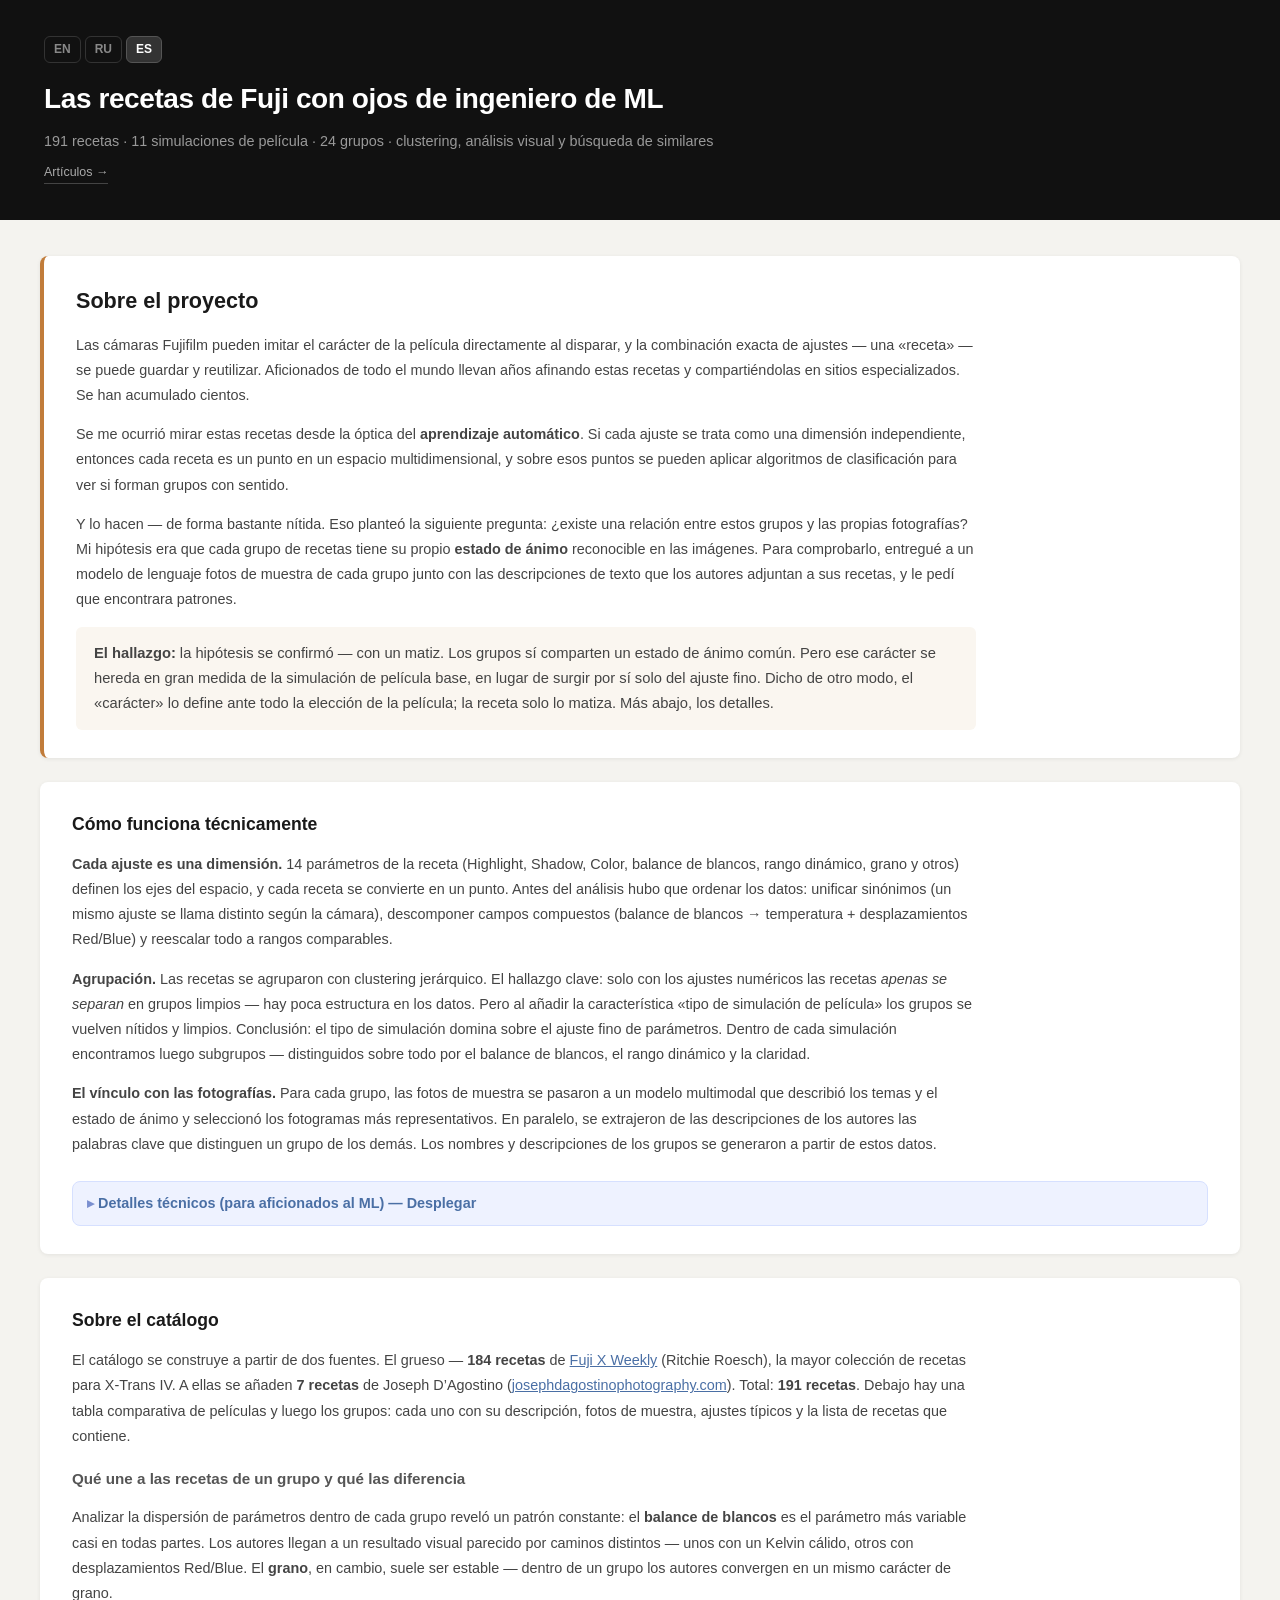
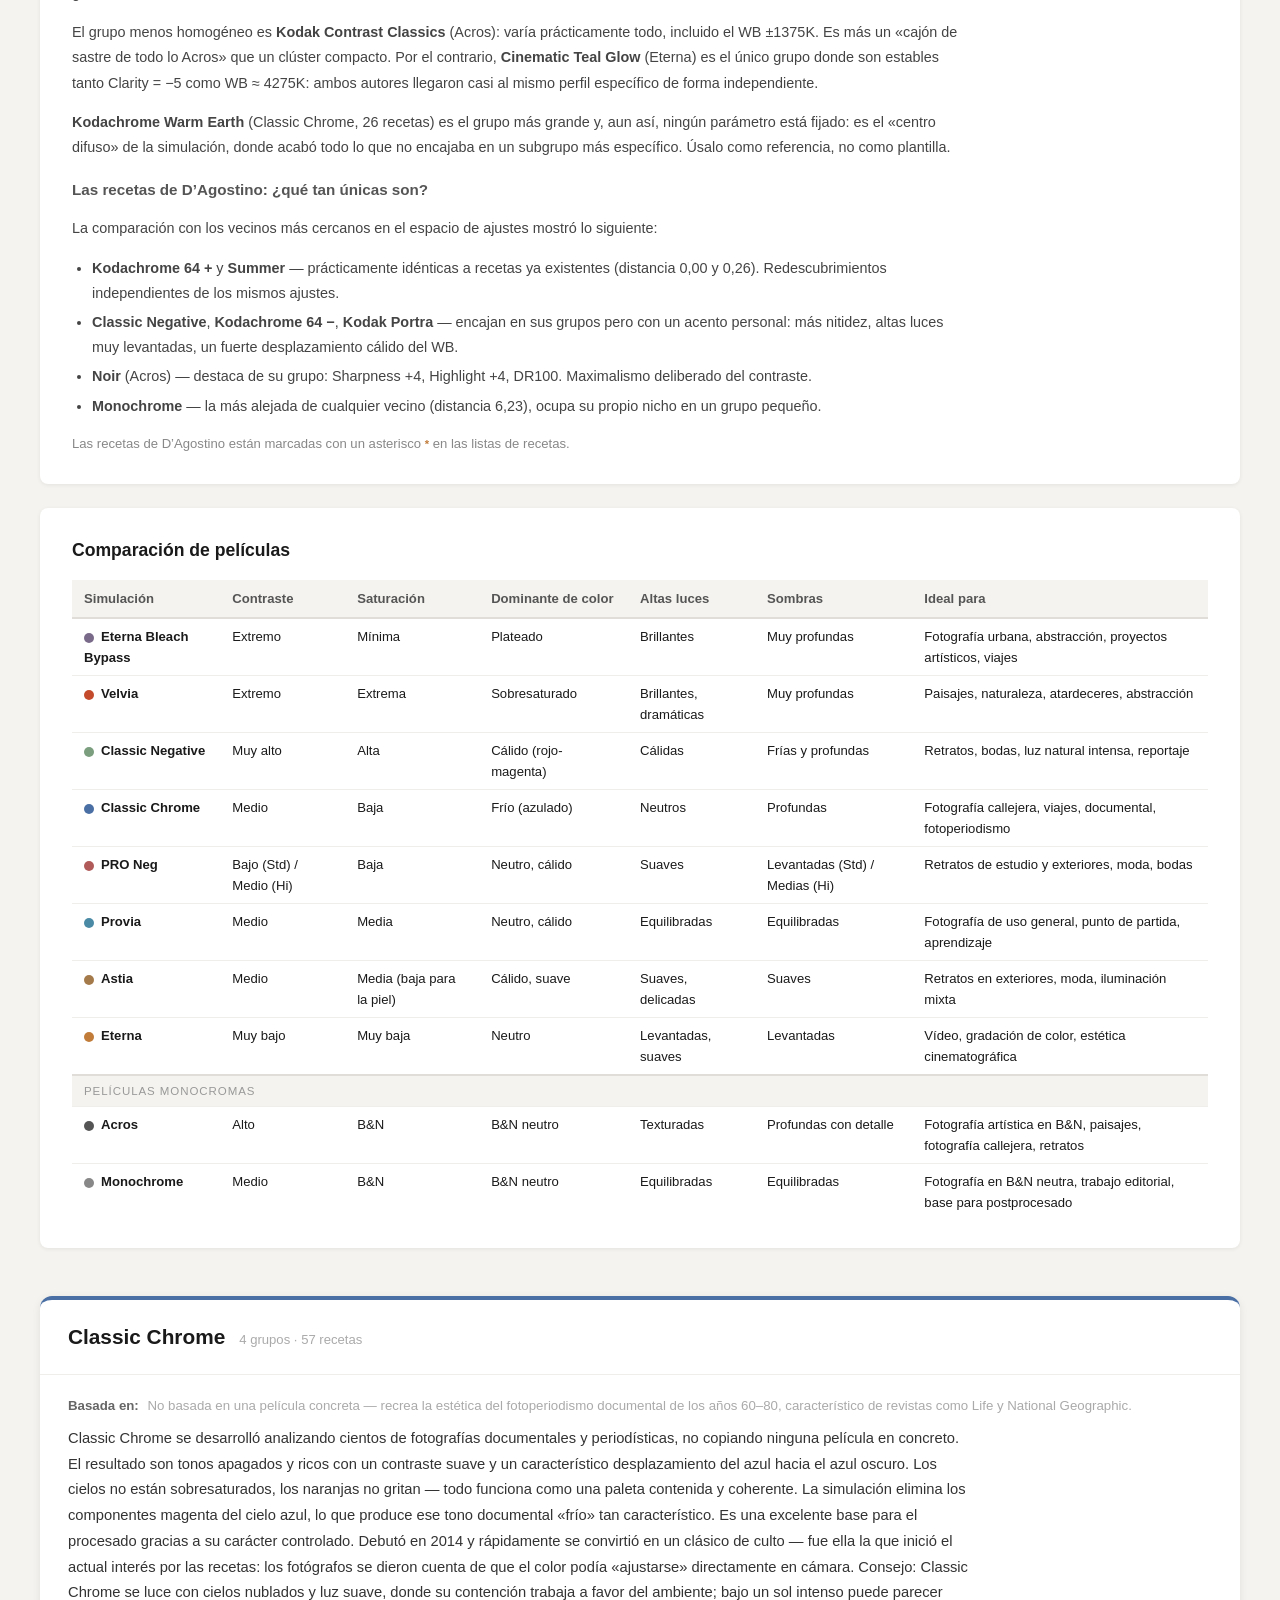
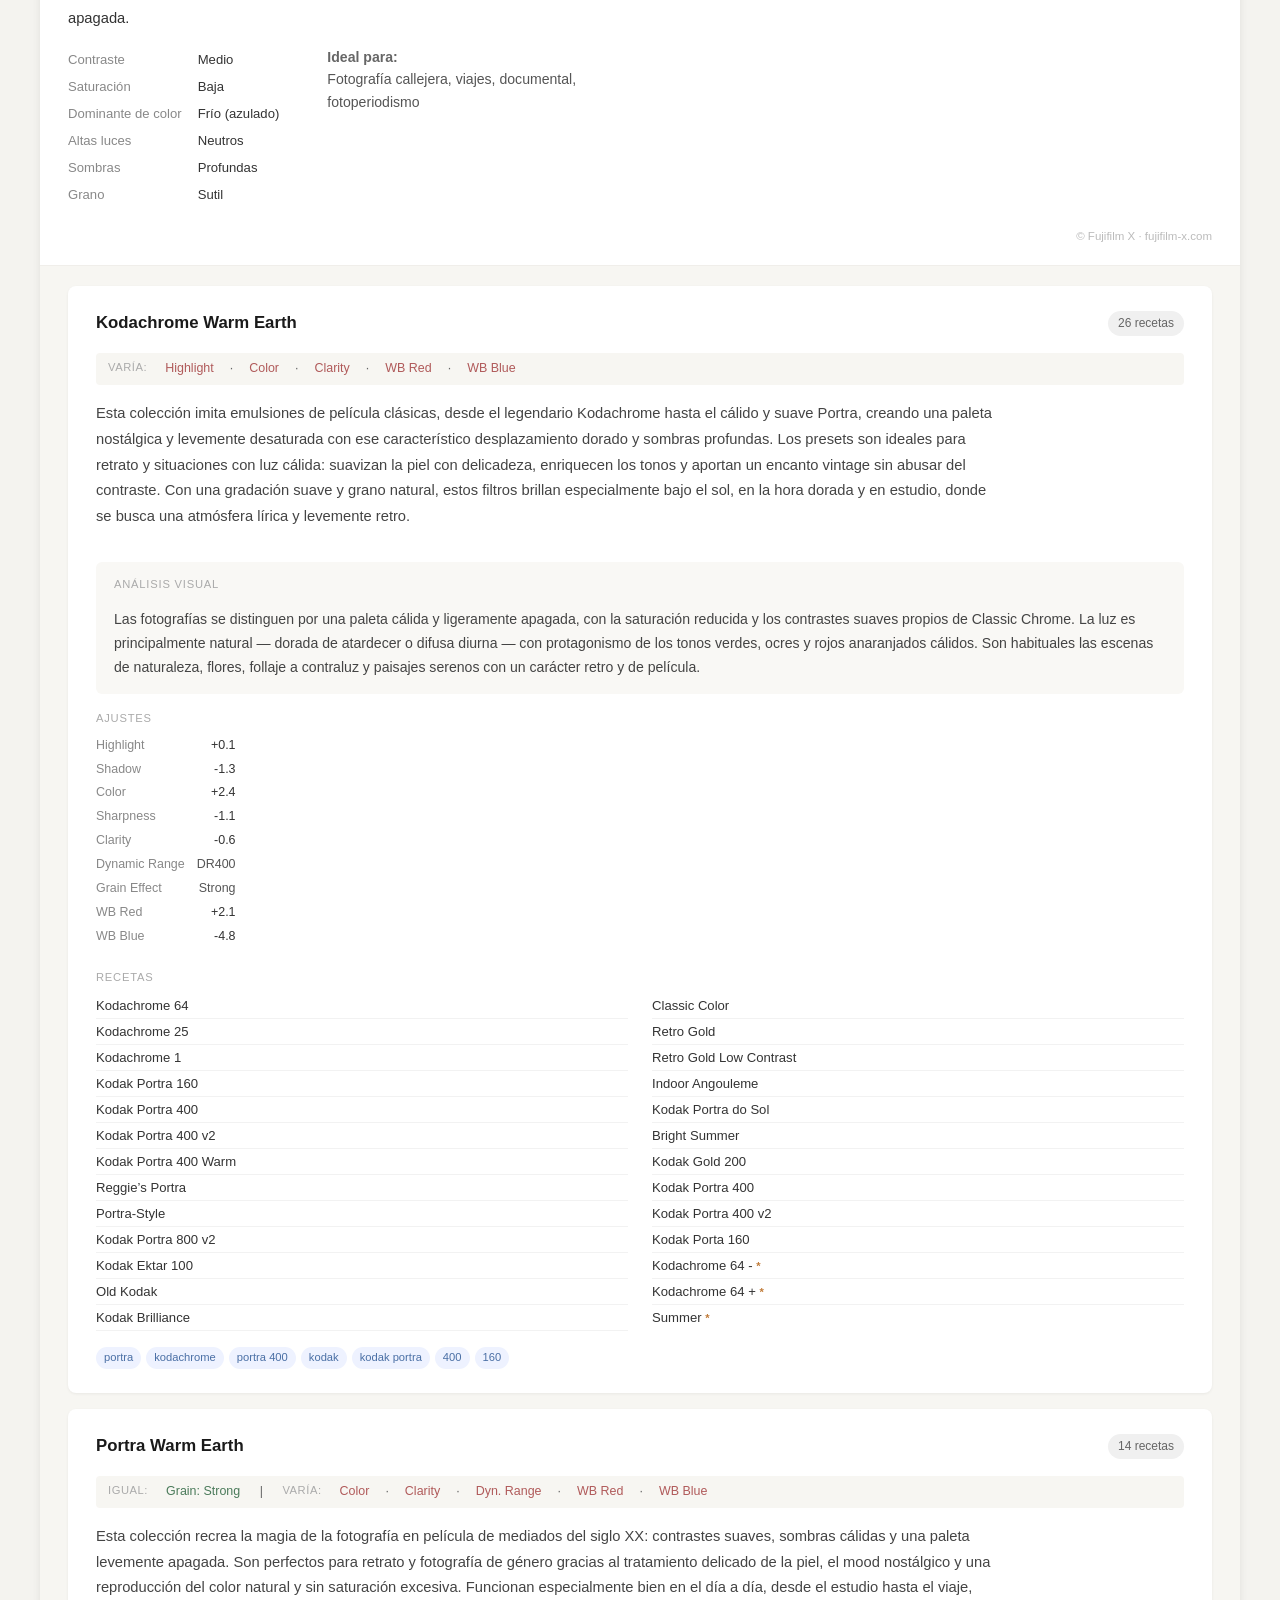
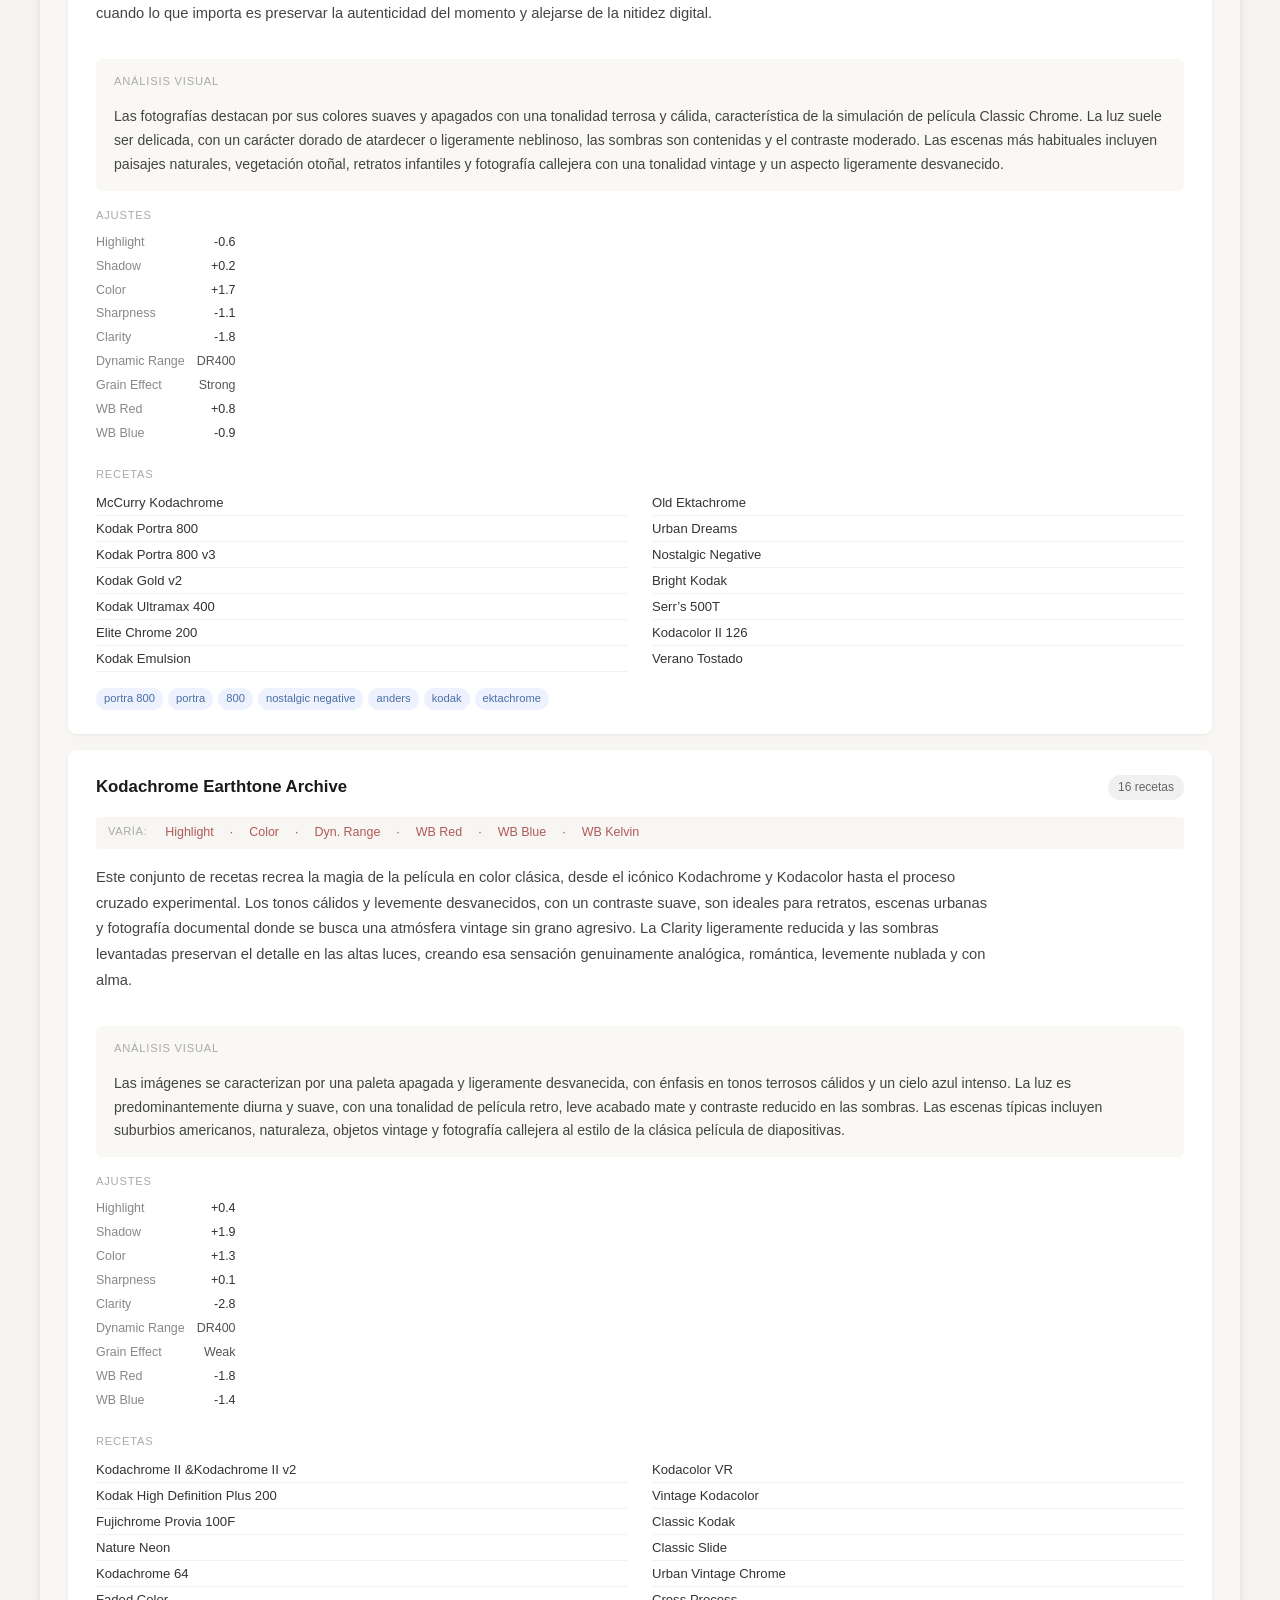
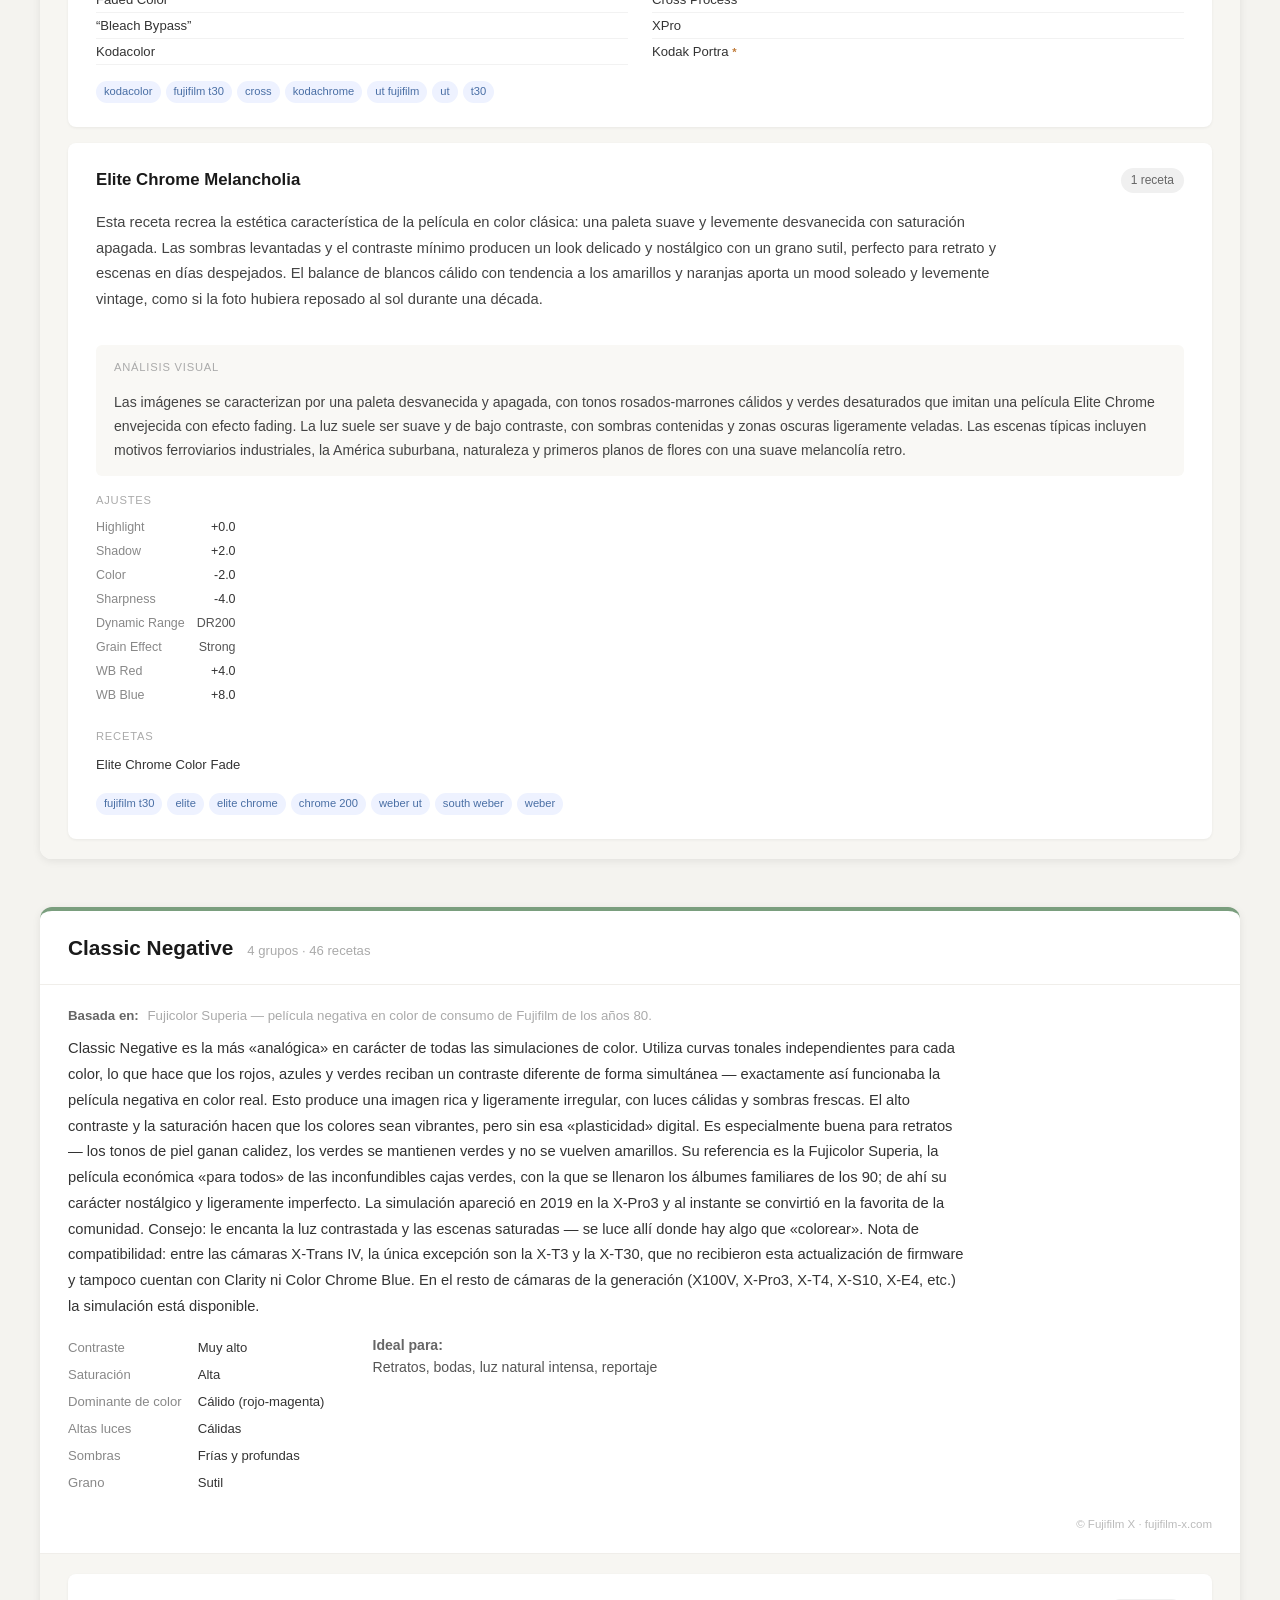
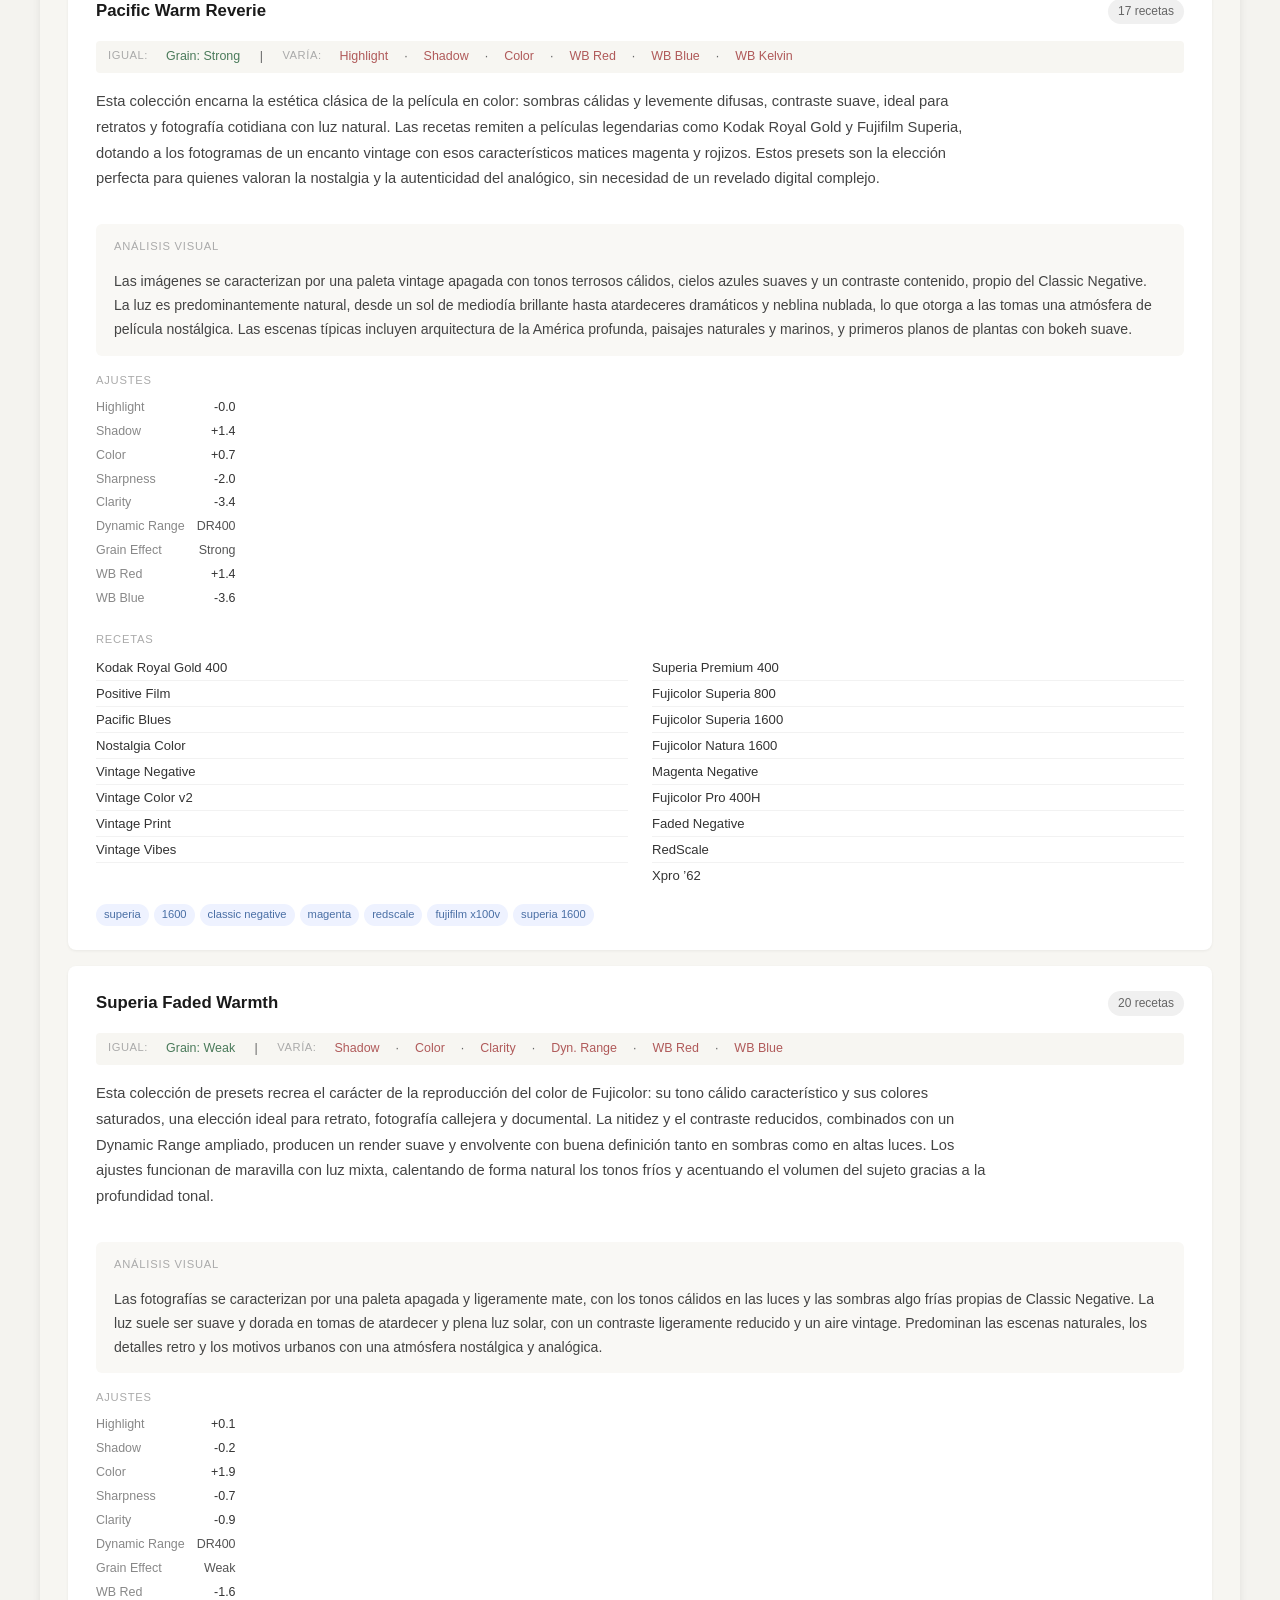
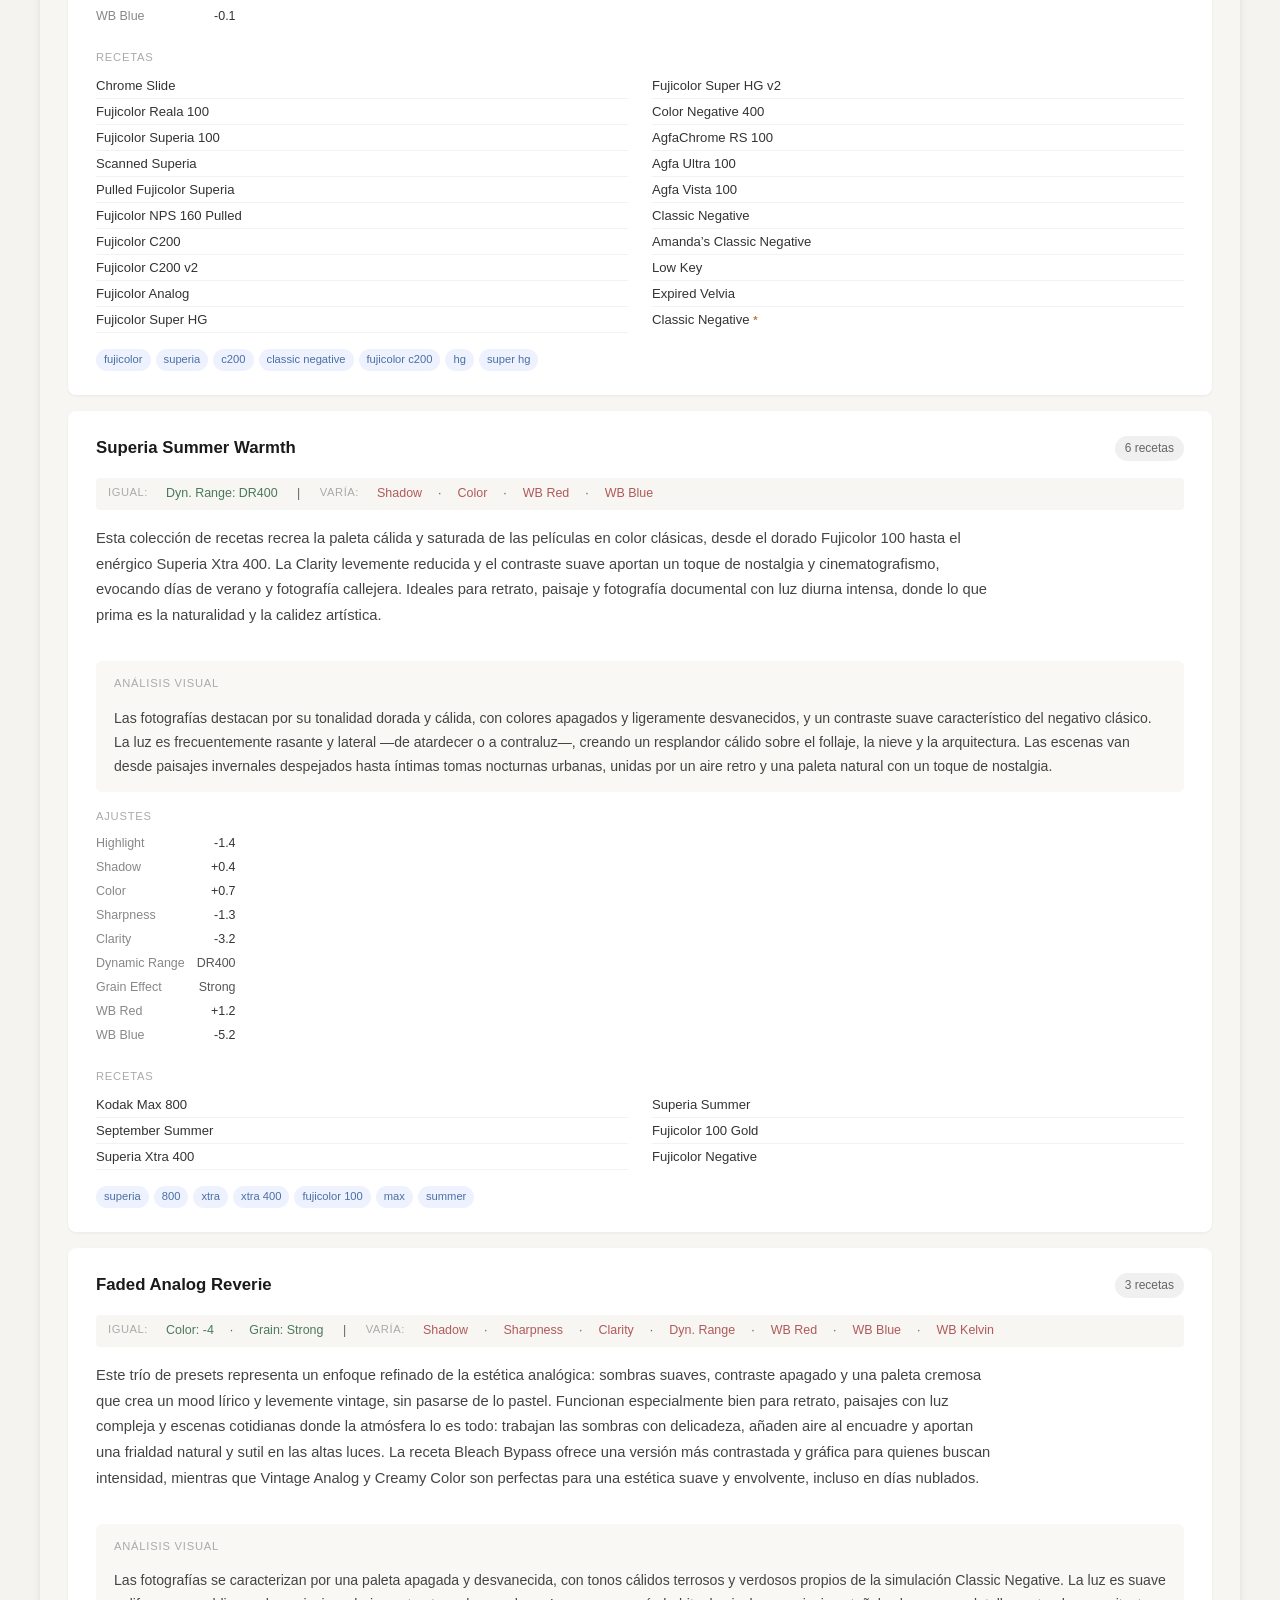
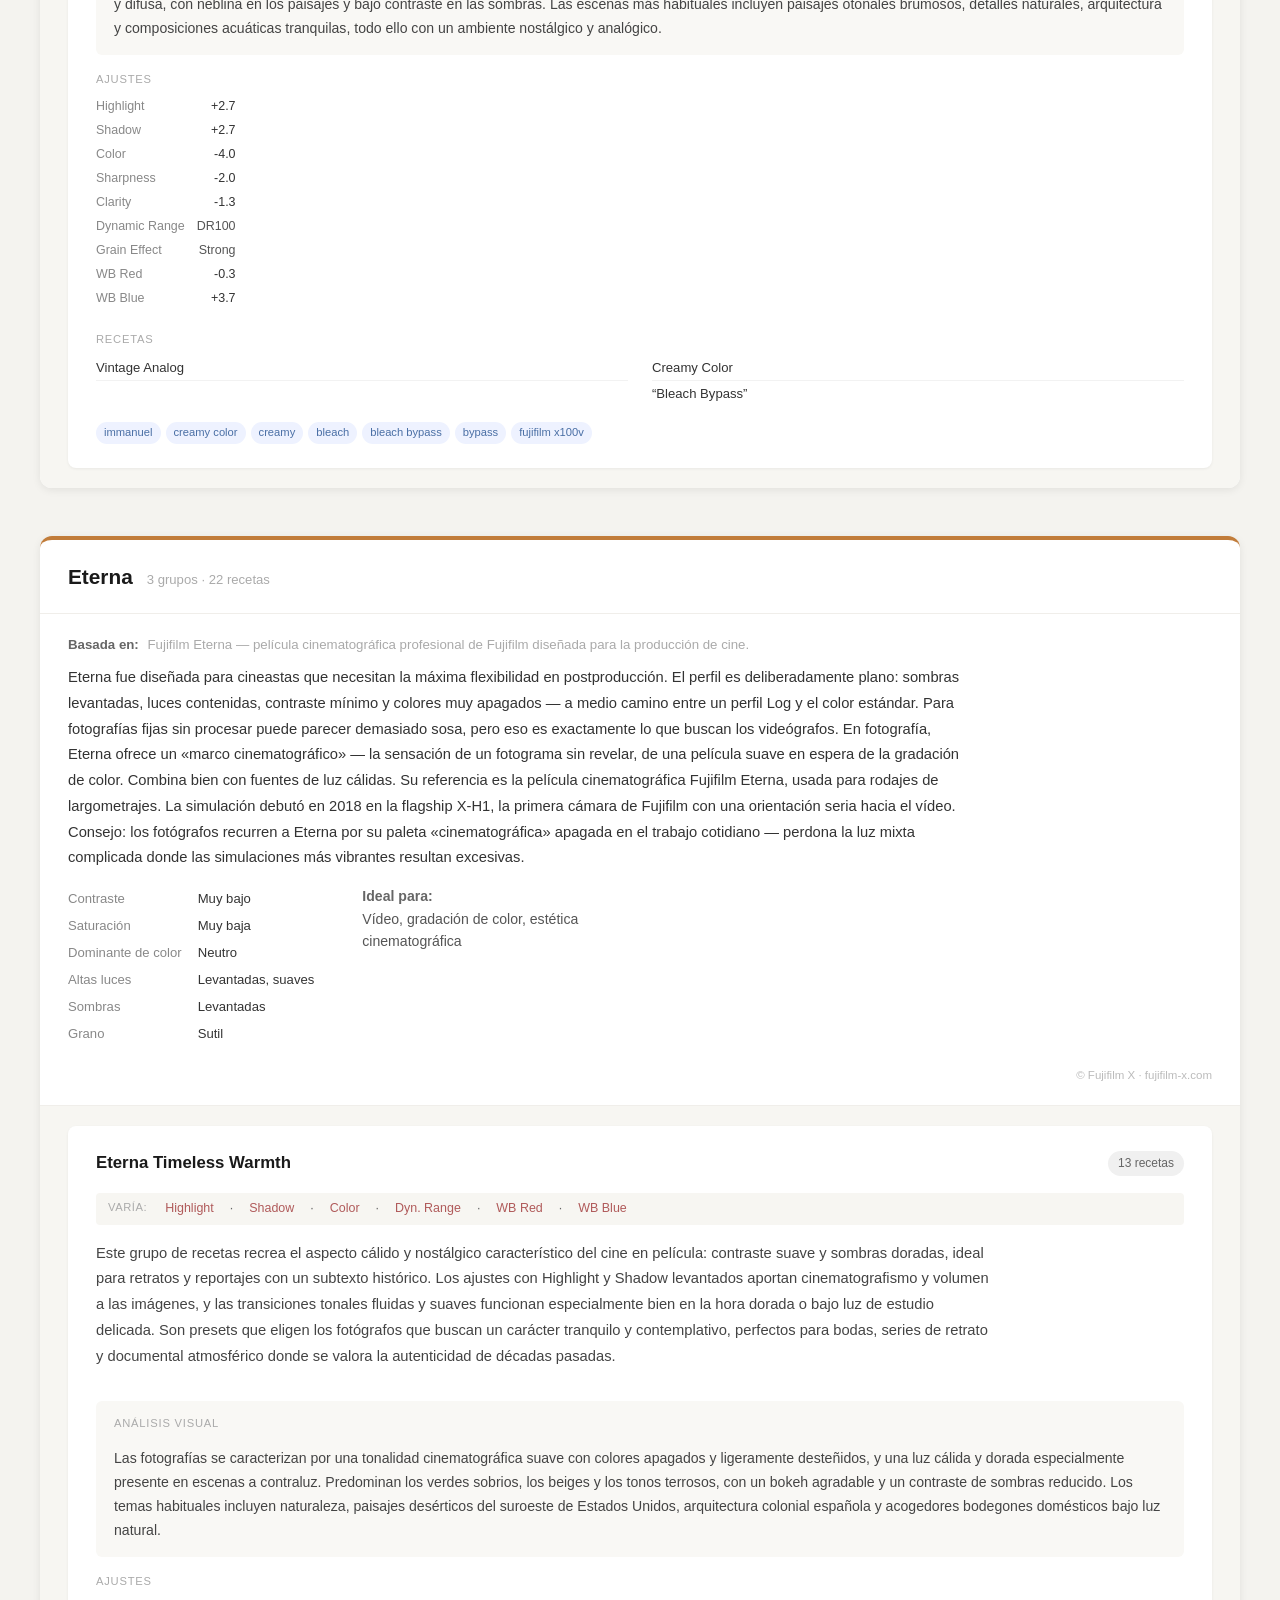
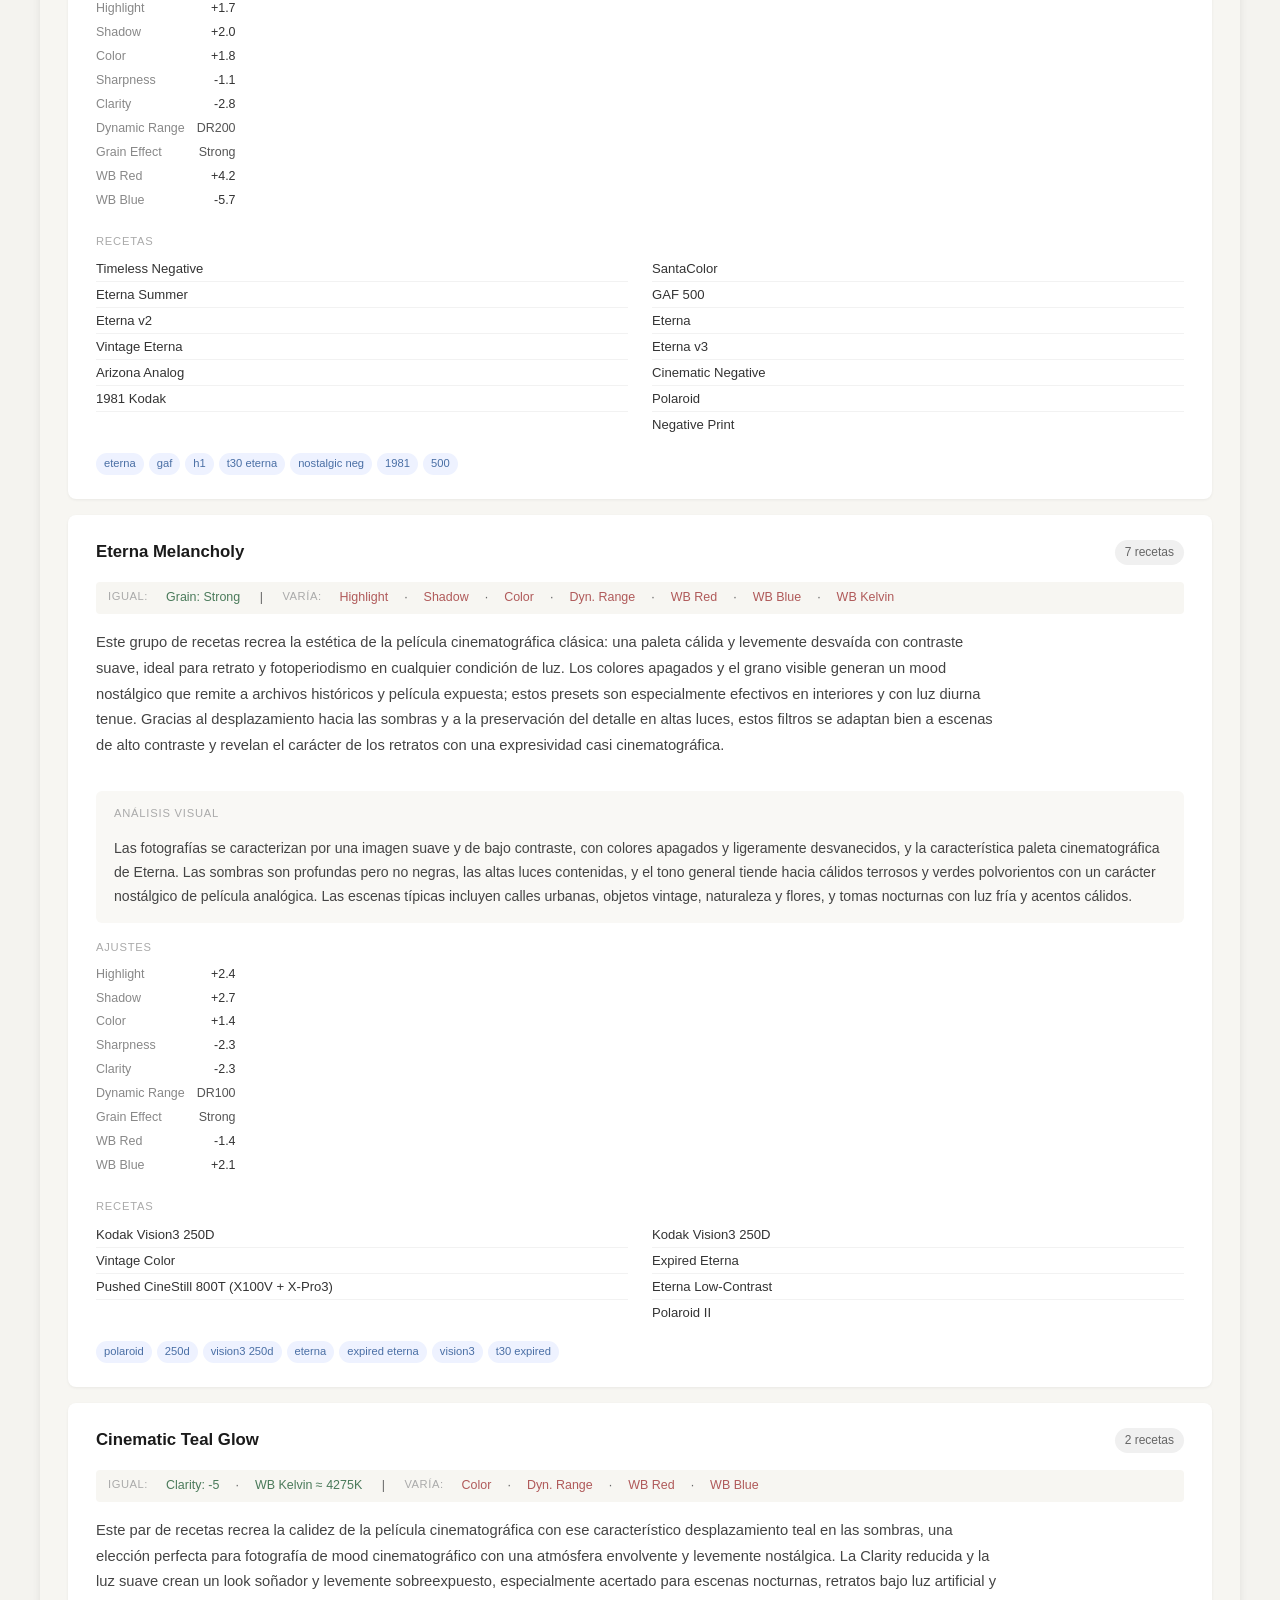
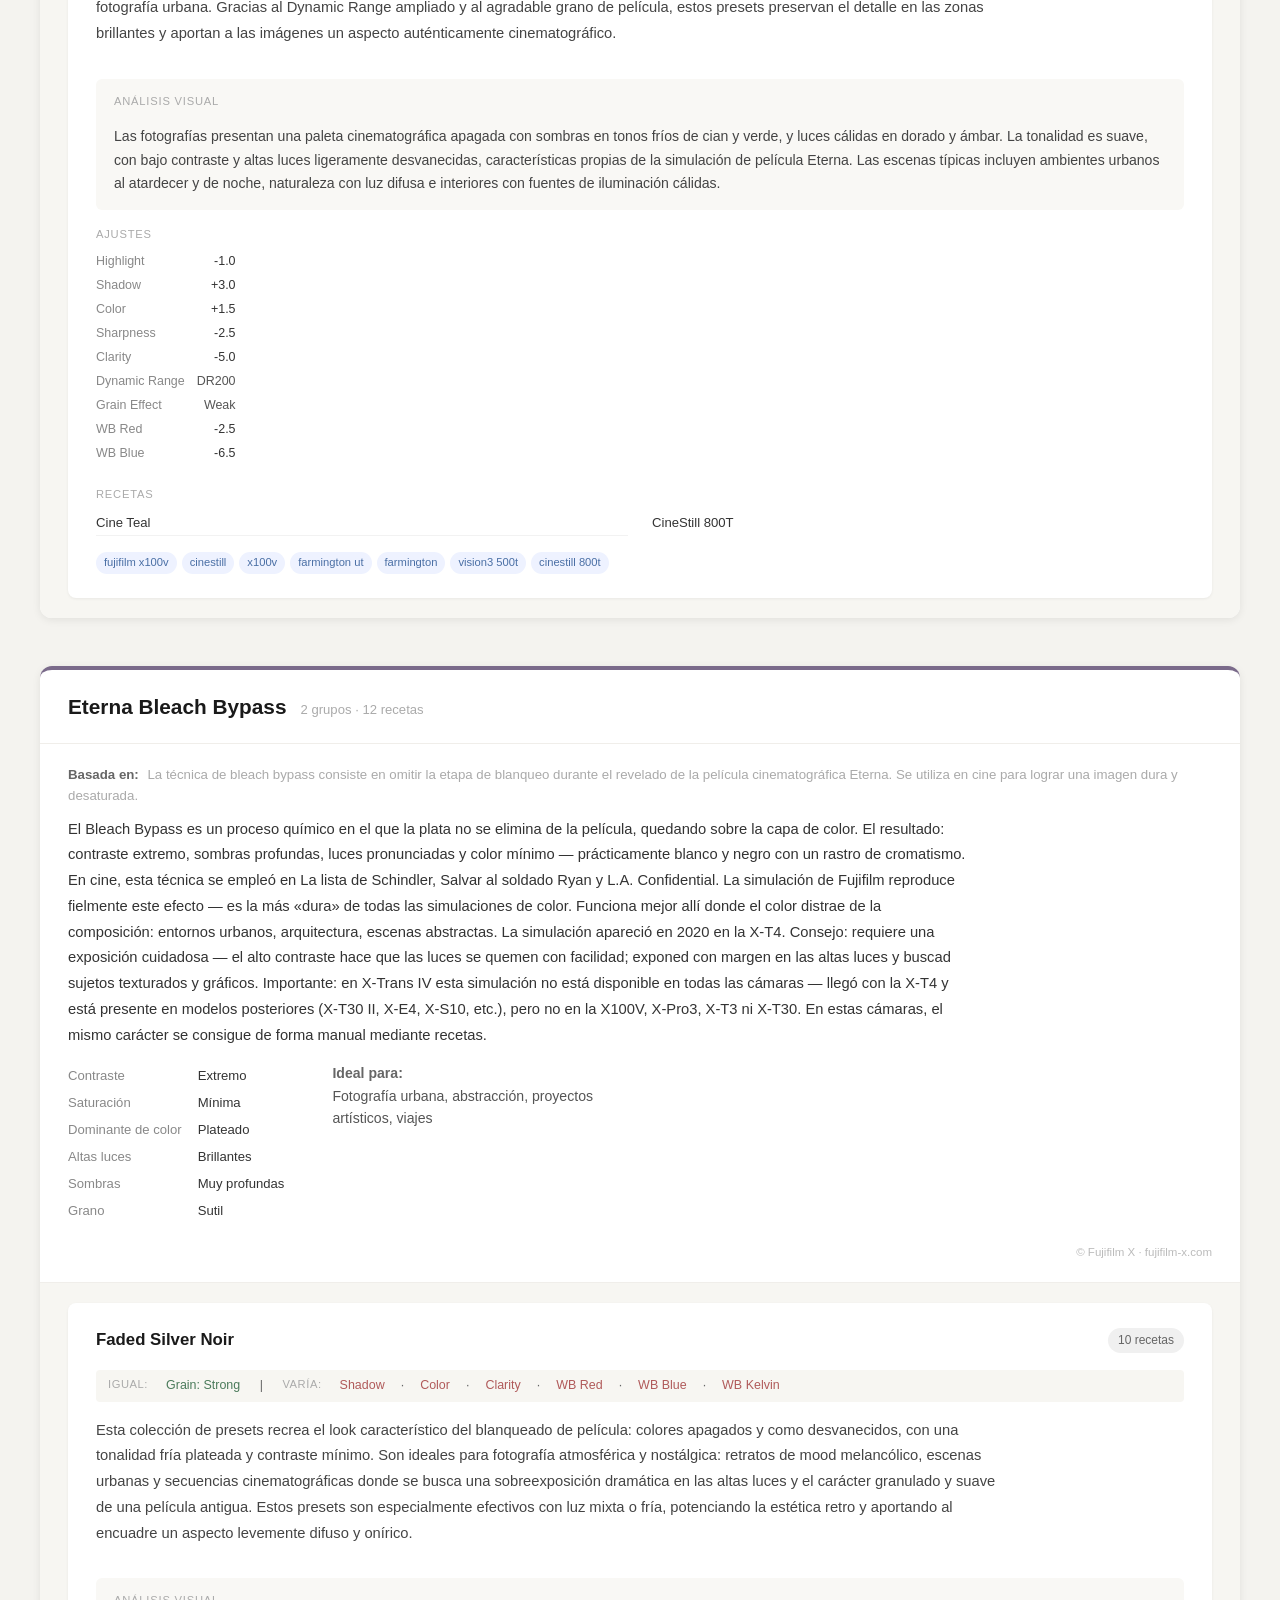
==== commit f802a3dc: "Add articles section: eval-harness article (EN/RU) New make_articles.py renders articles/*.md into s" ====
--- a/es/index.html
+++ b/es/index.html
@@ -3,7 +3,8 @@
 <head>
 <meta charset="UTF-8">
 <meta name="viewport" content="width=device-width,initial-scale=1">
-<title>Recetas Fuji</title>
+<title>ML y recetas Fuji</title>
+<script defer src="https://stats.ss.zone/script.js" data-website-id="58d1f8c5-a3e9-4cc3-805a-1f0802b2f5b3"></script>
 <style>*{box-sizing:border-box;margin:0;padding:0}
 body{font-family:-apple-system,BlinkMacSystemFont,"Segoe UI",sans-serif;
       background:#f4f3ef;color:#1a1a1a;line-height:1.6}
@@ -193,6 +194,11 @@
 }
 
 /* language switcher */
+/* header link to the articles section */
+.art-link{display:inline-block;font-size:.78rem;color:#aaa;text-decoration:none;
+           margin-top:10px;border-bottom:1px solid #444}
+.art-link:hover{color:#fff;border-bottom-color:#888}
+
 .lang-switch{display:flex;gap:4px;margin-bottom:14px}
 .lang-switch a{color:#888;text-decoration:none;font-size:.75rem;font-weight:600;
                padding:3px 9px;border-radius:6px;border:1px solid #333}
@@ -205,6 +211,7 @@
   <nav class="lang-switch"><a class="" href="/">EN</a><a class="" href="/ru/">RU</a><a class="lang-cur" href="/es/">ES</a></nav>
   <h1>Las recetas de Fuji con ojos de ingeniero de ML</h1>
   <p>191 recetas · 11 simulaciones de película · 24 grupos · clustering, análisis visual y búsqueda de similares</p>
+  <a class="art-link" href="/es/article/">Artículos →</a>
 </header>
 <main>
 <div class="intro-block lead">
